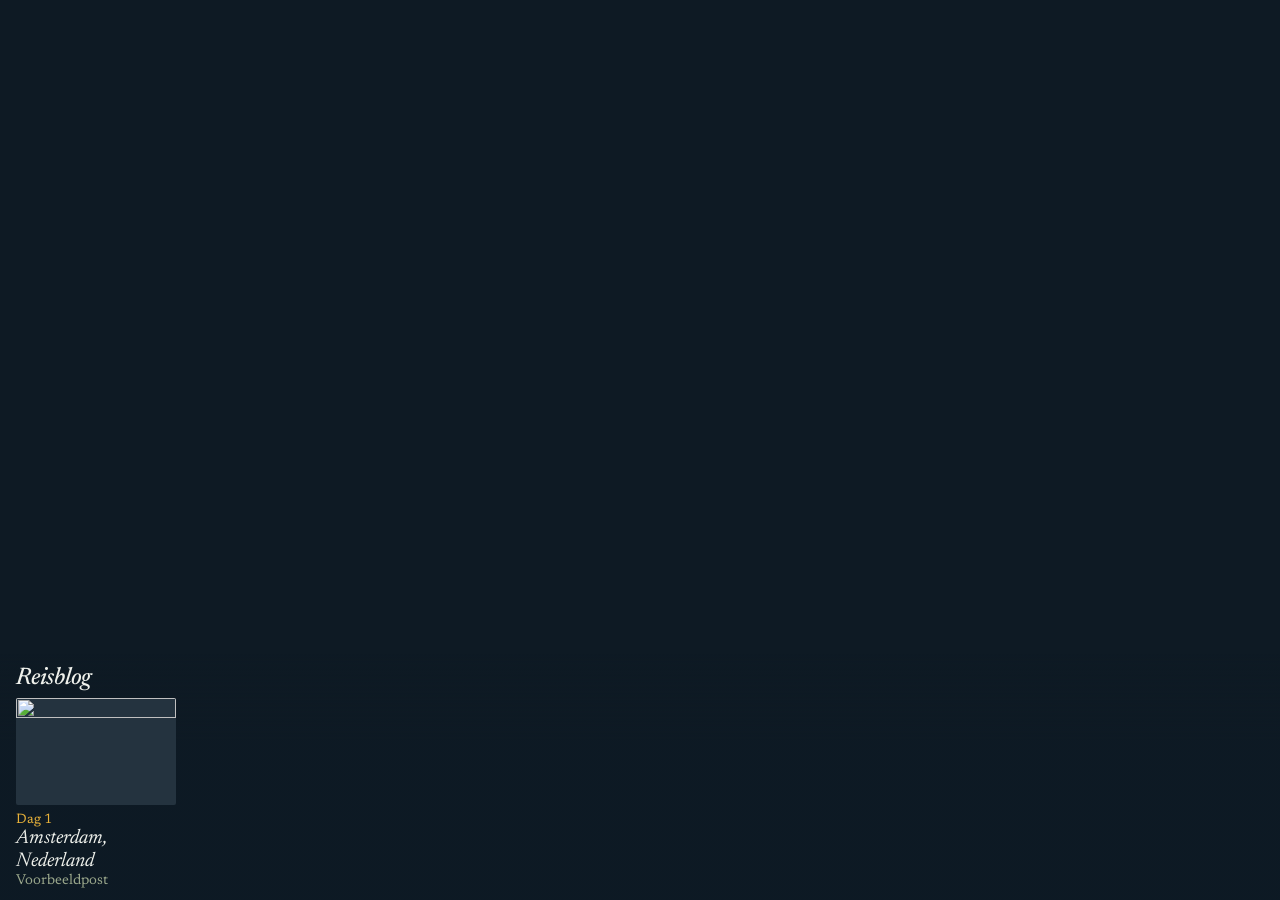
==== index.html @ 6d7e379b "deploy: tislars/reisblog@0852f8ddc023b146d7998c03560dd826c08fa3e6" ====
<!DOCTYPE html><html lang="nl" data-theme="dark"><head><meta charset="utf-8"><meta name="viewport" content="width=device-width, initial-scale=1, viewport-fit=cover"><link rel="icon" type="image/svg+xml" href="/favicon.svg"><link rel="alternate" type="application/rss+xml" title="Reisblog" href="/rss.xml"><link rel="preconnect" href="https://fonts.googleapis.com"><link rel="preconnect" href="https://fonts.gstatic.com" crossorigin><link rel="stylesheet" href="https://fonts.googleapis.com/css2?family=Newsreader:ital,opsz,wght@0,6..72,300..700;1,6..72,300..700&display=swap"><title>Reisblog</title><meta name="description" content="Vier maanden onderweg, post voor post op de kaart."><meta property="og:type" content="website"><meta property="og:title" content="Reisblog"><meta property="og:description" content="Vier maanden onderweg, post voor post op de kaart."><meta property="og:url" content="https://tislars.github.io/"><meta name="twitter:card" content="summary"><script async data-goatcounter="https://tislars.goatcounter.com/count" src="https://gc.zgo.at/count.js"></script><link rel="stylesheet" href="/_astro/index.C6hxP5CK.css"><style>:root{--nachtzee:#0e1a24;--steen:#eef0eb;--inkt:#1c2620;--mos:#6f7f5c;--oker:#e8b23a;--oker-donker:#7e5709;--accent:var(--oker);--link:var(--oker-donker);--bg:var(--steen);--fg:var(--inkt);--muted:#5a6650;--line:#d5dacd;--font:"Newsreader", Georgia, serif;color-scheme:light}[data-theme=dark]{--link:var(--oker);--bg:var(--nachtzee);--fg:var(--steen);--muted:#9aa78c;--line:#24333f;color-scheme:dark}*,:before,:after{box-sizing:border-box}html,body{background:var(--bg);color:var(--fg);font-family:var(--font);font-optical-sizing:auto;-webkit-font-smoothing:antialiased;margin:0}a{color:var(--link);text-underline-offset:.2em;text-decoration-thickness:1px}:focus-visible{outline:2px solid var(--accent);outline-offset:2px}.sr-only{clip-path:inset(50%);white-space:nowrap;width:1px;height:1px;position:absolute;overflow:hidden}
</style></head><body><h1 class="sr-only" data-astro-cid-lcdefpme>Reisblog</h1><div id="globe" role="region" aria-label="Wereldkaart met posts" data-astro-cid-lcdefpme></div><aside id="preview" class="card" hidden aria-live="polite" data-astro-cid-lcdefpme></aside><section class="timeline" aria-label="Alle posts" data-astro-cid-lcdefpme><header data-astro-cid-lcdefpme><span class="title" data-astro-cid-lcdefpme>Reisblog</span><span class="links" data-astro-cid-lcdefpme></span></header><ol data-astro-cid-lcdefpme><li data-astro-cid-lcdefpme><a href="/2026/11/voorbeeld/" data-fly="/2026/11/voorbeeld/" data-astro-cid-lcdefpme><img src="https://live.staticflickr.com/65535/50782431588_19cb5fafcb_c.jpg" alt="" loading="lazy" decoding="async" data-astro-cid-lcdefpme><span class="day" data-astro-cid-lcdefpme>Dag 1</span><span class="place" data-astro-cid-lcdefpme>Amsterdam, Nederland</span><span class="post-title" data-astro-cid-lcdefpme>Voorbeeldpost</span></a></li></ol></section><script id="globe-data" type="application/json">{"posts":[{"url":"/2026/11/voorbeeld/","title":"Voorbeeldpost","place":"Amsterdam, Nederland","date":"6 november 2026","day":1,"lat":52.38,"lng":4.91,"thumb":"https://live.staticflickr.com/65535/50782431588_19cb5fafcb_c.jpg"}],"home":{"name":"Nederland","lat":52.37,"lng":4.9},"accent":"#E8B23A"}</script></body></html><script type="module" src="/_astro/index.astro_astro_type_script_index_0_lang.BDKVEEGB.js"></script>
---- _astro/index.C6hxP5CK.css ----
.maplibregl-map{-webkit-tap-highlight-color:#0000;-webkit-touch-callout:none;font:12px/20px Helvetica Neue,Arial,Helvetica,sans-serif;position:relative;overflow:hidden}.maplibregl-canvas{position:absolute;top:0;left:0}.maplibregl-map:fullscreen{width:100%;height:100%}.maplibregl-ctrl-group button.maplibregl-ctrl-compass{touch-action:none}.maplibregl-canvas-container.maplibregl-interactive,.maplibregl-ctrl-group button.maplibregl-ctrl-compass{cursor:grab;-webkit-user-select:none;-moz-user-select:none;user-select:none}.maplibregl-canvas-container.maplibregl-interactive.maplibregl-track-pointer{cursor:pointer}.maplibregl-canvas-container.maplibregl-interactive:active,.maplibregl-ctrl-group button.maplibregl-ctrl-compass:active{cursor:grabbing}.maplibregl-canvas-container.maplibregl-touch-zoom-rotate,.maplibregl-canvas-container.maplibregl-touch-zoom-rotate .maplibregl-canvas{touch-action:pan-x pan-y}.maplibregl-canvas-container.maplibregl-touch-drag-pan,.maplibregl-canvas-container.maplibregl-touch-drag-pan .maplibregl-canvas{touch-action:pinch-zoom}.maplibregl-canvas-container.maplibregl-touch-zoom-rotate.maplibregl-touch-drag-pan,.maplibregl-canvas-container.maplibregl-touch-zoom-rotate.maplibregl-touch-drag-pan .maplibregl-canvas{touch-action:none}.maplibregl-canvas-container.maplibregl-touch-drag-pan.maplibregl-cooperative-gestures,.maplibregl-canvas-container.maplibregl-touch-drag-pan.maplibregl-cooperative-gestures .maplibregl-canvas{touch-action:pan-x pan-y}.maplibregl-ctrl-bottom-left,.maplibregl-ctrl-bottom-right,.maplibregl-ctrl-top-left,.maplibregl-ctrl-top-right{pointer-events:none;z-index:2;position:absolute}.maplibregl-ctrl-top-left{top:0;left:0}.maplibregl-ctrl-top-right{top:0;right:0}.maplibregl-ctrl-bottom-left{bottom:0;left:0}.maplibregl-ctrl-bottom-right{bottom:0;right:0}.maplibregl-ctrl{clear:both;pointer-events:auto;transform:translate(0)}.maplibregl-ctrl-top-left .maplibregl-ctrl{float:left;margin:10px 0 0 10px}.maplibregl-ctrl-top-right .maplibregl-ctrl{float:right;margin:10px 10px 0 0}.maplibregl-ctrl-bottom-left .maplibregl-ctrl{float:left;margin:0 0 10px 10px}.maplibregl-ctrl-bottom-right .maplibregl-ctrl{float:right;margin:0 10px 10px 0}.maplibregl-ctrl-group{background:#fff;border-radius:4px}.maplibregl-ctrl-group:not(:empty){box-shadow:0 0 0 2px #0000001a}.maplibregl-ctrl-group button{box-sizing:border-box;cursor:pointer;background-color:#0000;border:0;outline:none;width:29px;height:29px;padding:0;display:block}.maplibregl-ctrl button{-webkit-user-select:none;-moz-user-select:none;user-select:none}.maplibregl-ctrl-group button+button{border-top:1px solid #ddd}.maplibregl-ctrl button .maplibregl-ctrl-icon{background-position:50%;background-repeat:no-repeat;width:100%;height:100%;display:block}@media (forced-colors:active){.maplibregl-ctrl-group:not(:empty){box-shadow:0 0 0 2px buttontext}.maplibregl-ctrl-icon{background-color:#0000}.maplibregl-ctrl-group button+button{border-top:1px solid buttontext}}.maplibregl-ctrl button::-moz-focus-inner{border:0;padding:0}.maplibregl-ctrl-attrib-button:focus,.maplibregl-ctrl-group button:focus{box-shadow:0 0 2px 2px #0096ff}.maplibregl-ctrl button:disabled{cursor:not-allowed}.maplibregl-ctrl button:disabled .maplibregl-ctrl-icon{opacity:.25}@media (hover:hover){.maplibregl-ctrl button:not(:disabled):hover{background-color:#0000000d}}.maplibregl-ctrl button:not(:disabled):active{background-color:#0000000d}.maplibregl-ctrl-group button:focus:focus-visible{box-shadow:0 0 2px 2px #0096ff}.maplibregl-ctrl-group button:focus:not(:focus-visible){box-shadow:none}.maplibregl-ctrl-group button:focus:first-child{border-radius:4px 4px 0 0}.maplibregl-ctrl-group button:focus:last-child{border-radius:0 0 4px 4px}.maplibregl-ctrl-group button:focus:only-child{border-radius:inherit}.maplibregl-ctrl button.maplibregl-ctrl-zoom-out .maplibregl-ctrl-icon{background-image:url("data:image/svg+xml;charset=utf-8,%3Csvg xmlns='http://www.w3.org/2000/svg' width='29' height='29' viewBox='0 0 29 29' fill='%23333'%3E %3Cpath d='M10 13c-.75 0-1.5.75-1.5 1.5S9.25 16 10 16h9c.75 0 1.5-.75 1.5-1.5S19.75 13 19 13z'/%3E %3C/svg%3E")}.maplibregl-ctrl button.maplibregl-ctrl-zoom-in .maplibregl-ctrl-icon{background-image:url("data:image/svg+xml;charset=utf-8,%3Csvg xmlns='http://www.w3.org/2000/svg' width='29' height='29' viewBox='0 0 29 29' fill='%23333'%3E %3Cpath d='M14.5 8.5c-.75 0-1.5.75-1.5 1.5v3h-3c-.75 0-1.5.75-1.5 1.5S9.25 16 10 16h3v3c0 .75.75 1.5 1.5 1.5S16 19.75 16 19v-3h3c.75 0 1.5-.75 1.5-1.5S19.75 13 19 13h-3v-3c0-.75-.75-1.5-1.5-1.5'/%3E %3C/svg%3E")}@media (forced-colors:active){.maplibregl-ctrl button.maplibregl-ctrl-zoom-out .maplibregl-ctrl-icon{background-image:url("data:image/svg+xml;charset=utf-8,%3Csvg xmlns='http://www.w3.org/2000/svg' width='29' height='29' viewBox='0 0 29 29' fill='%23fff'%3E %3Cpath d='M10 13c-.75 0-1.5.75-1.5 1.5S9.25 16 10 16h9c.75 0 1.5-.75 1.5-1.5S19.75 13 19 13z'/%3E %3C/svg%3E")}.maplibregl-ctrl button.maplibregl-ctrl-zoom-in .maplibregl-ctrl-icon{background-image:url("data:image/svg+xml;charset=utf-8,%3Csvg xmlns='http://www.w3.org/2000/svg' width='29' height='29' viewBox='0 0 29 29' fill='%23fff'%3E %3Cpath d='M14.5 8.5c-.75 0-1.5.75-1.5 1.5v3h-3c-.75 0-1.5.75-1.5 1.5S9.25 16 10 16h3v3c0 .75.75 1.5 1.5 1.5S16 19.75 16 19v-3h3c.75 0 1.5-.75 1.5-1.5S19.75 13 19 13h-3v-3c0-.75-.75-1.5-1.5-1.5'/%3E %3C/svg%3E")}}@media (forced-colors:active) and (prefers-color-scheme:light){.maplibregl-ctrl button.maplibregl-ctrl-zoom-out .maplibregl-ctrl-icon{background-image:url("data:image/svg+xml;charset=utf-8,%3Csvg xmlns='http://www.w3.org/2000/svg' width='29' height='29' viewBox='0 0 29 29' fill='%23000'%3E %3Cpath d='M10 13c-.75 0-1.5.75-1.5 1.5S9.25 16 10 16h9c.75 0 1.5-.75 1.5-1.5S19.75 13 19 13z'/%3E %3C/svg%3E")}.maplibregl-ctrl button.maplibregl-ctrl-zoom-in .maplibregl-ctrl-icon{background-image:url("data:image/svg+xml;charset=utf-8,%3Csvg xmlns='http://www.w3.org/2000/svg' width='29' height='29' viewBox='0 0 29 29' fill='%23000'%3E %3Cpath d='M14.5 8.5c-.75 0-1.5.75-1.5 1.5v3h-3c-.75 0-1.5.75-1.5 1.5S9.25 16 10 16h3v3c0 .75.75 1.5 1.5 1.5S16 19.75 16 19v-3h3c.75 0 1.5-.75 1.5-1.5S19.75 13 19 13h-3v-3c0-.75-.75-1.5-1.5-1.5'/%3E %3C/svg%3E")}}.maplibregl-ctrl button.maplibregl-ctrl-fullscreen .maplibregl-ctrl-icon{background-image:url("data:image/svg+xml;charset=utf-8,%3Csvg xmlns='http://www.w3.org/2000/svg' width='29' height='29' viewBox='0 0 29 29' fill='%23333'%3E %3Cpath d='M24 16v5.5c0 1.75-.75 2.5-2.5 2.5H16v-1l3-1.5-4-5.5 1-1 5.5 4 1.5-3zM6 16l1.5 3 5.5-4 1 1-4 5.5 3 1.5v1H7.5C5.75 24 5 23.25 5 21.5V16zm7-11v1l-3 1.5 4 5.5-1 1-5.5-4L6 13H5V7.5C5 5.75 5.75 5 7.5 5zm11 2.5c0-1.75-.75-2.5-2.5-2.5H16v1l3 1.5-4 5.5 1 1 5.5-4 1.5 3h1z'/%3E %3C/svg%3E")}.maplibregl-ctrl button.maplibregl-ctrl-shrink .maplibregl-ctrl-icon{background-image:url("data:image/svg+xml;charset=utf-8,%3Csvg xmlns='http://www.w3.org/2000/svg' width='29' height='29' viewBox='0 0 29 29'%3E %3Cpath d='M18.5 16c-1.75 0-2.5.75-2.5 2.5V24h1l1.5-3 5.5 4 1-1-4-5.5 3-1.5v-1zM13 18.5c0-1.75-.75-2.5-2.5-2.5H5v1l3 1.5L4 24l1 1 5.5-4 1.5 3h1zm3-8c0 1.75.75 2.5 2.5 2.5H24v-1l-3-1.5L25 5l-1-1-5.5 4L17 5h-1zM10.5 13c1.75 0 2.5-.75 2.5-2.5V5h-1l-1.5 3L5 4 4 5l4 5.5L5 12v1z'/%3E %3C/svg%3E")}@media (forced-colors:active){.maplibregl-ctrl button.maplibregl-ctrl-fullscreen .maplibregl-ctrl-icon{background-image:url("data:image/svg+xml;charset=utf-8,%3Csvg xmlns='http://www.w3.org/2000/svg' width='29' height='29' viewBox='0 0 29 29' fill='%23fff'%3E %3Cpath d='M24 16v5.5c0 1.75-.75 2.5-2.5 2.5H16v-1l3-1.5-4-5.5 1-1 5.5 4 1.5-3zM6 16l1.5 3 5.5-4 1 1-4 5.5 3 1.5v1H7.5C5.75 24 5 23.25 5 21.5V16zm7-11v1l-3 1.5 4 5.5-1 1-5.5-4L6 13H5V7.5C5 5.75 5.75 5 7.5 5zm11 2.5c0-1.75-.75-2.5-2.5-2.5H16v1l3 1.5-4 5.5 1 1 5.5-4 1.5 3h1z'/%3E %3C/svg%3E")}.maplibregl-ctrl button.maplibregl-ctrl-shrink .maplibregl-ctrl-icon{background-image:url("data:image/svg+xml;charset=utf-8,%3Csvg xmlns='http://www.w3.org/2000/svg' width='29' height='29' viewBox='0 0 29 29' fill='%23fff'%3E %3Cpath d='M18.5 16c-1.75 0-2.5.75-2.5 2.5V24h1l1.5-3 5.5 4 1-1-4-5.5 3-1.5v-1zM13 18.5c0-1.75-.75-2.5-2.5-2.5H5v1l3 1.5L4 24l1 1 5.5-4 1.5 3h1zm3-8c0 1.75.75 2.5 2.5 2.5H24v-1l-3-1.5L25 5l-1-1-5.5 4L17 5h-1zM10.5 13c1.75 0 2.5-.75 2.5-2.5V5h-1l-1.5 3L5 4 4 5l4 5.5L5 12v1z'/%3E %3C/svg%3E")}}@media (forced-colors:active) and (prefers-color-scheme:light){.maplibregl-ctrl button.maplibregl-ctrl-fullscreen .maplibregl-ctrl-icon{background-image:url("data:image/svg+xml;charset=utf-8,%3Csvg xmlns='http://www.w3.org/2000/svg' width='29' height='29' viewBox='0 0 29 29' fill='%23000'%3E %3Cpath d='M24 16v5.5c0 1.75-.75 2.5-2.5 2.5H16v-1l3-1.5-4-5.5 1-1 5.5 4 1.5-3zM6 16l1.5 3 5.5-4 1 1-4 5.5 3 1.5v1H7.5C5.75 24 5 23.25 5 21.5V16zm7-11v1l-3 1.5 4 5.5-1 1-5.5-4L6 13H5V7.5C5 5.75 5.75 5 7.5 5zm11 2.5c0-1.75-.75-2.5-2.5-2.5H16v1l3 1.5-4 5.5 1 1 5.5-4 1.5 3h1z'/%3E %3C/svg%3E")}.maplibregl-ctrl button.maplibregl-ctrl-shrink .maplibregl-ctrl-icon{background-image:url("data:image/svg+xml;charset=utf-8,%3Csvg xmlns='http://www.w3.org/2000/svg' width='29' height='29' viewBox='0 0 29 29' fill='%23000'%3E %3Cpath d='M18.5 16c-1.75 0-2.5.75-2.5 2.5V24h1l1.5-3 5.5 4 1-1-4-5.5 3-1.5v-1zM13 18.5c0-1.75-.75-2.5-2.5-2.5H5v1l3 1.5L4 24l1 1 5.5-4 1.5 3h1zm3-8c0 1.75.75 2.5 2.5 2.5H24v-1l-3-1.5L25 5l-1-1-5.5 4L17 5h-1zM10.5 13c1.75 0 2.5-.75 2.5-2.5V5h-1l-1.5 3L5 4 4 5l4 5.5L5 12v1z'/%3E %3C/svg%3E")}}.maplibregl-ctrl button.maplibregl-ctrl-compass .maplibregl-ctrl-icon{background-image:url("data:image/svg+xml;charset=utf-8,%3Csvg xmlns='http://www.w3.org/2000/svg' width='29' height='29' viewBox='0 0 29 29' fill='%23333'%3E %3Cpath d='m10.5 14 4-8 4 8z'/%3E %3Cpath fill='%23ccc' d='m10.5 16 4 8 4-8z'/%3E %3C/svg%3E")}@media (forced-colors:active){.maplibregl-ctrl button.maplibregl-ctrl-compass .maplibregl-ctrl-icon{background-image:url("data:image/svg+xml;charset=utf-8,%3Csvg xmlns='http://www.w3.org/2000/svg' width='29' height='29' viewBox='0 0 29 29' fill='%23fff'%3E %3Cpath d='m10.5 14 4-8 4 8z'/%3E %3Cpath fill='%23ccc' d='m10.5 16 4 8 4-8z'/%3E %3C/svg%3E")}}@media (forced-colors:active) and (prefers-color-scheme:light){.maplibregl-ctrl button.maplibregl-ctrl-compass .maplibregl-ctrl-icon{background-image:url("data:image/svg+xml;charset=utf-8,%3Csvg xmlns='http://www.w3.org/2000/svg' width='29' height='29' viewBox='0 0 29 29' fill='%23000'%3E %3Cpath d='m10.5 14 4-8 4 8z'/%3E %3Cpath fill='%23ccc' d='m10.5 16 4 8 4-8z'/%3E %3C/svg%3E")}}.maplibregl-ctrl button.maplibregl-ctrl-globe .maplibregl-ctrl-icon{background-image:url("data:image/svg+xml;charset=utf-8,%3Csvg xmlns='http://www.w3.org/2000/svg' width='22' height='22' fill='none' viewBox='0 0 22 22' stroke='%23333'%3E %3Ccircle cx='11' cy='11' r='8.5'/%3E %3Cpath d='M17.5 11c0 4.819-3.02 8.5-6.5 8.5S4.5 15.819 4.5 11 7.52 2.5 11 2.5s6.5 3.681 6.5 8.5Z'/%3E %3Cpath d='M13.5 11c0 2.447-.331 4.64-.853 6.206-.262.785-.562 1.384-.872 1.777-.314.399-.58.517-.775.517-.195 0-.461-.118-.775-.517-.31-.393-.61-.992-.872-1.777C8.831 15.64 8.5 13.446 8.5 11c0-2.447.331-4.64.853-6.206.262-.785.562-1.384.872-1.777.314-.399.58-.517.775-.517.195 0 .461.118.775.517.31.393.61.992.872 1.777.522 1.565.853 3.76.853 6.206Z'/%3E %3Cpath d='M11 7.5c-1.909 0-3.622-.166-4.845-.428-.616-.132-1.08-.283-1.379-.434a1.333 1.333 0 0 1-.224-.138c.047-.038.12-.085.224-.138.299-.151.763-.302 1.379-.434C7.378 5.666 9.091 5.5 11 5.5c1.909 0 3.622.166 4.845.428.616.132 1.08.283 1.379.434.105.053.177.1.224.138-.047.038-.12.085-.224.138-.299.151-.763.302-1.379.434-1.223.262-2.936.428-4.845.428ZM4.486 6.436ZM11 16.5c-1.909 0-3.622-.166-4.845-.428-.616-.132-1.08-.283-1.379-.434a1.33 1.33 0 0 1-.224-.138 1.33 1.33 0 0 1 .224-.138c.299-.151.763-.302 1.379-.434C7.378 14.666 9.091 14.5 11 14.5c1.909 0 3.622.166 4.845.428.616.132 1.08.283 1.379.434.105.053.177.1.224.138a1.33 1.33 0 0 1-.224.138c-.299.151-.763.302-1.379.434-1.223.262-2.936.428-4.845.428Zm-6.514-1.064ZM11 12.5c-2.46 0-4.672-.222-6.255-.574-.796-.177-1.406-.38-1.805-.59a1.465 1.465 0 0 1-.39-.272.293.293 0 0 1-.047-.064.293.293 0 0 1 .048-.064c.066-.073.189-.167.389-.272.399-.21 1.009-.413 1.805-.59C6.328 9.722 8.54 9.5 11 9.5s4.672.222 6.256.574c.795.177 1.405.38 1.804.59.2.105.323.2.39.272a.33.33 0 0 1 .047.064.293.293 0 0 1-.048.064 1.435 1.435 0 0 1-.389.272c-.399.21-1.009.413-1.804.59-1.584.352-3.796.574-6.256.574Zm-8.501-1.51v.002-.002Zm0 .018v.002-.002Zm17.002.002v-.002.002Zm0-.018v-.002.002Z'/%3E %3C/svg%3E")}.maplibregl-ctrl button.maplibregl-ctrl-globe-enabled .maplibregl-ctrl-icon{background-image:url("data:image/svg+xml;charset=utf-8,%3Csvg xmlns='http://www.w3.org/2000/svg' width='22' height='22' fill='none' viewBox='0 0 22 22' stroke='%2333b5e5'%3E %3Ccircle cx='11' cy='11' r='8.5'/%3E %3Cpath d='M17.5 11c0 4.819-3.02 8.5-6.5 8.5S4.5 15.819 4.5 11 7.52 2.5 11 2.5s6.5 3.681 6.5 8.5Z'/%3E %3Cpath d='M13.5 11c0 2.447-.331 4.64-.853 6.206-.262.785-.562 1.384-.872 1.777-.314.399-.58.517-.775.517-.195 0-.461-.118-.775-.517-.31-.393-.61-.992-.872-1.777C8.831 15.64 8.5 13.446 8.5 11c0-2.447.331-4.64.853-6.206.262-.785.562-1.384.872-1.777.314-.399.58-.517.775-.517.195 0 .461.118.775.517.31.393.61.992.872 1.777.522 1.565.853 3.76.853 6.206Z'/%3E %3Cpath d='M11 7.5c-1.909 0-3.622-.166-4.845-.428-.616-.132-1.08-.283-1.379-.434a1.333 1.333 0 0 1-.224-.138c.047-.038.12-.085.224-.138.299-.151.763-.302 1.379-.434C7.378 5.666 9.091 5.5 11 5.5c1.909 0 3.622.166 4.845.428.616.132 1.08.283 1.379.434.105.053.177.1.224.138-.047.038-.12.085-.224.138-.299.151-.763.302-1.379.434-1.223.262-2.936.428-4.845.428ZM4.486 6.436ZM11 16.5c-1.909 0-3.622-.166-4.845-.428-.616-.132-1.08-.283-1.379-.434a1.33 1.33 0 0 1-.224-.138 1.33 1.33 0 0 1 .224-.138c.299-.151.763-.302 1.379-.434C7.378 14.666 9.091 14.5 11 14.5c1.909 0 3.622.166 4.845.428.616.132 1.08.283 1.379.434.105.053.177.1.224.138a1.33 1.33 0 0 1-.224.138c-.299.151-.763.302-1.379.434-1.223.262-2.936.428-4.845.428Zm-6.514-1.064ZM11 12.5c-2.46 0-4.672-.222-6.255-.574-.796-.177-1.406-.38-1.805-.59a1.465 1.465 0 0 1-.39-.272.293.293 0 0 1-.047-.064.293.293 0 0 1 .048-.064c.066-.073.189-.167.389-.272.399-.21 1.009-.413 1.805-.59C6.328 9.722 8.54 9.5 11 9.5s4.672.222 6.256.574c.795.177 1.405.38 1.804.59.2.105.323.2.39.272a.33.33 0 0 1 .047.064.293.293 0 0 1-.048.064 1.435 1.435 0 0 1-.389.272c-.399.21-1.009.413-1.804.59-1.584.352-3.796.574-6.256.574Zm-8.501-1.51v.002-.002Zm0 .018v.002-.002Zm17.002.002v-.002.002Zm0-.018v-.002.002Z'/%3E %3C/svg%3E")}.maplibregl-ctrl button.maplibregl-ctrl-terrain .maplibregl-ctrl-icon{background-image:url("data:image/svg+xml;charset=utf-8,%3Csvg xmlns='http://www.w3.org/2000/svg' width='22' height='22' viewBox='0 0 22 22' fill='%23333'%3E %3Cpath d='m1.754 13.406 4.453-4.851 3.09 3.09 3.281 3.277.969-.969-3.309-3.312 3.844-4.121 6.148 6.886h1.082v-.855l-7.207-8.07-4.84 5.187L6.169 6.57l-5.48 5.965v.871ZM.688 16.844h20.625v1.375H.688Zm0 0'/%3E %3C/svg%3E")}.maplibregl-ctrl button.maplibregl-ctrl-terrain-enabled .maplibregl-ctrl-icon{background-image:url("data:image/svg+xml;charset=utf-8,%3Csvg xmlns='http://www.w3.org/2000/svg' width='22' height='22' viewBox='0 0 22 22' fill='%2333b5e5'%3E %3Cpath d='m1.754 13.406 4.453-4.851 3.09 3.09 3.281 3.277.969-.969-3.309-3.312 3.844-4.121 6.148 6.886h1.082v-.855l-7.207-8.07-4.84 5.187L6.169 6.57l-5.48 5.965v.871ZM.688 16.844h20.625v1.375H.688Zm0 0'/%3E %3C/svg%3E")}.maplibregl-ctrl button.maplibregl-ctrl-geolocate .maplibregl-ctrl-icon{background-image:url("data:image/svg+xml;charset=utf-8,%3Csvg xmlns='http://www.w3.org/2000/svg' width='29' height='29' viewBox='0 0 20 20' fill='%23333'%3E %3Cpath d='M10 4C9 4 9 5 9 5v.1A5 5 0 0 0 5.1 9H5s-1 0-1 1 1 1 1 1h.1A5 5 0 0 0 9 14.9v.1s0 1 1 1 1-1 1-1v-.1a5 5 0 0 0 3.9-3.9h.1s1 0 1-1-1-1-1-1h-.1A5 5 0 0 0 11 5.1V5s0-1-1-1m0 2.5a3.5 3.5 0 1 1 0 7 3.5 3.5 0 1 1 0-7'/%3E %3Ccircle id='dot' cx='10' cy='10' r='2'/%3E %3Cpath id='stroke' d='m14 5 1 1-9 9-1-1z' display='none'/%3E %3C/svg%3E")}.maplibregl-ctrl button.maplibregl-ctrl-geolocate:disabled .maplibregl-ctrl-icon{background-image:url("data:image/svg+xml;charset=utf-8,%3Csvg xmlns='http://www.w3.org/2000/svg' width='29' height='29' viewBox='0 0 20 20' fill='%23aaa'%3E %3Cpath d='M10 4C9 4 9 5 9 5v.1A5 5 0 0 0 5.1 9H5s-1 0-1 1 1 1 1 1h.1A5 5 0 0 0 9 14.9v.1s0 1 1 1 1-1 1-1v-.1a5 5 0 0 0 3.9-3.9h.1s1 0 1-1-1-1-1-1h-.1A5 5 0 0 0 11 5.1V5s0-1-1-1m0 2.5a3.5 3.5 0 1 1 0 7 3.5 3.5 0 1 1 0-7'/%3E %3Ccircle id='dot' cx='10' cy='10' r='2'/%3E %3Cpath id='stroke' d='m14 5 1 1-9 9-1-1z' fill='%23f00'/%3E %3C/svg%3E")}.maplibregl-ctrl button.maplibregl-ctrl-geolocate.maplibregl-ctrl-geolocate-active .maplibregl-ctrl-icon{background-image:url("data:image/svg+xml;charset=utf-8,%3Csvg xmlns='http://www.w3.org/2000/svg' width='29' height='29' viewBox='0 0 20 20' fill='%2333b5e5'%3E %3Cpath d='M10 4C9 4 9 5 9 5v.1A5 5 0 0 0 5.1 9H5s-1 0-1 1 1 1 1 1h.1A5 5 0 0 0 9 14.9v.1s0 1 1 1 1-1 1-1v-.1a5 5 0 0 0 3.9-3.9h.1s1 0 1-1-1-1-1-1h-.1A5 5 0 0 0 11 5.1V5s0-1-1-1m0 2.5a3.5 3.5 0 1 1 0 7 3.5 3.5 0 1 1 0-7'/%3E %3Ccircle id='dot' cx='10' cy='10' r='2'/%3E %3Cpath id='stroke' d='m14 5 1 1-9 9-1-1z' display='none'/%3E %3C/svg%3E")}.maplibregl-ctrl button.maplibregl-ctrl-geolocate.maplibregl-ctrl-geolocate-active-error .maplibregl-ctrl-icon{background-image:url("data:image/svg+xml;charset=utf-8,%3Csvg xmlns='http://www.w3.org/2000/svg' width='29' height='29' viewBox='0 0 20 20' fill='%23e58978'%3E %3Cpath d='M10 4C9 4 9 5 9 5v.1A5 5 0 0 0 5.1 9H5s-1 0-1 1 1 1 1 1h.1A5 5 0 0 0 9 14.9v.1s0 1 1 1 1-1 1-1v-.1a5 5 0 0 0 3.9-3.9h.1s1 0 1-1-1-1-1-1h-.1A5 5 0 0 0 11 5.1V5s0-1-1-1m0 2.5a3.5 3.5 0 1 1 0 7 3.5 3.5 0 1 1 0-7'/%3E %3Ccircle id='dot' cx='10' cy='10' r='2'/%3E %3Cpath id='stroke' d='m14 5 1 1-9 9-1-1z' display='none'/%3E %3C/svg%3E")}.maplibregl-ctrl button.maplibregl-ctrl-geolocate.maplibregl-ctrl-geolocate-background .maplibregl-ctrl-icon{background-image:url("data:image/svg+xml;charset=utf-8,%3Csvg xmlns='http://www.w3.org/2000/svg' width='29' height='29' viewBox='0 0 20 20' fill='%2333b5e5'%3E %3Cpath d='M10 4C9 4 9 5 9 5v.1A5 5 0 0 0 5.1 9H5s-1 0-1 1 1 1 1 1h.1A5 5 0 0 0 9 14.9v.1s0 1 1 1 1-1 1-1v-.1a5 5 0 0 0 3.9-3.9h.1s1 0 1-1-1-1-1-1h-.1A5 5 0 0 0 11 5.1V5s0-1-1-1m0 2.5a3.5 3.5 0 1 1 0 7 3.5 3.5 0 1 1 0-7'/%3E %3Ccircle id='dot' cx='10' cy='10' r='2' display='none'/%3E %3Cpath id='stroke' d='m14 5 1 1-9 9-1-1z' display='none'/%3E %3C/svg%3E")}.maplibregl-ctrl button.maplibregl-ctrl-geolocate.maplibregl-ctrl-geolocate-background-error .maplibregl-ctrl-icon{background-image:url("data:image/svg+xml;charset=utf-8,%3Csvg xmlns='http://www.w3.org/2000/svg' width='29' height='29' viewBox='0 0 20 20' fill='%23e54e33'%3E %3Cpath d='M10 4C9 4 9 5 9 5v.1A5 5 0 0 0 5.1 9H5s-1 0-1 1 1 1 1 1h.1A5 5 0 0 0 9 14.9v.1s0 1 1 1 1-1 1-1v-.1a5 5 0 0 0 3.9-3.9h.1s1 0 1-1-1-1-1-1h-.1A5 5 0 0 0 11 5.1V5s0-1-1-1m0 2.5a3.5 3.5 0 1 1 0 7 3.5 3.5 0 1 1 0-7'/%3E %3Ccircle id='dot' cx='10' cy='10' r='2' display='none'/%3E %3Cpath id='stroke' d='m14 5 1 1-9 9-1-1z' display='none'/%3E %3C/svg%3E")}.maplibregl-ctrl button.maplibregl-ctrl-geolocate.maplibregl-ctrl-geolocate-waiting .maplibregl-ctrl-icon{animation:2s linear infinite maplibregl-spin}@media (forced-colors:active){.maplibregl-ctrl button.maplibregl-ctrl-geolocate .maplibregl-ctrl-icon{background-image:url("data:image/svg+xml;charset=utf-8,%3Csvg xmlns='http://www.w3.org/2000/svg' width='29' height='29' viewBox='0 0 20 20' fill='%23fff'%3E %3Cpath d='M10 4C9 4 9 5 9 5v.1A5 5 0 0 0 5.1 9H5s-1 0-1 1 1 1 1 1h.1A5 5 0 0 0 9 14.9v.1s0 1 1 1 1-1 1-1v-.1a5 5 0 0 0 3.9-3.9h.1s1 0 1-1-1-1-1-1h-.1A5 5 0 0 0 11 5.1V5s0-1-1-1m0 2.5a3.5 3.5 0 1 1 0 7 3.5 3.5 0 1 1 0-7'/%3E %3Ccircle id='dot' cx='10' cy='10' r='2'/%3E %3Cpath id='stroke' d='m14 5 1 1-9 9-1-1z' display='none'/%3E %3C/svg%3E")}.maplibregl-ctrl button.maplibregl-ctrl-geolocate:disabled .maplibregl-ctrl-icon{background-image:url("data:image/svg+xml;charset=utf-8,%3Csvg xmlns='http://www.w3.org/2000/svg' width='29' height='29' viewBox='0 0 20 20' fill='%23999'%3E %3Cpath d='M10 4C9 4 9 5 9 5v.1A5 5 0 0 0 5.1 9H5s-1 0-1 1 1 1 1 1h.1A5 5 0 0 0 9 14.9v.1s0 1 1 1 1-1 1-1v-.1a5 5 0 0 0 3.9-3.9h.1s1 0 1-1-1-1-1-1h-.1A5 5 0 0 0 11 5.1V5s0-1-1-1m0 2.5a3.5 3.5 0 1 1 0 7 3.5 3.5 0 1 1 0-7'/%3E %3Ccircle id='dot' cx='10' cy='10' r='2'/%3E %3Cpath id='stroke' d='m14 5 1 1-9 9-1-1z' fill='%23f00'/%3E %3C/svg%3E")}.maplibregl-ctrl button.maplibregl-ctrl-geolocate.maplibregl-ctrl-geolocate-active .maplibregl-ctrl-icon{background-image:url("data:image/svg+xml;charset=utf-8,%3Csvg xmlns='http://www.w3.org/2000/svg' width='29' height='29' viewBox='0 0 20 20' fill='%2333b5e5'%3E %3Cpath d='M10 4C9 4 9 5 9 5v.1A5 5 0 0 0 5.1 9H5s-1 0-1 1 1 1 1 1h.1A5 5 0 0 0 9 14.9v.1s0 1 1 1 1-1 1-1v-.1a5 5 0 0 0 3.9-3.9h.1s1 0 1-1-1-1-1-1h-.1A5 5 0 0 0 11 5.1V5s0-1-1-1m0 2.5a3.5 3.5 0 1 1 0 7 3.5 3.5 0 1 1 0-7'/%3E %3Ccircle id='dot' cx='10' cy='10' r='2'/%3E %3Cpath id='stroke' d='m14 5 1 1-9 9-1-1z' display='none'/%3E %3C/svg%3E")}.maplibregl-ctrl button.maplibregl-ctrl-geolocate.maplibregl-ctrl-geolocate-active-error .maplibregl-ctrl-icon{background-image:url("data:image/svg+xml;charset=utf-8,%3Csvg xmlns='http://www.w3.org/2000/svg' width='29' height='29' viewBox='0 0 20 20' fill='%23e58978'%3E %3Cpath d='M10 4C9 4 9 5 9 5v.1A5 5 0 0 0 5.1 9H5s-1 0-1 1 1 1 1 1h.1A5 5 0 0 0 9 14.9v.1s0 1 1 1 1-1 1-1v-.1a5 5 0 0 0 3.9-3.9h.1s1 0 1-1-1-1-1-1h-.1A5 5 0 0 0 11 5.1V5s0-1-1-1m0 2.5a3.5 3.5 0 1 1 0 7 3.5 3.5 0 1 1 0-7'/%3E %3Ccircle id='dot' cx='10' cy='10' r='2'/%3E %3Cpath id='stroke' d='m14 5 1 1-9 9-1-1z' display='none'/%3E %3C/svg%3E")}.maplibregl-ctrl button.maplibregl-ctrl-geolocate.maplibregl-ctrl-geolocate-background .maplibregl-ctrl-icon{background-image:url("data:image/svg+xml;charset=utf-8,%3Csvg xmlns='http://www.w3.org/2000/svg' width='29' height='29' viewBox='0 0 20 20' fill='%2333b5e5'%3E %3Cpath d='M10 4C9 4 9 5 9 5v.1A5 5 0 0 0 5.1 9H5s-1 0-1 1 1 1 1 1h.1A5 5 0 0 0 9 14.9v.1s0 1 1 1 1-1 1-1v-.1a5 5 0 0 0 3.9-3.9h.1s1 0 1-1-1-1-1-1h-.1A5 5 0 0 0 11 5.1V5s0-1-1-1m0 2.5a3.5 3.5 0 1 1 0 7 3.5 3.5 0 1 1 0-7'/%3E %3Ccircle id='dot' cx='10' cy='10' r='2' display='none'/%3E %3Cpath id='stroke' d='m14 5 1 1-9 9-1-1z' display='none'/%3E %3C/svg%3E")}.maplibregl-ctrl button.maplibregl-ctrl-geolocate.maplibregl-ctrl-geolocate-background-error .maplibregl-ctrl-icon{background-image:url("data:image/svg+xml;charset=utf-8,%3Csvg xmlns='http://www.w3.org/2000/svg' width='29' height='29' viewBox='0 0 20 20' fill='%23e54e33'%3E %3Cpath d='M10 4C9 4 9 5 9 5v.1A5 5 0 0 0 5.1 9H5s-1 0-1 1 1 1 1 1h.1A5 5 0 0 0 9 14.9v.1s0 1 1 1 1-1 1-1v-.1a5 5 0 0 0 3.9-3.9h.1s1 0 1-1-1-1-1-1h-.1A5 5 0 0 0 11 5.1V5s0-1-1-1m0 2.5a3.5 3.5 0 1 1 0 7 3.5 3.5 0 1 1 0-7'/%3E %3Ccircle id='dot' cx='10' cy='10' r='2' display='none'/%3E %3Cpath id='stroke' d='m14 5 1 1-9 9-1-1z' display='none'/%3E %3C/svg%3E")}}@media (forced-colors:active) and (prefers-color-scheme:light){.maplibregl-ctrl button.maplibregl-ctrl-geolocate .maplibregl-ctrl-icon{background-image:url("data:image/svg+xml;charset=utf-8,%3Csvg xmlns='http://www.w3.org/2000/svg' width='29' height='29' viewBox='0 0 20 20' fill='%23000'%3E %3Cpath d='M10 4C9 4 9 5 9 5v.1A5 5 0 0 0 5.1 9H5s-1 0-1 1 1 1 1 1h.1A5 5 0 0 0 9 14.9v.1s0 1 1 1 1-1 1-1v-.1a5 5 0 0 0 3.9-3.9h.1s1 0 1-1-1-1-1-1h-.1A5 5 0 0 0 11 5.1V5s0-1-1-1m0 2.5a3.5 3.5 0 1 1 0 7 3.5 3.5 0 1 1 0-7'/%3E %3Ccircle id='dot' cx='10' cy='10' r='2'/%3E %3Cpath id='stroke' d='m14 5 1 1-9 9-1-1z' display='none'/%3E %3C/svg%3E")}.maplibregl-ctrl button.maplibregl-ctrl-geolocate:disabled .maplibregl-ctrl-icon{background-image:url("data:image/svg+xml;charset=utf-8,%3Csvg xmlns='http://www.w3.org/2000/svg' width='29' height='29' viewBox='0 0 20 20' fill='%23666'%3E %3Cpath d='M10 4C9 4 9 5 9 5v.1A5 5 0 0 0 5.1 9H5s-1 0-1 1 1 1 1 1h.1A5 5 0 0 0 9 14.9v.1s0 1 1 1 1-1 1-1v-.1a5 5 0 0 0 3.9-3.9h.1s1 0 1-1-1-1-1-1h-.1A5 5 0 0 0 11 5.1V5s0-1-1-1m0 2.5a3.5 3.5 0 1 1 0 7 3.5 3.5 0 1 1 0-7'/%3E %3Ccircle id='dot' cx='10' cy='10' r='2'/%3E %3Cpath id='stroke' d='m14 5 1 1-9 9-1-1z' fill='%23f00'/%3E %3C/svg%3E")}}@keyframes maplibregl-spin{0%{transform:rotate(0)}to{transform:rotate(1turn)}}a.maplibregl-ctrl-logo{cursor:pointer;background-image:url("data:image/svg+xml;charset=utf-8,%3Csvg xmlns='http://www.w3.org/2000/svg' width='88' height='23' fill='none'%3E %3Cpath fill='%23000' fill-opacity='.4' fill-rule='evenodd' d='M17.408 16.796h-1.827l2.501-12.095h.198l3.324 6.533.988 2.19.988-2.19 3.258-6.533h.181l2.6 12.095h-1.81l-1.218-5.644-.362-1.71-.658 1.71-2.929 5.644h-.098l-2.914-5.644-.757-1.71-.345 1.71zm1.958-3.42-.726 3.663a1.255 1.255 0 0 1-1.232 1.011h-1.827a1.255 1.255 0 0 1-1.229-1.509l2.501-12.095a1.255 1.255 0 0 1 1.23-1.001h.197a1.25 1.25 0 0 1 1.12.685l3.19 6.273 3.125-6.263a1.25 1.25 0 0 1 1.123-.695h.181a1.255 1.255 0 0 1 1.227.991l1.443 6.71a5 5 0 0 1 .314-.787l.009-.016a4.6 4.6 0 0 1 1.777-1.887c.782-.46 1.668-.667 2.611-.667a4.6 4.6 0 0 1 1.7.32l.306.134c.21-.16.474-.256.759-.256h1.694a1.255 1.255 0 0 1 1.212.925 1.255 1.255 0 0 1 1.212-.925h1.711c.284 0 .545.094.755.252.613-.3 1.312-.45 2.075-.45 1.356 0 2.557.445 3.482 1.4q.47.48.763 1.064V4.701a1.255 1.255 0 0 1 1.255-1.255h1.86A1.255 1.255 0 0 1 54.44 4.7v9.194h2.217c.19 0 .37.043.532.118v-4.77c0-.356.147-.678.385-.906a2.42 2.42 0 0 1-.682-1.71c0-.665.267-1.253.735-1.7a2.45 2.45 0 0 1 1.722-.674 2.43 2.43 0 0 1 1.705.675q.318.302.504.683V4.7a1.255 1.255 0 0 1 1.255-1.255h1.744A1.255 1.255 0 0 1 65.812 4.7v3.335a4.8 4.8 0 0 1 1.526-.246c.938 0 1.817.214 2.59.69a4.47 4.47 0 0 1 1.67 1.743v-.98a1.255 1.255 0 0 1 1.256-1.256h1.777c.233 0 .451.064.639.174a3.4 3.4 0 0 1 1.567-.372c.346 0 .861.02 1.285.232a1.25 1.25 0 0 1 .689 1.004 4.7 4.7 0 0 1 .853-.588c.795-.44 1.675-.647 2.61-.647 1.385 0 2.65.39 3.525 1.396.836.938 1.168 2.173 1.168 3.528q-.001.515-.056 1.051a1.255 1.255 0 0 1-.947 1.09l.408.952a1.255 1.255 0 0 1-.477 1.552c-.418.268-.92.463-1.458.612-.613.171-1.304.244-2.049.244-1.06 0-2.043-.207-2.886-.698l-.015-.008c-.798-.48-1.419-1.135-1.818-1.963l-.004-.008a5.8 5.8 0 0 1-.548-2.512q0-.429.053-.843a1.3 1.3 0 0 1-.333-.086l-.166-.004c-.223 0-.426.062-.643.228-.03.024-.142.139-.142.59v3.883a1.255 1.255 0 0 1-1.256 1.256h-1.777a1.255 1.255 0 0 1-1.256-1.256V15.69l-.032.057a4.8 4.8 0 0 1-1.86 1.833 5.04 5.04 0 0 1-2.484.634 4.5 4.5 0 0 1-1.935-.424 1.25 1.25 0 0 1-.764.258h-1.71a1.255 1.255 0 0 1-1.256-1.255V7.687a2.4 2.4 0 0 1-.428.625c.253.23.412.561.412.93v7.553a1.255 1.255 0 0 1-1.256 1.255h-1.843a1.25 1.25 0 0 1-.894-.373c-.228.23-.544.373-.894.373H51.32a1.255 1.255 0 0 1-1.256-1.255v-1.251l-.061.117a4.7 4.7 0 0 1-1.782 1.884 4.77 4.77 0 0 1-2.485.67 5.6 5.6 0 0 1-1.485-.188l.009 2.764a1.255 1.255 0 0 1-1.255 1.259h-1.729a1.255 1.255 0 0 1-1.255-1.255v-3.537a1.255 1.255 0 0 1-1.167.793h-1.679a1.25 1.25 0 0 1-.77-.263 4.5 4.5 0 0 1-1.945.429c-.885 0-1.724-.21-2.495-.632l-.017-.01a5 5 0 0 1-1.081-.836 1.255 1.255 0 0 1-1.254 1.312h-1.81a1.255 1.255 0 0 1-1.228-.99l-.782-3.625-2.044 3.939a1.25 1.25 0 0 1-1.115.676h-.098a1.25 1.25 0 0 1-1.116-.68l-2.061-3.994zM35.92 16.63l.207-.114.223-.15q.493-.356.735-.785l.061-.118.033 1.332h1.678V9.242h-1.694l-.033 1.267q-.133-.329-.526-.658l-.032-.028a3.2 3.2 0 0 0-.668-.428l-.27-.12a3.3 3.3 0 0 0-1.235-.23q-1.136-.001-1.974.493a3.36 3.36 0 0 0-1.3 1.382q-.445.89-.444 2.074 0 1.2.51 2.107a3.8 3.8 0 0 0 1.382 1.381 3.9 3.9 0 0 0 1.893.477q.795 0 1.455-.33zm-2.789-5.38q-.576.675-.575 1.762 0 1.102.559 1.794.576.675 1.645.675a2.25 2.25 0 0 0 .934-.19 2.2 2.2 0 0 0 .468-.29l.178-.161a2.2 2.2 0 0 0 .397-.561q.244-.5.244-1.15v-.115q0-.708-.296-1.267l-.043-.077a2.2 2.2 0 0 0-.633-.709l-.13-.086-.047-.028a2.1 2.1 0 0 0-1.073-.285q-1.052 0-1.629.692zm2.316 2.706c.163-.17.28-.407.28-.83v-.114c0-.292-.06-.508-.15-.68a.96.96 0 0 0-.353-.389.85.85 0 0 0-.464-.127c-.4 0-.56.114-.664.239l-.01.012c-.148.174-.275.45-.275.945 0 .506.122.801.27.99.097.11.266.224.68.224.303 0 .504-.09.687-.269zm7.545 1.705a2.6 2.6 0 0 0 .331.423q.319.33.755.548l.173.074q.65.255 1.49.255 1.02 0 1.844-.493a3.45 3.45 0 0 0 1.316-1.4q.493-.904.493-2.089 0-1.909-.988-2.913-.988-1.02-2.584-1.02-.898 0-1.575.347a3 3 0 0 0-.415.262l-.199.166a3.4 3.4 0 0 0-.64.82V9.242h-1.712v11.553h1.729l-.017-5.134zm.53-1.138q.206.29.48.5l.155.11.053.034q.51.296 1.119.297 1.07 0 1.645-.675.577-.69.576-1.762 0-1.119-.576-1.777-.558-.675-1.645-.675-.435 0-.835.16a2 2 0 0 0-.284.136 2 2 0 0 0-.363.254 2.2 2.2 0 0 0-.46.569l-.082.162a2.6 2.6 0 0 0-.213 1.072v.115q0 .707.296 1.267l.135.211zm.964-.818a1.1 1.1 0 0 0 .367.385.94.94 0 0 0 .476.118c.423 0 .59-.117.687-.23.159-.194.28-.478.28-.95 0-.53-.133-.8-.266-.952l-.021-.025c-.078-.094-.231-.221-.68-.221a1 1 0 0 0-.503.135l-.012.007a.86.86 0 0 0-.335.343c-.073.133-.132.324-.132.614v.115a1.4 1.4 0 0 0 .14.66zm15.7-6.222q.347-.346.346-.856a1.05 1.05 0 0 0-.345-.79 1.18 1.18 0 0 0-.84-.329q-.51 0-.855.33a1.05 1.05 0 0 0-.346.79q0 .51.346.855.345.346.856.346.51 0 .839-.346zm4.337 9.314.033-1.332q.191.403.59.747l.098.081a4 4 0 0 0 .316.224l.223.122a3.2 3.2 0 0 0 1.44.322 3.8 3.8 0 0 0 1.875-.477 3.5 3.5 0 0 0 1.382-1.366q.527-.89.526-2.09 0-1.184-.444-2.073a3.24 3.24 0 0 0-1.283-1.399q-.823-.51-1.942-.51a3.5 3.5 0 0 0-1.527.344l-.086.043-.165.09a3 3 0 0 0-.33.214q-.432.315-.656.707a2 2 0 0 0-.099.198l.082-1.283V4.701h-1.744v12.095zm.473-2.509a2.5 2.5 0 0 0 .566.7q.117.098.245.18l.144.08a2.1 2.1 0 0 0 .975.232q1.07 0 1.645-.675.576-.69.576-1.778 0-1.102-.576-1.777-.56-.691-1.645-.692a2.2 2.2 0 0 0-1.015.235q-.22.113-.415.282l-.15.142a2.1 2.1 0 0 0-.42.594q-.223.479-.223 1.1v.115q0 .705.293 1.26zm2.616-.293c.157-.191.28-.479.28-.967 0-.51-.13-.79-.276-.961l-.021-.026c-.082-.1-.232-.225-.67-.225a.87.87 0 0 0-.681.279l-.012.011c-.154.155-.274.38-.274.807v.115c0 .285.057.499.144.669a1.1 1.1 0 0 0 .367.405c.137.082.28.123.455.123.423 0 .59-.118.686-.23zm8.266-3.013q.345-.13.724-.14l.069-.002q.493 0 .642.099l.247-1.794q-.196-.099-.717-.099a2.3 2.3 0 0 0-.545.063 2 2 0 0 0-.411.148 2.2 2.2 0 0 0-.4.249 2.5 2.5 0 0 0-.485.499 2.7 2.7 0 0 0-.32.581l-.05.137v-1.48h-1.778v7.553h1.777v-3.884q0-.546.159-.943a1.5 1.5 0 0 1 .466-.636 2.5 2.5 0 0 1 .399-.253 2 2 0 0 1 .224-.099zm9.784 2.656.05-.922q0-1.743-.856-2.698-.838-.97-2.584-.97-1.119-.001-2.007.493a3.46 3.46 0 0 0-1.4 1.382q-.493.906-.493 2.106 0 1.07.428 1.975.428.89 1.332 1.432.906.526 2.255.526.973 0 1.668-.185l.044-.012.135-.04q.613-.184.984-.421l-.542-1.267q-.3.162-.642.274l-.297.087q-.51.131-1.3.131-.954 0-1.497-.444a1.6 1.6 0 0 1-.192-.193q-.366-.44-.512-1.234l-.004-.021zm-5.427-1.256-.003.022h3.752v-.138q-.011-.727-.288-1.118a1 1 0 0 0-.156-.176q-.46-.428-1.316-.428-.986 0-1.494.604-.379.45-.494 1.234zm-27.053 2.77V4.7h-1.86v12.095h5.333V15.15zm7.103-5.908v7.553h-1.843V9.242h1.843z'/%3E %3Cpath fill='%23fff' d='m19.63 11.151-.757-1.71-.345 1.71-1.12 5.644h-1.827L18.083 4.7h.197l3.325 6.533.988 2.19.988-2.19L26.839 4.7h.181l2.6 12.095h-1.81l-1.218-5.644-.362-1.71-.658 1.71-2.93 5.644h-.098l-2.913-5.644zm14.836 5.81q-1.02 0-1.893-.478a3.8 3.8 0 0 1-1.381-1.382q-.51-.906-.51-2.106 0-1.185.444-2.074a3.36 3.36 0 0 1 1.3-1.382q.839-.494 1.974-.494a3.3 3.3 0 0 1 1.234.231 3.3 3.3 0 0 1 .97.575q.396.33.527.659l.033-1.267h1.694v7.553H37.18l-.033-1.332q-.279.593-1.02 1.053a3.17 3.17 0 0 1-1.662.444zm.296-1.482q.938 0 1.58-.642.642-.66.642-1.711v-.115q0-.708-.296-1.267a2.2 2.2 0 0 0-.807-.872 2.1 2.1 0 0 0-1.119-.313q-1.053 0-1.629.692-.575.675-.575 1.76 0 1.103.559 1.795.577.675 1.645.675zm6.521-6.237h1.711v1.4q.906-1.597 2.83-1.597 1.596 0 2.584 1.02.988 1.005.988 2.914 0 1.185-.493 2.09a3.46 3.46 0 0 1-1.316 1.399 3.5 3.5 0 0 1-1.844.493q-.954 0-1.662-.329a2.67 2.67 0 0 1-1.086-.97l.017 5.134h-1.728zm4.048 6.22q1.07 0 1.645-.674.577-.69.576-1.762 0-1.119-.576-1.777-.558-.675-1.645-.675-.592 0-1.12.296-.51.28-.822.823-.296.527-.296 1.234v.115q0 .708.296 1.267.313.543.823.855.51.296 1.119.297z'/%3E %3Cpath fill='%23e1e3e9' d='M51.325 4.7h1.86v10.45h3.473v1.646h-5.333zm7.12 4.542h1.843v7.553h-1.843zm.905-1.415a1.16 1.16 0 0 1-.856-.346 1.17 1.17 0 0 1-.346-.856 1.05 1.05 0 0 1 .346-.79q.346-.329.856-.329.494 0 .839.33a1.05 1.05 0 0 1 .345.79 1.16 1.16 0 0 1-.345.855q-.33.346-.84.346zm7.875 9.133a3.17 3.17 0 0 1-1.662-.444q-.723-.46-1.004-1.053l-.033 1.332h-1.71V4.701h1.743v4.657l-.082 1.283q.279-.658 1.086-1.119a3.5 3.5 0 0 1 1.778-.477q1.119 0 1.942.51a3.24 3.24 0 0 1 1.283 1.4q.445.888.444 2.072 0 1.201-.526 2.09a3.5 3.5 0 0 1-1.382 1.366 3.8 3.8 0 0 1-1.876.477zm-.296-1.481q1.069 0 1.645-.675.577-.69.577-1.778 0-1.102-.577-1.776-.56-.691-1.645-.692a2.12 2.12 0 0 0-1.58.659q-.642.641-.642 1.694v.115q0 .71.296 1.267a2.4 2.4 0 0 0 .807.872 2.1 2.1 0 0 0 1.119.313zm5.927-6.237h1.777v1.481q.263-.757.856-1.217a2.14 2.14 0 0 1 1.349-.46q.527 0 .724.098l-.247 1.794q-.149-.099-.642-.099-.774 0-1.416.494-.626.493-.626 1.58v3.883h-1.777V9.242zm9.534 7.718q-1.35 0-2.255-.526-.904-.543-1.332-1.432a4.6 4.6 0 0 1-.428-1.975q0-1.2.493-2.106a3.46 3.46 0 0 1 1.4-1.382q.889-.495 2.007-.494 1.744 0 2.584.97.855.956.856 2.7 0 .444-.05.92h-5.43q.18 1.005.708 1.45.542.443 1.497.443.79 0 1.3-.131a4 4 0 0 0 .938-.362l.542 1.267q-.411.263-1.119.46-.708.198-1.711.197zm1.596-4.558q.016-1.02-.444-1.432-.46-.428-1.316-.428-1.728 0-1.991 1.86z'/%3E %3Cpath d='M5.074 15.948a.484.657 0 0 0-.486.659v1.84a.484.657 0 0 0 .486.659h4.101a.484.657 0 0 0 .486-.659v-1.84a.484.657 0 0 0-.486-.659zm3.56 1.16H5.617v.838h3.017z' style='fill:%23fff;fill-rule:evenodd;stroke-width:1.03600001'/%3E %3Cg style='stroke-width:1.12603545'%3E %3Cpath d='M-9.408-1.416c-3.833-.025-7.056 2.912-7.08 6.615-.02 3.08 1.653 4.832 3.107 6.268.903.892 1.721 1.74 2.32 2.902l-.525-.004c-.543-.003-.992.304-1.24.639a1.87 1.87 0 0 0-.362 1.121l-.011 1.877c-.003.402.104.787.347 1.125.244.338.688.653 1.23.656l4.142.028c.542.003.99-.306 1.238-.641a1.87 1.87 0 0 0 .363-1.121l.012-1.875a1.87 1.87 0 0 0-.348-1.127c-.243-.338-.688-.653-1.23-.656l-.518-.004c.597-1.145 1.425-1.983 2.348-2.87 1.473-1.414 3.18-3.149 3.2-6.226-.016-3.59-2.923-6.684-6.993-6.707m-.006 1.1v.002c3.274.02 5.92 2.532 5.9 5.6-.017 2.706-1.39 4.026-2.863 5.44-1.034.994-2.118 2.033-2.814 3.633-.018.041-.052.055-.075.065q-.013.004-.02.01a.34.34 0 0 1-.226.084.34.34 0 0 1-.224-.086l-.092-.077c-.699-1.615-1.768-2.669-2.781-3.67-1.454-1.435-2.797-2.762-2.78-5.478.02-3.067 2.7-5.545 5.975-5.523m-.02 2.826c-1.62-.01-2.944 1.315-2.955 2.96-.01 1.646 1.295 2.988 2.916 2.999h.002c1.621.01 2.943-1.316 2.953-2.961.011-1.646-1.294-2.988-2.916-2.998m-.005 1.1c1.017.006 1.829.83 1.822 1.89s-.83 1.874-1.848 1.867c-1.018-.006-1.829-.83-1.822-1.89s.83-1.874 1.848-1.868m-2.155 11.857 4.14.025c.271.002.49.305.487.676l-.013 1.875c-.003.37-.224.67-.495.668l-4.14-.025c-.27-.002-.487-.306-.485-.676l.012-1.875c.003-.37.224-.67.494-.668' style='color:%23000;font-style:normal;font-variant:normal;font-weight:400;font-stretch:normal;font-size:medium;line-height:normal;font-family:sans-serif;font-variant-ligatures:normal;font-variant-position:normal;font-variant-caps:normal;font-variant-numeric:normal;font-variant-alternates:normal;font-feature-settings:normal;text-indent:0;text-align:start;text-decoration:none;text-decoration-line:none;text-decoration-style:solid;text-decoration-color:%23000;letter-spacing:normal;word-spacing:normal;text-transform:none;writing-mode:lr-tb;direction:ltr;text-orientation:mixed;dominant-baseline:auto;baseline-shift:baseline;text-anchor:start;white-space:normal;shape-padding:0;clip-rule:evenodd;display:inline;overflow:visible;visibility:visible;opacity:1;isolation:auto;mix-blend-mode:normal;color-interpolation:sRGB;color-interpolation-filters:linearRGB;solid-color:%23000;solid-opacity:1;vector-effect:none;fill:%23000;fill-opacity:.4;fill-rule:evenodd;stroke:none;stroke-width:2.47727823;stroke-linecap:butt;stroke-linejoin:miter;stroke-miterlimit:4;stroke-dasharray:none;stroke-dashoffset:0;stroke-opacity:1;color-rendering:auto;image-rendering:auto;shape-rendering:auto;text-rendering:auto' transform='translate(15.553 2.85)scale(.88807)'/%3E %3Cpath d='M-9.415-.316C-12.69-.338-15.37 2.14-15.39 5.207c-.017 2.716 1.326 4.041 2.78 5.477 1.013 1 2.081 2.055 2.78 3.67l.092.076a.34.34 0 0 0 .225.086.34.34 0 0 0 .227-.083l.019-.01c.022-.009.057-.024.074-.064.697-1.6 1.78-2.64 2.814-3.634 1.473-1.414 2.847-2.733 2.864-5.44.02-3.067-2.627-5.58-5.901-5.601m-.057 8.784c1.621.011 2.944-1.315 2.955-2.96.01-1.646-1.295-2.988-2.916-2.999-1.622-.01-2.945 1.315-2.955 2.96s1.295 2.989 2.916 3' style='clip-rule:evenodd;fill:%23e1e3e9;fill-opacity:1;fill-rule:evenodd;stroke:none;stroke-width:2.47727823;stroke-miterlimit:4;stroke-dasharray:none;stroke-opacity:.4' transform='translate(15.553 2.85)scale(.88807)'/%3E %3Cpath d='M-11.594 15.465c-.27-.002-.492.297-.494.668l-.012 1.876c-.003.371.214.673.485.675l4.14.027c.271.002.492-.298.495-.668l.012-1.877c.003-.37-.215-.672-.485-.674z' style='clip-rule:evenodd;fill:%23fff;fill-opacity:1;fill-rule:evenodd;stroke:none;stroke-width:2.47727823;stroke-miterlimit:4;stroke-dasharray:none;stroke-opacity:.4' transform='translate(15.553 2.85)scale(.88807)'/%3E %3C/g%3E %3C/svg%3E");background-repeat:no-repeat;width:88px;height:23px;margin:0 0 -4px -4px;display:block;overflow:hidden}a.maplibregl-ctrl-logo.maplibregl-compact{width:14px}@media (forced-colors:active){a.maplibregl-ctrl-logo{background-color:#0000;background-image:url("data:image/svg+xml;charset=utf-8,%3Csvg xmlns='http://www.w3.org/2000/svg' width='88' height='23' fill='none'%3E %3Cpath fill='%23000' fill-opacity='.4' fill-rule='evenodd' d='M17.408 16.796h-1.827l2.501-12.095h.198l3.324 6.533.988 2.19.988-2.19 3.258-6.533h.181l2.6 12.095h-1.81l-1.218-5.644-.362-1.71-.658 1.71-2.929 5.644h-.098l-2.914-5.644-.757-1.71-.345 1.71zm1.958-3.42-.726 3.663a1.255 1.255 0 0 1-1.232 1.011h-1.827a1.255 1.255 0 0 1-1.229-1.509l2.501-12.095a1.255 1.255 0 0 1 1.23-1.001h.197a1.25 1.25 0 0 1 1.12.685l3.19 6.273 3.125-6.263a1.25 1.25 0 0 1 1.123-.695h.181a1.255 1.255 0 0 1 1.227.991l1.443 6.71a5 5 0 0 1 .314-.787l.009-.016a4.6 4.6 0 0 1 1.777-1.887c.782-.46 1.668-.667 2.611-.667a4.6 4.6 0 0 1 1.7.32l.306.134c.21-.16.474-.256.759-.256h1.694a1.255 1.255 0 0 1 1.212.925 1.255 1.255 0 0 1 1.212-.925h1.711c.284 0 .545.094.755.252.613-.3 1.312-.45 2.075-.45 1.356 0 2.557.445 3.482 1.4q.47.48.763 1.064V4.701a1.255 1.255 0 0 1 1.255-1.255h1.86A1.255 1.255 0 0 1 54.44 4.7v9.194h2.217c.19 0 .37.043.532.118v-4.77c0-.356.147-.678.385-.906a2.42 2.42 0 0 1-.682-1.71c0-.665.267-1.253.735-1.7a2.45 2.45 0 0 1 1.722-.674 2.43 2.43 0 0 1 1.705.675q.318.302.504.683V4.7a1.255 1.255 0 0 1 1.255-1.255h1.744A1.255 1.255 0 0 1 65.812 4.7v3.335a4.8 4.8 0 0 1 1.526-.246c.938 0 1.817.214 2.59.69a4.47 4.47 0 0 1 1.67 1.743v-.98a1.255 1.255 0 0 1 1.256-1.256h1.777c.233 0 .451.064.639.174a3.4 3.4 0 0 1 1.567-.372c.346 0 .861.02 1.285.232a1.25 1.25 0 0 1 .689 1.004 4.7 4.7 0 0 1 .853-.588c.795-.44 1.675-.647 2.61-.647 1.385 0 2.65.39 3.525 1.396.836.938 1.168 2.173 1.168 3.528q-.001.515-.056 1.051a1.255 1.255 0 0 1-.947 1.09l.408.952a1.255 1.255 0 0 1-.477 1.552c-.418.268-.92.463-1.458.612-.613.171-1.304.244-2.049.244-1.06 0-2.043-.207-2.886-.698l-.015-.008c-.798-.48-1.419-1.135-1.818-1.963l-.004-.008a5.8 5.8 0 0 1-.548-2.512q0-.429.053-.843a1.3 1.3 0 0 1-.333-.086l-.166-.004c-.223 0-.426.062-.643.228-.03.024-.142.139-.142.59v3.883a1.255 1.255 0 0 1-1.256 1.256h-1.777a1.255 1.255 0 0 1-1.256-1.256V15.69l-.032.057a4.8 4.8 0 0 1-1.86 1.833 5.04 5.04 0 0 1-2.484.634 4.5 4.5 0 0 1-1.935-.424 1.25 1.25 0 0 1-.764.258h-1.71a1.255 1.255 0 0 1-1.256-1.255V7.687a2.4 2.4 0 0 1-.428.625c.253.23.412.561.412.93v7.553a1.255 1.255 0 0 1-1.256 1.255h-1.843a1.25 1.25 0 0 1-.894-.373c-.228.23-.544.373-.894.373H51.32a1.255 1.255 0 0 1-1.256-1.255v-1.251l-.061.117a4.7 4.7 0 0 1-1.782 1.884 4.77 4.77 0 0 1-2.485.67 5.6 5.6 0 0 1-1.485-.188l.009 2.764a1.255 1.255 0 0 1-1.255 1.259h-1.729a1.255 1.255 0 0 1-1.255-1.255v-3.537a1.255 1.255 0 0 1-1.167.793h-1.679a1.25 1.25 0 0 1-.77-.263 4.5 4.5 0 0 1-1.945.429c-.885 0-1.724-.21-2.495-.632l-.017-.01a5 5 0 0 1-1.081-.836 1.255 1.255 0 0 1-1.254 1.312h-1.81a1.255 1.255 0 0 1-1.228-.99l-.782-3.625-2.044 3.939a1.25 1.25 0 0 1-1.115.676h-.098a1.25 1.25 0 0 1-1.116-.68l-2.061-3.994zM35.92 16.63l.207-.114.223-.15q.493-.356.735-.785l.061-.118.033 1.332h1.678V9.242h-1.694l-.033 1.267q-.133-.329-.526-.658l-.032-.028a3.2 3.2 0 0 0-.668-.428l-.27-.12a3.3 3.3 0 0 0-1.235-.23q-1.136-.001-1.974.493a3.36 3.36 0 0 0-1.3 1.382q-.445.89-.444 2.074 0 1.2.51 2.107a3.8 3.8 0 0 0 1.382 1.381 3.9 3.9 0 0 0 1.893.477q.795 0 1.455-.33zm-2.789-5.38q-.576.675-.575 1.762 0 1.102.559 1.794.576.675 1.645.675a2.25 2.25 0 0 0 .934-.19 2.2 2.2 0 0 0 .468-.29l.178-.161a2.2 2.2 0 0 0 .397-.561q.244-.5.244-1.15v-.115q0-.708-.296-1.267l-.043-.077a2.2 2.2 0 0 0-.633-.709l-.13-.086-.047-.028a2.1 2.1 0 0 0-1.073-.285q-1.052 0-1.629.692zm2.316 2.706c.163-.17.28-.407.28-.83v-.114c0-.292-.06-.508-.15-.68a.96.96 0 0 0-.353-.389.85.85 0 0 0-.464-.127c-.4 0-.56.114-.664.239l-.01.012c-.148.174-.275.45-.275.945 0 .506.122.801.27.99.097.11.266.224.68.224.303 0 .504-.09.687-.269zm7.545 1.705a2.6 2.6 0 0 0 .331.423q.319.33.755.548l.173.074q.65.255 1.49.255 1.02 0 1.844-.493a3.45 3.45 0 0 0 1.316-1.4q.493-.904.493-2.089 0-1.909-.988-2.913-.988-1.02-2.584-1.02-.898 0-1.575.347a3 3 0 0 0-.415.262l-.199.166a3.4 3.4 0 0 0-.64.82V9.242h-1.712v11.553h1.729l-.017-5.134zm.53-1.138q.206.29.48.5l.155.11.053.034q.51.296 1.119.297 1.07 0 1.645-.675.577-.69.576-1.762 0-1.119-.576-1.777-.558-.675-1.645-.675-.435 0-.835.16a2 2 0 0 0-.284.136 2 2 0 0 0-.363.254 2.2 2.2 0 0 0-.46.569l-.082.162a2.6 2.6 0 0 0-.213 1.072v.115q0 .707.296 1.267l.135.211zm.964-.818a1.1 1.1 0 0 0 .367.385.94.94 0 0 0 .476.118c.423 0 .59-.117.687-.23.159-.194.28-.478.28-.95 0-.53-.133-.8-.266-.952l-.021-.025c-.078-.094-.231-.221-.68-.221a1 1 0 0 0-.503.135l-.012.007a.86.86 0 0 0-.335.343c-.073.133-.132.324-.132.614v.115a1.4 1.4 0 0 0 .14.66zm15.7-6.222q.347-.346.346-.856a1.05 1.05 0 0 0-.345-.79 1.18 1.18 0 0 0-.84-.329q-.51 0-.855.33a1.05 1.05 0 0 0-.346.79q0 .51.346.855.345.346.856.346.51 0 .839-.346zm4.337 9.314.033-1.332q.191.403.59.747l.098.081a4 4 0 0 0 .316.224l.223.122a3.2 3.2 0 0 0 1.44.322 3.8 3.8 0 0 0 1.875-.477 3.5 3.5 0 0 0 1.382-1.366q.527-.89.526-2.09 0-1.184-.444-2.073a3.24 3.24 0 0 0-1.283-1.399q-.823-.51-1.942-.51a3.5 3.5 0 0 0-1.527.344l-.086.043-.165.09a3 3 0 0 0-.33.214q-.432.315-.656.707a2 2 0 0 0-.099.198l.082-1.283V4.701h-1.744v12.095zm.473-2.509a2.5 2.5 0 0 0 .566.7q.117.098.245.18l.144.08a2.1 2.1 0 0 0 .975.232q1.07 0 1.645-.675.576-.69.576-1.778 0-1.102-.576-1.777-.56-.691-1.645-.692a2.2 2.2 0 0 0-1.015.235q-.22.113-.415.282l-.15.142a2.1 2.1 0 0 0-.42.594q-.223.479-.223 1.1v.115q0 .705.293 1.26zm2.616-.293c.157-.191.28-.479.28-.967 0-.51-.13-.79-.276-.961l-.021-.026c-.082-.1-.232-.225-.67-.225a.87.87 0 0 0-.681.279l-.012.011c-.154.155-.274.38-.274.807v.115c0 .285.057.499.144.669a1.1 1.1 0 0 0 .367.405c.137.082.28.123.455.123.423 0 .59-.118.686-.23zm8.266-3.013q.345-.13.724-.14l.069-.002q.493 0 .642.099l.247-1.794q-.196-.099-.717-.099a2.3 2.3 0 0 0-.545.063 2 2 0 0 0-.411.148 2.2 2.2 0 0 0-.4.249 2.5 2.5 0 0 0-.485.499 2.7 2.7 0 0 0-.32.581l-.05.137v-1.48h-1.778v7.553h1.777v-3.884q0-.546.159-.943a1.5 1.5 0 0 1 .466-.636 2.5 2.5 0 0 1 .399-.253 2 2 0 0 1 .224-.099zm9.784 2.656.05-.922q0-1.743-.856-2.698-.838-.97-2.584-.97-1.119-.001-2.007.493a3.46 3.46 0 0 0-1.4 1.382q-.493.906-.493 2.106 0 1.07.428 1.975.428.89 1.332 1.432.906.526 2.255.526.973 0 1.668-.185l.044-.012.135-.04q.613-.184.984-.421l-.542-1.267q-.3.162-.642.274l-.297.087q-.51.131-1.3.131-.954 0-1.497-.444a1.6 1.6 0 0 1-.192-.193q-.366-.44-.512-1.234l-.004-.021zm-5.427-1.256-.003.022h3.752v-.138q-.011-.727-.288-1.118a1 1 0 0 0-.156-.176q-.46-.428-1.316-.428-.986 0-1.494.604-.379.45-.494 1.234zm-27.053 2.77V4.7h-1.86v12.095h5.333V15.15zm7.103-5.908v7.553h-1.843V9.242h1.843z'/%3E %3Cpath fill='%23fff' d='m19.63 11.151-.757-1.71-.345 1.71-1.12 5.644h-1.827L18.083 4.7h.197l3.325 6.533.988 2.19.988-2.19L26.839 4.7h.181l2.6 12.095h-1.81l-1.218-5.644-.362-1.71-.658 1.71-2.93 5.644h-.098l-2.913-5.644zm14.836 5.81q-1.02 0-1.893-.478a3.8 3.8 0 0 1-1.381-1.382q-.51-.906-.51-2.106 0-1.185.444-2.074a3.36 3.36 0 0 1 1.3-1.382q.839-.494 1.974-.494a3.3 3.3 0 0 1 1.234.231 3.3 3.3 0 0 1 .97.575q.396.33.527.659l.033-1.267h1.694v7.553H37.18l-.033-1.332q-.279.593-1.02 1.053a3.17 3.17 0 0 1-1.662.444zm.296-1.482q.938 0 1.58-.642.642-.66.642-1.711v-.115q0-.708-.296-1.267a2.2 2.2 0 0 0-.807-.872 2.1 2.1 0 0 0-1.119-.313q-1.053 0-1.629.692-.575.675-.575 1.76 0 1.103.559 1.795.577.675 1.645.675zm6.521-6.237h1.711v1.4q.906-1.597 2.83-1.597 1.596 0 2.584 1.02.988 1.005.988 2.914 0 1.185-.493 2.09a3.46 3.46 0 0 1-1.316 1.399 3.5 3.5 0 0 1-1.844.493q-.954 0-1.662-.329a2.67 2.67 0 0 1-1.086-.97l.017 5.134h-1.728zm4.048 6.22q1.07 0 1.645-.674.577-.69.576-1.762 0-1.119-.576-1.777-.558-.675-1.645-.675-.592 0-1.12.296-.51.28-.822.823-.296.527-.296 1.234v.115q0 .708.296 1.267.313.543.823.855.51.296 1.119.297z'/%3E %3Cpath fill='%23e1e3e9' d='M51.325 4.7h1.86v10.45h3.473v1.646h-5.333zm7.12 4.542h1.843v7.553h-1.843zm.905-1.415a1.16 1.16 0 0 1-.856-.346 1.17 1.17 0 0 1-.346-.856 1.05 1.05 0 0 1 .346-.79q.346-.329.856-.329.494 0 .839.33a1.05 1.05 0 0 1 .345.79 1.16 1.16 0 0 1-.345.855q-.33.346-.84.346zm7.875 9.133a3.17 3.17 0 0 1-1.662-.444q-.723-.46-1.004-1.053l-.033 1.332h-1.71V4.701h1.743v4.657l-.082 1.283q.279-.658 1.086-1.119a3.5 3.5 0 0 1 1.778-.477q1.119 0 1.942.51a3.24 3.24 0 0 1 1.283 1.4q.445.888.444 2.072 0 1.201-.526 2.09a3.5 3.5 0 0 1-1.382 1.366 3.8 3.8 0 0 1-1.876.477zm-.296-1.481q1.069 0 1.645-.675.577-.69.577-1.778 0-1.102-.577-1.776-.56-.691-1.645-.692a2.12 2.12 0 0 0-1.58.659q-.642.641-.642 1.694v.115q0 .71.296 1.267a2.4 2.4 0 0 0 .807.872 2.1 2.1 0 0 0 1.119.313zm5.927-6.237h1.777v1.481q.263-.757.856-1.217a2.14 2.14 0 0 1 1.349-.46q.527 0 .724.098l-.247 1.794q-.149-.099-.642-.099-.774 0-1.416.494-.626.493-.626 1.58v3.883h-1.777V9.242zm9.534 7.718q-1.35 0-2.255-.526-.904-.543-1.332-1.432a4.6 4.6 0 0 1-.428-1.975q0-1.2.493-2.106a3.46 3.46 0 0 1 1.4-1.382q.889-.495 2.007-.494 1.744 0 2.584.97.855.956.856 2.7 0 .444-.05.92h-5.43q.18 1.005.708 1.45.542.443 1.497.443.79 0 1.3-.131a4 4 0 0 0 .938-.362l.542 1.267q-.411.263-1.119.46-.708.198-1.711.197zm1.596-4.558q.016-1.02-.444-1.432-.46-.428-1.316-.428-1.728 0-1.991 1.86z'/%3E %3Cpath d='M5.074 15.948a.484.657 0 0 0-.486.659v1.84a.484.657 0 0 0 .486.659h4.101a.484.657 0 0 0 .486-.659v-1.84a.484.657 0 0 0-.486-.659zm3.56 1.16H5.617v.838h3.017z' style='fill:%23fff;fill-rule:evenodd;stroke-width:1.03600001'/%3E %3Cg style='stroke-width:1.12603545'%3E %3Cpath d='M-9.408-1.416c-3.833-.025-7.056 2.912-7.08 6.615-.02 3.08 1.653 4.832 3.107 6.268.903.892 1.721 1.74 2.32 2.902l-.525-.004c-.543-.003-.992.304-1.24.639a1.87 1.87 0 0 0-.362 1.121l-.011 1.877c-.003.402.104.787.347 1.125.244.338.688.653 1.23.656l4.142.028c.542.003.99-.306 1.238-.641a1.87 1.87 0 0 0 .363-1.121l.012-1.875a1.87 1.87 0 0 0-.348-1.127c-.243-.338-.688-.653-1.23-.656l-.518-.004c.597-1.145 1.425-1.983 2.348-2.87 1.473-1.414 3.18-3.149 3.2-6.226-.016-3.59-2.923-6.684-6.993-6.707m-.006 1.1v.002c3.274.02 5.92 2.532 5.9 5.6-.017 2.706-1.39 4.026-2.863 5.44-1.034.994-2.118 2.033-2.814 3.633-.018.041-.052.055-.075.065q-.013.004-.02.01a.34.34 0 0 1-.226.084.34.34 0 0 1-.224-.086l-.092-.077c-.699-1.615-1.768-2.669-2.781-3.67-1.454-1.435-2.797-2.762-2.78-5.478.02-3.067 2.7-5.545 5.975-5.523m-.02 2.826c-1.62-.01-2.944 1.315-2.955 2.96-.01 1.646 1.295 2.988 2.916 2.999h.002c1.621.01 2.943-1.316 2.953-2.961.011-1.646-1.294-2.988-2.916-2.998m-.005 1.1c1.017.006 1.829.83 1.822 1.89s-.83 1.874-1.848 1.867c-1.018-.006-1.829-.83-1.822-1.89s.83-1.874 1.848-1.868m-2.155 11.857 4.14.025c.271.002.49.305.487.676l-.013 1.875c-.003.37-.224.67-.495.668l-4.14-.025c-.27-.002-.487-.306-.485-.676l.012-1.875c.003-.37.224-.67.494-.668' style='color:%23000;font-style:normal;font-variant:normal;font-weight:400;font-stretch:normal;font-size:medium;line-height:normal;font-family:sans-serif;font-variant-ligatures:normal;font-variant-position:normal;font-variant-caps:normal;font-variant-numeric:normal;font-variant-alternates:normal;font-feature-settings:normal;text-indent:0;text-align:start;text-decoration:none;text-decoration-line:none;text-decoration-style:solid;text-decoration-color:%23000;letter-spacing:normal;word-spacing:normal;text-transform:none;writing-mode:lr-tb;direction:ltr;text-orientation:mixed;dominant-baseline:auto;baseline-shift:baseline;text-anchor:start;white-space:normal;shape-padding:0;clip-rule:evenodd;display:inline;overflow:visible;visibility:visible;opacity:1;isolation:auto;mix-blend-mode:normal;color-interpolation:sRGB;color-interpolation-filters:linearRGB;solid-color:%23000;solid-opacity:1;vector-effect:none;fill:%23000;fill-opacity:.4;fill-rule:evenodd;stroke:none;stroke-width:2.47727823;stroke-linecap:butt;stroke-linejoin:miter;stroke-miterlimit:4;stroke-dasharray:none;stroke-dashoffset:0;stroke-opacity:1;color-rendering:auto;image-rendering:auto;shape-rendering:auto;text-rendering:auto' transform='translate(15.553 2.85)scale(.88807)'/%3E %3Cpath d='M-9.415-.316C-12.69-.338-15.37 2.14-15.39 5.207c-.017 2.716 1.326 4.041 2.78 5.477 1.013 1 2.081 2.055 2.78 3.67l.092.076a.34.34 0 0 0 .225.086.34.34 0 0 0 .227-.083l.019-.01c.022-.009.057-.024.074-.064.697-1.6 1.78-2.64 2.814-3.634 1.473-1.414 2.847-2.733 2.864-5.44.02-3.067-2.627-5.58-5.901-5.601m-.057 8.784c1.621.011 2.944-1.315 2.955-2.96.01-1.646-1.295-2.988-2.916-2.999-1.622-.01-2.945 1.315-2.955 2.96s1.295 2.989 2.916 3' style='clip-rule:evenodd;fill:%23e1e3e9;fill-opacity:1;fill-rule:evenodd;stroke:none;stroke-width:2.47727823;stroke-miterlimit:4;stroke-dasharray:none;stroke-opacity:.4' transform='translate(15.553 2.85)scale(.88807)'/%3E %3Cpath d='M-11.594 15.465c-.27-.002-.492.297-.494.668l-.012 1.876c-.003.371.214.673.485.675l4.14.027c.271.002.492-.298.495-.668l.012-1.877c.003-.37-.215-.672-.485-.674z' style='clip-rule:evenodd;fill:%23fff;fill-opacity:1;fill-rule:evenodd;stroke:none;stroke-width:2.47727823;stroke-miterlimit:4;stroke-dasharray:none;stroke-opacity:.4' transform='translate(15.553 2.85)scale(.88807)'/%3E %3C/g%3E %3C/svg%3E")}}@media (forced-colors:active) and (prefers-color-scheme:light){a.maplibregl-ctrl-logo{background-image:url("data:image/svg+xml;charset=utf-8,%3Csvg xmlns='http://www.w3.org/2000/svg' width='88' height='23' fill='none'%3E %3Cpath fill='%23000' fill-opacity='.4' fill-rule='evenodd' d='M17.408 16.796h-1.827l2.501-12.095h.198l3.324 6.533.988 2.19.988-2.19 3.258-6.533h.181l2.6 12.095h-1.81l-1.218-5.644-.362-1.71-.658 1.71-2.929 5.644h-.098l-2.914-5.644-.757-1.71-.345 1.71zm1.958-3.42-.726 3.663a1.255 1.255 0 0 1-1.232 1.011h-1.827a1.255 1.255 0 0 1-1.229-1.509l2.501-12.095a1.255 1.255 0 0 1 1.23-1.001h.197a1.25 1.25 0 0 1 1.12.685l3.19 6.273 3.125-6.263a1.25 1.25 0 0 1 1.123-.695h.181a1.255 1.255 0 0 1 1.227.991l1.443 6.71a5 5 0 0 1 .314-.787l.009-.016a4.6 4.6 0 0 1 1.777-1.887c.782-.46 1.668-.667 2.611-.667a4.6 4.6 0 0 1 1.7.32l.306.134c.21-.16.474-.256.759-.256h1.694a1.255 1.255 0 0 1 1.212.925 1.255 1.255 0 0 1 1.212-.925h1.711c.284 0 .545.094.755.252.613-.3 1.312-.45 2.075-.45 1.356 0 2.557.445 3.482 1.4q.47.48.763 1.064V4.701a1.255 1.255 0 0 1 1.255-1.255h1.86A1.255 1.255 0 0 1 54.44 4.7v9.194h2.217c.19 0 .37.043.532.118v-4.77c0-.356.147-.678.385-.906a2.42 2.42 0 0 1-.682-1.71c0-.665.267-1.253.735-1.7a2.45 2.45 0 0 1 1.722-.674 2.43 2.43 0 0 1 1.705.675q.318.302.504.683V4.7a1.255 1.255 0 0 1 1.255-1.255h1.744A1.255 1.255 0 0 1 65.812 4.7v3.335a4.8 4.8 0 0 1 1.526-.246c.938 0 1.817.214 2.59.69a4.47 4.47 0 0 1 1.67 1.743v-.98a1.255 1.255 0 0 1 1.256-1.256h1.777c.233 0 .451.064.639.174a3.4 3.4 0 0 1 1.567-.372c.346 0 .861.02 1.285.232a1.25 1.25 0 0 1 .689 1.004 4.7 4.7 0 0 1 .853-.588c.795-.44 1.675-.647 2.61-.647 1.385 0 2.65.39 3.525 1.396.836.938 1.168 2.173 1.168 3.528q-.001.515-.056 1.051a1.255 1.255 0 0 1-.947 1.09l.408.952a1.255 1.255 0 0 1-.477 1.552c-.418.268-.92.463-1.458.612-.613.171-1.304.244-2.049.244-1.06 0-2.043-.207-2.886-.698l-.015-.008c-.798-.48-1.419-1.135-1.818-1.963l-.004-.008a5.8 5.8 0 0 1-.548-2.512q0-.429.053-.843a1.3 1.3 0 0 1-.333-.086l-.166-.004c-.223 0-.426.062-.643.228-.03.024-.142.139-.142.59v3.883a1.255 1.255 0 0 1-1.256 1.256h-1.777a1.255 1.255 0 0 1-1.256-1.256V15.69l-.032.057a4.8 4.8 0 0 1-1.86 1.833 5.04 5.04 0 0 1-2.484.634 4.5 4.5 0 0 1-1.935-.424 1.25 1.25 0 0 1-.764.258h-1.71a1.255 1.255 0 0 1-1.256-1.255V7.687a2.4 2.4 0 0 1-.428.625c.253.23.412.561.412.93v7.553a1.255 1.255 0 0 1-1.256 1.255h-1.843a1.25 1.25 0 0 1-.894-.373c-.228.23-.544.373-.894.373H51.32a1.255 1.255 0 0 1-1.256-1.255v-1.251l-.061.117a4.7 4.7 0 0 1-1.782 1.884 4.77 4.77 0 0 1-2.485.67 5.6 5.6 0 0 1-1.485-.188l.009 2.764a1.255 1.255 0 0 1-1.255 1.259h-1.729a1.255 1.255 0 0 1-1.255-1.255v-3.537a1.255 1.255 0 0 1-1.167.793h-1.679a1.25 1.25 0 0 1-.77-.263 4.5 4.5 0 0 1-1.945.429c-.885 0-1.724-.21-2.495-.632l-.017-.01a5 5 0 0 1-1.081-.836 1.255 1.255 0 0 1-1.254 1.312h-1.81a1.255 1.255 0 0 1-1.228-.99l-.782-3.625-2.044 3.939a1.25 1.25 0 0 1-1.115.676h-.098a1.25 1.25 0 0 1-1.116-.68l-2.061-3.994zM35.92 16.63l.207-.114.223-.15q.493-.356.735-.785l.061-.118.033 1.332h1.678V9.242h-1.694l-.033 1.267q-.133-.329-.526-.658l-.032-.028a3.2 3.2 0 0 0-.668-.428l-.27-.12a3.3 3.3 0 0 0-1.235-.23q-1.136-.001-1.974.493a3.36 3.36 0 0 0-1.3 1.382q-.445.89-.444 2.074 0 1.2.51 2.107a3.8 3.8 0 0 0 1.382 1.381 3.9 3.9 0 0 0 1.893.477q.795 0 1.455-.33zm-2.789-5.38q-.576.675-.575 1.762 0 1.102.559 1.794.576.675 1.645.675a2.25 2.25 0 0 0 .934-.19 2.2 2.2 0 0 0 .468-.29l.178-.161a2.2 2.2 0 0 0 .397-.561q.244-.5.244-1.15v-.115q0-.708-.296-1.267l-.043-.077a2.2 2.2 0 0 0-.633-.709l-.13-.086-.047-.028a2.1 2.1 0 0 0-1.073-.285q-1.052 0-1.629.692zm2.316 2.706c.163-.17.28-.407.28-.83v-.114c0-.292-.06-.508-.15-.68a.96.96 0 0 0-.353-.389.85.85 0 0 0-.464-.127c-.4 0-.56.114-.664.239l-.01.012c-.148.174-.275.45-.275.945 0 .506.122.801.27.99.097.11.266.224.68.224.303 0 .504-.09.687-.269zm7.545 1.705a2.6 2.6 0 0 0 .331.423q.319.33.755.548l.173.074q.65.255 1.49.255 1.02 0 1.844-.493a3.45 3.45 0 0 0 1.316-1.4q.493-.904.493-2.089 0-1.909-.988-2.913-.988-1.02-2.584-1.02-.898 0-1.575.347a3 3 0 0 0-.415.262l-.199.166a3.4 3.4 0 0 0-.64.82V9.242h-1.712v11.553h1.729l-.017-5.134zm.53-1.138q.206.29.48.5l.155.11.053.034q.51.296 1.119.297 1.07 0 1.645-.675.577-.69.576-1.762 0-1.119-.576-1.777-.558-.675-1.645-.675-.435 0-.835.16a2 2 0 0 0-.284.136 2 2 0 0 0-.363.254 2.2 2.2 0 0 0-.46.569l-.082.162a2.6 2.6 0 0 0-.213 1.072v.115q0 .707.296 1.267l.135.211zm.964-.818a1.1 1.1 0 0 0 .367.385.94.94 0 0 0 .476.118c.423 0 .59-.117.687-.23.159-.194.28-.478.28-.95 0-.53-.133-.8-.266-.952l-.021-.025c-.078-.094-.231-.221-.68-.221a1 1 0 0 0-.503.135l-.012.007a.86.86 0 0 0-.335.343c-.073.133-.132.324-.132.614v.115a1.4 1.4 0 0 0 .14.66zm15.7-6.222q.347-.346.346-.856a1.05 1.05 0 0 0-.345-.79 1.18 1.18 0 0 0-.84-.329q-.51 0-.855.33a1.05 1.05 0 0 0-.346.79q0 .51.346.855.345.346.856.346.51 0 .839-.346zm4.337 9.314.033-1.332q.191.403.59.747l.098.081a4 4 0 0 0 .316.224l.223.122a3.2 3.2 0 0 0 1.44.322 3.8 3.8 0 0 0 1.875-.477 3.5 3.5 0 0 0 1.382-1.366q.527-.89.526-2.09 0-1.184-.444-2.073a3.24 3.24 0 0 0-1.283-1.399q-.823-.51-1.942-.51a3.5 3.5 0 0 0-1.527.344l-.086.043-.165.09a3 3 0 0 0-.33.214q-.432.315-.656.707a2 2 0 0 0-.099.198l.082-1.283V4.701h-1.744v12.095zm.473-2.509a2.5 2.5 0 0 0 .566.7q.117.098.245.18l.144.08a2.1 2.1 0 0 0 .975.232q1.07 0 1.645-.675.576-.69.576-1.778 0-1.102-.576-1.777-.56-.691-1.645-.692a2.2 2.2 0 0 0-1.015.235q-.22.113-.415.282l-.15.142a2.1 2.1 0 0 0-.42.594q-.223.479-.223 1.1v.115q0 .705.293 1.26zm2.616-.293c.157-.191.28-.479.28-.967 0-.51-.13-.79-.276-.961l-.021-.026c-.082-.1-.232-.225-.67-.225a.87.87 0 0 0-.681.279l-.012.011c-.154.155-.274.38-.274.807v.115c0 .285.057.499.144.669a1.1 1.1 0 0 0 .367.405c.137.082.28.123.455.123.423 0 .59-.118.686-.23zm8.266-3.013q.345-.13.724-.14l.069-.002q.493 0 .642.099l.247-1.794q-.196-.099-.717-.099a2.3 2.3 0 0 0-.545.063 2 2 0 0 0-.411.148 2.2 2.2 0 0 0-.4.249 2.5 2.5 0 0 0-.485.499 2.7 2.7 0 0 0-.32.581l-.05.137v-1.48h-1.778v7.553h1.777v-3.884q0-.546.159-.943a1.5 1.5 0 0 1 .466-.636 2.5 2.5 0 0 1 .399-.253 2 2 0 0 1 .224-.099zm9.784 2.656.05-.922q0-1.743-.856-2.698-.838-.97-2.584-.97-1.119-.001-2.007.493a3.46 3.46 0 0 0-1.4 1.382q-.493.906-.493 2.106 0 1.07.428 1.975.428.89 1.332 1.432.906.526 2.255.526.973 0 1.668-.185l.044-.012.135-.04q.613-.184.984-.421l-.542-1.267q-.3.162-.642.274l-.297.087q-.51.131-1.3.131-.954 0-1.497-.444a1.6 1.6 0 0 1-.192-.193q-.366-.44-.512-1.234l-.004-.021zm-5.427-1.256-.003.022h3.752v-.138q-.011-.727-.288-1.118a1 1 0 0 0-.156-.176q-.46-.428-1.316-.428-.986 0-1.494.604-.379.45-.494 1.234zm-27.053 2.77V4.7h-1.86v12.095h5.333V15.15zm7.103-5.908v7.553h-1.843V9.242h1.843z'/%3E %3Cpath fill='%23fff' d='m19.63 11.151-.757-1.71-.345 1.71-1.12 5.644h-1.827L18.083 4.7h.197l3.325 6.533.988 2.19.988-2.19L26.839 4.7h.181l2.6 12.095h-1.81l-1.218-5.644-.362-1.71-.658 1.71-2.93 5.644h-.098l-2.913-5.644zm14.836 5.81q-1.02 0-1.893-.478a3.8 3.8 0 0 1-1.381-1.382q-.51-.906-.51-2.106 0-1.185.444-2.074a3.36 3.36 0 0 1 1.3-1.382q.839-.494 1.974-.494a3.3 3.3 0 0 1 1.234.231 3.3 3.3 0 0 1 .97.575q.396.33.527.659l.033-1.267h1.694v7.553H37.18l-.033-1.332q-.279.593-1.02 1.053a3.17 3.17 0 0 1-1.662.444zm.296-1.482q.938 0 1.58-.642.642-.66.642-1.711v-.115q0-.708-.296-1.267a2.2 2.2 0 0 0-.807-.872 2.1 2.1 0 0 0-1.119-.313q-1.053 0-1.629.692-.575.675-.575 1.76 0 1.103.559 1.795.577.675 1.645.675zm6.521-6.237h1.711v1.4q.906-1.597 2.83-1.597 1.596 0 2.584 1.02.988 1.005.988 2.914 0 1.185-.493 2.09a3.46 3.46 0 0 1-1.316 1.399 3.5 3.5 0 0 1-1.844.493q-.954 0-1.662-.329a2.67 2.67 0 0 1-1.086-.97l.017 5.134h-1.728zm4.048 6.22q1.07 0 1.645-.674.577-.69.576-1.762 0-1.119-.576-1.777-.558-.675-1.645-.675-.592 0-1.12.296-.51.28-.822.823-.296.527-.296 1.234v.115q0 .708.296 1.267.313.543.823.855.51.296 1.119.297z'/%3E %3Cpath fill='%23e1e3e9' d='M51.325 4.7h1.86v10.45h3.473v1.646h-5.333zm7.12 4.542h1.843v7.553h-1.843zm.905-1.415a1.16 1.16 0 0 1-.856-.346 1.17 1.17 0 0 1-.346-.856 1.05 1.05 0 0 1 .346-.79q.346-.329.856-.329.494 0 .839.33a1.05 1.05 0 0 1 .345.79 1.16 1.16 0 0 1-.345.855q-.33.346-.84.346zm7.875 9.133a3.17 3.17 0 0 1-1.662-.444q-.723-.46-1.004-1.053l-.033 1.332h-1.71V4.701h1.743v4.657l-.082 1.283q.279-.658 1.086-1.119a3.5 3.5 0 0 1 1.778-.477q1.119 0 1.942.51a3.24 3.24 0 0 1 1.283 1.4q.445.888.444 2.072 0 1.201-.526 2.09a3.5 3.5 0 0 1-1.382 1.366 3.8 3.8 0 0 1-1.876.477zm-.296-1.481q1.069 0 1.645-.675.577-.69.577-1.778 0-1.102-.577-1.776-.56-.691-1.645-.692a2.12 2.12 0 0 0-1.58.659q-.642.641-.642 1.694v.115q0 .71.296 1.267a2.4 2.4 0 0 0 .807.872 2.1 2.1 0 0 0 1.119.313zm5.927-6.237h1.777v1.481q.263-.757.856-1.217a2.14 2.14 0 0 1 1.349-.46q.527 0 .724.098l-.247 1.794q-.149-.099-.642-.099-.774 0-1.416.494-.626.493-.626 1.58v3.883h-1.777V9.242zm9.534 7.718q-1.35 0-2.255-.526-.904-.543-1.332-1.432a4.6 4.6 0 0 1-.428-1.975q0-1.2.493-2.106a3.46 3.46 0 0 1 1.4-1.382q.889-.495 2.007-.494 1.744 0 2.584.97.855.956.856 2.7 0 .444-.05.92h-5.43q.18 1.005.708 1.45.542.443 1.497.443.79 0 1.3-.131a4 4 0 0 0 .938-.362l.542 1.267q-.411.263-1.119.46-.708.198-1.711.197zm1.596-4.558q.016-1.02-.444-1.432-.46-.428-1.316-.428-1.728 0-1.991 1.86z'/%3E %3Cpath d='M5.074 15.948a.484.657 0 0 0-.486.659v1.84a.484.657 0 0 0 .486.659h4.101a.484.657 0 0 0 .486-.659v-1.84a.484.657 0 0 0-.486-.659zm3.56 1.16H5.617v.838h3.017z' style='fill:%23fff;fill-rule:evenodd;stroke-width:1.03600001'/%3E %3Cg style='stroke-width:1.12603545'%3E %3Cpath d='M-9.408-1.416c-3.833-.025-7.056 2.912-7.08 6.615-.02 3.08 1.653 4.832 3.107 6.268.903.892 1.721 1.74 2.32 2.902l-.525-.004c-.543-.003-.992.304-1.24.639a1.87 1.87 0 0 0-.362 1.121l-.011 1.877c-.003.402.104.787.347 1.125.244.338.688.653 1.23.656l4.142.028c.542.003.99-.306 1.238-.641a1.87 1.87 0 0 0 .363-1.121l.012-1.875a1.87 1.87 0 0 0-.348-1.127c-.243-.338-.688-.653-1.23-.656l-.518-.004c.597-1.145 1.425-1.983 2.348-2.87 1.473-1.414 3.18-3.149 3.2-6.226-.016-3.59-2.923-6.684-6.993-6.707m-.006 1.1v.002c3.274.02 5.92 2.532 5.9 5.6-.017 2.706-1.39 4.026-2.863 5.44-1.034.994-2.118 2.033-2.814 3.633-.018.041-.052.055-.075.065q-.013.004-.02.01a.34.34 0 0 1-.226.084.34.34 0 0 1-.224-.086l-.092-.077c-.699-1.615-1.768-2.669-2.781-3.67-1.454-1.435-2.797-2.762-2.78-5.478.02-3.067 2.7-5.545 5.975-5.523m-.02 2.826c-1.62-.01-2.944 1.315-2.955 2.96-.01 1.646 1.295 2.988 2.916 2.999h.002c1.621.01 2.943-1.316 2.953-2.961.011-1.646-1.294-2.988-2.916-2.998m-.005 1.1c1.017.006 1.829.83 1.822 1.89s-.83 1.874-1.848 1.867c-1.018-.006-1.829-.83-1.822-1.89s.83-1.874 1.848-1.868m-2.155 11.857 4.14.025c.271.002.49.305.487.676l-.013 1.875c-.003.37-.224.67-.495.668l-4.14-.025c-.27-.002-.487-.306-.485-.676l.012-1.875c.003-.37.224-.67.494-.668' style='color:%23000;font-style:normal;font-variant:normal;font-weight:400;font-stretch:normal;font-size:medium;line-height:normal;font-family:sans-serif;font-variant-ligatures:normal;font-variant-position:normal;font-variant-caps:normal;font-variant-numeric:normal;font-variant-alternates:normal;font-feature-settings:normal;text-indent:0;text-align:start;text-decoration:none;text-decoration-line:none;text-decoration-style:solid;text-decoration-color:%23000;letter-spacing:normal;word-spacing:normal;text-transform:none;writing-mode:lr-tb;direction:ltr;text-orientation:mixed;dominant-baseline:auto;baseline-shift:baseline;text-anchor:start;white-space:normal;shape-padding:0;clip-rule:evenodd;display:inline;overflow:visible;visibility:visible;opacity:1;isolation:auto;mix-blend-mode:normal;color-interpolation:sRGB;color-interpolation-filters:linearRGB;solid-color:%23000;solid-opacity:1;vector-effect:none;fill:%23000;fill-opacity:.4;fill-rule:evenodd;stroke:none;stroke-width:2.47727823;stroke-linecap:butt;stroke-linejoin:miter;stroke-miterlimit:4;stroke-dasharray:none;stroke-dashoffset:0;stroke-opacity:1;color-rendering:auto;image-rendering:auto;shape-rendering:auto;text-rendering:auto' transform='translate(15.553 2.85)scale(.88807)'/%3E %3Cpath d='M-9.415-.316C-12.69-.338-15.37 2.14-15.39 5.207c-.017 2.716 1.326 4.041 2.78 5.477 1.013 1 2.081 2.055 2.78 3.67l.092.076a.34.34 0 0 0 .225.086.34.34 0 0 0 .227-.083l.019-.01c.022-.009.057-.024.074-.064.697-1.6 1.78-2.64 2.814-3.634 1.473-1.414 2.847-2.733 2.864-5.44.02-3.067-2.627-5.58-5.901-5.601m-.057 8.784c1.621.011 2.944-1.315 2.955-2.96.01-1.646-1.295-2.988-2.916-2.999-1.622-.01-2.945 1.315-2.955 2.96s1.295 2.989 2.916 3' style='clip-rule:evenodd;fill:%23e1e3e9;fill-opacity:1;fill-rule:evenodd;stroke:none;stroke-width:2.47727823;stroke-miterlimit:4;stroke-dasharray:none;stroke-opacity:.4' transform='translate(15.553 2.85)scale(.88807)'/%3E %3Cpath d='M-11.594 15.465c-.27-.002-.492.297-.494.668l-.012 1.876c-.003.371.214.673.485.675l4.14.027c.271.002.492-.298.495-.668l.012-1.877c.003-.37-.215-.672-.485-.674z' style='clip-rule:evenodd;fill:%23fff;fill-opacity:1;fill-rule:evenodd;stroke:none;stroke-width:2.47727823;stroke-miterlimit:4;stroke-dasharray:none;stroke-opacity:.4' transform='translate(15.553 2.85)scale(.88807)'/%3E %3C/g%3E %3C/svg%3E")}}.maplibregl-ctrl.maplibregl-ctrl-attrib{background-color:#ffffff80;margin:0;padding:0 5px}@media screen{.maplibregl-ctrl-attrib.maplibregl-compact{color:#000;box-sizing:content-box;background-color:#fff;border-radius:12px;min-height:20px;margin:10px;padding:2px 24px 2px 0;position:relative}.maplibregl-ctrl-attrib.maplibregl-compact-show{visibility:visible;padding:2px 28px 2px 8px}.maplibregl-ctrl-bottom-left>.maplibregl-ctrl-attrib.maplibregl-compact-show,.maplibregl-ctrl-top-left>.maplibregl-ctrl-attrib.maplibregl-compact-show{border-radius:12px;padding:2px 8px 2px 28px}.maplibregl-ctrl-attrib.maplibregl-compact .maplibregl-ctrl-attrib-inner{display:none}.maplibregl-ctrl-attrib-button{cursor:pointer;box-sizing:border-box;background-color:#ffffff80;background-image:url("data:image/svg+xml;charset=utf-8,%3Csvg xmlns='http://www.w3.org/2000/svg' width='24' height='24' fill-rule='evenodd' viewBox='0 0 20 20'%3E %3Cpath d='M4 10a6 6 0 1 0 12 0 6 6 0 1 0-12 0m5-3a1 1 0 1 0 2 0 1 1 0 1 0-2 0m0 3a1 1 0 1 1 2 0v3a1 1 0 1 1-2 0'/%3E %3C/svg%3E");border:0;border-radius:12px;outline:none;width:24px;height:24px;display:none;position:absolute;top:0;right:0}.maplibregl-ctrl-attrib summary.maplibregl-ctrl-attrib-button{-webkit-appearance:none;-moz-appearance:none;appearance:none;list-style:none}.maplibregl-ctrl-attrib summary.maplibregl-ctrl-attrib-button::-webkit-details-marker{display:none}.maplibregl-ctrl-bottom-left .maplibregl-ctrl-attrib-button,.maplibregl-ctrl-top-left .maplibregl-ctrl-attrib-button{left:0}.maplibregl-ctrl-attrib.maplibregl-compact .maplibregl-ctrl-attrib-button,.maplibregl-ctrl-attrib.maplibregl-compact-show .maplibregl-ctrl-attrib-inner{display:block}.maplibregl-ctrl-attrib.maplibregl-compact-show .maplibregl-ctrl-attrib-button{background-color:#0000000d}.maplibregl-ctrl-bottom-right>.maplibregl-ctrl-attrib.maplibregl-compact:after{bottom:0;right:0}.maplibregl-ctrl-top-right>.maplibregl-ctrl-attrib.maplibregl-compact:after{top:0;right:0}.maplibregl-ctrl-top-left>.maplibregl-ctrl-attrib.maplibregl-compact:after{top:0;left:0}.maplibregl-ctrl-bottom-left>.maplibregl-ctrl-attrib.maplibregl-compact:after{bottom:0;left:0}}@media screen and (forced-colors:active){.maplibregl-ctrl-attrib.maplibregl-compact:after{background-image:url("data:image/svg+xml;charset=utf-8,%3Csvg xmlns='http://www.w3.org/2000/svg' width='24' height='24' fill-rule='evenodd' viewBox='0 0 20 20' fill='%23fff'%3E %3Cpath d='M4 10a6 6 0 1 0 12 0 6 6 0 1 0-12 0m5-3a1 1 0 1 0 2 0 1 1 0 1 0-2 0m0 3a1 1 0 1 1 2 0v3a1 1 0 1 1-2 0'/%3E %3C/svg%3E")}}@media screen and (forced-colors:active) and (prefers-color-scheme:light){.maplibregl-ctrl-attrib.maplibregl-compact:after{background-image:url("data:image/svg+xml;charset=utf-8,%3Csvg xmlns='http://www.w3.org/2000/svg' width='24' height='24' fill-rule='evenodd' viewBox='0 0 20 20'%3E %3Cpath d='M4 10a6 6 0 1 0 12 0 6 6 0 1 0-12 0m5-3a1 1 0 1 0 2 0 1 1 0 1 0-2 0m0 3a1 1 0 1 1 2 0v3a1 1 0 1 1-2 0'/%3E %3C/svg%3E")}}.maplibregl-ctrl-attrib a{color:#000000bf;text-decoration:none}.maplibregl-ctrl-attrib a:hover{color:inherit;text-decoration:underline}.maplibregl-attrib-empty{display:none}.maplibregl-ctrl-scale{white-space:nowrap;color:#333;box-sizing:border-box;background-color:#ffffffbf;border:2px solid #333;border-top:#333;padding:0 5px;font-size:10px}.maplibregl-popup{will-change:transform;pointer-events:none;display:flex;position:absolute;top:0;left:0}.maplibregl-popup-anchor-top,.maplibregl-popup-anchor-top-left,.maplibregl-popup-anchor-top-right{flex-direction:column}.maplibregl-popup-anchor-bottom,.maplibregl-popup-anchor-bottom-left,.maplibregl-popup-anchor-bottom-right{flex-direction:column-reverse}.maplibregl-popup-anchor-left{flex-direction:row}.maplibregl-popup-anchor-right,[dir=rtl] .maplibregl-popup-anchor-left{flex-direction:row-reverse}.maplibregl-popup-tip{z-index:1;border:10px solid #0000;width:0;height:0}.maplibregl-popup-anchor-top .maplibregl-popup-tip{border-top:none;border-bottom-color:#fff;align-self:center}.maplibregl-popup-anchor-top-left .maplibregl-popup-tip{border-top:none;border-bottom-color:#fff;border-left:none;align-self:flex-start}.maplibregl-popup-anchor-top-right .maplibregl-popup-tip{border-top:none;border-bottom-color:#fff;border-right:none;align-self:flex-end}.maplibregl-popup-anchor-bottom .maplibregl-popup-tip{border-top-color:#fff;border-bottom:none;align-self:center}.maplibregl-popup-anchor-bottom-left .maplibregl-popup-tip{border-top-color:#fff;border-bottom:none;border-left:none;align-self:flex-start}.maplibregl-popup-anchor-bottom-right .maplibregl-popup-tip{border-top-color:#fff;border-bottom:none;border-right:none;align-self:flex-end}.maplibregl-popup-anchor-left .maplibregl-popup-tip{border-left:none;border-right-color:#fff;align-self:center}.maplibregl-popup-anchor-right .maplibregl-popup-tip{border-left-color:#fff;border-right:none;align-self:center}[dir=rtl] .maplibregl-popup-anchor-right{flex-direction:row}[dir=rtl] .maplibregl-popup-anchor-top-left .maplibregl-popup-tip{align-self:flex-end}[dir=rtl] .maplibregl-popup-anchor-top-right .maplibregl-popup-tip{align-self:flex-start}[dir=rtl] .maplibregl-popup-anchor-bottom-left .maplibregl-popup-tip{align-self:flex-end}[dir=rtl] .maplibregl-popup-anchor-bottom-right .maplibregl-popup-tip{align-self:flex-start}.maplibregl-popup-close-button{cursor:pointer;background-color:#0000;border:0;border-radius:0 3px 0 0;position:absolute;top:0;right:0}.maplibregl-popup-close-button:hover{background-color:#0000000d}.maplibregl-popup-content{pointer-events:auto;background:#fff;border-radius:3px;padding:15px 10px;position:relative;box-shadow:0 1px 2px #0000001a}.maplibregl-popup-anchor-top-left .maplibregl-popup-content{border-top-left-radius:0}.maplibregl-popup-anchor-top-right .maplibregl-popup-content{border-top-right-radius:0}.maplibregl-popup-anchor-bottom-left .maplibregl-popup-content{border-bottom-left-radius:0}.maplibregl-popup-anchor-bottom-right .maplibregl-popup-content{border-bottom-right-radius:0}.maplibregl-popup-track-pointer{display:none}.maplibregl-popup-track-pointer *{pointer-events:none;-webkit-user-select:none;-moz-user-select:none;user-select:none}.maplibregl-map:hover .maplibregl-popup-track-pointer{display:flex}.maplibregl-map:active .maplibregl-popup-track-pointer{display:none}.maplibregl-marker{will-change:transform;transition:opacity .2s;position:absolute;top:0;left:0}.maplibregl-marker-draggable{cursor:grab}.maplibregl-user-location-dot,.maplibregl-user-location-dot:before{background-color:#1da1f2;border-radius:50%;width:15px;height:15px}.maplibregl-user-location-dot:before{content:"";animation:2s infinite maplibregl-user-location-dot-pulse;position:absolute}.maplibregl-user-location-dot:after{content:"";box-sizing:border-box;border:2px solid #fff;border-radius:50%;width:19px;height:19px;position:absolute;top:-2px;left:-2px;box-shadow:0 0 3px #00000059}@media (prefers-reduced-motion:reduce){.maplibregl-user-location-dot:before{animation:none}}@keyframes maplibregl-user-location-dot-pulse{0%{opacity:1;transform:scale(1)}70%{opacity:0;transform:scale(3)}to{opacity:0;transform:scale(1)}}.maplibregl-user-location-dot-stale{background-color:#aaa}.maplibregl-user-location-dot-stale:after{display:none}.maplibregl-user-location-accuracy-circle{background-color:#1da1f233;border-radius:100%;width:1px;height:1px}.maplibregl-crosshair,.maplibregl-crosshair .maplibregl-interactive,.maplibregl-crosshair .maplibregl-interactive:active{cursor:crosshair}.maplibregl-boxzoom{opacity:.5;background:#fff;border:2px dotted #202020;width:0;height:0;position:absolute;top:0;left:0}.maplibregl-cooperative-gesture-screen{color:#fff;opacity:0;pointer-events:none;z-index:99999;background:#0006;justify-content:center;align-items:center;padding:1rem;font-size:1.4em;line-height:1.2;transition:opacity 1s 1s;display:flex;position:absolute;inset:0}.maplibregl-cooperative-gesture-screen.maplibregl-show{opacity:1;transition:opacity 50ms}.maplibregl-cooperative-gesture-screen .maplibregl-mobile-message{display:none}@media (hover:none),(pointer:coarse){.maplibregl-cooperative-gesture-screen .maplibregl-desktop-message{display:none}.maplibregl-cooperative-gesture-screen .maplibregl-mobile-message{display:block}}.maplibregl-pseudo-fullscreen{z-index:99999;width:100%!important;height:100%!important;position:fixed!important;top:0!important;left:0!important}#globe[data-astro-cid-lcdefpme]{background:var(--nachtzee);position:fixed;inset:0}.card[data-astro-cid-lcdefpme]{z-index:2;left:50%;top:max(1rem, env(safe-area-inset-top));background:var(--bg);border:1px solid var(--line);border-radius:.25rem;width:min(22rem,100% - 2rem);max-height:50dvh;position:fixed;overflow:auto;transform:translate(-50%);box-shadow:0 1.5rem 4rem #0e1a2499}.timeline[data-astro-cid-lcdefpme]{z-index:1;padding:.75rem 0 max(.75rem, env(safe-area-inset-bottom));pointer-events:none;background:linear-gradient(#0000,#0e1a24f0 35%);position:fixed;bottom:0;left:0;right:0}.timeline[data-astro-cid-lcdefpme]>[data-astro-cid-lcdefpme]{pointer-events:auto}.timeline[data-astro-cid-lcdefpme] header[data-astro-cid-lcdefpme]{justify-content:space-between;align-items:baseline;padding:0 1rem .5rem;display:flex}.title[data-astro-cid-lcdefpme]{letter-spacing:-.01em;font-size:1.5rem;font-style:italic;font-weight:500}.links[data-astro-cid-lcdefpme] a[data-astro-cid-lcdefpme]{margin-left:1rem;font-size:.95rem;text-decoration:none}.timeline[data-astro-cid-lcdefpme] ol[data-astro-cid-lcdefpme]{scroll-snap-type:x mandatory;scrollbar-width:none;gap:1rem;margin:0;padding:0 1rem;list-style:none;display:flex;overflow-x:auto}.timeline[data-astro-cid-lcdefpme] li[data-astro-cid-lcdefpme]{scroll-snap-align:start;flex:none}.timeline[data-astro-cid-lcdefpme] li[data-astro-cid-lcdefpme] a[data-astro-cid-lcdefpme]{width:10rem;color:var(--fg);text-decoration:none;display:grid}.timeline[data-astro-cid-lcdefpme] img[data-astro-cid-lcdefpme],.no-photo[data-astro-cid-lcdefpme]{aspect-ratio:3/2;object-fit:cover;background:var(--line);outline-offset:2px;border-radius:.125rem;outline:2px solid #0000;width:100%;margin-bottom:.5rem;display:block}.timeline[data-astro-cid-lcdefpme] li[data-astro-cid-lcdefpme] a[data-astro-cid-lcdefpme]:hover img[data-astro-cid-lcdefpme],.timeline[data-astro-cid-lcdefpme] li[data-astro-cid-lcdefpme] a[data-astro-cid-lcdefpme][aria-current=true] img[data-astro-cid-lcdefpme],.timeline[data-astro-cid-lcdefpme] li[data-astro-cid-lcdefpme] a[data-astro-cid-lcdefpme]:hover .no-photo[data-astro-cid-lcdefpme],.timeline[data-astro-cid-lcdefpme] li[data-astro-cid-lcdefpme] a[data-astro-cid-lcdefpme][aria-current=true] .no-photo[data-astro-cid-lcdefpme]{outline-color:var(--accent)}.day[data-astro-cid-lcdefpme]{color:var(--accent);font-size:.85rem}.place[data-astro-cid-lcdefpme]{font-size:1.25rem;font-style:italic;line-height:1.15}.card .place{color:var(--accent);font-size:1rem;font-style:italic}.post-title[data-astro-cid-lcdefpme]{color:var(--muted);white-space:nowrap;text-overflow:ellipsis;font-size:.9rem;overflow:hidden}.card .date,.empty[data-astro-cid-lcdefpme]{color:var(--muted);font-size:.9rem}.card .date{margin:-.5rem 0 .9rem;display:block}.empty[data-astro-cid-lcdefpme]{margin:0;padding:0 1rem}.pulse{background:var(--accent);border:2px solid var(--steen);cursor:pointer;border-radius:50%;width:18px;height:18px;padding:0}.pulse:after{content:"";border:2px solid var(--accent);border-radius:50%;animation:2s ease-out infinite pulse;position:absolute;inset:-2px}@keyframes pulse{to{opacity:0;transform:scale(3)}}@media (prefers-reduced-motion:reduce){.pulse:after{animation:none}}.card img{aspect-ratio:3/2;object-fit:cover;border-radius:.25rem .25rem 0 0;width:100%;display:block}.card .content{padding:.9rem 1rem 1rem}.card h2{margin:.2rem 0 .75rem;font-size:1.5rem;font-weight:500;line-height:1.15}.card ul{margin:0;padding:0;list-style:none}.card li+li{border-top:1px solid var(--line)}.card li a{color:var(--fg);padding:.6rem 0;text-decoration:none;display:block}.card .read{font-weight:600}.card .close{float:right;color:var(--muted);cursor:pointer;background:0 0;border:0;font-size:1.25rem;line-height:1}
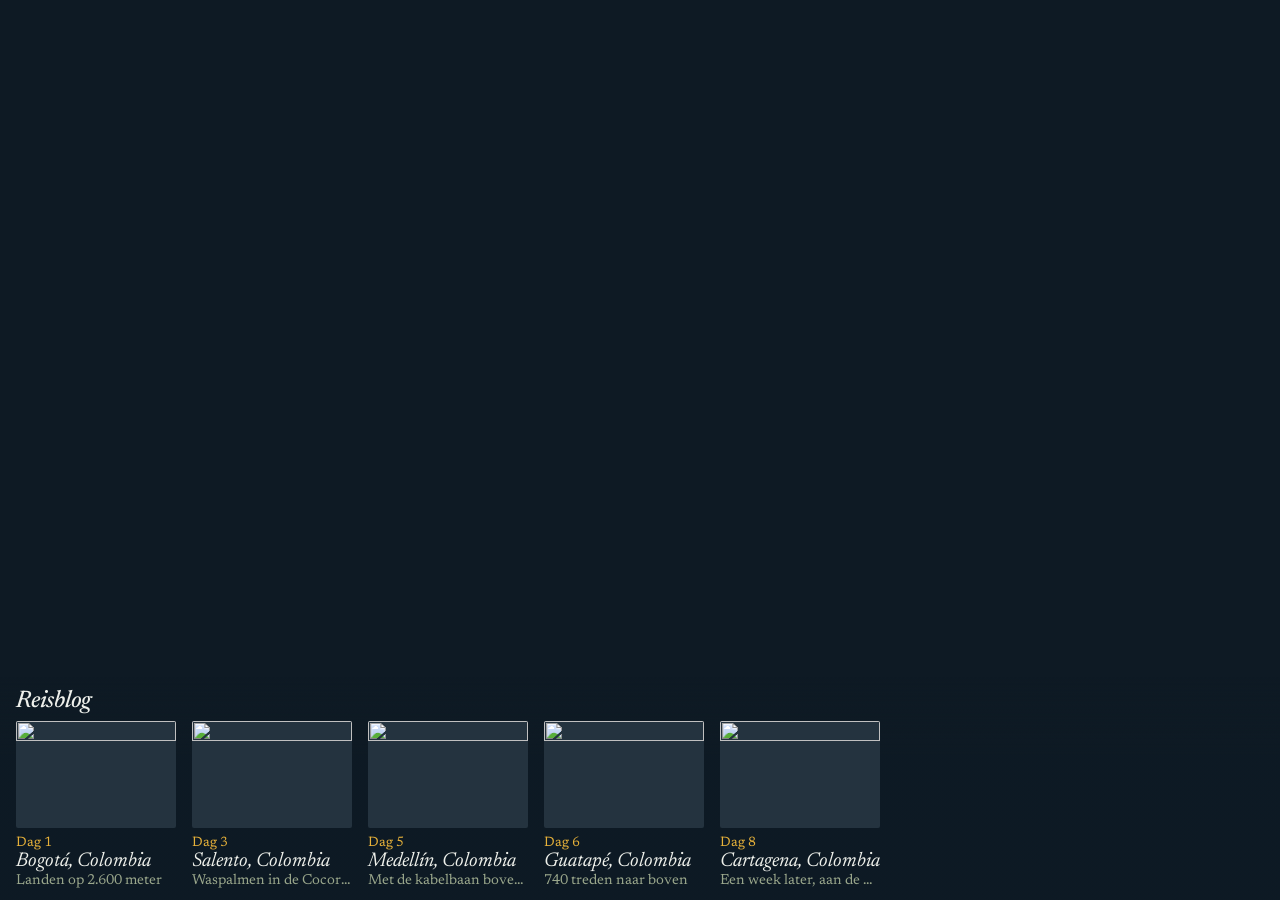
==== commit d0994fe7: "deploy: tislars/reisblog@e85f8582ae5202e13f184909aca7ad2a77a5e816" ====
--- a/index.html
+++ b/index.html
@@ -1,2 +1,2 @@
-<!DOCTYPE html><html lang="nl" data-theme="dark"><head><meta charset="utf-8"><meta name="viewport" content="width=device-width, initial-scale=1, viewport-fit=cover"><link rel="icon" type="image/svg+xml" href="/favicon.svg"><link rel="alternate" type="application/rss+xml" title="Reisblog" href="/rss.xml"><link rel="preconnect" href="https://fonts.googleapis.com"><link rel="preconnect" href="https://fonts.gstatic.com" crossorigin><link rel="stylesheet" href="https://fonts.googleapis.com/css2?family=Newsreader:ital,opsz,wght@0,6..72,300..700;1,6..72,300..700&display=swap"><title>Reisblog</title><meta name="description" content="Vier maanden onderweg, post voor post op de kaart."><meta property="og:type" content="website"><meta property="og:title" content="Reisblog"><meta property="og:description" content="Vier maanden onderweg, post voor post op de kaart."><meta property="og:url" content="https://tislars.github.io/"><meta name="twitter:card" content="summary"><script async data-goatcounter="https://tislars.goatcounter.com/count" src="https://gc.zgo.at/count.js"></script><link rel="stylesheet" href="/_astro/index.C6hxP5CK.css"><style>:root{--nachtzee:#0e1a24;--steen:#eef0eb;--inkt:#1c2620;--mos:#6f7f5c;--oker:#e8b23a;--oker-donker:#7e5709;--accent:var(--oker);--link:var(--oker-donker);--bg:var(--steen);--fg:var(--inkt);--muted:#5a6650;--line:#d5dacd;--font:"Newsreader", Georgia, serif;color-scheme:light}[data-theme=dark]{--link:var(--oker);--bg:var(--nachtzee);--fg:var(--steen);--muted:#9aa78c;--line:#24333f;color-scheme:dark}*,:before,:after{box-sizing:border-box}html,body{background:var(--bg);color:var(--fg);font-family:var(--font);font-optical-sizing:auto;-webkit-font-smoothing:antialiased;margin:0}a{color:var(--link);text-underline-offset:.2em;text-decoration-thickness:1px}:focus-visible{outline:2px solid var(--accent);outline-offset:2px}.sr-only{clip-path:inset(50%);white-space:nowrap;width:1px;height:1px;position:absolute;overflow:hidden}
-</style></head><body><h1 class="sr-only" data-astro-cid-lcdefpme>Reisblog</h1><div id="globe" role="region" aria-label="Wereldkaart met posts" data-astro-cid-lcdefpme></div><aside id="preview" class="card" hidden aria-live="polite" data-astro-cid-lcdefpme></aside><section class="timeline" aria-label="Alle posts" data-astro-cid-lcdefpme><header data-astro-cid-lcdefpme><span class="title" data-astro-cid-lcdefpme>Reisblog</span><span class="links" data-astro-cid-lcdefpme></span></header><ol data-astro-cid-lcdefpme><li data-astro-cid-lcdefpme><a href="/2026/11/voorbeeld/" data-fly="/2026/11/voorbeeld/" data-astro-cid-lcdefpme><img src="https://live.staticflickr.com/65535/50782431588_19cb5fafcb_c.jpg" alt="" loading="lazy" decoding="async" data-astro-cid-lcdefpme><span class="day" data-astro-cid-lcdefpme>Dag 1</span><span class="place" data-astro-cid-lcdefpme>Amsterdam, Nederland</span><span class="post-title" data-astro-cid-lcdefpme>Voorbeeldpost</span></a></li></ol></section><script id="globe-data" type="application/json">{"posts":[{"url":"/2026/11/voorbeeld/","title":"Voorbeeldpost","place":"Amsterdam, Nederland","date":"6 november 2026","day":1,"lat":52.38,"lng":4.91,"thumb":"https://live.staticflickr.com/65535/50782431588_19cb5fafcb_c.jpg"}],"home":{"name":"Nederland","lat":52.37,"lng":4.9},"accent":"#E8B23A"}</script></body></html><script type="module" src="/_astro/index.astro_astro_type_script_index_0_lang.BDKVEEGB.js"></script>+<!DOCTYPE html><html lang="nl" data-theme="dark"><head><meta charset="utf-8"><meta name="viewport" content="width=device-width, initial-scale=1, viewport-fit=cover"><link rel="icon" type="image/svg+xml" href="/favicon.svg"><link rel="alternate" type="application/rss+xml" title="Reisblog" href="/rss.xml"><link rel="preconnect" href="https://fonts.googleapis.com"><link rel="preconnect" href="https://fonts.gstatic.com" crossorigin><link rel="stylesheet" href="https://fonts.googleapis.com/css2?family=Newsreader:ital,opsz,wght@0,6..72,300..700;1,6..72,300..700&display=swap"><title>Reisblog</title><meta name="description" content="Vier maanden onderweg, post voor post op de kaart."><meta property="og:type" content="website"><meta property="og:title" content="Reisblog"><meta property="og:description" content="Vier maanden onderweg, post voor post op de kaart."><meta property="og:url" content="https://tislars.github.io/"><meta name="twitter:card" content="summary"><script async data-goatcounter="https://tislars.goatcounter.com/count" src="https://gc.zgo.at/count.js"></script><link rel="stylesheet" href="/_astro/index.DmfmIn6t.css"><style>:root{--nachtzee:#0e1a24;--steen:#eef0eb;--inkt:#1c2620;--mos:#6f7f5c;--oker:#e8b23a;--oker-donker:#7e5709;--accent:var(--oker);--link:var(--oker-donker);--bg:var(--steen);--fg:var(--inkt);--muted:#5a6650;--line:#d5dacd;--font:"Newsreader", Georgia, serif;color-scheme:light}[data-theme=dark]{--link:var(--oker);--bg:var(--nachtzee);--fg:var(--steen);--muted:#9aa78c;--line:#24333f;color-scheme:dark}*,:before,:after{box-sizing:border-box}@view-transition{navigation:auto}::view-transition-group(*){animation-duration:.3s;animation-timing-function:ease-out}@media (prefers-reduced-motion:reduce){@view-transition{navigation:none}}html,body{background:var(--bg);color:var(--fg);font-family:var(--font);font-optical-sizing:auto;-webkit-font-smoothing:antialiased;margin:0}a{color:var(--link);text-underline-offset:.2em;text-decoration-thickness:1px;transition:color .15s,text-decoration-color .15s}:focus-visible{outline:2px solid var(--accent);outline-offset:2px}.sr-only{clip-path:inset(50%);white-space:nowrap;width:1px;height:1px;position:absolute;overflow:hidden}@keyframes rise{0%{opacity:0;translate:0 .75rem}}@media (prefers-reduced-motion:reduce){*,:before,:after{transition-duration:.01ms!important;animation-duration:.01ms!important;animation-iteration-count:1!important}}
+</style></head><body><h1 class="sr-only" data-astro-cid-lcdefpme>Reisblog</h1><div id="globe" role="region" aria-label="Wereldkaart met posts" data-astro-cid-lcdefpme></div><aside id="preview" class="card" hidden aria-live="polite" data-astro-cid-lcdefpme></aside><section class="timeline" aria-label="Alle posts" data-astro-cid-lcdefpme><header data-astro-cid-lcdefpme><span class="title" data-astro-cid-lcdefpme>Reisblog</span><span class="links" data-astro-cid-lcdefpme></span></header><ol data-astro-cid-lcdefpme><li data-astro-cid-lcdefpme><a href="/2026/11/bogota/" data-fly="/2026/11/bogota/" data-astro-cid-lcdefpme><img src="https://live.staticflickr.com/65535/50060110263_2b2ddd37f2_c.jpg" alt="" loading="lazy" decoding="async" data-astro-cid-lcdefpme><span class="day" data-astro-cid-lcdefpme>Dag 1</span><span class="place" data-astro-cid-lcdefpme>Bogotá, Colombia</span><span class="post-title" data-astro-cid-lcdefpme>Landen op 2.600 meter</span></a></li><li data-astro-cid-lcdefpme><a href="/2026/11/salento/" data-fly="/2026/11/salento/" data-astro-cid-lcdefpme><img src="https://live.staticflickr.com/3804/8806646168_d1b61e9163_c.jpg" alt="" loading="lazy" decoding="async" data-astro-cid-lcdefpme><span class="day" data-astro-cid-lcdefpme>Dag 3</span><span class="place" data-astro-cid-lcdefpme>Salento, Colombia</span><span class="post-title" data-astro-cid-lcdefpme>Waspalmen in de Cocora-vallei</span></a></li><li data-astro-cid-lcdefpme><a href="/2026/11/medellin/" data-fly="/2026/11/medellin/" data-astro-cid-lcdefpme><img src="https://live.staticflickr.com/5478/10965169976_b53c3e0654_c.jpg" alt="" loading="lazy" decoding="async" data-astro-cid-lcdefpme><span class="day" data-astro-cid-lcdefpme>Dag 5</span><span class="place" data-astro-cid-lcdefpme>Medellín, Colombia</span><span class="post-title" data-astro-cid-lcdefpme>Met de kabelbaan boven de stad</span></a></li><li data-astro-cid-lcdefpme><a href="/2026/11/guatape/" data-fly="/2026/11/guatape/" data-astro-cid-lcdefpme><img src="https://live.staticflickr.com/1460/26342346552_801971599a_c.jpg" alt="" loading="lazy" decoding="async" data-astro-cid-lcdefpme><span class="day" data-astro-cid-lcdefpme>Dag 6</span><span class="place" data-astro-cid-lcdefpme>Guatapé, Colombia</span><span class="post-title" data-astro-cid-lcdefpme>740 treden naar boven</span></a></li><li data-astro-cid-lcdefpme><a href="/2026/11/cartagena/" data-fly="/2026/11/cartagena/" data-astro-cid-lcdefpme><img src="https://live.staticflickr.com/8582/16286625671_409e524546_c.jpg" alt="" loading="lazy" decoding="async" data-astro-cid-lcdefpme><span class="day" data-astro-cid-lcdefpme>Dag 8</span><span class="place" data-astro-cid-lcdefpme>Cartagena, Colombia</span><span class="post-title" data-astro-cid-lcdefpme>Een week later, aan de Caribische kust</span></a></li></ol></section><script id="globe-data" type="application/json">{"posts":[{"url":"/2026/11/bogota/","title":"Landen op 2.600 meter","place":"Bogotá, Colombia","date":"7 november 2026","day":1,"lat":4.6,"lng":-74.08,"thumb":"https://live.staticflickr.com/65535/50060110263_2b2ddd37f2_c.jpg"},{"url":"/2026/11/salento/","title":"Waspalmen in de Cocora-vallei","place":"Salento, Colombia","date":"9 november 2026","day":3,"lat":4.64,"lng":-75.57,"thumb":"https://live.staticflickr.com/3804/8806646168_d1b61e9163_c.jpg"},{"url":"/2026/11/medellin/","title":"Met de kabelbaan boven de stad","place":"Medellín, Colombia","date":"11 november 2026","day":5,"lat":6.24,"lng":-75.58,"thumb":"https://live.staticflickr.com/5478/10965169976_b53c3e0654_c.jpg"},{"url":"/2026/11/guatape/","title":"740 treden naar boven","place":"Guatapé, Colombia","date":"12 november 2026","day":6,"lat":6.23,"lng":-75.16,"thumb":"https://live.staticflickr.com/1460/26342346552_801971599a_c.jpg"},{"url":"/2026/11/cartagena/","title":"Een week later, aan de Caribische kust","place":"Cartagena, Colombia","date":"14 november 2026","day":8,"lat":10.39,"lng":-75.51,"thumb":"https://live.staticflickr.com/8582/16286625671_409e524546_c.jpg"}],"home":{"name":"Nederland","lat":52.37,"lng":4.9},"accent":"#E8B23A"}</script></body></html><script type="module" src="/_astro/index.astro_astro_type_script_index_0_lang.DIwXvSYK.js"></script>
--- a/_astro/index.DmfmIn6t.css
+++ b/_astro/index.DmfmIn6t.css
@@ -0,0 +1 @@
+.maplibregl-map{-webkit-tap-highlight-color:#0000;-webkit-touch-callout:none;font:12px/20px Helvetica Neue,Arial,Helvetica,sans-serif;position:relative;overflow:hidden}.maplibregl-canvas{position:absolute;top:0;left:0}.maplibregl-map:fullscreen{width:100%;height:100%}.maplibregl-ctrl-group button.maplibregl-ctrl-compass{touch-action:none}.maplibregl-canvas-container.maplibregl-interactive,.maplibregl-ctrl-group button.maplibregl-ctrl-compass{cursor:grab;-webkit-user-select:none;-moz-user-select:none;user-select:none}.maplibregl-canvas-container.maplibregl-interactive.maplibregl-track-pointer{cursor:pointer}.maplibregl-canvas-container.maplibregl-interactive:active,.maplibregl-ctrl-group button.maplibregl-ctrl-compass:active{cursor:grabbing}.maplibregl-canvas-container.maplibregl-touch-zoom-rotate,.maplibregl-canvas-container.maplibregl-touch-zoom-rotate .maplibregl-canvas{touch-action:pan-x pan-y}.maplibregl-canvas-container.maplibregl-touch-drag-pan,.maplibregl-canvas-container.maplibregl-touch-drag-pan .maplibregl-canvas{touch-action:pinch-zoom}.maplibregl-canvas-container.maplibregl-touch-zoom-rotate.maplibregl-touch-drag-pan,.maplibregl-canvas-container.maplibregl-touch-zoom-rotate.maplibregl-touch-drag-pan .maplibregl-canvas{touch-action:none}.maplibregl-canvas-container.maplibregl-touch-drag-pan.maplibregl-cooperative-gestures,.maplibregl-canvas-container.maplibregl-touch-drag-pan.maplibregl-cooperative-gestures .maplibregl-canvas{touch-action:pan-x pan-y}.maplibregl-ctrl-bottom-left,.maplibregl-ctrl-bottom-right,.maplibregl-ctrl-top-left,.maplibregl-ctrl-top-right{pointer-events:none;z-index:2;position:absolute}.maplibregl-ctrl-top-left{top:0;left:0}.maplibregl-ctrl-top-right{top:0;right:0}.maplibregl-ctrl-bottom-left{bottom:0;left:0}.maplibregl-ctrl-bottom-right{bottom:0;right:0}.maplibregl-ctrl{clear:both;pointer-events:auto;transform:translate(0)}.maplibregl-ctrl-top-left .maplibregl-ctrl{float:left;margin:10px 0 0 10px}.maplibregl-ctrl-top-right .maplibregl-ctrl{float:right;margin:10px 10px 0 0}.maplibregl-ctrl-bottom-left .maplibregl-ctrl{float:left;margin:0 0 10px 10px}.maplibregl-ctrl-bottom-right .maplibregl-ctrl{float:right;margin:0 10px 10px 0}.maplibregl-ctrl-group{background:#fff;border-radius:4px}.maplibregl-ctrl-group:not(:empty){box-shadow:0 0 0 2px #0000001a}.maplibregl-ctrl-group button{box-sizing:border-box;cursor:pointer;background-color:#0000;border:0;outline:none;width:29px;height:29px;padding:0;display:block}.maplibregl-ctrl button{-webkit-user-select:none;-moz-user-select:none;user-select:none}.maplibregl-ctrl-group button+button{border-top:1px solid #ddd}.maplibregl-ctrl button .maplibregl-ctrl-icon{background-position:50%;background-repeat:no-repeat;width:100%;height:100%;display:block}@media (forced-colors:active){.maplibregl-ctrl-group:not(:empty){box-shadow:0 0 0 2px buttontext}.maplibregl-ctrl-icon{background-color:#0000}.maplibregl-ctrl-group button+button{border-top:1px solid buttontext}}.maplibregl-ctrl button::-moz-focus-inner{border:0;padding:0}.maplibregl-ctrl-attrib-button:focus,.maplibregl-ctrl-group button:focus{box-shadow:0 0 2px 2px #0096ff}.maplibregl-ctrl button:disabled{cursor:not-allowed}.maplibregl-ctrl button:disabled .maplibregl-ctrl-icon{opacity:.25}@media (hover:hover){.maplibregl-ctrl button:not(:disabled):hover{background-color:#0000000d}}.maplibregl-ctrl button:not(:disabled):active{background-color:#0000000d}.maplibregl-ctrl-group button:focus:focus-visible{box-shadow:0 0 2px 2px #0096ff}.maplibregl-ctrl-group button:focus:not(:focus-visible){box-shadow:none}.maplibregl-ctrl-group button:focus:first-child{border-radius:4px 4px 0 0}.maplibregl-ctrl-group button:focus:last-child{border-radius:0 0 4px 4px}.maplibregl-ctrl-group button:focus:only-child{border-radius:inherit}.maplibregl-ctrl button.maplibregl-ctrl-zoom-out .maplibregl-ctrl-icon{background-image:url("data:image/svg+xml;charset=utf-8,%3Csvg xmlns='http://www.w3.org/2000/svg' width='29' height='29' viewBox='0 0 29 29' fill='%23333'%3E %3Cpath d='M10 13c-.75 0-1.5.75-1.5 1.5S9.25 16 10 16h9c.75 0 1.5-.75 1.5-1.5S19.75 13 19 13z'/%3E %3C/svg%3E")}.maplibregl-ctrl button.maplibregl-ctrl-zoom-in .maplibregl-ctrl-icon{background-image:url("data:image/svg+xml;charset=utf-8,%3Csvg xmlns='http://www.w3.org/2000/svg' width='29' height='29' viewBox='0 0 29 29' fill='%23333'%3E %3Cpath d='M14.5 8.5c-.75 0-1.5.75-1.5 1.5v3h-3c-.75 0-1.5.75-1.5 1.5S9.25 16 10 16h3v3c0 .75.75 1.5 1.5 1.5S16 19.75 16 19v-3h3c.75 0 1.5-.75 1.5-1.5S19.75 13 19 13h-3v-3c0-.75-.75-1.5-1.5-1.5'/%3E %3C/svg%3E")}@media (forced-colors:active){.maplibregl-ctrl button.maplibregl-ctrl-zoom-out .maplibregl-ctrl-icon{background-image:url("data:image/svg+xml;charset=utf-8,%3Csvg xmlns='http://www.w3.org/2000/svg' width='29' height='29' viewBox='0 0 29 29' fill='%23fff'%3E %3Cpath d='M10 13c-.75 0-1.5.75-1.5 1.5S9.25 16 10 16h9c.75 0 1.5-.75 1.5-1.5S19.75 13 19 13z'/%3E %3C/svg%3E")}.maplibregl-ctrl button.maplibregl-ctrl-zoom-in .maplibregl-ctrl-icon{background-image:url("data:image/svg+xml;charset=utf-8,%3Csvg xmlns='http://www.w3.org/2000/svg' width='29' height='29' viewBox='0 0 29 29' fill='%23fff'%3E %3Cpath d='M14.5 8.5c-.75 0-1.5.75-1.5 1.5v3h-3c-.75 0-1.5.75-1.5 1.5S9.25 16 10 16h3v3c0 .75.75 1.5 1.5 1.5S16 19.75 16 19v-3h3c.75 0 1.5-.75 1.5-1.5S19.75 13 19 13h-3v-3c0-.75-.75-1.5-1.5-1.5'/%3E %3C/svg%3E")}}@media (forced-colors:active) and (prefers-color-scheme:light){.maplibregl-ctrl button.maplibregl-ctrl-zoom-out .maplibregl-ctrl-icon{background-image:url("data:image/svg+xml;charset=utf-8,%3Csvg xmlns='http://www.w3.org/2000/svg' width='29' height='29' viewBox='0 0 29 29' fill='%23000'%3E %3Cpath d='M10 13c-.75 0-1.5.75-1.5 1.5S9.25 16 10 16h9c.75 0 1.5-.75 1.5-1.5S19.75 13 19 13z'/%3E %3C/svg%3E")}.maplibregl-ctrl button.maplibregl-ctrl-zoom-in .maplibregl-ctrl-icon{background-image:url("data:image/svg+xml;charset=utf-8,%3Csvg xmlns='http://www.w3.org/2000/svg' width='29' height='29' viewBox='0 0 29 29' fill='%23000'%3E %3Cpath d='M14.5 8.5c-.75 0-1.5.75-1.5 1.5v3h-3c-.75 0-1.5.75-1.5 1.5S9.25 16 10 16h3v3c0 .75.75 1.5 1.5 1.5S16 19.75 16 19v-3h3c.75 0 1.5-.75 1.5-1.5S19.75 13 19 13h-3v-3c0-.75-.75-1.5-1.5-1.5'/%3E %3C/svg%3E")}}.maplibregl-ctrl button.maplibregl-ctrl-fullscreen .maplibregl-ctrl-icon{background-image:url("data:image/svg+xml;charset=utf-8,%3Csvg xmlns='http://www.w3.org/2000/svg' width='29' height='29' viewBox='0 0 29 29' fill='%23333'%3E %3Cpath d='M24 16v5.5c0 1.75-.75 2.5-2.5 2.5H16v-1l3-1.5-4-5.5 1-1 5.5 4 1.5-3zM6 16l1.5 3 5.5-4 1 1-4 5.5 3 1.5v1H7.5C5.75 24 5 23.25 5 21.5V16zm7-11v1l-3 1.5 4 5.5-1 1-5.5-4L6 13H5V7.5C5 5.75 5.75 5 7.5 5zm11 2.5c0-1.75-.75-2.5-2.5-2.5H16v1l3 1.5-4 5.5 1 1 5.5-4 1.5 3h1z'/%3E %3C/svg%3E")}.maplibregl-ctrl button.maplibregl-ctrl-shrink .maplibregl-ctrl-icon{background-image:url("data:image/svg+xml;charset=utf-8,%3Csvg xmlns='http://www.w3.org/2000/svg' width='29' height='29' viewBox='0 0 29 29'%3E %3Cpath d='M18.5 16c-1.75 0-2.5.75-2.5 2.5V24h1l1.5-3 5.5 4 1-1-4-5.5 3-1.5v-1zM13 18.5c0-1.75-.75-2.5-2.5-2.5H5v1l3 1.5L4 24l1 1 5.5-4 1.5 3h1zm3-8c0 1.75.75 2.5 2.5 2.5H24v-1l-3-1.5L25 5l-1-1-5.5 4L17 5h-1zM10.5 13c1.75 0 2.5-.75 2.5-2.5V5h-1l-1.5 3L5 4 4 5l4 5.5L5 12v1z'/%3E %3C/svg%3E")}@media (forced-colors:active){.maplibregl-ctrl button.maplibregl-ctrl-fullscreen .maplibregl-ctrl-icon{background-image:url("data:image/svg+xml;charset=utf-8,%3Csvg xmlns='http://www.w3.org/2000/svg' width='29' height='29' viewBox='0 0 29 29' fill='%23fff'%3E %3Cpath d='M24 16v5.5c0 1.75-.75 2.5-2.5 2.5H16v-1l3-1.5-4-5.5 1-1 5.5 4 1.5-3zM6 16l1.5 3 5.5-4 1 1-4 5.5 3 1.5v1H7.5C5.75 24 5 23.25 5 21.5V16zm7-11v1l-3 1.5 4 5.5-1 1-5.5-4L6 13H5V7.5C5 5.75 5.75 5 7.5 5zm11 2.5c0-1.75-.75-2.5-2.5-2.5H16v1l3 1.5-4 5.5 1 1 5.5-4 1.5 3h1z'/%3E %3C/svg%3E")}.maplibregl-ctrl button.maplibregl-ctrl-shrink .maplibregl-ctrl-icon{background-image:url("data:image/svg+xml;charset=utf-8,%3Csvg xmlns='http://www.w3.org/2000/svg' width='29' height='29' viewBox='0 0 29 29' fill='%23fff'%3E %3Cpath d='M18.5 16c-1.75 0-2.5.75-2.5 2.5V24h1l1.5-3 5.5 4 1-1-4-5.5 3-1.5v-1zM13 18.5c0-1.75-.75-2.5-2.5-2.5H5v1l3 1.5L4 24l1 1 5.5-4 1.5 3h1zm3-8c0 1.75.75 2.5 2.5 2.5H24v-1l-3-1.5L25 5l-1-1-5.5 4L17 5h-1zM10.5 13c1.75 0 2.5-.75 2.5-2.5V5h-1l-1.5 3L5 4 4 5l4 5.5L5 12v1z'/%3E %3C/svg%3E")}}@media (forced-colors:active) and (prefers-color-scheme:light){.maplibregl-ctrl button.maplibregl-ctrl-fullscreen .maplibregl-ctrl-icon{background-image:url("data:image/svg+xml;charset=utf-8,%3Csvg xmlns='http://www.w3.org/2000/svg' width='29' height='29' viewBox='0 0 29 29' fill='%23000'%3E %3Cpath d='M24 16v5.5c0 1.75-.75 2.5-2.5 2.5H16v-1l3-1.5-4-5.5 1-1 5.5 4 1.5-3zM6 16l1.5 3 5.5-4 1 1-4 5.5 3 1.5v1H7.5C5.75 24 5 23.25 5 21.5V16zm7-11v1l-3 1.5 4 5.5-1 1-5.5-4L6 13H5V7.5C5 5.75 5.75 5 7.5 5zm11 2.5c0-1.75-.75-2.5-2.5-2.5H16v1l3 1.5-4 5.5 1 1 5.5-4 1.5 3h1z'/%3E %3C/svg%3E")}.maplibregl-ctrl button.maplibregl-ctrl-shrink .maplibregl-ctrl-icon{background-image:url("data:image/svg+xml;charset=utf-8,%3Csvg xmlns='http://www.w3.org/2000/svg' width='29' height='29' viewBox='0 0 29 29' fill='%23000'%3E %3Cpath d='M18.5 16c-1.75 0-2.5.75-2.5 2.5V24h1l1.5-3 5.5 4 1-1-4-5.5 3-1.5v-1zM13 18.5c0-1.75-.75-2.5-2.5-2.5H5v1l3 1.5L4 24l1 1 5.5-4 1.5 3h1zm3-8c0 1.75.75 2.5 2.5 2.5H24v-1l-3-1.5L25 5l-1-1-5.5 4L17 5h-1zM10.5 13c1.75 0 2.5-.75 2.5-2.5V5h-1l-1.5 3L5 4 4 5l4 5.5L5 12v1z'/%3E %3C/svg%3E")}}.maplibregl-ctrl button.maplibregl-ctrl-compass .maplibregl-ctrl-icon{background-image:url("data:image/svg+xml;charset=utf-8,%3Csvg xmlns='http://www.w3.org/2000/svg' width='29' height='29' viewBox='0 0 29 29' fill='%23333'%3E %3Cpath d='m10.5 14 4-8 4 8z'/%3E %3Cpath fill='%23ccc' d='m10.5 16 4 8 4-8z'/%3E %3C/svg%3E")}@media (forced-colors:active){.maplibregl-ctrl button.maplibregl-ctrl-compass .maplibregl-ctrl-icon{background-image:url("data:image/svg+xml;charset=utf-8,%3Csvg xmlns='http://www.w3.org/2000/svg' width='29' height='29' viewBox='0 0 29 29' fill='%23fff'%3E %3Cpath d='m10.5 14 4-8 4 8z'/%3E %3Cpath fill='%23ccc' d='m10.5 16 4 8 4-8z'/%3E %3C/svg%3E")}}@media (forced-colors:active) and (prefers-color-scheme:light){.maplibregl-ctrl button.maplibregl-ctrl-compass .maplibregl-ctrl-icon{background-image:url("data:image/svg+xml;charset=utf-8,%3Csvg xmlns='http://www.w3.org/2000/svg' width='29' height='29' viewBox='0 0 29 29' fill='%23000'%3E %3Cpath d='m10.5 14 4-8 4 8z'/%3E %3Cpath fill='%23ccc' d='m10.5 16 4 8 4-8z'/%3E %3C/svg%3E")}}.maplibregl-ctrl button.maplibregl-ctrl-globe .maplibregl-ctrl-icon{background-image:url("data:image/svg+xml;charset=utf-8,%3Csvg xmlns='http://www.w3.org/2000/svg' width='22' height='22' fill='none' viewBox='0 0 22 22' stroke='%23333'%3E %3Ccircle cx='11' cy='11' r='8.5'/%3E %3Cpath d='M17.5 11c0 4.819-3.02 8.5-6.5 8.5S4.5 15.819 4.5 11 7.52 2.5 11 2.5s6.5 3.681 6.5 8.5Z'/%3E %3Cpath d='M13.5 11c0 2.447-.331 4.64-.853 6.206-.262.785-.562 1.384-.872 1.777-.314.399-.58.517-.775.517-.195 0-.461-.118-.775-.517-.31-.393-.61-.992-.872-1.777C8.831 15.64 8.5 13.446 8.5 11c0-2.447.331-4.64.853-6.206.262-.785.562-1.384.872-1.777.314-.399.58-.517.775-.517.195 0 .461.118.775.517.31.393.61.992.872 1.777.522 1.565.853 3.76.853 6.206Z'/%3E %3Cpath d='M11 7.5c-1.909 0-3.622-.166-4.845-.428-.616-.132-1.08-.283-1.379-.434a1.333 1.333 0 0 1-.224-.138c.047-.038.12-.085.224-.138.299-.151.763-.302 1.379-.434C7.378 5.666 9.091 5.5 11 5.5c1.909 0 3.622.166 4.845.428.616.132 1.08.283 1.379.434.105.053.177.1.224.138-.047.038-.12.085-.224.138-.299.151-.763.302-1.379.434-1.223.262-2.936.428-4.845.428ZM4.486 6.436ZM11 16.5c-1.909 0-3.622-.166-4.845-.428-.616-.132-1.08-.283-1.379-.434a1.33 1.33 0 0 1-.224-.138 1.33 1.33 0 0 1 .224-.138c.299-.151.763-.302 1.379-.434C7.378 14.666 9.091 14.5 11 14.5c1.909 0 3.622.166 4.845.428.616.132 1.08.283 1.379.434.105.053.177.1.224.138a1.33 1.33 0 0 1-.224.138c-.299.151-.763.302-1.379.434-1.223.262-2.936.428-4.845.428Zm-6.514-1.064ZM11 12.5c-2.46 0-4.672-.222-6.255-.574-.796-.177-1.406-.38-1.805-.59a1.465 1.465 0 0 1-.39-.272.293.293 0 0 1-.047-.064.293.293 0 0 1 .048-.064c.066-.073.189-.167.389-.272.399-.21 1.009-.413 1.805-.59C6.328 9.722 8.54 9.5 11 9.5s4.672.222 6.256.574c.795.177 1.405.38 1.804.59.2.105.323.2.39.272a.33.33 0 0 1 .047.064.293.293 0 0 1-.048.064 1.435 1.435 0 0 1-.389.272c-.399.21-1.009.413-1.804.59-1.584.352-3.796.574-6.256.574Zm-8.501-1.51v.002-.002Zm0 .018v.002-.002Zm17.002.002v-.002.002Zm0-.018v-.002.002Z'/%3E %3C/svg%3E")}.maplibregl-ctrl button.maplibregl-ctrl-globe-enabled .maplibregl-ctrl-icon{background-image:url("data:image/svg+xml;charset=utf-8,%3Csvg xmlns='http://www.w3.org/2000/svg' width='22' height='22' fill='none' viewBox='0 0 22 22' stroke='%2333b5e5'%3E %3Ccircle cx='11' cy='11' r='8.5'/%3E %3Cpath d='M17.5 11c0 4.819-3.02 8.5-6.5 8.5S4.5 15.819 4.5 11 7.52 2.5 11 2.5s6.5 3.681 6.5 8.5Z'/%3E %3Cpath d='M13.5 11c0 2.447-.331 4.64-.853 6.206-.262.785-.562 1.384-.872 1.777-.314.399-.58.517-.775.517-.195 0-.461-.118-.775-.517-.31-.393-.61-.992-.872-1.777C8.831 15.64 8.5 13.446 8.5 11c0-2.447.331-4.64.853-6.206.262-.785.562-1.384.872-1.777.314-.399.58-.517.775-.517.195 0 .461.118.775.517.31.393.61.992.872 1.777.522 1.565.853 3.76.853 6.206Z'/%3E %3Cpath d='M11 7.5c-1.909 0-3.622-.166-4.845-.428-.616-.132-1.08-.283-1.379-.434a1.333 1.333 0 0 1-.224-.138c.047-.038.12-.085.224-.138.299-.151.763-.302 1.379-.434C7.378 5.666 9.091 5.5 11 5.5c1.909 0 3.622.166 4.845.428.616.132 1.08.283 1.379.434.105.053.177.1.224.138-.047.038-.12.085-.224.138-.299.151-.763.302-1.379.434-1.223.262-2.936.428-4.845.428ZM4.486 6.436ZM11 16.5c-1.909 0-3.622-.166-4.845-.428-.616-.132-1.08-.283-1.379-.434a1.33 1.33 0 0 1-.224-.138 1.33 1.33 0 0 1 .224-.138c.299-.151.763-.302 1.379-.434C7.378 14.666 9.091 14.5 11 14.5c1.909 0 3.622.166 4.845.428.616.132 1.08.283 1.379.434.105.053.177.1.224.138a1.33 1.33 0 0 1-.224.138c-.299.151-.763.302-1.379.434-1.223.262-2.936.428-4.845.428Zm-6.514-1.064ZM11 12.5c-2.46 0-4.672-.222-6.255-.574-.796-.177-1.406-.38-1.805-.59a1.465 1.465 0 0 1-.39-.272.293.293 0 0 1-.047-.064.293.293 0 0 1 .048-.064c.066-.073.189-.167.389-.272.399-.21 1.009-.413 1.805-.59C6.328 9.722 8.54 9.5 11 9.5s4.672.222 6.256.574c.795.177 1.405.38 1.804.59.2.105.323.2.39.272a.33.33 0 0 1 .047.064.293.293 0 0 1-.048.064 1.435 1.435 0 0 1-.389.272c-.399.21-1.009.413-1.804.59-1.584.352-3.796.574-6.256.574Zm-8.501-1.51v.002-.002Zm0 .018v.002-.002Zm17.002.002v-.002.002Zm0-.018v-.002.002Z'/%3E %3C/svg%3E")}.maplibregl-ctrl button.maplibregl-ctrl-terrain .maplibregl-ctrl-icon{background-image:url("data:image/svg+xml;charset=utf-8,%3Csvg xmlns='http://www.w3.org/2000/svg' width='22' height='22' viewBox='0 0 22 22' fill='%23333'%3E %3Cpath d='m1.754 13.406 4.453-4.851 3.09 3.09 3.281 3.277.969-.969-3.309-3.312 3.844-4.121 6.148 6.886h1.082v-.855l-7.207-8.07-4.84 5.187L6.169 6.57l-5.48 5.965v.871ZM.688 16.844h20.625v1.375H.688Zm0 0'/%3E %3C/svg%3E")}.maplibregl-ctrl button.maplibregl-ctrl-terrain-enabled .maplibregl-ctrl-icon{background-image:url("data:image/svg+xml;charset=utf-8,%3Csvg xmlns='http://www.w3.org/2000/svg' width='22' height='22' viewBox='0 0 22 22' fill='%2333b5e5'%3E %3Cpath d='m1.754 13.406 4.453-4.851 3.09 3.09 3.281 3.277.969-.969-3.309-3.312 3.844-4.121 6.148 6.886h1.082v-.855l-7.207-8.07-4.84 5.187L6.169 6.57l-5.48 5.965v.871ZM.688 16.844h20.625v1.375H.688Zm0 0'/%3E %3C/svg%3E")}.maplibregl-ctrl button.maplibregl-ctrl-geolocate .maplibregl-ctrl-icon{background-image:url("data:image/svg+xml;charset=utf-8,%3Csvg xmlns='http://www.w3.org/2000/svg' width='29' height='29' viewBox='0 0 20 20' fill='%23333'%3E %3Cpath d='M10 4C9 4 9 5 9 5v.1A5 5 0 0 0 5.1 9H5s-1 0-1 1 1 1 1 1h.1A5 5 0 0 0 9 14.9v.1s0 1 1 1 1-1 1-1v-.1a5 5 0 0 0 3.9-3.9h.1s1 0 1-1-1-1-1-1h-.1A5 5 0 0 0 11 5.1V5s0-1-1-1m0 2.5a3.5 3.5 0 1 1 0 7 3.5 3.5 0 1 1 0-7'/%3E %3Ccircle id='dot' cx='10' cy='10' r='2'/%3E %3Cpath id='stroke' d='m14 5 1 1-9 9-1-1z' display='none'/%3E %3C/svg%3E")}.maplibregl-ctrl button.maplibregl-ctrl-geolocate:disabled .maplibregl-ctrl-icon{background-image:url("data:image/svg+xml;charset=utf-8,%3Csvg xmlns='http://www.w3.org/2000/svg' width='29' height='29' viewBox='0 0 20 20' fill='%23aaa'%3E %3Cpath d='M10 4C9 4 9 5 9 5v.1A5 5 0 0 0 5.1 9H5s-1 0-1 1 1 1 1 1h.1A5 5 0 0 0 9 14.9v.1s0 1 1 1 1-1 1-1v-.1a5 5 0 0 0 3.9-3.9h.1s1 0 1-1-1-1-1-1h-.1A5 5 0 0 0 11 5.1V5s0-1-1-1m0 2.5a3.5 3.5 0 1 1 0 7 3.5 3.5 0 1 1 0-7'/%3E %3Ccircle id='dot' cx='10' cy='10' r='2'/%3E %3Cpath id='stroke' d='m14 5 1 1-9 9-1-1z' fill='%23f00'/%3E %3C/svg%3E")}.maplibregl-ctrl button.maplibregl-ctrl-geolocate.maplibregl-ctrl-geolocate-active .maplibregl-ctrl-icon{background-image:url("data:image/svg+xml;charset=utf-8,%3Csvg xmlns='http://www.w3.org/2000/svg' width='29' height='29' viewBox='0 0 20 20' fill='%2333b5e5'%3E %3Cpath d='M10 4C9 4 9 5 9 5v.1A5 5 0 0 0 5.1 9H5s-1 0-1 1 1 1 1 1h.1A5 5 0 0 0 9 14.9v.1s0 1 1 1 1-1 1-1v-.1a5 5 0 0 0 3.9-3.9h.1s1 0 1-1-1-1-1-1h-.1A5 5 0 0 0 11 5.1V5s0-1-1-1m0 2.5a3.5 3.5 0 1 1 0 7 3.5 3.5 0 1 1 0-7'/%3E %3Ccircle id='dot' cx='10' cy='10' r='2'/%3E %3Cpath id='stroke' d='m14 5 1 1-9 9-1-1z' display='none'/%3E %3C/svg%3E")}.maplibregl-ctrl button.maplibregl-ctrl-geolocate.maplibregl-ctrl-geolocate-active-error .maplibregl-ctrl-icon{background-image:url("data:image/svg+xml;charset=utf-8,%3Csvg xmlns='http://www.w3.org/2000/svg' width='29' height='29' viewBox='0 0 20 20' fill='%23e58978'%3E %3Cpath d='M10 4C9 4 9 5 9 5v.1A5 5 0 0 0 5.1 9H5s-1 0-1 1 1 1 1 1h.1A5 5 0 0 0 9 14.9v.1s0 1 1 1 1-1 1-1v-.1a5 5 0 0 0 3.9-3.9h.1s1 0 1-1-1-1-1-1h-.1A5 5 0 0 0 11 5.1V5s0-1-1-1m0 2.5a3.5 3.5 0 1 1 0 7 3.5 3.5 0 1 1 0-7'/%3E %3Ccircle id='dot' cx='10' cy='10' r='2'/%3E %3Cpath id='stroke' d='m14 5 1 1-9 9-1-1z' display='none'/%3E %3C/svg%3E")}.maplibregl-ctrl button.maplibregl-ctrl-geolocate.maplibregl-ctrl-geolocate-background .maplibregl-ctrl-icon{background-image:url("data:image/svg+xml;charset=utf-8,%3Csvg xmlns='http://www.w3.org/2000/svg' width='29' height='29' viewBox='0 0 20 20' fill='%2333b5e5'%3E %3Cpath d='M10 4C9 4 9 5 9 5v.1A5 5 0 0 0 5.1 9H5s-1 0-1 1 1 1 1 1h.1A5 5 0 0 0 9 14.9v.1s0 1 1 1 1-1 1-1v-.1a5 5 0 0 0 3.9-3.9h.1s1 0 1-1-1-1-1-1h-.1A5 5 0 0 0 11 5.1V5s0-1-1-1m0 2.5a3.5 3.5 0 1 1 0 7 3.5 3.5 0 1 1 0-7'/%3E %3Ccircle id='dot' cx='10' cy='10' r='2' display='none'/%3E %3Cpath id='stroke' d='m14 5 1 1-9 9-1-1z' display='none'/%3E %3C/svg%3E")}.maplibregl-ctrl button.maplibregl-ctrl-geolocate.maplibregl-ctrl-geolocate-background-error .maplibregl-ctrl-icon{background-image:url("data:image/svg+xml;charset=utf-8,%3Csvg xmlns='http://www.w3.org/2000/svg' width='29' height='29' viewBox='0 0 20 20' fill='%23e54e33'%3E %3Cpath d='M10 4C9 4 9 5 9 5v.1A5 5 0 0 0 5.1 9H5s-1 0-1 1 1 1 1 1h.1A5 5 0 0 0 9 14.9v.1s0 1 1 1 1-1 1-1v-.1a5 5 0 0 0 3.9-3.9h.1s1 0 1-1-1-1-1-1h-.1A5 5 0 0 0 11 5.1V5s0-1-1-1m0 2.5a3.5 3.5 0 1 1 0 7 3.5 3.5 0 1 1 0-7'/%3E %3Ccircle id='dot' cx='10' cy='10' r='2' display='none'/%3E %3Cpath id='stroke' d='m14 5 1 1-9 9-1-1z' display='none'/%3E %3C/svg%3E")}.maplibregl-ctrl button.maplibregl-ctrl-geolocate.maplibregl-ctrl-geolocate-waiting .maplibregl-ctrl-icon{animation:2s linear infinite maplibregl-spin}@media (forced-colors:active){.maplibregl-ctrl button.maplibregl-ctrl-geolocate .maplibregl-ctrl-icon{background-image:url("data:image/svg+xml;charset=utf-8,%3Csvg xmlns='http://www.w3.org/2000/svg' width='29' height='29' viewBox='0 0 20 20' fill='%23fff'%3E %3Cpath d='M10 4C9 4 9 5 9 5v.1A5 5 0 0 0 5.1 9H5s-1 0-1 1 1 1 1 1h.1A5 5 0 0 0 9 14.9v.1s0 1 1 1 1-1 1-1v-.1a5 5 0 0 0 3.9-3.9h.1s1 0 1-1-1-1-1-1h-.1A5 5 0 0 0 11 5.1V5s0-1-1-1m0 2.5a3.5 3.5 0 1 1 0 7 3.5 3.5 0 1 1 0-7'/%3E %3Ccircle id='dot' cx='10' cy='10' r='2'/%3E %3Cpath id='stroke' d='m14 5 1 1-9 9-1-1z' display='none'/%3E %3C/svg%3E")}.maplibregl-ctrl button.maplibregl-ctrl-geolocate:disabled .maplibregl-ctrl-icon{background-image:url("data:image/svg+xml;charset=utf-8,%3Csvg xmlns='http://www.w3.org/2000/svg' width='29' height='29' viewBox='0 0 20 20' fill='%23999'%3E %3Cpath d='M10 4C9 4 9 5 9 5v.1A5 5 0 0 0 5.1 9H5s-1 0-1 1 1 1 1 1h.1A5 5 0 0 0 9 14.9v.1s0 1 1 1 1-1 1-1v-.1a5 5 0 0 0 3.9-3.9h.1s1 0 1-1-1-1-1-1h-.1A5 5 0 0 0 11 5.1V5s0-1-1-1m0 2.5a3.5 3.5 0 1 1 0 7 3.5 3.5 0 1 1 0-7'/%3E %3Ccircle id='dot' cx='10' cy='10' r='2'/%3E %3Cpath id='stroke' d='m14 5 1 1-9 9-1-1z' fill='%23f00'/%3E %3C/svg%3E")}.maplibregl-ctrl button.maplibregl-ctrl-geolocate.maplibregl-ctrl-geolocate-active .maplibregl-ctrl-icon{background-image:url("data:image/svg+xml;charset=utf-8,%3Csvg xmlns='http://www.w3.org/2000/svg' width='29' height='29' viewBox='0 0 20 20' fill='%2333b5e5'%3E %3Cpath d='M10 4C9 4 9 5 9 5v.1A5 5 0 0 0 5.1 9H5s-1 0-1 1 1 1 1 1h.1A5 5 0 0 0 9 14.9v.1s0 1 1 1 1-1 1-1v-.1a5 5 0 0 0 3.9-3.9h.1s1 0 1-1-1-1-1-1h-.1A5 5 0 0 0 11 5.1V5s0-1-1-1m0 2.5a3.5 3.5 0 1 1 0 7 3.5 3.5 0 1 1 0-7'/%3E %3Ccircle id='dot' cx='10' cy='10' r='2'/%3E %3Cpath id='stroke' d='m14 5 1 1-9 9-1-1z' display='none'/%3E %3C/svg%3E")}.maplibregl-ctrl button.maplibregl-ctrl-geolocate.maplibregl-ctrl-geolocate-active-error .maplibregl-ctrl-icon{background-image:url("data:image/svg+xml;charset=utf-8,%3Csvg xmlns='http://www.w3.org/2000/svg' width='29' height='29' viewBox='0 0 20 20' fill='%23e58978'%3E %3Cpath d='M10 4C9 4 9 5 9 5v.1A5 5 0 0 0 5.1 9H5s-1 0-1 1 1 1 1 1h.1A5 5 0 0 0 9 14.9v.1s0 1 1 1 1-1 1-1v-.1a5 5 0 0 0 3.9-3.9h.1s1 0 1-1-1-1-1-1h-.1A5 5 0 0 0 11 5.1V5s0-1-1-1m0 2.5a3.5 3.5 0 1 1 0 7 3.5 3.5 0 1 1 0-7'/%3E %3Ccircle id='dot' cx='10' cy='10' r='2'/%3E %3Cpath id='stroke' d='m14 5 1 1-9 9-1-1z' display='none'/%3E %3C/svg%3E")}.maplibregl-ctrl button.maplibregl-ctrl-geolocate.maplibregl-ctrl-geolocate-background .maplibregl-ctrl-icon{background-image:url("data:image/svg+xml;charset=utf-8,%3Csvg xmlns='http://www.w3.org/2000/svg' width='29' height='29' viewBox='0 0 20 20' fill='%2333b5e5'%3E %3Cpath d='M10 4C9 4 9 5 9 5v.1A5 5 0 0 0 5.1 9H5s-1 0-1 1 1 1 1 1h.1A5 5 0 0 0 9 14.9v.1s0 1 1 1 1-1 1-1v-.1a5 5 0 0 0 3.9-3.9h.1s1 0 1-1-1-1-1-1h-.1A5 5 0 0 0 11 5.1V5s0-1-1-1m0 2.5a3.5 3.5 0 1 1 0 7 3.5 3.5 0 1 1 0-7'/%3E %3Ccircle id='dot' cx='10' cy='10' r='2' display='none'/%3E %3Cpath id='stroke' d='m14 5 1 1-9 9-1-1z' display='none'/%3E %3C/svg%3E")}.maplibregl-ctrl button.maplibregl-ctrl-geolocate.maplibregl-ctrl-geolocate-background-error .maplibregl-ctrl-icon{background-image:url("data:image/svg+xml;charset=utf-8,%3Csvg xmlns='http://www.w3.org/2000/svg' width='29' height='29' viewBox='0 0 20 20' fill='%23e54e33'%3E %3Cpath d='M10 4C9 4 9 5 9 5v.1A5 5 0 0 0 5.1 9H5s-1 0-1 1 1 1 1 1h.1A5 5 0 0 0 9 14.9v.1s0 1 1 1 1-1 1-1v-.1a5 5 0 0 0 3.9-3.9h.1s1 0 1-1-1-1-1-1h-.1A5 5 0 0 0 11 5.1V5s0-1-1-1m0 2.5a3.5 3.5 0 1 1 0 7 3.5 3.5 0 1 1 0-7'/%3E %3Ccircle id='dot' cx='10' cy='10' r='2' display='none'/%3E %3Cpath id='stroke' d='m14 5 1 1-9 9-1-1z' display='none'/%3E %3C/svg%3E")}}@media (forced-colors:active) and (prefers-color-scheme:light){.maplibregl-ctrl button.maplibregl-ctrl-geolocate .maplibregl-ctrl-icon{background-image:url("data:image/svg+xml;charset=utf-8,%3Csvg xmlns='http://www.w3.org/2000/svg' width='29' height='29' viewBox='0 0 20 20' fill='%23000'%3E %3Cpath d='M10 4C9 4 9 5 9 5v.1A5 5 0 0 0 5.1 9H5s-1 0-1 1 1 1 1 1h.1A5 5 0 0 0 9 14.9v.1s0 1 1 1 1-1 1-1v-.1a5 5 0 0 0 3.9-3.9h.1s1 0 1-1-1-1-1-1h-.1A5 5 0 0 0 11 5.1V5s0-1-1-1m0 2.5a3.5 3.5 0 1 1 0 7 3.5 3.5 0 1 1 0-7'/%3E %3Ccircle id='dot' cx='10' cy='10' r='2'/%3E %3Cpath id='stroke' d='m14 5 1 1-9 9-1-1z' display='none'/%3E %3C/svg%3E")}.maplibregl-ctrl button.maplibregl-ctrl-geolocate:disabled .maplibregl-ctrl-icon{background-image:url("data:image/svg+xml;charset=utf-8,%3Csvg xmlns='http://www.w3.org/2000/svg' width='29' height='29' viewBox='0 0 20 20' fill='%23666'%3E %3Cpath d='M10 4C9 4 9 5 9 5v.1A5 5 0 0 0 5.1 9H5s-1 0-1 1 1 1 1 1h.1A5 5 0 0 0 9 14.9v.1s0 1 1 1 1-1 1-1v-.1a5 5 0 0 0 3.9-3.9h.1s1 0 1-1-1-1-1-1h-.1A5 5 0 0 0 11 5.1V5s0-1-1-1m0 2.5a3.5 3.5 0 1 1 0 7 3.5 3.5 0 1 1 0-7'/%3E %3Ccircle id='dot' cx='10' cy='10' r='2'/%3E %3Cpath id='stroke' d='m14 5 1 1-9 9-1-1z' fill='%23f00'/%3E %3C/svg%3E")}}@keyframes maplibregl-spin{0%{transform:rotate(0)}to{transform:rotate(1turn)}}a.maplibregl-ctrl-logo{cursor:pointer;background-image:url("data:image/svg+xml;charset=utf-8,%3Csvg xmlns='http://www.w3.org/2000/svg' width='88' height='23' fill='none'%3E %3Cpath fill='%23000' fill-opacity='.4' fill-rule='evenodd' d='M17.408 16.796h-1.827l2.501-12.095h.198l3.324 6.533.988 2.19.988-2.19 3.258-6.533h.181l2.6 12.095h-1.81l-1.218-5.644-.362-1.71-.658 1.71-2.929 5.644h-.098l-2.914-5.644-.757-1.71-.345 1.71zm1.958-3.42-.726 3.663a1.255 1.255 0 0 1-1.232 1.011h-1.827a1.255 1.255 0 0 1-1.229-1.509l2.501-12.095a1.255 1.255 0 0 1 1.23-1.001h.197a1.25 1.25 0 0 1 1.12.685l3.19 6.273 3.125-6.263a1.25 1.25 0 0 1 1.123-.695h.181a1.255 1.255 0 0 1 1.227.991l1.443 6.71a5 5 0 0 1 .314-.787l.009-.016a4.6 4.6 0 0 1 1.777-1.887c.782-.46 1.668-.667 2.611-.667a4.6 4.6 0 0 1 1.7.32l.306.134c.21-.16.474-.256.759-.256h1.694a1.255 1.255 0 0 1 1.212.925 1.255 1.255 0 0 1 1.212-.925h1.711c.284 0 .545.094.755.252.613-.3 1.312-.45 2.075-.45 1.356 0 2.557.445 3.482 1.4q.47.48.763 1.064V4.701a1.255 1.255 0 0 1 1.255-1.255h1.86A1.255 1.255 0 0 1 54.44 4.7v9.194h2.217c.19 0 .37.043.532.118v-4.77c0-.356.147-.678.385-.906a2.42 2.42 0 0 1-.682-1.71c0-.665.267-1.253.735-1.7a2.45 2.45 0 0 1 1.722-.674 2.43 2.43 0 0 1 1.705.675q.318.302.504.683V4.7a1.255 1.255 0 0 1 1.255-1.255h1.744A1.255 1.255 0 0 1 65.812 4.7v3.335a4.8 4.8 0 0 1 1.526-.246c.938 0 1.817.214 2.59.69a4.47 4.47 0 0 1 1.67 1.743v-.98a1.255 1.255 0 0 1 1.256-1.256h1.777c.233 0 .451.064.639.174a3.4 3.4 0 0 1 1.567-.372c.346 0 .861.02 1.285.232a1.25 1.25 0 0 1 .689 1.004 4.7 4.7 0 0 1 .853-.588c.795-.44 1.675-.647 2.61-.647 1.385 0 2.65.39 3.525 1.396.836.938 1.168 2.173 1.168 3.528q-.001.515-.056 1.051a1.255 1.255 0 0 1-.947 1.09l.408.952a1.255 1.255 0 0 1-.477 1.552c-.418.268-.92.463-1.458.612-.613.171-1.304.244-2.049.244-1.06 0-2.043-.207-2.886-.698l-.015-.008c-.798-.48-1.419-1.135-1.818-1.963l-.004-.008a5.8 5.8 0 0 1-.548-2.512q0-.429.053-.843a1.3 1.3 0 0 1-.333-.086l-.166-.004c-.223 0-.426.062-.643.228-.03.024-.142.139-.142.59v3.883a1.255 1.255 0 0 1-1.256 1.256h-1.777a1.255 1.255 0 0 1-1.256-1.256V15.69l-.032.057a4.8 4.8 0 0 1-1.86 1.833 5.04 5.04 0 0 1-2.484.634 4.5 4.5 0 0 1-1.935-.424 1.25 1.25 0 0 1-.764.258h-1.71a1.255 1.255 0 0 1-1.256-1.255V7.687a2.4 2.4 0 0 1-.428.625c.253.23.412.561.412.93v7.553a1.255 1.255 0 0 1-1.256 1.255h-1.843a1.25 1.25 0 0 1-.894-.373c-.228.23-.544.373-.894.373H51.32a1.255 1.255 0 0 1-1.256-1.255v-1.251l-.061.117a4.7 4.7 0 0 1-1.782 1.884 4.77 4.77 0 0 1-2.485.67 5.6 5.6 0 0 1-1.485-.188l.009 2.764a1.255 1.255 0 0 1-1.255 1.259h-1.729a1.255 1.255 0 0 1-1.255-1.255v-3.537a1.255 1.255 0 0 1-1.167.793h-1.679a1.25 1.25 0 0 1-.77-.263 4.5 4.5 0 0 1-1.945.429c-.885 0-1.724-.21-2.495-.632l-.017-.01a5 5 0 0 1-1.081-.836 1.255 1.255 0 0 1-1.254 1.312h-1.81a1.255 1.255 0 0 1-1.228-.99l-.782-3.625-2.044 3.939a1.25 1.25 0 0 1-1.115.676h-.098a1.25 1.25 0 0 1-1.116-.68l-2.061-3.994zM35.92 16.63l.207-.114.223-.15q.493-.356.735-.785l.061-.118.033 1.332h1.678V9.242h-1.694l-.033 1.267q-.133-.329-.526-.658l-.032-.028a3.2 3.2 0 0 0-.668-.428l-.27-.12a3.3 3.3 0 0 0-1.235-.23q-1.136-.001-1.974.493a3.36 3.36 0 0 0-1.3 1.382q-.445.89-.444 2.074 0 1.2.51 2.107a3.8 3.8 0 0 0 1.382 1.381 3.9 3.9 0 0 0 1.893.477q.795 0 1.455-.33zm-2.789-5.38q-.576.675-.575 1.762 0 1.102.559 1.794.576.675 1.645.675a2.25 2.25 0 0 0 .934-.19 2.2 2.2 0 0 0 .468-.29l.178-.161a2.2 2.2 0 0 0 .397-.561q.244-.5.244-1.15v-.115q0-.708-.296-1.267l-.043-.077a2.2 2.2 0 0 0-.633-.709l-.13-.086-.047-.028a2.1 2.1 0 0 0-1.073-.285q-1.052 0-1.629.692zm2.316 2.706c.163-.17.28-.407.28-.83v-.114c0-.292-.06-.508-.15-.68a.96.96 0 0 0-.353-.389.85.85 0 0 0-.464-.127c-.4 0-.56.114-.664.239l-.01.012c-.148.174-.275.45-.275.945 0 .506.122.801.27.99.097.11.266.224.68.224.303 0 .504-.09.687-.269zm7.545 1.705a2.6 2.6 0 0 0 .331.423q.319.33.755.548l.173.074q.65.255 1.49.255 1.02 0 1.844-.493a3.45 3.45 0 0 0 1.316-1.4q.493-.904.493-2.089 0-1.909-.988-2.913-.988-1.02-2.584-1.02-.898 0-1.575.347a3 3 0 0 0-.415.262l-.199.166a3.4 3.4 0 0 0-.64.82V9.242h-1.712v11.553h1.729l-.017-5.134zm.53-1.138q.206.29.48.5l.155.11.053.034q.51.296 1.119.297 1.07 0 1.645-.675.577-.69.576-1.762 0-1.119-.576-1.777-.558-.675-1.645-.675-.435 0-.835.16a2 2 0 0 0-.284.136 2 2 0 0 0-.363.254 2.2 2.2 0 0 0-.46.569l-.082.162a2.6 2.6 0 0 0-.213 1.072v.115q0 .707.296 1.267l.135.211zm.964-.818a1.1 1.1 0 0 0 .367.385.94.94 0 0 0 .476.118c.423 0 .59-.117.687-.23.159-.194.28-.478.28-.95 0-.53-.133-.8-.266-.952l-.021-.025c-.078-.094-.231-.221-.68-.221a1 1 0 0 0-.503.135l-.012.007a.86.86 0 0 0-.335.343c-.073.133-.132.324-.132.614v.115a1.4 1.4 0 0 0 .14.66zm15.7-6.222q.347-.346.346-.856a1.05 1.05 0 0 0-.345-.79 1.18 1.18 0 0 0-.84-.329q-.51 0-.855.33a1.05 1.05 0 0 0-.346.79q0 .51.346.855.345.346.856.346.51 0 .839-.346zm4.337 9.314.033-1.332q.191.403.59.747l.098.081a4 4 0 0 0 .316.224l.223.122a3.2 3.2 0 0 0 1.44.322 3.8 3.8 0 0 0 1.875-.477 3.5 3.5 0 0 0 1.382-1.366q.527-.89.526-2.09 0-1.184-.444-2.073a3.24 3.24 0 0 0-1.283-1.399q-.823-.51-1.942-.51a3.5 3.5 0 0 0-1.527.344l-.086.043-.165.09a3 3 0 0 0-.33.214q-.432.315-.656.707a2 2 0 0 0-.099.198l.082-1.283V4.701h-1.744v12.095zm.473-2.509a2.5 2.5 0 0 0 .566.7q.117.098.245.18l.144.08a2.1 2.1 0 0 0 .975.232q1.07 0 1.645-.675.576-.69.576-1.778 0-1.102-.576-1.777-.56-.691-1.645-.692a2.2 2.2 0 0 0-1.015.235q-.22.113-.415.282l-.15.142a2.1 2.1 0 0 0-.42.594q-.223.479-.223 1.1v.115q0 .705.293 1.26zm2.616-.293c.157-.191.28-.479.28-.967 0-.51-.13-.79-.276-.961l-.021-.026c-.082-.1-.232-.225-.67-.225a.87.87 0 0 0-.681.279l-.012.011c-.154.155-.274.38-.274.807v.115c0 .285.057.499.144.669a1.1 1.1 0 0 0 .367.405c.137.082.28.123.455.123.423 0 .59-.118.686-.23zm8.266-3.013q.345-.13.724-.14l.069-.002q.493 0 .642.099l.247-1.794q-.196-.099-.717-.099a2.3 2.3 0 0 0-.545.063 2 2 0 0 0-.411.148 2.2 2.2 0 0 0-.4.249 2.5 2.5 0 0 0-.485.499 2.7 2.7 0 0 0-.32.581l-.05.137v-1.48h-1.778v7.553h1.777v-3.884q0-.546.159-.943a1.5 1.5 0 0 1 .466-.636 2.5 2.5 0 0 1 .399-.253 2 2 0 0 1 .224-.099zm9.784 2.656.05-.922q0-1.743-.856-2.698-.838-.97-2.584-.97-1.119-.001-2.007.493a3.46 3.46 0 0 0-1.4 1.382q-.493.906-.493 2.106 0 1.07.428 1.975.428.89 1.332 1.432.906.526 2.255.526.973 0 1.668-.185l.044-.012.135-.04q.613-.184.984-.421l-.542-1.267q-.3.162-.642.274l-.297.087q-.51.131-1.3.131-.954 0-1.497-.444a1.6 1.6 0 0 1-.192-.193q-.366-.44-.512-1.234l-.004-.021zm-5.427-1.256-.003.022h3.752v-.138q-.011-.727-.288-1.118a1 1 0 0 0-.156-.176q-.46-.428-1.316-.428-.986 0-1.494.604-.379.45-.494 1.234zm-27.053 2.77V4.7h-1.86v12.095h5.333V15.15zm7.103-5.908v7.553h-1.843V9.242h1.843z'/%3E %3Cpath fill='%23fff' d='m19.63 11.151-.757-1.71-.345 1.71-1.12 5.644h-1.827L18.083 4.7h.197l3.325 6.533.988 2.19.988-2.19L26.839 4.7h.181l2.6 12.095h-1.81l-1.218-5.644-.362-1.71-.658 1.71-2.93 5.644h-.098l-2.913-5.644zm14.836 5.81q-1.02 0-1.893-.478a3.8 3.8 0 0 1-1.381-1.382q-.51-.906-.51-2.106 0-1.185.444-2.074a3.36 3.36 0 0 1 1.3-1.382q.839-.494 1.974-.494a3.3 3.3 0 0 1 1.234.231 3.3 3.3 0 0 1 .97.575q.396.33.527.659l.033-1.267h1.694v7.553H37.18l-.033-1.332q-.279.593-1.02 1.053a3.17 3.17 0 0 1-1.662.444zm.296-1.482q.938 0 1.58-.642.642-.66.642-1.711v-.115q0-.708-.296-1.267a2.2 2.2 0 0 0-.807-.872 2.1 2.1 0 0 0-1.119-.313q-1.053 0-1.629.692-.575.675-.575 1.76 0 1.103.559 1.795.577.675 1.645.675zm6.521-6.237h1.711v1.4q.906-1.597 2.83-1.597 1.596 0 2.584 1.02.988 1.005.988 2.914 0 1.185-.493 2.09a3.46 3.46 0 0 1-1.316 1.399 3.5 3.5 0 0 1-1.844.493q-.954 0-1.662-.329a2.67 2.67 0 0 1-1.086-.97l.017 5.134h-1.728zm4.048 6.22q1.07 0 1.645-.674.577-.69.576-1.762 0-1.119-.576-1.777-.558-.675-1.645-.675-.592 0-1.12.296-.51.28-.822.823-.296.527-.296 1.234v.115q0 .708.296 1.267.313.543.823.855.51.296 1.119.297z'/%3E %3Cpath fill='%23e1e3e9' d='M51.325 4.7h1.86v10.45h3.473v1.646h-5.333zm7.12 4.542h1.843v7.553h-1.843zm.905-1.415a1.16 1.16 0 0 1-.856-.346 1.17 1.17 0 0 1-.346-.856 1.05 1.05 0 0 1 .346-.79q.346-.329.856-.329.494 0 .839.33a1.05 1.05 0 0 1 .345.79 1.16 1.16 0 0 1-.345.855q-.33.346-.84.346zm7.875 9.133a3.17 3.17 0 0 1-1.662-.444q-.723-.46-1.004-1.053l-.033 1.332h-1.71V4.701h1.743v4.657l-.082 1.283q.279-.658 1.086-1.119a3.5 3.5 0 0 1 1.778-.477q1.119 0 1.942.51a3.24 3.24 0 0 1 1.283 1.4q.445.888.444 2.072 0 1.201-.526 2.09a3.5 3.5 0 0 1-1.382 1.366 3.8 3.8 0 0 1-1.876.477zm-.296-1.481q1.069 0 1.645-.675.577-.69.577-1.778 0-1.102-.577-1.776-.56-.691-1.645-.692a2.12 2.12 0 0 0-1.58.659q-.642.641-.642 1.694v.115q0 .71.296 1.267a2.4 2.4 0 0 0 .807.872 2.1 2.1 0 0 0 1.119.313zm5.927-6.237h1.777v1.481q.263-.757.856-1.217a2.14 2.14 0 0 1 1.349-.46q.527 0 .724.098l-.247 1.794q-.149-.099-.642-.099-.774 0-1.416.494-.626.493-.626 1.58v3.883h-1.777V9.242zm9.534 7.718q-1.35 0-2.255-.526-.904-.543-1.332-1.432a4.6 4.6 0 0 1-.428-1.975q0-1.2.493-2.106a3.46 3.46 0 0 1 1.4-1.382q.889-.495 2.007-.494 1.744 0 2.584.97.855.956.856 2.7 0 .444-.05.92h-5.43q.18 1.005.708 1.45.542.443 1.497.443.79 0 1.3-.131a4 4 0 0 0 .938-.362l.542 1.267q-.411.263-1.119.46-.708.198-1.711.197zm1.596-4.558q.016-1.02-.444-1.432-.46-.428-1.316-.428-1.728 0-1.991 1.86z'/%3E %3Cpath d='M5.074 15.948a.484.657 0 0 0-.486.659v1.84a.484.657 0 0 0 .486.659h4.101a.484.657 0 0 0 .486-.659v-1.84a.484.657 0 0 0-.486-.659zm3.56 1.16H5.617v.838h3.017z' style='fill:%23fff;fill-rule:evenodd;stroke-width:1.03600001'/%3E %3Cg style='stroke-width:1.12603545'%3E %3Cpath d='M-9.408-1.416c-3.833-.025-7.056 2.912-7.08 6.615-.02 3.08 1.653 4.832 3.107 6.268.903.892 1.721 1.74 2.32 2.902l-.525-.004c-.543-.003-.992.304-1.24.639a1.87 1.87 0 0 0-.362 1.121l-.011 1.877c-.003.402.104.787.347 1.125.244.338.688.653 1.23.656l4.142.028c.542.003.99-.306 1.238-.641a1.87 1.87 0 0 0 .363-1.121l.012-1.875a1.87 1.87 0 0 0-.348-1.127c-.243-.338-.688-.653-1.23-.656l-.518-.004c.597-1.145 1.425-1.983 2.348-2.87 1.473-1.414 3.18-3.149 3.2-6.226-.016-3.59-2.923-6.684-6.993-6.707m-.006 1.1v.002c3.274.02 5.92 2.532 5.9 5.6-.017 2.706-1.39 4.026-2.863 5.44-1.034.994-2.118 2.033-2.814 3.633-.018.041-.052.055-.075.065q-.013.004-.02.01a.34.34 0 0 1-.226.084.34.34 0 0 1-.224-.086l-.092-.077c-.699-1.615-1.768-2.669-2.781-3.67-1.454-1.435-2.797-2.762-2.78-5.478.02-3.067 2.7-5.545 5.975-5.523m-.02 2.826c-1.62-.01-2.944 1.315-2.955 2.96-.01 1.646 1.295 2.988 2.916 2.999h.002c1.621.01 2.943-1.316 2.953-2.961.011-1.646-1.294-2.988-2.916-2.998m-.005 1.1c1.017.006 1.829.83 1.822 1.89s-.83 1.874-1.848 1.867c-1.018-.006-1.829-.83-1.822-1.89s.83-1.874 1.848-1.868m-2.155 11.857 4.14.025c.271.002.49.305.487.676l-.013 1.875c-.003.37-.224.67-.495.668l-4.14-.025c-.27-.002-.487-.306-.485-.676l.012-1.875c.003-.37.224-.67.494-.668' style='color:%23000;font-style:normal;font-variant:normal;font-weight:400;font-stretch:normal;font-size:medium;line-height:normal;font-family:sans-serif;font-variant-ligatures:normal;font-variant-position:normal;font-variant-caps:normal;font-variant-numeric:normal;font-variant-alternates:normal;font-feature-settings:normal;text-indent:0;text-align:start;text-decoration:none;text-decoration-line:none;text-decoration-style:solid;text-decoration-color:%23000;letter-spacing:normal;word-spacing:normal;text-transform:none;writing-mode:lr-tb;direction:ltr;text-orientation:mixed;dominant-baseline:auto;baseline-shift:baseline;text-anchor:start;white-space:normal;shape-padding:0;clip-rule:evenodd;display:inline;overflow:visible;visibility:visible;opacity:1;isolation:auto;mix-blend-mode:normal;color-interpolation:sRGB;color-interpolation-filters:linearRGB;solid-color:%23000;solid-opacity:1;vector-effect:none;fill:%23000;fill-opacity:.4;fill-rule:evenodd;stroke:none;stroke-width:2.47727823;stroke-linecap:butt;stroke-linejoin:miter;stroke-miterlimit:4;stroke-dasharray:none;stroke-dashoffset:0;stroke-opacity:1;color-rendering:auto;image-rendering:auto;shape-rendering:auto;text-rendering:auto' transform='translate(15.553 2.85)scale(.88807)'/%3E %3Cpath d='M-9.415-.316C-12.69-.338-15.37 2.14-15.39 5.207c-.017 2.716 1.326 4.041 2.78 5.477 1.013 1 2.081 2.055 2.78 3.67l.092.076a.34.34 0 0 0 .225.086.34.34 0 0 0 .227-.083l.019-.01c.022-.009.057-.024.074-.064.697-1.6 1.78-2.64 2.814-3.634 1.473-1.414 2.847-2.733 2.864-5.44.02-3.067-2.627-5.58-5.901-5.601m-.057 8.784c1.621.011 2.944-1.315 2.955-2.96.01-1.646-1.295-2.988-2.916-2.999-1.622-.01-2.945 1.315-2.955 2.96s1.295 2.989 2.916 3' style='clip-rule:evenodd;fill:%23e1e3e9;fill-opacity:1;fill-rule:evenodd;stroke:none;stroke-width:2.47727823;stroke-miterlimit:4;stroke-dasharray:none;stroke-opacity:.4' transform='translate(15.553 2.85)scale(.88807)'/%3E %3Cpath d='M-11.594 15.465c-.27-.002-.492.297-.494.668l-.012 1.876c-.003.371.214.673.485.675l4.14.027c.271.002.492-.298.495-.668l.012-1.877c.003-.37-.215-.672-.485-.674z' style='clip-rule:evenodd;fill:%23fff;fill-opacity:1;fill-rule:evenodd;stroke:none;stroke-width:2.47727823;stroke-miterlimit:4;stroke-dasharray:none;stroke-opacity:.4' transform='translate(15.553 2.85)scale(.88807)'/%3E %3C/g%3E %3C/svg%3E");background-repeat:no-repeat;width:88px;height:23px;margin:0 0 -4px -4px;display:block;overflow:hidden}a.maplibregl-ctrl-logo.maplibregl-compact{width:14px}@media (forced-colors:active){a.maplibregl-ctrl-logo{background-color:#0000;background-image:url("data:image/svg+xml;charset=utf-8,%3Csvg xmlns='http://www.w3.org/2000/svg' width='88' height='23' fill='none'%3E %3Cpath fill='%23000' fill-opacity='.4' fill-rule='evenodd' d='M17.408 16.796h-1.827l2.501-12.095h.198l3.324 6.533.988 2.19.988-2.19 3.258-6.533h.181l2.6 12.095h-1.81l-1.218-5.644-.362-1.71-.658 1.71-2.929 5.644h-.098l-2.914-5.644-.757-1.71-.345 1.71zm1.958-3.42-.726 3.663a1.255 1.255 0 0 1-1.232 1.011h-1.827a1.255 1.255 0 0 1-1.229-1.509l2.501-12.095a1.255 1.255 0 0 1 1.23-1.001h.197a1.25 1.25 0 0 1 1.12.685l3.19 6.273 3.125-6.263a1.25 1.25 0 0 1 1.123-.695h.181a1.255 1.255 0 0 1 1.227.991l1.443 6.71a5 5 0 0 1 .314-.787l.009-.016a4.6 4.6 0 0 1 1.777-1.887c.782-.46 1.668-.667 2.611-.667a4.6 4.6 0 0 1 1.7.32l.306.134c.21-.16.474-.256.759-.256h1.694a1.255 1.255 0 0 1 1.212.925 1.255 1.255 0 0 1 1.212-.925h1.711c.284 0 .545.094.755.252.613-.3 1.312-.45 2.075-.45 1.356 0 2.557.445 3.482 1.4q.47.48.763 1.064V4.701a1.255 1.255 0 0 1 1.255-1.255h1.86A1.255 1.255 0 0 1 54.44 4.7v9.194h2.217c.19 0 .37.043.532.118v-4.77c0-.356.147-.678.385-.906a2.42 2.42 0 0 1-.682-1.71c0-.665.267-1.253.735-1.7a2.45 2.45 0 0 1 1.722-.674 2.43 2.43 0 0 1 1.705.675q.318.302.504.683V4.7a1.255 1.255 0 0 1 1.255-1.255h1.744A1.255 1.255 0 0 1 65.812 4.7v3.335a4.8 4.8 0 0 1 1.526-.246c.938 0 1.817.214 2.59.69a4.47 4.47 0 0 1 1.67 1.743v-.98a1.255 1.255 0 0 1 1.256-1.256h1.777c.233 0 .451.064.639.174a3.4 3.4 0 0 1 1.567-.372c.346 0 .861.02 1.285.232a1.25 1.25 0 0 1 .689 1.004 4.7 4.7 0 0 1 .853-.588c.795-.44 1.675-.647 2.61-.647 1.385 0 2.65.39 3.525 1.396.836.938 1.168 2.173 1.168 3.528q-.001.515-.056 1.051a1.255 1.255 0 0 1-.947 1.09l.408.952a1.255 1.255 0 0 1-.477 1.552c-.418.268-.92.463-1.458.612-.613.171-1.304.244-2.049.244-1.06 0-2.043-.207-2.886-.698l-.015-.008c-.798-.48-1.419-1.135-1.818-1.963l-.004-.008a5.8 5.8 0 0 1-.548-2.512q0-.429.053-.843a1.3 1.3 0 0 1-.333-.086l-.166-.004c-.223 0-.426.062-.643.228-.03.024-.142.139-.142.59v3.883a1.255 1.255 0 0 1-1.256 1.256h-1.777a1.255 1.255 0 0 1-1.256-1.256V15.69l-.032.057a4.8 4.8 0 0 1-1.86 1.833 5.04 5.04 0 0 1-2.484.634 4.5 4.5 0 0 1-1.935-.424 1.25 1.25 0 0 1-.764.258h-1.71a1.255 1.255 0 0 1-1.256-1.255V7.687a2.4 2.4 0 0 1-.428.625c.253.23.412.561.412.93v7.553a1.255 1.255 0 0 1-1.256 1.255h-1.843a1.25 1.25 0 0 1-.894-.373c-.228.23-.544.373-.894.373H51.32a1.255 1.255 0 0 1-1.256-1.255v-1.251l-.061.117a4.7 4.7 0 0 1-1.782 1.884 4.77 4.77 0 0 1-2.485.67 5.6 5.6 0 0 1-1.485-.188l.009 2.764a1.255 1.255 0 0 1-1.255 1.259h-1.729a1.255 1.255 0 0 1-1.255-1.255v-3.537a1.255 1.255 0 0 1-1.167.793h-1.679a1.25 1.25 0 0 1-.77-.263 4.5 4.5 0 0 1-1.945.429c-.885 0-1.724-.21-2.495-.632l-.017-.01a5 5 0 0 1-1.081-.836 1.255 1.255 0 0 1-1.254 1.312h-1.81a1.255 1.255 0 0 1-1.228-.99l-.782-3.625-2.044 3.939a1.25 1.25 0 0 1-1.115.676h-.098a1.25 1.25 0 0 1-1.116-.68l-2.061-3.994zM35.92 16.63l.207-.114.223-.15q.493-.356.735-.785l.061-.118.033 1.332h1.678V9.242h-1.694l-.033 1.267q-.133-.329-.526-.658l-.032-.028a3.2 3.2 0 0 0-.668-.428l-.27-.12a3.3 3.3 0 0 0-1.235-.23q-1.136-.001-1.974.493a3.36 3.36 0 0 0-1.3 1.382q-.445.89-.444 2.074 0 1.2.51 2.107a3.8 3.8 0 0 0 1.382 1.381 3.9 3.9 0 0 0 1.893.477q.795 0 1.455-.33zm-2.789-5.38q-.576.675-.575 1.762 0 1.102.559 1.794.576.675 1.645.675a2.25 2.25 0 0 0 .934-.19 2.2 2.2 0 0 0 .468-.29l.178-.161a2.2 2.2 0 0 0 .397-.561q.244-.5.244-1.15v-.115q0-.708-.296-1.267l-.043-.077a2.2 2.2 0 0 0-.633-.709l-.13-.086-.047-.028a2.1 2.1 0 0 0-1.073-.285q-1.052 0-1.629.692zm2.316 2.706c.163-.17.28-.407.28-.83v-.114c0-.292-.06-.508-.15-.68a.96.96 0 0 0-.353-.389.85.85 0 0 0-.464-.127c-.4 0-.56.114-.664.239l-.01.012c-.148.174-.275.45-.275.945 0 .506.122.801.27.99.097.11.266.224.68.224.303 0 .504-.09.687-.269zm7.545 1.705a2.6 2.6 0 0 0 .331.423q.319.33.755.548l.173.074q.65.255 1.49.255 1.02 0 1.844-.493a3.45 3.45 0 0 0 1.316-1.4q.493-.904.493-2.089 0-1.909-.988-2.913-.988-1.02-2.584-1.02-.898 0-1.575.347a3 3 0 0 0-.415.262l-.199.166a3.4 3.4 0 0 0-.64.82V9.242h-1.712v11.553h1.729l-.017-5.134zm.53-1.138q.206.29.48.5l.155.11.053.034q.51.296 1.119.297 1.07 0 1.645-.675.577-.69.576-1.762 0-1.119-.576-1.777-.558-.675-1.645-.675-.435 0-.835.16a2 2 0 0 0-.284.136 2 2 0 0 0-.363.254 2.2 2.2 0 0 0-.46.569l-.082.162a2.6 2.6 0 0 0-.213 1.072v.115q0 .707.296 1.267l.135.211zm.964-.818a1.1 1.1 0 0 0 .367.385.94.94 0 0 0 .476.118c.423 0 .59-.117.687-.23.159-.194.28-.478.28-.95 0-.53-.133-.8-.266-.952l-.021-.025c-.078-.094-.231-.221-.68-.221a1 1 0 0 0-.503.135l-.012.007a.86.86 0 0 0-.335.343c-.073.133-.132.324-.132.614v.115a1.4 1.4 0 0 0 .14.66zm15.7-6.222q.347-.346.346-.856a1.05 1.05 0 0 0-.345-.79 1.18 1.18 0 0 0-.84-.329q-.51 0-.855.33a1.05 1.05 0 0 0-.346.79q0 .51.346.855.345.346.856.346.51 0 .839-.346zm4.337 9.314.033-1.332q.191.403.59.747l.098.081a4 4 0 0 0 .316.224l.223.122a3.2 3.2 0 0 0 1.44.322 3.8 3.8 0 0 0 1.875-.477 3.5 3.5 0 0 0 1.382-1.366q.527-.89.526-2.09 0-1.184-.444-2.073a3.24 3.24 0 0 0-1.283-1.399q-.823-.51-1.942-.51a3.5 3.5 0 0 0-1.527.344l-.086.043-.165.09a3 3 0 0 0-.33.214q-.432.315-.656.707a2 2 0 0 0-.099.198l.082-1.283V4.701h-1.744v12.095zm.473-2.509a2.5 2.5 0 0 0 .566.7q.117.098.245.18l.144.08a2.1 2.1 0 0 0 .975.232q1.07 0 1.645-.675.576-.69.576-1.778 0-1.102-.576-1.777-.56-.691-1.645-.692a2.2 2.2 0 0 0-1.015.235q-.22.113-.415.282l-.15.142a2.1 2.1 0 0 0-.42.594q-.223.479-.223 1.1v.115q0 .705.293 1.26zm2.616-.293c.157-.191.28-.479.28-.967 0-.51-.13-.79-.276-.961l-.021-.026c-.082-.1-.232-.225-.67-.225a.87.87 0 0 0-.681.279l-.012.011c-.154.155-.274.38-.274.807v.115c0 .285.057.499.144.669a1.1 1.1 0 0 0 .367.405c.137.082.28.123.455.123.423 0 .59-.118.686-.23zm8.266-3.013q.345-.13.724-.14l.069-.002q.493 0 .642.099l.247-1.794q-.196-.099-.717-.099a2.3 2.3 0 0 0-.545.063 2 2 0 0 0-.411.148 2.2 2.2 0 0 0-.4.249 2.5 2.5 0 0 0-.485.499 2.7 2.7 0 0 0-.32.581l-.05.137v-1.48h-1.778v7.553h1.777v-3.884q0-.546.159-.943a1.5 1.5 0 0 1 .466-.636 2.5 2.5 0 0 1 .399-.253 2 2 0 0 1 .224-.099zm9.784 2.656.05-.922q0-1.743-.856-2.698-.838-.97-2.584-.97-1.119-.001-2.007.493a3.46 3.46 0 0 0-1.4 1.382q-.493.906-.493 2.106 0 1.07.428 1.975.428.89 1.332 1.432.906.526 2.255.526.973 0 1.668-.185l.044-.012.135-.04q.613-.184.984-.421l-.542-1.267q-.3.162-.642.274l-.297.087q-.51.131-1.3.131-.954 0-1.497-.444a1.6 1.6 0 0 1-.192-.193q-.366-.44-.512-1.234l-.004-.021zm-5.427-1.256-.003.022h3.752v-.138q-.011-.727-.288-1.118a1 1 0 0 0-.156-.176q-.46-.428-1.316-.428-.986 0-1.494.604-.379.45-.494 1.234zm-27.053 2.77V4.7h-1.86v12.095h5.333V15.15zm7.103-5.908v7.553h-1.843V9.242h1.843z'/%3E %3Cpath fill='%23fff' d='m19.63 11.151-.757-1.71-.345 1.71-1.12 5.644h-1.827L18.083 4.7h.197l3.325 6.533.988 2.19.988-2.19L26.839 4.7h.181l2.6 12.095h-1.81l-1.218-5.644-.362-1.71-.658 1.71-2.93 5.644h-.098l-2.913-5.644zm14.836 5.81q-1.02 0-1.893-.478a3.8 3.8 0 0 1-1.381-1.382q-.51-.906-.51-2.106 0-1.185.444-2.074a3.36 3.36 0 0 1 1.3-1.382q.839-.494 1.974-.494a3.3 3.3 0 0 1 1.234.231 3.3 3.3 0 0 1 .97.575q.396.33.527.659l.033-1.267h1.694v7.553H37.18l-.033-1.332q-.279.593-1.02 1.053a3.17 3.17 0 0 1-1.662.444zm.296-1.482q.938 0 1.58-.642.642-.66.642-1.711v-.115q0-.708-.296-1.267a2.2 2.2 0 0 0-.807-.872 2.1 2.1 0 0 0-1.119-.313q-1.053 0-1.629.692-.575.675-.575 1.76 0 1.103.559 1.795.577.675 1.645.675zm6.521-6.237h1.711v1.4q.906-1.597 2.83-1.597 1.596 0 2.584 1.02.988 1.005.988 2.914 0 1.185-.493 2.09a3.46 3.46 0 0 1-1.316 1.399 3.5 3.5 0 0 1-1.844.493q-.954 0-1.662-.329a2.67 2.67 0 0 1-1.086-.97l.017 5.134h-1.728zm4.048 6.22q1.07 0 1.645-.674.577-.69.576-1.762 0-1.119-.576-1.777-.558-.675-1.645-.675-.592 0-1.12.296-.51.28-.822.823-.296.527-.296 1.234v.115q0 .708.296 1.267.313.543.823.855.51.296 1.119.297z'/%3E %3Cpath fill='%23e1e3e9' d='M51.325 4.7h1.86v10.45h3.473v1.646h-5.333zm7.12 4.542h1.843v7.553h-1.843zm.905-1.415a1.16 1.16 0 0 1-.856-.346 1.17 1.17 0 0 1-.346-.856 1.05 1.05 0 0 1 .346-.79q.346-.329.856-.329.494 0 .839.33a1.05 1.05 0 0 1 .345.79 1.16 1.16 0 0 1-.345.855q-.33.346-.84.346zm7.875 9.133a3.17 3.17 0 0 1-1.662-.444q-.723-.46-1.004-1.053l-.033 1.332h-1.71V4.701h1.743v4.657l-.082 1.283q.279-.658 1.086-1.119a3.5 3.5 0 0 1 1.778-.477q1.119 0 1.942.51a3.24 3.24 0 0 1 1.283 1.4q.445.888.444 2.072 0 1.201-.526 2.09a3.5 3.5 0 0 1-1.382 1.366 3.8 3.8 0 0 1-1.876.477zm-.296-1.481q1.069 0 1.645-.675.577-.69.577-1.778 0-1.102-.577-1.776-.56-.691-1.645-.692a2.12 2.12 0 0 0-1.58.659q-.642.641-.642 1.694v.115q0 .71.296 1.267a2.4 2.4 0 0 0 .807.872 2.1 2.1 0 0 0 1.119.313zm5.927-6.237h1.777v1.481q.263-.757.856-1.217a2.14 2.14 0 0 1 1.349-.46q.527 0 .724.098l-.247 1.794q-.149-.099-.642-.099-.774 0-1.416.494-.626.493-.626 1.58v3.883h-1.777V9.242zm9.534 7.718q-1.35 0-2.255-.526-.904-.543-1.332-1.432a4.6 4.6 0 0 1-.428-1.975q0-1.2.493-2.106a3.46 3.46 0 0 1 1.4-1.382q.889-.495 2.007-.494 1.744 0 2.584.97.855.956.856 2.7 0 .444-.05.92h-5.43q.18 1.005.708 1.45.542.443 1.497.443.79 0 1.3-.131a4 4 0 0 0 .938-.362l.542 1.267q-.411.263-1.119.46-.708.198-1.711.197zm1.596-4.558q.016-1.02-.444-1.432-.46-.428-1.316-.428-1.728 0-1.991 1.86z'/%3E %3Cpath d='M5.074 15.948a.484.657 0 0 0-.486.659v1.84a.484.657 0 0 0 .486.659h4.101a.484.657 0 0 0 .486-.659v-1.84a.484.657 0 0 0-.486-.659zm3.56 1.16H5.617v.838h3.017z' style='fill:%23fff;fill-rule:evenodd;stroke-width:1.03600001'/%3E %3Cg style='stroke-width:1.12603545'%3E %3Cpath d='M-9.408-1.416c-3.833-.025-7.056 2.912-7.08 6.615-.02 3.08 1.653 4.832 3.107 6.268.903.892 1.721 1.74 2.32 2.902l-.525-.004c-.543-.003-.992.304-1.24.639a1.87 1.87 0 0 0-.362 1.121l-.011 1.877c-.003.402.104.787.347 1.125.244.338.688.653 1.23.656l4.142.028c.542.003.99-.306 1.238-.641a1.87 1.87 0 0 0 .363-1.121l.012-1.875a1.87 1.87 0 0 0-.348-1.127c-.243-.338-.688-.653-1.23-.656l-.518-.004c.597-1.145 1.425-1.983 2.348-2.87 1.473-1.414 3.18-3.149 3.2-6.226-.016-3.59-2.923-6.684-6.993-6.707m-.006 1.1v.002c3.274.02 5.92 2.532 5.9 5.6-.017 2.706-1.39 4.026-2.863 5.44-1.034.994-2.118 2.033-2.814 3.633-.018.041-.052.055-.075.065q-.013.004-.02.01a.34.34 0 0 1-.226.084.34.34 0 0 1-.224-.086l-.092-.077c-.699-1.615-1.768-2.669-2.781-3.67-1.454-1.435-2.797-2.762-2.78-5.478.02-3.067 2.7-5.545 5.975-5.523m-.02 2.826c-1.62-.01-2.944 1.315-2.955 2.96-.01 1.646 1.295 2.988 2.916 2.999h.002c1.621.01 2.943-1.316 2.953-2.961.011-1.646-1.294-2.988-2.916-2.998m-.005 1.1c1.017.006 1.829.83 1.822 1.89s-.83 1.874-1.848 1.867c-1.018-.006-1.829-.83-1.822-1.89s.83-1.874 1.848-1.868m-2.155 11.857 4.14.025c.271.002.49.305.487.676l-.013 1.875c-.003.37-.224.67-.495.668l-4.14-.025c-.27-.002-.487-.306-.485-.676l.012-1.875c.003-.37.224-.67.494-.668' style='color:%23000;font-style:normal;font-variant:normal;font-weight:400;font-stretch:normal;font-size:medium;line-height:normal;font-family:sans-serif;font-variant-ligatures:normal;font-variant-position:normal;font-variant-caps:normal;font-variant-numeric:normal;font-variant-alternates:normal;font-feature-settings:normal;text-indent:0;text-align:start;text-decoration:none;text-decoration-line:none;text-decoration-style:solid;text-decoration-color:%23000;letter-spacing:normal;word-spacing:normal;text-transform:none;writing-mode:lr-tb;direction:ltr;text-orientation:mixed;dominant-baseline:auto;baseline-shift:baseline;text-anchor:start;white-space:normal;shape-padding:0;clip-rule:evenodd;display:inline;overflow:visible;visibility:visible;opacity:1;isolation:auto;mix-blend-mode:normal;color-interpolation:sRGB;color-interpolation-filters:linearRGB;solid-color:%23000;solid-opacity:1;vector-effect:none;fill:%23000;fill-opacity:.4;fill-rule:evenodd;stroke:none;stroke-width:2.47727823;stroke-linecap:butt;stroke-linejoin:miter;stroke-miterlimit:4;stroke-dasharray:none;stroke-dashoffset:0;stroke-opacity:1;color-rendering:auto;image-rendering:auto;shape-rendering:auto;text-rendering:auto' transform='translate(15.553 2.85)scale(.88807)'/%3E %3Cpath d='M-9.415-.316C-12.69-.338-15.37 2.14-15.39 5.207c-.017 2.716 1.326 4.041 2.78 5.477 1.013 1 2.081 2.055 2.78 3.67l.092.076a.34.34 0 0 0 .225.086.34.34 0 0 0 .227-.083l.019-.01c.022-.009.057-.024.074-.064.697-1.6 1.78-2.64 2.814-3.634 1.473-1.414 2.847-2.733 2.864-5.44.02-3.067-2.627-5.58-5.901-5.601m-.057 8.784c1.621.011 2.944-1.315 2.955-2.96.01-1.646-1.295-2.988-2.916-2.999-1.622-.01-2.945 1.315-2.955 2.96s1.295 2.989 2.916 3' style='clip-rule:evenodd;fill:%23e1e3e9;fill-opacity:1;fill-rule:evenodd;stroke:none;stroke-width:2.47727823;stroke-miterlimit:4;stroke-dasharray:none;stroke-opacity:.4' transform='translate(15.553 2.85)scale(.88807)'/%3E %3Cpath d='M-11.594 15.465c-.27-.002-.492.297-.494.668l-.012 1.876c-.003.371.214.673.485.675l4.14.027c.271.002.492-.298.495-.668l.012-1.877c.003-.37-.215-.672-.485-.674z' style='clip-rule:evenodd;fill:%23fff;fill-opacity:1;fill-rule:evenodd;stroke:none;stroke-width:2.47727823;stroke-miterlimit:4;stroke-dasharray:none;stroke-opacity:.4' transform='translate(15.553 2.85)scale(.88807)'/%3E %3C/g%3E %3C/svg%3E")}}@media (forced-colors:active) and (prefers-color-scheme:light){a.maplibregl-ctrl-logo{background-image:url("data:image/svg+xml;charset=utf-8,%3Csvg xmlns='http://www.w3.org/2000/svg' width='88' height='23' fill='none'%3E %3Cpath fill='%23000' fill-opacity='.4' fill-rule='evenodd' d='M17.408 16.796h-1.827l2.501-12.095h.198l3.324 6.533.988 2.19.988-2.19 3.258-6.533h.181l2.6 12.095h-1.81l-1.218-5.644-.362-1.71-.658 1.71-2.929 5.644h-.098l-2.914-5.644-.757-1.71-.345 1.71zm1.958-3.42-.726 3.663a1.255 1.255 0 0 1-1.232 1.011h-1.827a1.255 1.255 0 0 1-1.229-1.509l2.501-12.095a1.255 1.255 0 0 1 1.23-1.001h.197a1.25 1.25 0 0 1 1.12.685l3.19 6.273 3.125-6.263a1.25 1.25 0 0 1 1.123-.695h.181a1.255 1.255 0 0 1 1.227.991l1.443 6.71a5 5 0 0 1 .314-.787l.009-.016a4.6 4.6 0 0 1 1.777-1.887c.782-.46 1.668-.667 2.611-.667a4.6 4.6 0 0 1 1.7.32l.306.134c.21-.16.474-.256.759-.256h1.694a1.255 1.255 0 0 1 1.212.925 1.255 1.255 0 0 1 1.212-.925h1.711c.284 0 .545.094.755.252.613-.3 1.312-.45 2.075-.45 1.356 0 2.557.445 3.482 1.4q.47.48.763 1.064V4.701a1.255 1.255 0 0 1 1.255-1.255h1.86A1.255 1.255 0 0 1 54.44 4.7v9.194h2.217c.19 0 .37.043.532.118v-4.77c0-.356.147-.678.385-.906a2.42 2.42 0 0 1-.682-1.71c0-.665.267-1.253.735-1.7a2.45 2.45 0 0 1 1.722-.674 2.43 2.43 0 0 1 1.705.675q.318.302.504.683V4.7a1.255 1.255 0 0 1 1.255-1.255h1.744A1.255 1.255 0 0 1 65.812 4.7v3.335a4.8 4.8 0 0 1 1.526-.246c.938 0 1.817.214 2.59.69a4.47 4.47 0 0 1 1.67 1.743v-.98a1.255 1.255 0 0 1 1.256-1.256h1.777c.233 0 .451.064.639.174a3.4 3.4 0 0 1 1.567-.372c.346 0 .861.02 1.285.232a1.25 1.25 0 0 1 .689 1.004 4.7 4.7 0 0 1 .853-.588c.795-.44 1.675-.647 2.61-.647 1.385 0 2.65.39 3.525 1.396.836.938 1.168 2.173 1.168 3.528q-.001.515-.056 1.051a1.255 1.255 0 0 1-.947 1.09l.408.952a1.255 1.255 0 0 1-.477 1.552c-.418.268-.92.463-1.458.612-.613.171-1.304.244-2.049.244-1.06 0-2.043-.207-2.886-.698l-.015-.008c-.798-.48-1.419-1.135-1.818-1.963l-.004-.008a5.8 5.8 0 0 1-.548-2.512q0-.429.053-.843a1.3 1.3 0 0 1-.333-.086l-.166-.004c-.223 0-.426.062-.643.228-.03.024-.142.139-.142.59v3.883a1.255 1.255 0 0 1-1.256 1.256h-1.777a1.255 1.255 0 0 1-1.256-1.256V15.69l-.032.057a4.8 4.8 0 0 1-1.86 1.833 5.04 5.04 0 0 1-2.484.634 4.5 4.5 0 0 1-1.935-.424 1.25 1.25 0 0 1-.764.258h-1.71a1.255 1.255 0 0 1-1.256-1.255V7.687a2.4 2.4 0 0 1-.428.625c.253.23.412.561.412.93v7.553a1.255 1.255 0 0 1-1.256 1.255h-1.843a1.25 1.25 0 0 1-.894-.373c-.228.23-.544.373-.894.373H51.32a1.255 1.255 0 0 1-1.256-1.255v-1.251l-.061.117a4.7 4.7 0 0 1-1.782 1.884 4.77 4.77 0 0 1-2.485.67 5.6 5.6 0 0 1-1.485-.188l.009 2.764a1.255 1.255 0 0 1-1.255 1.259h-1.729a1.255 1.255 0 0 1-1.255-1.255v-3.537a1.255 1.255 0 0 1-1.167.793h-1.679a1.25 1.25 0 0 1-.77-.263 4.5 4.5 0 0 1-1.945.429c-.885 0-1.724-.21-2.495-.632l-.017-.01a5 5 0 0 1-1.081-.836 1.255 1.255 0 0 1-1.254 1.312h-1.81a1.255 1.255 0 0 1-1.228-.99l-.782-3.625-2.044 3.939a1.25 1.25 0 0 1-1.115.676h-.098a1.25 1.25 0 0 1-1.116-.68l-2.061-3.994zM35.92 16.63l.207-.114.223-.15q.493-.356.735-.785l.061-.118.033 1.332h1.678V9.242h-1.694l-.033 1.267q-.133-.329-.526-.658l-.032-.028a3.2 3.2 0 0 0-.668-.428l-.27-.12a3.3 3.3 0 0 0-1.235-.23q-1.136-.001-1.974.493a3.36 3.36 0 0 0-1.3 1.382q-.445.89-.444 2.074 0 1.2.51 2.107a3.8 3.8 0 0 0 1.382 1.381 3.9 3.9 0 0 0 1.893.477q.795 0 1.455-.33zm-2.789-5.38q-.576.675-.575 1.762 0 1.102.559 1.794.576.675 1.645.675a2.25 2.25 0 0 0 .934-.19 2.2 2.2 0 0 0 .468-.29l.178-.161a2.2 2.2 0 0 0 .397-.561q.244-.5.244-1.15v-.115q0-.708-.296-1.267l-.043-.077a2.2 2.2 0 0 0-.633-.709l-.13-.086-.047-.028a2.1 2.1 0 0 0-1.073-.285q-1.052 0-1.629.692zm2.316 2.706c.163-.17.28-.407.28-.83v-.114c0-.292-.06-.508-.15-.68a.96.96 0 0 0-.353-.389.85.85 0 0 0-.464-.127c-.4 0-.56.114-.664.239l-.01.012c-.148.174-.275.45-.275.945 0 .506.122.801.27.99.097.11.266.224.68.224.303 0 .504-.09.687-.269zm7.545 1.705a2.6 2.6 0 0 0 .331.423q.319.33.755.548l.173.074q.65.255 1.49.255 1.02 0 1.844-.493a3.45 3.45 0 0 0 1.316-1.4q.493-.904.493-2.089 0-1.909-.988-2.913-.988-1.02-2.584-1.02-.898 0-1.575.347a3 3 0 0 0-.415.262l-.199.166a3.4 3.4 0 0 0-.64.82V9.242h-1.712v11.553h1.729l-.017-5.134zm.53-1.138q.206.29.48.5l.155.11.053.034q.51.296 1.119.297 1.07 0 1.645-.675.577-.69.576-1.762 0-1.119-.576-1.777-.558-.675-1.645-.675-.435 0-.835.16a2 2 0 0 0-.284.136 2 2 0 0 0-.363.254 2.2 2.2 0 0 0-.46.569l-.082.162a2.6 2.6 0 0 0-.213 1.072v.115q0 .707.296 1.267l.135.211zm.964-.818a1.1 1.1 0 0 0 .367.385.94.94 0 0 0 .476.118c.423 0 .59-.117.687-.23.159-.194.28-.478.28-.95 0-.53-.133-.8-.266-.952l-.021-.025c-.078-.094-.231-.221-.68-.221a1 1 0 0 0-.503.135l-.012.007a.86.86 0 0 0-.335.343c-.073.133-.132.324-.132.614v.115a1.4 1.4 0 0 0 .14.66zm15.7-6.222q.347-.346.346-.856a1.05 1.05 0 0 0-.345-.79 1.18 1.18 0 0 0-.84-.329q-.51 0-.855.33a1.05 1.05 0 0 0-.346.79q0 .51.346.855.345.346.856.346.51 0 .839-.346zm4.337 9.314.033-1.332q.191.403.59.747l.098.081a4 4 0 0 0 .316.224l.223.122a3.2 3.2 0 0 0 1.44.322 3.8 3.8 0 0 0 1.875-.477 3.5 3.5 0 0 0 1.382-1.366q.527-.89.526-2.09 0-1.184-.444-2.073a3.24 3.24 0 0 0-1.283-1.399q-.823-.51-1.942-.51a3.5 3.5 0 0 0-1.527.344l-.086.043-.165.09a3 3 0 0 0-.33.214q-.432.315-.656.707a2 2 0 0 0-.099.198l.082-1.283V4.701h-1.744v12.095zm.473-2.509a2.5 2.5 0 0 0 .566.7q.117.098.245.18l.144.08a2.1 2.1 0 0 0 .975.232q1.07 0 1.645-.675.576-.69.576-1.778 0-1.102-.576-1.777-.56-.691-1.645-.692a2.2 2.2 0 0 0-1.015.235q-.22.113-.415.282l-.15.142a2.1 2.1 0 0 0-.42.594q-.223.479-.223 1.1v.115q0 .705.293 1.26zm2.616-.293c.157-.191.28-.479.28-.967 0-.51-.13-.79-.276-.961l-.021-.026c-.082-.1-.232-.225-.67-.225a.87.87 0 0 0-.681.279l-.012.011c-.154.155-.274.38-.274.807v.115c0 .285.057.499.144.669a1.1 1.1 0 0 0 .367.405c.137.082.28.123.455.123.423 0 .59-.118.686-.23zm8.266-3.013q.345-.13.724-.14l.069-.002q.493 0 .642.099l.247-1.794q-.196-.099-.717-.099a2.3 2.3 0 0 0-.545.063 2 2 0 0 0-.411.148 2.2 2.2 0 0 0-.4.249 2.5 2.5 0 0 0-.485.499 2.7 2.7 0 0 0-.32.581l-.05.137v-1.48h-1.778v7.553h1.777v-3.884q0-.546.159-.943a1.5 1.5 0 0 1 .466-.636 2.5 2.5 0 0 1 .399-.253 2 2 0 0 1 .224-.099zm9.784 2.656.05-.922q0-1.743-.856-2.698-.838-.97-2.584-.97-1.119-.001-2.007.493a3.46 3.46 0 0 0-1.4 1.382q-.493.906-.493 2.106 0 1.07.428 1.975.428.89 1.332 1.432.906.526 2.255.526.973 0 1.668-.185l.044-.012.135-.04q.613-.184.984-.421l-.542-1.267q-.3.162-.642.274l-.297.087q-.51.131-1.3.131-.954 0-1.497-.444a1.6 1.6 0 0 1-.192-.193q-.366-.44-.512-1.234l-.004-.021zm-5.427-1.256-.003.022h3.752v-.138q-.011-.727-.288-1.118a1 1 0 0 0-.156-.176q-.46-.428-1.316-.428-.986 0-1.494.604-.379.45-.494 1.234zm-27.053 2.77V4.7h-1.86v12.095h5.333V15.15zm7.103-5.908v7.553h-1.843V9.242h1.843z'/%3E %3Cpath fill='%23fff' d='m19.63 11.151-.757-1.71-.345 1.71-1.12 5.644h-1.827L18.083 4.7h.197l3.325 6.533.988 2.19.988-2.19L26.839 4.7h.181l2.6 12.095h-1.81l-1.218-5.644-.362-1.71-.658 1.71-2.93 5.644h-.098l-2.913-5.644zm14.836 5.81q-1.02 0-1.893-.478a3.8 3.8 0 0 1-1.381-1.382q-.51-.906-.51-2.106 0-1.185.444-2.074a3.36 3.36 0 0 1 1.3-1.382q.839-.494 1.974-.494a3.3 3.3 0 0 1 1.234.231 3.3 3.3 0 0 1 .97.575q.396.33.527.659l.033-1.267h1.694v7.553H37.18l-.033-1.332q-.279.593-1.02 1.053a3.17 3.17 0 0 1-1.662.444zm.296-1.482q.938 0 1.58-.642.642-.66.642-1.711v-.115q0-.708-.296-1.267a2.2 2.2 0 0 0-.807-.872 2.1 2.1 0 0 0-1.119-.313q-1.053 0-1.629.692-.575.675-.575 1.76 0 1.103.559 1.795.577.675 1.645.675zm6.521-6.237h1.711v1.4q.906-1.597 2.83-1.597 1.596 0 2.584 1.02.988 1.005.988 2.914 0 1.185-.493 2.09a3.46 3.46 0 0 1-1.316 1.399 3.5 3.5 0 0 1-1.844.493q-.954 0-1.662-.329a2.67 2.67 0 0 1-1.086-.97l.017 5.134h-1.728zm4.048 6.22q1.07 0 1.645-.674.577-.69.576-1.762 0-1.119-.576-1.777-.558-.675-1.645-.675-.592 0-1.12.296-.51.28-.822.823-.296.527-.296 1.234v.115q0 .708.296 1.267.313.543.823.855.51.296 1.119.297z'/%3E %3Cpath fill='%23e1e3e9' d='M51.325 4.7h1.86v10.45h3.473v1.646h-5.333zm7.12 4.542h1.843v7.553h-1.843zm.905-1.415a1.16 1.16 0 0 1-.856-.346 1.17 1.17 0 0 1-.346-.856 1.05 1.05 0 0 1 .346-.79q.346-.329.856-.329.494 0 .839.33a1.05 1.05 0 0 1 .345.79 1.16 1.16 0 0 1-.345.855q-.33.346-.84.346zm7.875 9.133a3.17 3.17 0 0 1-1.662-.444q-.723-.46-1.004-1.053l-.033 1.332h-1.71V4.701h1.743v4.657l-.082 1.283q.279-.658 1.086-1.119a3.5 3.5 0 0 1 1.778-.477q1.119 0 1.942.51a3.24 3.24 0 0 1 1.283 1.4q.445.888.444 2.072 0 1.201-.526 2.09a3.5 3.5 0 0 1-1.382 1.366 3.8 3.8 0 0 1-1.876.477zm-.296-1.481q1.069 0 1.645-.675.577-.69.577-1.778 0-1.102-.577-1.776-.56-.691-1.645-.692a2.12 2.12 0 0 0-1.58.659q-.642.641-.642 1.694v.115q0 .71.296 1.267a2.4 2.4 0 0 0 .807.872 2.1 2.1 0 0 0 1.119.313zm5.927-6.237h1.777v1.481q.263-.757.856-1.217a2.14 2.14 0 0 1 1.349-.46q.527 0 .724.098l-.247 1.794q-.149-.099-.642-.099-.774 0-1.416.494-.626.493-.626 1.58v3.883h-1.777V9.242zm9.534 7.718q-1.35 0-2.255-.526-.904-.543-1.332-1.432a4.6 4.6 0 0 1-.428-1.975q0-1.2.493-2.106a3.46 3.46 0 0 1 1.4-1.382q.889-.495 2.007-.494 1.744 0 2.584.97.855.956.856 2.7 0 .444-.05.92h-5.43q.18 1.005.708 1.45.542.443 1.497.443.79 0 1.3-.131a4 4 0 0 0 .938-.362l.542 1.267q-.411.263-1.119.46-.708.198-1.711.197zm1.596-4.558q.016-1.02-.444-1.432-.46-.428-1.316-.428-1.728 0-1.991 1.86z'/%3E %3Cpath d='M5.074 15.948a.484.657 0 0 0-.486.659v1.84a.484.657 0 0 0 .486.659h4.101a.484.657 0 0 0 .486-.659v-1.84a.484.657 0 0 0-.486-.659zm3.56 1.16H5.617v.838h3.017z' style='fill:%23fff;fill-rule:evenodd;stroke-width:1.03600001'/%3E %3Cg style='stroke-width:1.12603545'%3E %3Cpath d='M-9.408-1.416c-3.833-.025-7.056 2.912-7.08 6.615-.02 3.08 1.653 4.832 3.107 6.268.903.892 1.721 1.74 2.32 2.902l-.525-.004c-.543-.003-.992.304-1.24.639a1.87 1.87 0 0 0-.362 1.121l-.011 1.877c-.003.402.104.787.347 1.125.244.338.688.653 1.23.656l4.142.028c.542.003.99-.306 1.238-.641a1.87 1.87 0 0 0 .363-1.121l.012-1.875a1.87 1.87 0 0 0-.348-1.127c-.243-.338-.688-.653-1.23-.656l-.518-.004c.597-1.145 1.425-1.983 2.348-2.87 1.473-1.414 3.18-3.149 3.2-6.226-.016-3.59-2.923-6.684-6.993-6.707m-.006 1.1v.002c3.274.02 5.92 2.532 5.9 5.6-.017 2.706-1.39 4.026-2.863 5.44-1.034.994-2.118 2.033-2.814 3.633-.018.041-.052.055-.075.065q-.013.004-.02.01a.34.34 0 0 1-.226.084.34.34 0 0 1-.224-.086l-.092-.077c-.699-1.615-1.768-2.669-2.781-3.67-1.454-1.435-2.797-2.762-2.78-5.478.02-3.067 2.7-5.545 5.975-5.523m-.02 2.826c-1.62-.01-2.944 1.315-2.955 2.96-.01 1.646 1.295 2.988 2.916 2.999h.002c1.621.01 2.943-1.316 2.953-2.961.011-1.646-1.294-2.988-2.916-2.998m-.005 1.1c1.017.006 1.829.83 1.822 1.89s-.83 1.874-1.848 1.867c-1.018-.006-1.829-.83-1.822-1.89s.83-1.874 1.848-1.868m-2.155 11.857 4.14.025c.271.002.49.305.487.676l-.013 1.875c-.003.37-.224.67-.495.668l-4.14-.025c-.27-.002-.487-.306-.485-.676l.012-1.875c.003-.37.224-.67.494-.668' style='color:%23000;font-style:normal;font-variant:normal;font-weight:400;font-stretch:normal;font-size:medium;line-height:normal;font-family:sans-serif;font-variant-ligatures:normal;font-variant-position:normal;font-variant-caps:normal;font-variant-numeric:normal;font-variant-alternates:normal;font-feature-settings:normal;text-indent:0;text-align:start;text-decoration:none;text-decoration-line:none;text-decoration-style:solid;text-decoration-color:%23000;letter-spacing:normal;word-spacing:normal;text-transform:none;writing-mode:lr-tb;direction:ltr;text-orientation:mixed;dominant-baseline:auto;baseline-shift:baseline;text-anchor:start;white-space:normal;shape-padding:0;clip-rule:evenodd;display:inline;overflow:visible;visibility:visible;opacity:1;isolation:auto;mix-blend-mode:normal;color-interpolation:sRGB;color-interpolation-filters:linearRGB;solid-color:%23000;solid-opacity:1;vector-effect:none;fill:%23000;fill-opacity:.4;fill-rule:evenodd;stroke:none;stroke-width:2.47727823;stroke-linecap:butt;stroke-linejoin:miter;stroke-miterlimit:4;stroke-dasharray:none;stroke-dashoffset:0;stroke-opacity:1;color-rendering:auto;image-rendering:auto;shape-rendering:auto;text-rendering:auto' transform='translate(15.553 2.85)scale(.88807)'/%3E %3Cpath d='M-9.415-.316C-12.69-.338-15.37 2.14-15.39 5.207c-.017 2.716 1.326 4.041 2.78 5.477 1.013 1 2.081 2.055 2.78 3.67l.092.076a.34.34 0 0 0 .225.086.34.34 0 0 0 .227-.083l.019-.01c.022-.009.057-.024.074-.064.697-1.6 1.78-2.64 2.814-3.634 1.473-1.414 2.847-2.733 2.864-5.44.02-3.067-2.627-5.58-5.901-5.601m-.057 8.784c1.621.011 2.944-1.315 2.955-2.96.01-1.646-1.295-2.988-2.916-2.999-1.622-.01-2.945 1.315-2.955 2.96s1.295 2.989 2.916 3' style='clip-rule:evenodd;fill:%23e1e3e9;fill-opacity:1;fill-rule:evenodd;stroke:none;stroke-width:2.47727823;stroke-miterlimit:4;stroke-dasharray:none;stroke-opacity:.4' transform='translate(15.553 2.85)scale(.88807)'/%3E %3Cpath d='M-11.594 15.465c-.27-.002-.492.297-.494.668l-.012 1.876c-.003.371.214.673.485.675l4.14.027c.271.002.492-.298.495-.668l.012-1.877c.003-.37-.215-.672-.485-.674z' style='clip-rule:evenodd;fill:%23fff;fill-opacity:1;fill-rule:evenodd;stroke:none;stroke-width:2.47727823;stroke-miterlimit:4;stroke-dasharray:none;stroke-opacity:.4' transform='translate(15.553 2.85)scale(.88807)'/%3E %3C/g%3E %3C/svg%3E")}}.maplibregl-ctrl.maplibregl-ctrl-attrib{background-color:#ffffff80;margin:0;padding:0 5px}@media screen{.maplibregl-ctrl-attrib.maplibregl-compact{color:#000;box-sizing:content-box;background-color:#fff;border-radius:12px;min-height:20px;margin:10px;padding:2px 24px 2px 0;position:relative}.maplibregl-ctrl-attrib.maplibregl-compact-show{visibility:visible;padding:2px 28px 2px 8px}.maplibregl-ctrl-bottom-left>.maplibregl-ctrl-attrib.maplibregl-compact-show,.maplibregl-ctrl-top-left>.maplibregl-ctrl-attrib.maplibregl-compact-show{border-radius:12px;padding:2px 8px 2px 28px}.maplibregl-ctrl-attrib.maplibregl-compact .maplibregl-ctrl-attrib-inner{display:none}.maplibregl-ctrl-attrib-button{cursor:pointer;box-sizing:border-box;background-color:#ffffff80;background-image:url("data:image/svg+xml;charset=utf-8,%3Csvg xmlns='http://www.w3.org/2000/svg' width='24' height='24' fill-rule='evenodd' viewBox='0 0 20 20'%3E %3Cpath d='M4 10a6 6 0 1 0 12 0 6 6 0 1 0-12 0m5-3a1 1 0 1 0 2 0 1 1 0 1 0-2 0m0 3a1 1 0 1 1 2 0v3a1 1 0 1 1-2 0'/%3E %3C/svg%3E");border:0;border-radius:12px;outline:none;width:24px;height:24px;display:none;position:absolute;top:0;right:0}.maplibregl-ctrl-attrib summary.maplibregl-ctrl-attrib-button{-webkit-appearance:none;-moz-appearance:none;appearance:none;list-style:none}.maplibregl-ctrl-attrib summary.maplibregl-ctrl-attrib-button::-webkit-details-marker{display:none}.maplibregl-ctrl-bottom-left .maplibregl-ctrl-attrib-button,.maplibregl-ctrl-top-left .maplibregl-ctrl-attrib-button{left:0}.maplibregl-ctrl-attrib.maplibregl-compact .maplibregl-ctrl-attrib-button,.maplibregl-ctrl-attrib.maplibregl-compact-show .maplibregl-ctrl-attrib-inner{display:block}.maplibregl-ctrl-attrib.maplibregl-compact-show .maplibregl-ctrl-attrib-button{background-color:#0000000d}.maplibregl-ctrl-bottom-right>.maplibregl-ctrl-attrib.maplibregl-compact:after{bottom:0;right:0}.maplibregl-ctrl-top-right>.maplibregl-ctrl-attrib.maplibregl-compact:after{top:0;right:0}.maplibregl-ctrl-top-left>.maplibregl-ctrl-attrib.maplibregl-compact:after{top:0;left:0}.maplibregl-ctrl-bottom-left>.maplibregl-ctrl-attrib.maplibregl-compact:after{bottom:0;left:0}}@media screen and (forced-colors:active){.maplibregl-ctrl-attrib.maplibregl-compact:after{background-image:url("data:image/svg+xml;charset=utf-8,%3Csvg xmlns='http://www.w3.org/2000/svg' width='24' height='24' fill-rule='evenodd' viewBox='0 0 20 20' fill='%23fff'%3E %3Cpath d='M4 10a6 6 0 1 0 12 0 6 6 0 1 0-12 0m5-3a1 1 0 1 0 2 0 1 1 0 1 0-2 0m0 3a1 1 0 1 1 2 0v3a1 1 0 1 1-2 0'/%3E %3C/svg%3E")}}@media screen and (forced-colors:active) and (prefers-color-scheme:light){.maplibregl-ctrl-attrib.maplibregl-compact:after{background-image:url("data:image/svg+xml;charset=utf-8,%3Csvg xmlns='http://www.w3.org/2000/svg' width='24' height='24' fill-rule='evenodd' viewBox='0 0 20 20'%3E %3Cpath d='M4 10a6 6 0 1 0 12 0 6 6 0 1 0-12 0m5-3a1 1 0 1 0 2 0 1 1 0 1 0-2 0m0 3a1 1 0 1 1 2 0v3a1 1 0 1 1-2 0'/%3E %3C/svg%3E")}}.maplibregl-ctrl-attrib a{color:#000000bf;text-decoration:none}.maplibregl-ctrl-attrib a:hover{color:inherit;text-decoration:underline}.maplibregl-attrib-empty{display:none}.maplibregl-ctrl-scale{white-space:nowrap;color:#333;box-sizing:border-box;background-color:#ffffffbf;border:2px solid #333;border-top:#333;padding:0 5px;font-size:10px}.maplibregl-popup{will-change:transform;pointer-events:none;display:flex;position:absolute;top:0;left:0}.maplibregl-popup-anchor-top,.maplibregl-popup-anchor-top-left,.maplibregl-popup-anchor-top-right{flex-direction:column}.maplibregl-popup-anchor-bottom,.maplibregl-popup-anchor-bottom-left,.maplibregl-popup-anchor-bottom-right{flex-direction:column-reverse}.maplibregl-popup-anchor-left{flex-direction:row}.maplibregl-popup-anchor-right,[dir=rtl] .maplibregl-popup-anchor-left{flex-direction:row-reverse}.maplibregl-popup-tip{z-index:1;border:10px solid #0000;width:0;height:0}.maplibregl-popup-anchor-top .maplibregl-popup-tip{border-top:none;border-bottom-color:#fff;align-self:center}.maplibregl-popup-anchor-top-left .maplibregl-popup-tip{border-top:none;border-bottom-color:#fff;border-left:none;align-self:flex-start}.maplibregl-popup-anchor-top-right .maplibregl-popup-tip{border-top:none;border-bottom-color:#fff;border-right:none;align-self:flex-end}.maplibregl-popup-anchor-bottom .maplibregl-popup-tip{border-top-color:#fff;border-bottom:none;align-self:center}.maplibregl-popup-anchor-bottom-left .maplibregl-popup-tip{border-top-color:#fff;border-bottom:none;border-left:none;align-self:flex-start}.maplibregl-popup-anchor-bottom-right .maplibregl-popup-tip{border-top-color:#fff;border-bottom:none;border-right:none;align-self:flex-end}.maplibregl-popup-anchor-left .maplibregl-popup-tip{border-left:none;border-right-color:#fff;align-self:center}.maplibregl-popup-anchor-right .maplibregl-popup-tip{border-left-color:#fff;border-right:none;align-self:center}[dir=rtl] .maplibregl-popup-anchor-right{flex-direction:row}[dir=rtl] .maplibregl-popup-anchor-top-left .maplibregl-popup-tip{align-self:flex-end}[dir=rtl] .maplibregl-popup-anchor-top-right .maplibregl-popup-tip{align-self:flex-start}[dir=rtl] .maplibregl-popup-anchor-bottom-left .maplibregl-popup-tip{align-self:flex-end}[dir=rtl] .maplibregl-popup-anchor-bottom-right .maplibregl-popup-tip{align-self:flex-start}.maplibregl-popup-close-button{cursor:pointer;background-color:#0000;border:0;border-radius:0 3px 0 0;position:absolute;top:0;right:0}.maplibregl-popup-close-button:hover{background-color:#0000000d}.maplibregl-popup-content{pointer-events:auto;background:#fff;border-radius:3px;padding:15px 10px;position:relative;box-shadow:0 1px 2px #0000001a}.maplibregl-popup-anchor-top-left .maplibregl-popup-content{border-top-left-radius:0}.maplibregl-popup-anchor-top-right .maplibregl-popup-content{border-top-right-radius:0}.maplibregl-popup-anchor-bottom-left .maplibregl-popup-content{border-bottom-left-radius:0}.maplibregl-popup-anchor-bottom-right .maplibregl-popup-content{border-bottom-right-radius:0}.maplibregl-popup-track-pointer{display:none}.maplibregl-popup-track-pointer *{pointer-events:none;-webkit-user-select:none;-moz-user-select:none;user-select:none}.maplibregl-map:hover .maplibregl-popup-track-pointer{display:flex}.maplibregl-map:active .maplibregl-popup-track-pointer{display:none}.maplibregl-marker{will-change:transform;transition:opacity .2s;position:absolute;top:0;left:0}.maplibregl-marker-draggable{cursor:grab}.maplibregl-user-location-dot,.maplibregl-user-location-dot:before{background-color:#1da1f2;border-radius:50%;width:15px;height:15px}.maplibregl-user-location-dot:before{content:"";animation:2s infinite maplibregl-user-location-dot-pulse;position:absolute}.maplibregl-user-location-dot:after{content:"";box-sizing:border-box;border:2px solid #fff;border-radius:50%;width:19px;height:19px;position:absolute;top:-2px;left:-2px;box-shadow:0 0 3px #00000059}@media (prefers-reduced-motion:reduce){.maplibregl-user-location-dot:before{animation:none}}@keyframes maplibregl-user-location-dot-pulse{0%{opacity:1;transform:scale(1)}70%{opacity:0;transform:scale(3)}to{opacity:0;transform:scale(1)}}.maplibregl-user-location-dot-stale{background-color:#aaa}.maplibregl-user-location-dot-stale:after{display:none}.maplibregl-user-location-accuracy-circle{background-color:#1da1f233;border-radius:100%;width:1px;height:1px}.maplibregl-crosshair,.maplibregl-crosshair .maplibregl-interactive,.maplibregl-crosshair .maplibregl-interactive:active{cursor:crosshair}.maplibregl-boxzoom{opacity:.5;background:#fff;border:2px dotted #202020;width:0;height:0;position:absolute;top:0;left:0}.maplibregl-cooperative-gesture-screen{color:#fff;opacity:0;pointer-events:none;z-index:99999;background:#0006;justify-content:center;align-items:center;padding:1rem;font-size:1.4em;line-height:1.2;transition:opacity 1s 1s;display:flex;position:absolute;inset:0}.maplibregl-cooperative-gesture-screen.maplibregl-show{opacity:1;transition:opacity 50ms}.maplibregl-cooperative-gesture-screen .maplibregl-mobile-message{display:none}@media (hover:none),(pointer:coarse){.maplibregl-cooperative-gesture-screen .maplibregl-desktop-message{display:none}.maplibregl-cooperative-gesture-screen .maplibregl-mobile-message{display:block}}.maplibregl-pseudo-fullscreen{z-index:99999;width:100%!important;height:100%!important;position:fixed!important;top:0!important;left:0!important}#globe[data-astro-cid-lcdefpme]{background:var(--nachtzee);position:fixed;inset:0}.card[data-astro-cid-lcdefpme]{z-index:2;left:50%;top:max(1rem, env(safe-area-inset-top));background:var(--bg);border:1px solid var(--line);border-radius:.25rem;width:min(22rem,100% - 2rem);max-height:50dvh;animation:.2s ease-out rise;position:fixed;overflow:auto;transform:translate(-50%);box-shadow:0 1.5rem 4rem #0e1a2499}.timeline[data-astro-cid-lcdefpme]{z-index:1;padding:.75rem 0 max(.75rem, env(safe-area-inset-bottom));pointer-events:none;background:linear-gradient(#0000,#0e1a24f0 35%);position:fixed;bottom:0;left:0;right:0}.timeline[data-astro-cid-lcdefpme]>[data-astro-cid-lcdefpme]{pointer-events:auto}.timeline[data-astro-cid-lcdefpme] header[data-astro-cid-lcdefpme]{justify-content:space-between;align-items:baseline;padding:0 1rem .5rem;display:flex}.title[data-astro-cid-lcdefpme]{letter-spacing:-.01em;font-size:1.5rem;font-style:italic;font-weight:500}.links[data-astro-cid-lcdefpme] a[data-astro-cid-lcdefpme]{margin-left:1rem;font-size:.95rem;text-decoration:none}.timeline[data-astro-cid-lcdefpme] ol[data-astro-cid-lcdefpme]{scroll-snap-type:x mandatory;scrollbar-width:none;gap:1rem;margin:0;padding:0 1rem;list-style:none;display:flex;overflow-x:auto}.timeline[data-astro-cid-lcdefpme] li[data-astro-cid-lcdefpme]{scroll-snap-align:start;flex:none}.timeline[data-astro-cid-lcdefpme] li[data-astro-cid-lcdefpme] a[data-astro-cid-lcdefpme]{width:10rem;color:var(--fg);text-decoration:none;display:grid}.timeline[data-astro-cid-lcdefpme] img[data-astro-cid-lcdefpme],.no-photo[data-astro-cid-lcdefpme]{aspect-ratio:3/2;object-fit:cover;background:var(--line);outline-offset:2px;border-radius:.125rem;outline:2px solid #0000;width:100%;margin-bottom:.5rem;transition:outline-color .15s,translate .15s;display:block}.timeline[data-astro-cid-lcdefpme] li[data-astro-cid-lcdefpme] a[data-astro-cid-lcdefpme]:hover img[data-astro-cid-lcdefpme],.timeline[data-astro-cid-lcdefpme] li[data-astro-cid-lcdefpme] a[data-astro-cid-lcdefpme]:hover .no-photo[data-astro-cid-lcdefpme]{translate:0 -2px}.timeline[data-astro-cid-lcdefpme] li[data-astro-cid-lcdefpme] a[data-astro-cid-lcdefpme]:hover img[data-astro-cid-lcdefpme],.timeline[data-astro-cid-lcdefpme] li[data-astro-cid-lcdefpme] a[data-astro-cid-lcdefpme][aria-current=true] img[data-astro-cid-lcdefpme],.timeline[data-astro-cid-lcdefpme] li[data-astro-cid-lcdefpme] a[data-astro-cid-lcdefpme]:hover .no-photo[data-astro-cid-lcdefpme],.timeline[data-astro-cid-lcdefpme] li[data-astro-cid-lcdefpme] a[data-astro-cid-lcdefpme][aria-current=true] .no-photo[data-astro-cid-lcdefpme]{outline-color:var(--accent)}.day[data-astro-cid-lcdefpme]{color:var(--accent);font-size:.85rem}.place[data-astro-cid-lcdefpme]{font-size:1.25rem;font-style:italic;line-height:1.15}.card .place{color:var(--accent);font-size:1rem;font-style:italic}.post-title[data-astro-cid-lcdefpme]{color:var(--muted);white-space:nowrap;text-overflow:ellipsis;font-size:.9rem;overflow:hidden}.card .date,.empty[data-astro-cid-lcdefpme]{color:var(--muted);font-size:.9rem}.card .date{margin:-.5rem 0 .9rem;display:block}.empty[data-astro-cid-lcdefpme]{margin:0;padding:0 1rem}.pulse{background:var(--accent);border:2px solid var(--steen);cursor:pointer;border-radius:50%;width:18px;height:18px;padding:0;transition:scale .15s}.pulse:hover,.pulse:focus-visible{scale:1.25}.pulse:after{content:"";border:2px solid var(--accent);border-radius:50%;animation:2s ease-out infinite pulse;position:absolute;inset:-2px}@keyframes pulse{to{opacity:0;transform:scale(3)}}@media (prefers-reduced-motion:reduce){.pulse:after{animation:none}}.card img{aspect-ratio:3/2;object-fit:cover;border-radius:.25rem .25rem 0 0;width:100%;display:block}.card .content{padding:.9rem 1rem 1rem}.card h2{margin:.2rem 0 .75rem;font-size:1.5rem;font-weight:500;line-height:1.15}.card ul{margin:0;padding:0;list-style:none}.card li+li{border-top:1px solid var(--line)}.card li a{color:var(--fg);padding:.6rem 0;text-decoration:none;display:block}.card .read{font-weight:600}.card .close{float:right;color:var(--muted);cursor:pointer;background:0 0;border:0;font-size:1.25rem;line-height:1}
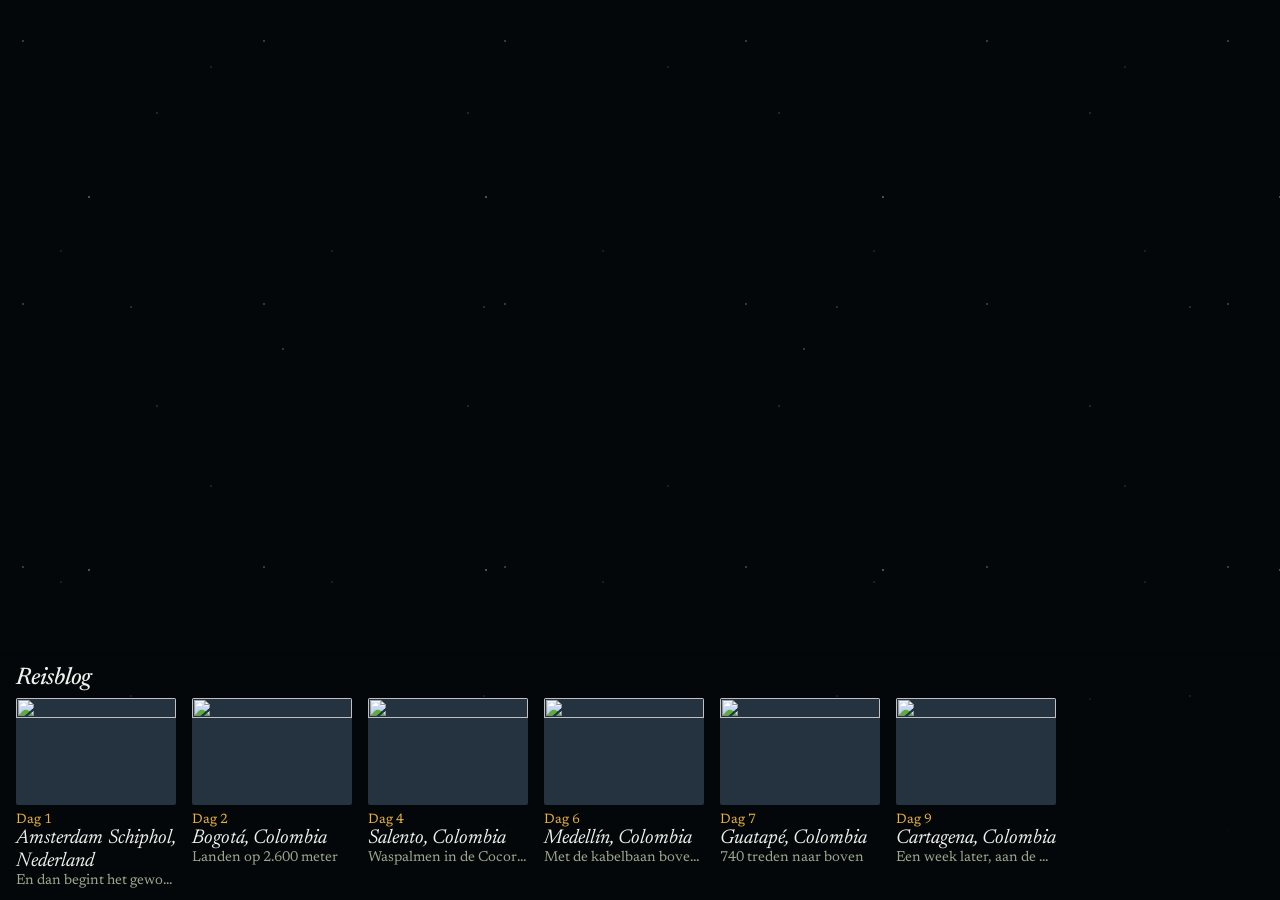
==== commit 788bc555: "deploy: tislars/reisblog@24d8ef2cce07f2e2e594f7fa2865cb9feb9c1b5e" ====
--- a/index.html
+++ b/index.html
@@ -1,2 +1,2 @@
-<!DOCTYPE html><html lang="nl" data-theme="dark"><head><meta charset="utf-8"><meta name="viewport" content="width=device-width, initial-scale=1, viewport-fit=cover"><link rel="icon" type="image/svg+xml" href="/favicon.svg"><link rel="alternate" type="application/rss+xml" title="Reisblog" href="/rss.xml"><link rel="preconnect" href="https://fonts.googleapis.com"><link rel="preconnect" href="https://fonts.gstatic.com" crossorigin><link rel="stylesheet" href="https://fonts.googleapis.com/css2?family=Newsreader:ital,opsz,wght@0,6..72,300..700;1,6..72,300..700&display=swap"><title>Reisblog</title><meta name="description" content="Vier maanden onderweg, post voor post op de kaart."><meta property="og:type" content="website"><meta property="og:title" content="Reisblog"><meta property="og:description" content="Vier maanden onderweg, post voor post op de kaart."><meta property="og:url" content="https://tislars.github.io/"><meta name="twitter:card" content="summary"><script async data-goatcounter="https://tislars.goatcounter.com/count" src="https://gc.zgo.at/count.js"></script><link rel="stylesheet" href="/_astro/index.DmfmIn6t.css"><style>:root{--nachtzee:#0e1a24;--steen:#eef0eb;--inkt:#1c2620;--mos:#6f7f5c;--oker:#e8b23a;--oker-donker:#7e5709;--accent:var(--oker);--link:var(--oker-donker);--bg:var(--steen);--fg:var(--inkt);--muted:#5a6650;--line:#d5dacd;--font:"Newsreader", Georgia, serif;color-scheme:light}[data-theme=dark]{--link:var(--oker);--bg:var(--nachtzee);--fg:var(--steen);--muted:#9aa78c;--line:#24333f;color-scheme:dark}*,:before,:after{box-sizing:border-box}@view-transition{navigation:auto}::view-transition-group(*){animation-duration:.3s;animation-timing-function:ease-out}@media (prefers-reduced-motion:reduce){@view-transition{navigation:none}}html,body{background:var(--bg);color:var(--fg);font-family:var(--font);font-optical-sizing:auto;-webkit-font-smoothing:antialiased;margin:0}a{color:var(--link);text-underline-offset:.2em;text-decoration-thickness:1px;transition:color .15s,text-decoration-color .15s}:focus-visible{outline:2px solid var(--accent);outline-offset:2px}.sr-only{clip-path:inset(50%);white-space:nowrap;width:1px;height:1px;position:absolute;overflow:hidden}@keyframes rise{0%{opacity:0;translate:0 .75rem}}@media (prefers-reduced-motion:reduce){*,:before,:after{transition-duration:.01ms!important;animation-duration:.01ms!important;animation-iteration-count:1!important}}
-</style></head><body><h1 class="sr-only" data-astro-cid-lcdefpme>Reisblog</h1><div id="globe" role="region" aria-label="Wereldkaart met posts" data-astro-cid-lcdefpme></div><aside id="preview" class="card" hidden aria-live="polite" data-astro-cid-lcdefpme></aside><section class="timeline" aria-label="Alle posts" data-astro-cid-lcdefpme><header data-astro-cid-lcdefpme><span class="title" data-astro-cid-lcdefpme>Reisblog</span><span class="links" data-astro-cid-lcdefpme></span></header><ol data-astro-cid-lcdefpme><li data-astro-cid-lcdefpme><a href="/2026/11/bogota/" data-fly="/2026/11/bogota/" data-astro-cid-lcdefpme><img src="https://live.staticflickr.com/65535/50060110263_2b2ddd37f2_c.jpg" alt="" loading="lazy" decoding="async" data-astro-cid-lcdefpme><span class="day" data-astro-cid-lcdefpme>Dag 1</span><span class="place" data-astro-cid-lcdefpme>Bogotá, Colombia</span><span class="post-title" data-astro-cid-lcdefpme>Landen op 2.600 meter</span></a></li><li data-astro-cid-lcdefpme><a href="/2026/11/salento/" data-fly="/2026/11/salento/" data-astro-cid-lcdefpme><img src="https://live.staticflickr.com/3804/8806646168_d1b61e9163_c.jpg" alt="" loading="lazy" decoding="async" data-astro-cid-lcdefpme><span class="day" data-astro-cid-lcdefpme>Dag 3</span><span class="place" data-astro-cid-lcdefpme>Salento, Colombia</span><span class="post-title" data-astro-cid-lcdefpme>Waspalmen in de Cocora-vallei</span></a></li><li data-astro-cid-lcdefpme><a href="/2026/11/medellin/" data-fly="/2026/11/medellin/" data-astro-cid-lcdefpme><img src="https://live.staticflickr.com/5478/10965169976_b53c3e0654_c.jpg" alt="" loading="lazy" decoding="async" data-astro-cid-lcdefpme><span class="day" data-astro-cid-lcdefpme>Dag 5</span><span class="place" data-astro-cid-lcdefpme>Medellín, Colombia</span><span class="post-title" data-astro-cid-lcdefpme>Met de kabelbaan boven de stad</span></a></li><li data-astro-cid-lcdefpme><a href="/2026/11/guatape/" data-fly="/2026/11/guatape/" data-astro-cid-lcdefpme><img src="https://live.staticflickr.com/1460/26342346552_801971599a_c.jpg" alt="" loading="lazy" decoding="async" data-astro-cid-lcdefpme><span class="day" data-astro-cid-lcdefpme>Dag 6</span><span class="place" data-astro-cid-lcdefpme>Guatapé, Colombia</span><span class="post-title" data-astro-cid-lcdefpme>740 treden naar boven</span></a></li><li data-astro-cid-lcdefpme><a href="/2026/11/cartagena/" data-fly="/2026/11/cartagena/" data-astro-cid-lcdefpme><img src="https://live.staticflickr.com/8582/16286625671_409e524546_c.jpg" alt="" loading="lazy" decoding="async" data-astro-cid-lcdefpme><span class="day" data-astro-cid-lcdefpme>Dag 8</span><span class="place" data-astro-cid-lcdefpme>Cartagena, Colombia</span><span class="post-title" data-astro-cid-lcdefpme>Een week later, aan de Caribische kust</span></a></li></ol></section><script id="globe-data" type="application/json">{"posts":[{"url":"/2026/11/bogota/","title":"Landen op 2.600 meter","place":"Bogotá, Colombia","date":"7 november 2026","day":1,"lat":4.6,"lng":-74.08,"thumb":"https://live.staticflickr.com/65535/50060110263_2b2ddd37f2_c.jpg"},{"url":"/2026/11/salento/","title":"Waspalmen in de Cocora-vallei","place":"Salento, Colombia","date":"9 november 2026","day":3,"lat":4.64,"lng":-75.57,"thumb":"https://live.staticflickr.com/3804/8806646168_d1b61e9163_c.jpg"},{"url":"/2026/11/medellin/","title":"Met de kabelbaan boven de stad","place":"Medellín, Colombia","date":"11 november 2026","day":5,"lat":6.24,"lng":-75.58,"thumb":"https://live.staticflickr.com/5478/10965169976_b53c3e0654_c.jpg"},{"url":"/2026/11/guatape/","title":"740 treden naar boven","place":"Guatapé, Colombia","date":"12 november 2026","day":6,"lat":6.23,"lng":-75.16,"thumb":"https://live.staticflickr.com/1460/26342346552_801971599a_c.jpg"},{"url":"/2026/11/cartagena/","title":"Een week later, aan de Caribische kust","place":"Cartagena, Colombia","date":"14 november 2026","day":8,"lat":10.39,"lng":-75.51,"thumb":"https://live.staticflickr.com/8582/16286625671_409e524546_c.jpg"}],"home":{"name":"Nederland","lat":52.37,"lng":4.9},"accent":"#E8B23A"}</script></body></html><script type="module" src="/_astro/index.astro_astro_type_script_index_0_lang.DIwXvSYK.js"></script>+<!DOCTYPE html><html lang="nl" data-theme="dark"><head><meta charset="utf-8"><meta name="viewport" content="width=device-width, initial-scale=1, viewport-fit=cover"><link rel="icon" type="image/svg+xml" href="/favicon.svg"><link rel="alternate" type="application/rss+xml" title="Reisblog" href="/rss.xml"><link rel="preconnect" href="https://fonts.googleapis.com"><link rel="preconnect" href="https://fonts.gstatic.com" crossorigin><link rel="stylesheet" href="https://fonts.googleapis.com/css2?family=Newsreader:ital,opsz,wght@0,6..72,300..700;1,6..72,300..700&display=swap"><title>Reisblog</title><meta name="description" content="Vier maanden onderweg, post voor post op de kaart."><meta property="og:type" content="website"><meta property="og:title" content="Reisblog"><meta property="og:description" content="Vier maanden onderweg, post voor post op de kaart."><meta property="og:url" content="https://tislars.github.io/"><meta name="twitter:card" content="summary"><script async data-goatcounter="https://tislars.goatcounter.com/count" src="https://gc.zgo.at/count.js"></script><link rel="stylesheet" href="/_astro/index.Cmjx7bwm.css"><style>:root{--nachtzee:#0e1a24;--steen:#eef0eb;--inkt:#1c2620;--mos:#6f7f5c;--oker:#e8b23a;--oker-donker:#7e5709;--accent:var(--oker);--link:var(--oker-donker);--bg:var(--steen);--fg:var(--inkt);--muted:#5a6650;--line:#d5dacd;--font:"Newsreader", Georgia, serif;color-scheme:light}[data-theme=dark]{--link:var(--oker);--bg:var(--nachtzee);--fg:var(--steen);--muted:#9aa78c;--line:#24333f;color-scheme:dark}*,:before,:after{box-sizing:border-box}@view-transition{navigation:auto}::view-transition-group(*){animation-duration:.3s;animation-timing-function:ease-out}@media (prefers-reduced-motion:reduce){@view-transition{navigation:none}}html,body{background:var(--bg);color:var(--fg);font-family:var(--font);font-optical-sizing:auto;-webkit-font-smoothing:antialiased;margin:0}a{color:var(--link);text-underline-offset:.2em;text-decoration-thickness:1px;transition:color .15s,text-decoration-color .15s}:focus-visible{outline:2px solid var(--accent);outline-offset:2px}.sr-only{clip-path:inset(50%);white-space:nowrap;width:1px;height:1px;position:absolute;overflow:hidden}@keyframes rise{0%{opacity:0;translate:0 .75rem}}@media (prefers-reduced-motion:reduce){*,:before,:after{transition-duration:.01ms!important;animation-duration:.01ms!important;animation-iteration-count:1!important}}
+</style></head><body><h1 class="sr-only" data-astro-cid-lcdefpme>Reisblog</h1><div id="globe" role="region" aria-label="Wereldkaart met posts" data-astro-cid-lcdefpme></div><aside id="preview" class="card" hidden aria-live="polite" data-astro-cid-lcdefpme></aside><section class="timeline" aria-label="Alle posts" data-astro-cid-lcdefpme><header data-astro-cid-lcdefpme><span class="title" data-astro-cid-lcdefpme>Reisblog</span><span class="links" data-astro-cid-lcdefpme></span></header><ol data-astro-cid-lcdefpme><li data-astro-cid-lcdefpme><a href="/2026/11/schiphol/" data-fly="/2026/11/schiphol/" data-astro-cid-lcdefpme><img src="https://live.staticflickr.com/4033/4529578230_968f973b24_o.jpg" alt="" loading="lazy" decoding="async" data-astro-cid-lcdefpme><span class="day" data-astro-cid-lcdefpme>Dag 1</span><span class="place" data-astro-cid-lcdefpme>Amsterdam Schiphol, Nederland</span><span class="post-title" data-astro-cid-lcdefpme>En dan begint het gewoon</span></a></li><li data-astro-cid-lcdefpme><a href="/2026/11/bogota/" data-fly="/2026/11/bogota/" data-astro-cid-lcdefpme><img src="https://live.staticflickr.com/65535/50060110263_2b2ddd37f2_c.jpg" alt="" loading="lazy" decoding="async" data-astro-cid-lcdefpme><span class="day" data-astro-cid-lcdefpme>Dag 2</span><span class="place" data-astro-cid-lcdefpme>Bogotá, Colombia</span><span class="post-title" data-astro-cid-lcdefpme>Landen op 2.600 meter</span></a></li><li data-astro-cid-lcdefpme><a href="/2026/11/salento/" data-fly="/2026/11/salento/" data-astro-cid-lcdefpme><img src="https://live.staticflickr.com/3804/8806646168_d1b61e9163_c.jpg" alt="" loading="lazy" decoding="async" data-astro-cid-lcdefpme><span class="day" data-astro-cid-lcdefpme>Dag 4</span><span class="place" data-astro-cid-lcdefpme>Salento, Colombia</span><span class="post-title" data-astro-cid-lcdefpme>Waspalmen in de Cocora-vallei</span></a></li><li data-astro-cid-lcdefpme><a href="/2026/11/medellin/" data-fly="/2026/11/medellin/" data-astro-cid-lcdefpme><img src="https://live.staticflickr.com/5478/10965169976_b53c3e0654_c.jpg" alt="" loading="lazy" decoding="async" data-astro-cid-lcdefpme><span class="day" data-astro-cid-lcdefpme>Dag 6</span><span class="place" data-astro-cid-lcdefpme>Medellín, Colombia</span><span class="post-title" data-astro-cid-lcdefpme>Met de kabelbaan boven de stad</span></a></li><li data-astro-cid-lcdefpme><a href="/2026/11/guatape/" data-fly="/2026/11/guatape/" data-astro-cid-lcdefpme><img src="https://live.staticflickr.com/1460/26342346552_801971599a_c.jpg" alt="" loading="lazy" decoding="async" data-astro-cid-lcdefpme><span class="day" data-astro-cid-lcdefpme>Dag 7</span><span class="place" data-astro-cid-lcdefpme>Guatapé, Colombia</span><span class="post-title" data-astro-cid-lcdefpme>740 treden naar boven</span></a></li><li data-astro-cid-lcdefpme><a href="/2026/11/cartagena/" data-fly="/2026/11/cartagena/" data-astro-cid-lcdefpme><img src="https://live.staticflickr.com/8582/16286625671_409e524546_c.jpg" alt="" loading="lazy" decoding="async" data-astro-cid-lcdefpme><span class="day" data-astro-cid-lcdefpme>Dag 9</span><span class="place" data-astro-cid-lcdefpme>Cartagena, Colombia</span><span class="post-title" data-astro-cid-lcdefpme>Een week later, aan de Caribische kust</span></a></li></ol></section><script id="globe-data" type="application/json">{"posts":[{"url":"/2026/11/schiphol/","title":"En dan begint het gewoon","place":"Amsterdam Schiphol, Nederland","date":"6 november 2026","day":1,"lat":52.31,"lng":4.76,"thumb":"https://live.staticflickr.com/4033/4529578230_968f973b24_o.jpg"},{"url":"/2026/11/bogota/","title":"Landen op 2.600 meter","place":"Bogotá, Colombia","date":"7 november 2026","day":2,"lat":4.6,"lng":-74.08,"thumb":"https://live.staticflickr.com/65535/50060110263_2b2ddd37f2_c.jpg"},{"url":"/2026/11/salento/","title":"Waspalmen in de Cocora-vallei","place":"Salento, Colombia","date":"9 november 2026","day":4,"lat":4.64,"lng":-75.57,"thumb":"https://live.staticflickr.com/3804/8806646168_d1b61e9163_c.jpg"},{"url":"/2026/11/medellin/","title":"Met de kabelbaan boven de stad","place":"Medellín, Colombia","date":"11 november 2026","day":6,"lat":6.24,"lng":-75.58,"thumb":"https://live.staticflickr.com/5478/10965169976_b53c3e0654_c.jpg"},{"url":"/2026/11/guatape/","title":"740 treden naar boven","place":"Guatapé, Colombia","date":"12 november 2026","day":7,"lat":6.23,"lng":-75.16,"thumb":"https://live.staticflickr.com/1460/26342346552_801971599a_c.jpg"},{"url":"/2026/11/cartagena/","title":"Een week later, aan de Caribische kust","place":"Cartagena, Colombia","date":"14 november 2026","day":9,"lat":10.39,"lng":-75.51,"thumb":"https://live.staticflickr.com/8582/16286625671_409e524546_c.jpg"}],"home":{"name":"Nederland","lat":52.37,"lng":4.9},"accent":"#E8B23A"}</script></body></html><script type="module" src="/_astro/index.astro_astro_type_script_index_0_lang.Cuiz75Ij.js"></script>
--- a/_astro/index.Cmjx7bwm.css
+++ b/_astro/index.Cmjx7bwm.css
@@ -0,0 +1 @@
+.maplibregl-map{-webkit-tap-highlight-color:#0000;-webkit-touch-callout:none;font:12px/20px Helvetica Neue,Arial,Helvetica,sans-serif;position:relative;overflow:hidden}.maplibregl-canvas{position:absolute;top:0;left:0}.maplibregl-map:fullscreen{width:100%;height:100%}.maplibregl-ctrl-group button.maplibregl-ctrl-compass{touch-action:none}.maplibregl-canvas-container.maplibregl-interactive,.maplibregl-ctrl-group button.maplibregl-ctrl-compass{cursor:grab;-webkit-user-select:none;-moz-user-select:none;user-select:none}.maplibregl-canvas-container.maplibregl-interactive.maplibregl-track-pointer{cursor:pointer}.maplibregl-canvas-container.maplibregl-interactive:active,.maplibregl-ctrl-group button.maplibregl-ctrl-compass:active{cursor:grabbing}.maplibregl-canvas-container.maplibregl-touch-zoom-rotate,.maplibregl-canvas-container.maplibregl-touch-zoom-rotate .maplibregl-canvas{touch-action:pan-x pan-y}.maplibregl-canvas-container.maplibregl-touch-drag-pan,.maplibregl-canvas-container.maplibregl-touch-drag-pan .maplibregl-canvas{touch-action:pinch-zoom}.maplibregl-canvas-container.maplibregl-touch-zoom-rotate.maplibregl-touch-drag-pan,.maplibregl-canvas-container.maplibregl-touch-zoom-rotate.maplibregl-touch-drag-pan .maplibregl-canvas{touch-action:none}.maplibregl-canvas-container.maplibregl-touch-drag-pan.maplibregl-cooperative-gestures,.maplibregl-canvas-container.maplibregl-touch-drag-pan.maplibregl-cooperative-gestures .maplibregl-canvas{touch-action:pan-x pan-y}.maplibregl-ctrl-bottom-left,.maplibregl-ctrl-bottom-right,.maplibregl-ctrl-top-left,.maplibregl-ctrl-top-right{pointer-events:none;z-index:2;position:absolute}.maplibregl-ctrl-top-left{top:0;left:0}.maplibregl-ctrl-top-right{top:0;right:0}.maplibregl-ctrl-bottom-left{bottom:0;left:0}.maplibregl-ctrl-bottom-right{bottom:0;right:0}.maplibregl-ctrl{clear:both;pointer-events:auto;transform:translate(0)}.maplibregl-ctrl-top-left .maplibregl-ctrl{float:left;margin:10px 0 0 10px}.maplibregl-ctrl-top-right .maplibregl-ctrl{float:right;margin:10px 10px 0 0}.maplibregl-ctrl-bottom-left .maplibregl-ctrl{float:left;margin:0 0 10px 10px}.maplibregl-ctrl-bottom-right .maplibregl-ctrl{float:right;margin:0 10px 10px 0}.maplibregl-ctrl-group{background:#fff;border-radius:4px}.maplibregl-ctrl-group:not(:empty){box-shadow:0 0 0 2px #0000001a}.maplibregl-ctrl-group button{box-sizing:border-box;cursor:pointer;background-color:#0000;border:0;outline:none;width:29px;height:29px;padding:0;display:block}.maplibregl-ctrl button{-webkit-user-select:none;-moz-user-select:none;user-select:none}.maplibregl-ctrl-group button+button{border-top:1px solid #ddd}.maplibregl-ctrl button .maplibregl-ctrl-icon{background-position:50%;background-repeat:no-repeat;width:100%;height:100%;display:block}@media (forced-colors:active){.maplibregl-ctrl-group:not(:empty){box-shadow:0 0 0 2px buttontext}.maplibregl-ctrl-icon{background-color:#0000}.maplibregl-ctrl-group button+button{border-top:1px solid buttontext}}.maplibregl-ctrl button::-moz-focus-inner{border:0;padding:0}.maplibregl-ctrl-attrib-button:focus,.maplibregl-ctrl-group button:focus{box-shadow:0 0 2px 2px #0096ff}.maplibregl-ctrl button:disabled{cursor:not-allowed}.maplibregl-ctrl button:disabled .maplibregl-ctrl-icon{opacity:.25}@media (hover:hover){.maplibregl-ctrl button:not(:disabled):hover{background-color:#0000000d}}.maplibregl-ctrl button:not(:disabled):active{background-color:#0000000d}.maplibregl-ctrl-group button:focus:focus-visible{box-shadow:0 0 2px 2px #0096ff}.maplibregl-ctrl-group button:focus:not(:focus-visible){box-shadow:none}.maplibregl-ctrl-group button:focus:first-child{border-radius:4px 4px 0 0}.maplibregl-ctrl-group button:focus:last-child{border-radius:0 0 4px 4px}.maplibregl-ctrl-group button:focus:only-child{border-radius:inherit}.maplibregl-ctrl button.maplibregl-ctrl-zoom-out .maplibregl-ctrl-icon{background-image:url("data:image/svg+xml;charset=utf-8,%3Csvg xmlns='http://www.w3.org/2000/svg' width='29' height='29' viewBox='0 0 29 29' fill='%23333'%3E %3Cpath d='M10 13c-.75 0-1.5.75-1.5 1.5S9.25 16 10 16h9c.75 0 1.5-.75 1.5-1.5S19.75 13 19 13z'/%3E %3C/svg%3E")}.maplibregl-ctrl button.maplibregl-ctrl-zoom-in .maplibregl-ctrl-icon{background-image:url("data:image/svg+xml;charset=utf-8,%3Csvg xmlns='http://www.w3.org/2000/svg' width='29' height='29' viewBox='0 0 29 29' fill='%23333'%3E %3Cpath d='M14.5 8.5c-.75 0-1.5.75-1.5 1.5v3h-3c-.75 0-1.5.75-1.5 1.5S9.25 16 10 16h3v3c0 .75.75 1.5 1.5 1.5S16 19.75 16 19v-3h3c.75 0 1.5-.75 1.5-1.5S19.75 13 19 13h-3v-3c0-.75-.75-1.5-1.5-1.5'/%3E %3C/svg%3E")}@media (forced-colors:active){.maplibregl-ctrl button.maplibregl-ctrl-zoom-out .maplibregl-ctrl-icon{background-image:url("data:image/svg+xml;charset=utf-8,%3Csvg xmlns='http://www.w3.org/2000/svg' width='29' height='29' viewBox='0 0 29 29' fill='%23fff'%3E %3Cpath d='M10 13c-.75 0-1.5.75-1.5 1.5S9.25 16 10 16h9c.75 0 1.5-.75 1.5-1.5S19.75 13 19 13z'/%3E %3C/svg%3E")}.maplibregl-ctrl button.maplibregl-ctrl-zoom-in .maplibregl-ctrl-icon{background-image:url("data:image/svg+xml;charset=utf-8,%3Csvg xmlns='http://www.w3.org/2000/svg' width='29' height='29' viewBox='0 0 29 29' fill='%23fff'%3E %3Cpath d='M14.5 8.5c-.75 0-1.5.75-1.5 1.5v3h-3c-.75 0-1.5.75-1.5 1.5S9.25 16 10 16h3v3c0 .75.75 1.5 1.5 1.5S16 19.75 16 19v-3h3c.75 0 1.5-.75 1.5-1.5S19.75 13 19 13h-3v-3c0-.75-.75-1.5-1.5-1.5'/%3E %3C/svg%3E")}}@media (forced-colors:active) and (prefers-color-scheme:light){.maplibregl-ctrl button.maplibregl-ctrl-zoom-out .maplibregl-ctrl-icon{background-image:url("data:image/svg+xml;charset=utf-8,%3Csvg xmlns='http://www.w3.org/2000/svg' width='29' height='29' viewBox='0 0 29 29' fill='%23000'%3E %3Cpath d='M10 13c-.75 0-1.5.75-1.5 1.5S9.25 16 10 16h9c.75 0 1.5-.75 1.5-1.5S19.75 13 19 13z'/%3E %3C/svg%3E")}.maplibregl-ctrl button.maplibregl-ctrl-zoom-in .maplibregl-ctrl-icon{background-image:url("data:image/svg+xml;charset=utf-8,%3Csvg xmlns='http://www.w3.org/2000/svg' width='29' height='29' viewBox='0 0 29 29' fill='%23000'%3E %3Cpath d='M14.5 8.5c-.75 0-1.5.75-1.5 1.5v3h-3c-.75 0-1.5.75-1.5 1.5S9.25 16 10 16h3v3c0 .75.75 1.5 1.5 1.5S16 19.75 16 19v-3h3c.75 0 1.5-.75 1.5-1.5S19.75 13 19 13h-3v-3c0-.75-.75-1.5-1.5-1.5'/%3E %3C/svg%3E")}}.maplibregl-ctrl button.maplibregl-ctrl-fullscreen .maplibregl-ctrl-icon{background-image:url("data:image/svg+xml;charset=utf-8,%3Csvg xmlns='http://www.w3.org/2000/svg' width='29' height='29' viewBox='0 0 29 29' fill='%23333'%3E %3Cpath d='M24 16v5.5c0 1.75-.75 2.5-2.5 2.5H16v-1l3-1.5-4-5.5 1-1 5.5 4 1.5-3zM6 16l1.5 3 5.5-4 1 1-4 5.5 3 1.5v1H7.5C5.75 24 5 23.25 5 21.5V16zm7-11v1l-3 1.5 4 5.5-1 1-5.5-4L6 13H5V7.5C5 5.75 5.75 5 7.5 5zm11 2.5c0-1.75-.75-2.5-2.5-2.5H16v1l3 1.5-4 5.5 1 1 5.5-4 1.5 3h1z'/%3E %3C/svg%3E")}.maplibregl-ctrl button.maplibregl-ctrl-shrink .maplibregl-ctrl-icon{background-image:url("data:image/svg+xml;charset=utf-8,%3Csvg xmlns='http://www.w3.org/2000/svg' width='29' height='29' viewBox='0 0 29 29'%3E %3Cpath d='M18.5 16c-1.75 0-2.5.75-2.5 2.5V24h1l1.5-3 5.5 4 1-1-4-5.5 3-1.5v-1zM13 18.5c0-1.75-.75-2.5-2.5-2.5H5v1l3 1.5L4 24l1 1 5.5-4 1.5 3h1zm3-8c0 1.75.75 2.5 2.5 2.5H24v-1l-3-1.5L25 5l-1-1-5.5 4L17 5h-1zM10.5 13c1.75 0 2.5-.75 2.5-2.5V5h-1l-1.5 3L5 4 4 5l4 5.5L5 12v1z'/%3E %3C/svg%3E")}@media (forced-colors:active){.maplibregl-ctrl button.maplibregl-ctrl-fullscreen .maplibregl-ctrl-icon{background-image:url("data:image/svg+xml;charset=utf-8,%3Csvg xmlns='http://www.w3.org/2000/svg' width='29' height='29' viewBox='0 0 29 29' fill='%23fff'%3E %3Cpath d='M24 16v5.5c0 1.75-.75 2.5-2.5 2.5H16v-1l3-1.5-4-5.5 1-1 5.5 4 1.5-3zM6 16l1.5 3 5.5-4 1 1-4 5.5 3 1.5v1H7.5C5.75 24 5 23.25 5 21.5V16zm7-11v1l-3 1.5 4 5.5-1 1-5.5-4L6 13H5V7.5C5 5.75 5.75 5 7.5 5zm11 2.5c0-1.75-.75-2.5-2.5-2.5H16v1l3 1.5-4 5.5 1 1 5.5-4 1.5 3h1z'/%3E %3C/svg%3E")}.maplibregl-ctrl button.maplibregl-ctrl-shrink .maplibregl-ctrl-icon{background-image:url("data:image/svg+xml;charset=utf-8,%3Csvg xmlns='http://www.w3.org/2000/svg' width='29' height='29' viewBox='0 0 29 29' fill='%23fff'%3E %3Cpath d='M18.5 16c-1.75 0-2.5.75-2.5 2.5V24h1l1.5-3 5.5 4 1-1-4-5.5 3-1.5v-1zM13 18.5c0-1.75-.75-2.5-2.5-2.5H5v1l3 1.5L4 24l1 1 5.5-4 1.5 3h1zm3-8c0 1.75.75 2.5 2.5 2.5H24v-1l-3-1.5L25 5l-1-1-5.5 4L17 5h-1zM10.5 13c1.75 0 2.5-.75 2.5-2.5V5h-1l-1.5 3L5 4 4 5l4 5.5L5 12v1z'/%3E %3C/svg%3E")}}@media (forced-colors:active) and (prefers-color-scheme:light){.maplibregl-ctrl button.maplibregl-ctrl-fullscreen .maplibregl-ctrl-icon{background-image:url("data:image/svg+xml;charset=utf-8,%3Csvg xmlns='http://www.w3.org/2000/svg' width='29' height='29' viewBox='0 0 29 29' fill='%23000'%3E %3Cpath d='M24 16v5.5c0 1.75-.75 2.5-2.5 2.5H16v-1l3-1.5-4-5.5 1-1 5.5 4 1.5-3zM6 16l1.5 3 5.5-4 1 1-4 5.5 3 1.5v1H7.5C5.75 24 5 23.25 5 21.5V16zm7-11v1l-3 1.5 4 5.5-1 1-5.5-4L6 13H5V7.5C5 5.75 5.75 5 7.5 5zm11 2.5c0-1.75-.75-2.5-2.5-2.5H16v1l3 1.5-4 5.5 1 1 5.5-4 1.5 3h1z'/%3E %3C/svg%3E")}.maplibregl-ctrl button.maplibregl-ctrl-shrink .maplibregl-ctrl-icon{background-image:url("data:image/svg+xml;charset=utf-8,%3Csvg xmlns='http://www.w3.org/2000/svg' width='29' height='29' viewBox='0 0 29 29' fill='%23000'%3E %3Cpath d='M18.5 16c-1.75 0-2.5.75-2.5 2.5V24h1l1.5-3 5.5 4 1-1-4-5.5 3-1.5v-1zM13 18.5c0-1.75-.75-2.5-2.5-2.5H5v1l3 1.5L4 24l1 1 5.5-4 1.5 3h1zm3-8c0 1.75.75 2.5 2.5 2.5H24v-1l-3-1.5L25 5l-1-1-5.5 4L17 5h-1zM10.5 13c1.75 0 2.5-.75 2.5-2.5V5h-1l-1.5 3L5 4 4 5l4 5.5L5 12v1z'/%3E %3C/svg%3E")}}.maplibregl-ctrl button.maplibregl-ctrl-compass .maplibregl-ctrl-icon{background-image:url("data:image/svg+xml;charset=utf-8,%3Csvg xmlns='http://www.w3.org/2000/svg' width='29' height='29' viewBox='0 0 29 29' fill='%23333'%3E %3Cpath d='m10.5 14 4-8 4 8z'/%3E %3Cpath fill='%23ccc' d='m10.5 16 4 8 4-8z'/%3E %3C/svg%3E")}@media (forced-colors:active){.maplibregl-ctrl button.maplibregl-ctrl-compass .maplibregl-ctrl-icon{background-image:url("data:image/svg+xml;charset=utf-8,%3Csvg xmlns='http://www.w3.org/2000/svg' width='29' height='29' viewBox='0 0 29 29' fill='%23fff'%3E %3Cpath d='m10.5 14 4-8 4 8z'/%3E %3Cpath fill='%23ccc' d='m10.5 16 4 8 4-8z'/%3E %3C/svg%3E")}}@media (forced-colors:active) and (prefers-color-scheme:light){.maplibregl-ctrl button.maplibregl-ctrl-compass .maplibregl-ctrl-icon{background-image:url("data:image/svg+xml;charset=utf-8,%3Csvg xmlns='http://www.w3.org/2000/svg' width='29' height='29' viewBox='0 0 29 29' fill='%23000'%3E %3Cpath d='m10.5 14 4-8 4 8z'/%3E %3Cpath fill='%23ccc' d='m10.5 16 4 8 4-8z'/%3E %3C/svg%3E")}}.maplibregl-ctrl button.maplibregl-ctrl-globe .maplibregl-ctrl-icon{background-image:url("data:image/svg+xml;charset=utf-8,%3Csvg xmlns='http://www.w3.org/2000/svg' width='22' height='22' fill='none' viewBox='0 0 22 22' stroke='%23333'%3E %3Ccircle cx='11' cy='11' r='8.5'/%3E %3Cpath d='M17.5 11c0 4.819-3.02 8.5-6.5 8.5S4.5 15.819 4.5 11 7.52 2.5 11 2.5s6.5 3.681 6.5 8.5Z'/%3E %3Cpath d='M13.5 11c0 2.447-.331 4.64-.853 6.206-.262.785-.562 1.384-.872 1.777-.314.399-.58.517-.775.517-.195 0-.461-.118-.775-.517-.31-.393-.61-.992-.872-1.777C8.831 15.64 8.5 13.446 8.5 11c0-2.447.331-4.64.853-6.206.262-.785.562-1.384.872-1.777.314-.399.58-.517.775-.517.195 0 .461.118.775.517.31.393.61.992.872 1.777.522 1.565.853 3.76.853 6.206Z'/%3E %3Cpath d='M11 7.5c-1.909 0-3.622-.166-4.845-.428-.616-.132-1.08-.283-1.379-.434a1.333 1.333 0 0 1-.224-.138c.047-.038.12-.085.224-.138.299-.151.763-.302 1.379-.434C7.378 5.666 9.091 5.5 11 5.5c1.909 0 3.622.166 4.845.428.616.132 1.08.283 1.379.434.105.053.177.1.224.138-.047.038-.12.085-.224.138-.299.151-.763.302-1.379.434-1.223.262-2.936.428-4.845.428ZM4.486 6.436ZM11 16.5c-1.909 0-3.622-.166-4.845-.428-.616-.132-1.08-.283-1.379-.434a1.33 1.33 0 0 1-.224-.138 1.33 1.33 0 0 1 .224-.138c.299-.151.763-.302 1.379-.434C7.378 14.666 9.091 14.5 11 14.5c1.909 0 3.622.166 4.845.428.616.132 1.08.283 1.379.434.105.053.177.1.224.138a1.33 1.33 0 0 1-.224.138c-.299.151-.763.302-1.379.434-1.223.262-2.936.428-4.845.428Zm-6.514-1.064ZM11 12.5c-2.46 0-4.672-.222-6.255-.574-.796-.177-1.406-.38-1.805-.59a1.465 1.465 0 0 1-.39-.272.293.293 0 0 1-.047-.064.293.293 0 0 1 .048-.064c.066-.073.189-.167.389-.272.399-.21 1.009-.413 1.805-.59C6.328 9.722 8.54 9.5 11 9.5s4.672.222 6.256.574c.795.177 1.405.38 1.804.59.2.105.323.2.39.272a.33.33 0 0 1 .047.064.293.293 0 0 1-.048.064 1.435 1.435 0 0 1-.389.272c-.399.21-1.009.413-1.804.59-1.584.352-3.796.574-6.256.574Zm-8.501-1.51v.002-.002Zm0 .018v.002-.002Zm17.002.002v-.002.002Zm0-.018v-.002.002Z'/%3E %3C/svg%3E")}.maplibregl-ctrl button.maplibregl-ctrl-globe-enabled .maplibregl-ctrl-icon{background-image:url("data:image/svg+xml;charset=utf-8,%3Csvg xmlns='http://www.w3.org/2000/svg' width='22' height='22' fill='none' viewBox='0 0 22 22' stroke='%2333b5e5'%3E %3Ccircle cx='11' cy='11' r='8.5'/%3E %3Cpath d='M17.5 11c0 4.819-3.02 8.5-6.5 8.5S4.5 15.819 4.5 11 7.52 2.5 11 2.5s6.5 3.681 6.5 8.5Z'/%3E %3Cpath d='M13.5 11c0 2.447-.331 4.64-.853 6.206-.262.785-.562 1.384-.872 1.777-.314.399-.58.517-.775.517-.195 0-.461-.118-.775-.517-.31-.393-.61-.992-.872-1.777C8.831 15.64 8.5 13.446 8.5 11c0-2.447.331-4.64.853-6.206.262-.785.562-1.384.872-1.777.314-.399.58-.517.775-.517.195 0 .461.118.775.517.31.393.61.992.872 1.777.522 1.565.853 3.76.853 6.206Z'/%3E %3Cpath d='M11 7.5c-1.909 0-3.622-.166-4.845-.428-.616-.132-1.08-.283-1.379-.434a1.333 1.333 0 0 1-.224-.138c.047-.038.12-.085.224-.138.299-.151.763-.302 1.379-.434C7.378 5.666 9.091 5.5 11 5.5c1.909 0 3.622.166 4.845.428.616.132 1.08.283 1.379.434.105.053.177.1.224.138-.047.038-.12.085-.224.138-.299.151-.763.302-1.379.434-1.223.262-2.936.428-4.845.428ZM4.486 6.436ZM11 16.5c-1.909 0-3.622-.166-4.845-.428-.616-.132-1.08-.283-1.379-.434a1.33 1.33 0 0 1-.224-.138 1.33 1.33 0 0 1 .224-.138c.299-.151.763-.302 1.379-.434C7.378 14.666 9.091 14.5 11 14.5c1.909 0 3.622.166 4.845.428.616.132 1.08.283 1.379.434.105.053.177.1.224.138a1.33 1.33 0 0 1-.224.138c-.299.151-.763.302-1.379.434-1.223.262-2.936.428-4.845.428Zm-6.514-1.064ZM11 12.5c-2.46 0-4.672-.222-6.255-.574-.796-.177-1.406-.38-1.805-.59a1.465 1.465 0 0 1-.39-.272.293.293 0 0 1-.047-.064.293.293 0 0 1 .048-.064c.066-.073.189-.167.389-.272.399-.21 1.009-.413 1.805-.59C6.328 9.722 8.54 9.5 11 9.5s4.672.222 6.256.574c.795.177 1.405.38 1.804.59.2.105.323.2.39.272a.33.33 0 0 1 .047.064.293.293 0 0 1-.048.064 1.435 1.435 0 0 1-.389.272c-.399.21-1.009.413-1.804.59-1.584.352-3.796.574-6.256.574Zm-8.501-1.51v.002-.002Zm0 .018v.002-.002Zm17.002.002v-.002.002Zm0-.018v-.002.002Z'/%3E %3C/svg%3E")}.maplibregl-ctrl button.maplibregl-ctrl-terrain .maplibregl-ctrl-icon{background-image:url("data:image/svg+xml;charset=utf-8,%3Csvg xmlns='http://www.w3.org/2000/svg' width='22' height='22' viewBox='0 0 22 22' fill='%23333'%3E %3Cpath d='m1.754 13.406 4.453-4.851 3.09 3.09 3.281 3.277.969-.969-3.309-3.312 3.844-4.121 6.148 6.886h1.082v-.855l-7.207-8.07-4.84 5.187L6.169 6.57l-5.48 5.965v.871ZM.688 16.844h20.625v1.375H.688Zm0 0'/%3E %3C/svg%3E")}.maplibregl-ctrl button.maplibregl-ctrl-terrain-enabled .maplibregl-ctrl-icon{background-image:url("data:image/svg+xml;charset=utf-8,%3Csvg xmlns='http://www.w3.org/2000/svg' width='22' height='22' viewBox='0 0 22 22' fill='%2333b5e5'%3E %3Cpath d='m1.754 13.406 4.453-4.851 3.09 3.09 3.281 3.277.969-.969-3.309-3.312 3.844-4.121 6.148 6.886h1.082v-.855l-7.207-8.07-4.84 5.187L6.169 6.57l-5.48 5.965v.871ZM.688 16.844h20.625v1.375H.688Zm0 0'/%3E %3C/svg%3E")}.maplibregl-ctrl button.maplibregl-ctrl-geolocate .maplibregl-ctrl-icon{background-image:url("data:image/svg+xml;charset=utf-8,%3Csvg xmlns='http://www.w3.org/2000/svg' width='29' height='29' viewBox='0 0 20 20' fill='%23333'%3E %3Cpath d='M10 4C9 4 9 5 9 5v.1A5 5 0 0 0 5.1 9H5s-1 0-1 1 1 1 1 1h.1A5 5 0 0 0 9 14.9v.1s0 1 1 1 1-1 1-1v-.1a5 5 0 0 0 3.9-3.9h.1s1 0 1-1-1-1-1-1h-.1A5 5 0 0 0 11 5.1V5s0-1-1-1m0 2.5a3.5 3.5 0 1 1 0 7 3.5 3.5 0 1 1 0-7'/%3E %3Ccircle id='dot' cx='10' cy='10' r='2'/%3E %3Cpath id='stroke' d='m14 5 1 1-9 9-1-1z' display='none'/%3E %3C/svg%3E")}.maplibregl-ctrl button.maplibregl-ctrl-geolocate:disabled .maplibregl-ctrl-icon{background-image:url("data:image/svg+xml;charset=utf-8,%3Csvg xmlns='http://www.w3.org/2000/svg' width='29' height='29' viewBox='0 0 20 20' fill='%23aaa'%3E %3Cpath d='M10 4C9 4 9 5 9 5v.1A5 5 0 0 0 5.1 9H5s-1 0-1 1 1 1 1 1h.1A5 5 0 0 0 9 14.9v.1s0 1 1 1 1-1 1-1v-.1a5 5 0 0 0 3.9-3.9h.1s1 0 1-1-1-1-1-1h-.1A5 5 0 0 0 11 5.1V5s0-1-1-1m0 2.5a3.5 3.5 0 1 1 0 7 3.5 3.5 0 1 1 0-7'/%3E %3Ccircle id='dot' cx='10' cy='10' r='2'/%3E %3Cpath id='stroke' d='m14 5 1 1-9 9-1-1z' fill='%23f00'/%3E %3C/svg%3E")}.maplibregl-ctrl button.maplibregl-ctrl-geolocate.maplibregl-ctrl-geolocate-active .maplibregl-ctrl-icon{background-image:url("data:image/svg+xml;charset=utf-8,%3Csvg xmlns='http://www.w3.org/2000/svg' width='29' height='29' viewBox='0 0 20 20' fill='%2333b5e5'%3E %3Cpath d='M10 4C9 4 9 5 9 5v.1A5 5 0 0 0 5.1 9H5s-1 0-1 1 1 1 1 1h.1A5 5 0 0 0 9 14.9v.1s0 1 1 1 1-1 1-1v-.1a5 5 0 0 0 3.9-3.9h.1s1 0 1-1-1-1-1-1h-.1A5 5 0 0 0 11 5.1V5s0-1-1-1m0 2.5a3.5 3.5 0 1 1 0 7 3.5 3.5 0 1 1 0-7'/%3E %3Ccircle id='dot' cx='10' cy='10' r='2'/%3E %3Cpath id='stroke' d='m14 5 1 1-9 9-1-1z' display='none'/%3E %3C/svg%3E")}.maplibregl-ctrl button.maplibregl-ctrl-geolocate.maplibregl-ctrl-geolocate-active-error .maplibregl-ctrl-icon{background-image:url("data:image/svg+xml;charset=utf-8,%3Csvg xmlns='http://www.w3.org/2000/svg' width='29' height='29' viewBox='0 0 20 20' fill='%23e58978'%3E %3Cpath d='M10 4C9 4 9 5 9 5v.1A5 5 0 0 0 5.1 9H5s-1 0-1 1 1 1 1 1h.1A5 5 0 0 0 9 14.9v.1s0 1 1 1 1-1 1-1v-.1a5 5 0 0 0 3.9-3.9h.1s1 0 1-1-1-1-1-1h-.1A5 5 0 0 0 11 5.1V5s0-1-1-1m0 2.5a3.5 3.5 0 1 1 0 7 3.5 3.5 0 1 1 0-7'/%3E %3Ccircle id='dot' cx='10' cy='10' r='2'/%3E %3Cpath id='stroke' d='m14 5 1 1-9 9-1-1z' display='none'/%3E %3C/svg%3E")}.maplibregl-ctrl button.maplibregl-ctrl-geolocate.maplibregl-ctrl-geolocate-background .maplibregl-ctrl-icon{background-image:url("data:image/svg+xml;charset=utf-8,%3Csvg xmlns='http://www.w3.org/2000/svg' width='29' height='29' viewBox='0 0 20 20' fill='%2333b5e5'%3E %3Cpath d='M10 4C9 4 9 5 9 5v.1A5 5 0 0 0 5.1 9H5s-1 0-1 1 1 1 1 1h.1A5 5 0 0 0 9 14.9v.1s0 1 1 1 1-1 1-1v-.1a5 5 0 0 0 3.9-3.9h.1s1 0 1-1-1-1-1-1h-.1A5 5 0 0 0 11 5.1V5s0-1-1-1m0 2.5a3.5 3.5 0 1 1 0 7 3.5 3.5 0 1 1 0-7'/%3E %3Ccircle id='dot' cx='10' cy='10' r='2' display='none'/%3E %3Cpath id='stroke' d='m14 5 1 1-9 9-1-1z' display='none'/%3E %3C/svg%3E")}.maplibregl-ctrl button.maplibregl-ctrl-geolocate.maplibregl-ctrl-geolocate-background-error .maplibregl-ctrl-icon{background-image:url("data:image/svg+xml;charset=utf-8,%3Csvg xmlns='http://www.w3.org/2000/svg' width='29' height='29' viewBox='0 0 20 20' fill='%23e54e33'%3E %3Cpath d='M10 4C9 4 9 5 9 5v.1A5 5 0 0 0 5.1 9H5s-1 0-1 1 1 1 1 1h.1A5 5 0 0 0 9 14.9v.1s0 1 1 1 1-1 1-1v-.1a5 5 0 0 0 3.9-3.9h.1s1 0 1-1-1-1-1-1h-.1A5 5 0 0 0 11 5.1V5s0-1-1-1m0 2.5a3.5 3.5 0 1 1 0 7 3.5 3.5 0 1 1 0-7'/%3E %3Ccircle id='dot' cx='10' cy='10' r='2' display='none'/%3E %3Cpath id='stroke' d='m14 5 1 1-9 9-1-1z' display='none'/%3E %3C/svg%3E")}.maplibregl-ctrl button.maplibregl-ctrl-geolocate.maplibregl-ctrl-geolocate-waiting .maplibregl-ctrl-icon{animation:2s linear infinite maplibregl-spin}@media (forced-colors:active){.maplibregl-ctrl button.maplibregl-ctrl-geolocate .maplibregl-ctrl-icon{background-image:url("data:image/svg+xml;charset=utf-8,%3Csvg xmlns='http://www.w3.org/2000/svg' width='29' height='29' viewBox='0 0 20 20' fill='%23fff'%3E %3Cpath d='M10 4C9 4 9 5 9 5v.1A5 5 0 0 0 5.1 9H5s-1 0-1 1 1 1 1 1h.1A5 5 0 0 0 9 14.9v.1s0 1 1 1 1-1 1-1v-.1a5 5 0 0 0 3.9-3.9h.1s1 0 1-1-1-1-1-1h-.1A5 5 0 0 0 11 5.1V5s0-1-1-1m0 2.5a3.5 3.5 0 1 1 0 7 3.5 3.5 0 1 1 0-7'/%3E %3Ccircle id='dot' cx='10' cy='10' r='2'/%3E %3Cpath id='stroke' d='m14 5 1 1-9 9-1-1z' display='none'/%3E %3C/svg%3E")}.maplibregl-ctrl button.maplibregl-ctrl-geolocate:disabled .maplibregl-ctrl-icon{background-image:url("data:image/svg+xml;charset=utf-8,%3Csvg xmlns='http://www.w3.org/2000/svg' width='29' height='29' viewBox='0 0 20 20' fill='%23999'%3E %3Cpath d='M10 4C9 4 9 5 9 5v.1A5 5 0 0 0 5.1 9H5s-1 0-1 1 1 1 1 1h.1A5 5 0 0 0 9 14.9v.1s0 1 1 1 1-1 1-1v-.1a5 5 0 0 0 3.9-3.9h.1s1 0 1-1-1-1-1-1h-.1A5 5 0 0 0 11 5.1V5s0-1-1-1m0 2.5a3.5 3.5 0 1 1 0 7 3.5 3.5 0 1 1 0-7'/%3E %3Ccircle id='dot' cx='10' cy='10' r='2'/%3E %3Cpath id='stroke' d='m14 5 1 1-9 9-1-1z' fill='%23f00'/%3E %3C/svg%3E")}.maplibregl-ctrl button.maplibregl-ctrl-geolocate.maplibregl-ctrl-geolocate-active .maplibregl-ctrl-icon{background-image:url("data:image/svg+xml;charset=utf-8,%3Csvg xmlns='http://www.w3.org/2000/svg' width='29' height='29' viewBox='0 0 20 20' fill='%2333b5e5'%3E %3Cpath d='M10 4C9 4 9 5 9 5v.1A5 5 0 0 0 5.1 9H5s-1 0-1 1 1 1 1 1h.1A5 5 0 0 0 9 14.9v.1s0 1 1 1 1-1 1-1v-.1a5 5 0 0 0 3.9-3.9h.1s1 0 1-1-1-1-1-1h-.1A5 5 0 0 0 11 5.1V5s0-1-1-1m0 2.5a3.5 3.5 0 1 1 0 7 3.5 3.5 0 1 1 0-7'/%3E %3Ccircle id='dot' cx='10' cy='10' r='2'/%3E %3Cpath id='stroke' d='m14 5 1 1-9 9-1-1z' display='none'/%3E %3C/svg%3E")}.maplibregl-ctrl button.maplibregl-ctrl-geolocate.maplibregl-ctrl-geolocate-active-error .maplibregl-ctrl-icon{background-image:url("data:image/svg+xml;charset=utf-8,%3Csvg xmlns='http://www.w3.org/2000/svg' width='29' height='29' viewBox='0 0 20 20' fill='%23e58978'%3E %3Cpath d='M10 4C9 4 9 5 9 5v.1A5 5 0 0 0 5.1 9H5s-1 0-1 1 1 1 1 1h.1A5 5 0 0 0 9 14.9v.1s0 1 1 1 1-1 1-1v-.1a5 5 0 0 0 3.9-3.9h.1s1 0 1-1-1-1-1-1h-.1A5 5 0 0 0 11 5.1V5s0-1-1-1m0 2.5a3.5 3.5 0 1 1 0 7 3.5 3.5 0 1 1 0-7'/%3E %3Ccircle id='dot' cx='10' cy='10' r='2'/%3E %3Cpath id='stroke' d='m14 5 1 1-9 9-1-1z' display='none'/%3E %3C/svg%3E")}.maplibregl-ctrl button.maplibregl-ctrl-geolocate.maplibregl-ctrl-geolocate-background .maplibregl-ctrl-icon{background-image:url("data:image/svg+xml;charset=utf-8,%3Csvg xmlns='http://www.w3.org/2000/svg' width='29' height='29' viewBox='0 0 20 20' fill='%2333b5e5'%3E %3Cpath d='M10 4C9 4 9 5 9 5v.1A5 5 0 0 0 5.1 9H5s-1 0-1 1 1 1 1 1h.1A5 5 0 0 0 9 14.9v.1s0 1 1 1 1-1 1-1v-.1a5 5 0 0 0 3.9-3.9h.1s1 0 1-1-1-1-1-1h-.1A5 5 0 0 0 11 5.1V5s0-1-1-1m0 2.5a3.5 3.5 0 1 1 0 7 3.5 3.5 0 1 1 0-7'/%3E %3Ccircle id='dot' cx='10' cy='10' r='2' display='none'/%3E %3Cpath id='stroke' d='m14 5 1 1-9 9-1-1z' display='none'/%3E %3C/svg%3E")}.maplibregl-ctrl button.maplibregl-ctrl-geolocate.maplibregl-ctrl-geolocate-background-error .maplibregl-ctrl-icon{background-image:url("data:image/svg+xml;charset=utf-8,%3Csvg xmlns='http://www.w3.org/2000/svg' width='29' height='29' viewBox='0 0 20 20' fill='%23e54e33'%3E %3Cpath d='M10 4C9 4 9 5 9 5v.1A5 5 0 0 0 5.1 9H5s-1 0-1 1 1 1 1 1h.1A5 5 0 0 0 9 14.9v.1s0 1 1 1 1-1 1-1v-.1a5 5 0 0 0 3.9-3.9h.1s1 0 1-1-1-1-1-1h-.1A5 5 0 0 0 11 5.1V5s0-1-1-1m0 2.5a3.5 3.5 0 1 1 0 7 3.5 3.5 0 1 1 0-7'/%3E %3Ccircle id='dot' cx='10' cy='10' r='2' display='none'/%3E %3Cpath id='stroke' d='m14 5 1 1-9 9-1-1z' display='none'/%3E %3C/svg%3E")}}@media (forced-colors:active) and (prefers-color-scheme:light){.maplibregl-ctrl button.maplibregl-ctrl-geolocate .maplibregl-ctrl-icon{background-image:url("data:image/svg+xml;charset=utf-8,%3Csvg xmlns='http://www.w3.org/2000/svg' width='29' height='29' viewBox='0 0 20 20' fill='%23000'%3E %3Cpath d='M10 4C9 4 9 5 9 5v.1A5 5 0 0 0 5.1 9H5s-1 0-1 1 1 1 1 1h.1A5 5 0 0 0 9 14.9v.1s0 1 1 1 1-1 1-1v-.1a5 5 0 0 0 3.9-3.9h.1s1 0 1-1-1-1-1-1h-.1A5 5 0 0 0 11 5.1V5s0-1-1-1m0 2.5a3.5 3.5 0 1 1 0 7 3.5 3.5 0 1 1 0-7'/%3E %3Ccircle id='dot' cx='10' cy='10' r='2'/%3E %3Cpath id='stroke' d='m14 5 1 1-9 9-1-1z' display='none'/%3E %3C/svg%3E")}.maplibregl-ctrl button.maplibregl-ctrl-geolocate:disabled .maplibregl-ctrl-icon{background-image:url("data:image/svg+xml;charset=utf-8,%3Csvg xmlns='http://www.w3.org/2000/svg' width='29' height='29' viewBox='0 0 20 20' fill='%23666'%3E %3Cpath d='M10 4C9 4 9 5 9 5v.1A5 5 0 0 0 5.1 9H5s-1 0-1 1 1 1 1 1h.1A5 5 0 0 0 9 14.9v.1s0 1 1 1 1-1 1-1v-.1a5 5 0 0 0 3.9-3.9h.1s1 0 1-1-1-1-1-1h-.1A5 5 0 0 0 11 5.1V5s0-1-1-1m0 2.5a3.5 3.5 0 1 1 0 7 3.5 3.5 0 1 1 0-7'/%3E %3Ccircle id='dot' cx='10' cy='10' r='2'/%3E %3Cpath id='stroke' d='m14 5 1 1-9 9-1-1z' fill='%23f00'/%3E %3C/svg%3E")}}@keyframes maplibregl-spin{0%{transform:rotate(0)}to{transform:rotate(1turn)}}a.maplibregl-ctrl-logo{cursor:pointer;background-image:url("data:image/svg+xml;charset=utf-8,%3Csvg xmlns='http://www.w3.org/2000/svg' width='88' height='23' fill='none'%3E %3Cpath fill='%23000' fill-opacity='.4' fill-rule='evenodd' d='M17.408 16.796h-1.827l2.501-12.095h.198l3.324 6.533.988 2.19.988-2.19 3.258-6.533h.181l2.6 12.095h-1.81l-1.218-5.644-.362-1.71-.658 1.71-2.929 5.644h-.098l-2.914-5.644-.757-1.71-.345 1.71zm1.958-3.42-.726 3.663a1.255 1.255 0 0 1-1.232 1.011h-1.827a1.255 1.255 0 0 1-1.229-1.509l2.501-12.095a1.255 1.255 0 0 1 1.23-1.001h.197a1.25 1.25 0 0 1 1.12.685l3.19 6.273 3.125-6.263a1.25 1.25 0 0 1 1.123-.695h.181a1.255 1.255 0 0 1 1.227.991l1.443 6.71a5 5 0 0 1 .314-.787l.009-.016a4.6 4.6 0 0 1 1.777-1.887c.782-.46 1.668-.667 2.611-.667a4.6 4.6 0 0 1 1.7.32l.306.134c.21-.16.474-.256.759-.256h1.694a1.255 1.255 0 0 1 1.212.925 1.255 1.255 0 0 1 1.212-.925h1.711c.284 0 .545.094.755.252.613-.3 1.312-.45 2.075-.45 1.356 0 2.557.445 3.482 1.4q.47.48.763 1.064V4.701a1.255 1.255 0 0 1 1.255-1.255h1.86A1.255 1.255 0 0 1 54.44 4.7v9.194h2.217c.19 0 .37.043.532.118v-4.77c0-.356.147-.678.385-.906a2.42 2.42 0 0 1-.682-1.71c0-.665.267-1.253.735-1.7a2.45 2.45 0 0 1 1.722-.674 2.43 2.43 0 0 1 1.705.675q.318.302.504.683V4.7a1.255 1.255 0 0 1 1.255-1.255h1.744A1.255 1.255 0 0 1 65.812 4.7v3.335a4.8 4.8 0 0 1 1.526-.246c.938 0 1.817.214 2.59.69a4.47 4.47 0 0 1 1.67 1.743v-.98a1.255 1.255 0 0 1 1.256-1.256h1.777c.233 0 .451.064.639.174a3.4 3.4 0 0 1 1.567-.372c.346 0 .861.02 1.285.232a1.25 1.25 0 0 1 .689 1.004 4.7 4.7 0 0 1 .853-.588c.795-.44 1.675-.647 2.61-.647 1.385 0 2.65.39 3.525 1.396.836.938 1.168 2.173 1.168 3.528q-.001.515-.056 1.051a1.255 1.255 0 0 1-.947 1.09l.408.952a1.255 1.255 0 0 1-.477 1.552c-.418.268-.92.463-1.458.612-.613.171-1.304.244-2.049.244-1.06 0-2.043-.207-2.886-.698l-.015-.008c-.798-.48-1.419-1.135-1.818-1.963l-.004-.008a5.8 5.8 0 0 1-.548-2.512q0-.429.053-.843a1.3 1.3 0 0 1-.333-.086l-.166-.004c-.223 0-.426.062-.643.228-.03.024-.142.139-.142.59v3.883a1.255 1.255 0 0 1-1.256 1.256h-1.777a1.255 1.255 0 0 1-1.256-1.256V15.69l-.032.057a4.8 4.8 0 0 1-1.86 1.833 5.04 5.04 0 0 1-2.484.634 4.5 4.5 0 0 1-1.935-.424 1.25 1.25 0 0 1-.764.258h-1.71a1.255 1.255 0 0 1-1.256-1.255V7.687a2.4 2.4 0 0 1-.428.625c.253.23.412.561.412.93v7.553a1.255 1.255 0 0 1-1.256 1.255h-1.843a1.25 1.25 0 0 1-.894-.373c-.228.23-.544.373-.894.373H51.32a1.255 1.255 0 0 1-1.256-1.255v-1.251l-.061.117a4.7 4.7 0 0 1-1.782 1.884 4.77 4.77 0 0 1-2.485.67 5.6 5.6 0 0 1-1.485-.188l.009 2.764a1.255 1.255 0 0 1-1.255 1.259h-1.729a1.255 1.255 0 0 1-1.255-1.255v-3.537a1.255 1.255 0 0 1-1.167.793h-1.679a1.25 1.25 0 0 1-.77-.263 4.5 4.5 0 0 1-1.945.429c-.885 0-1.724-.21-2.495-.632l-.017-.01a5 5 0 0 1-1.081-.836 1.255 1.255 0 0 1-1.254 1.312h-1.81a1.255 1.255 0 0 1-1.228-.99l-.782-3.625-2.044 3.939a1.25 1.25 0 0 1-1.115.676h-.098a1.25 1.25 0 0 1-1.116-.68l-2.061-3.994zM35.92 16.63l.207-.114.223-.15q.493-.356.735-.785l.061-.118.033 1.332h1.678V9.242h-1.694l-.033 1.267q-.133-.329-.526-.658l-.032-.028a3.2 3.2 0 0 0-.668-.428l-.27-.12a3.3 3.3 0 0 0-1.235-.23q-1.136-.001-1.974.493a3.36 3.36 0 0 0-1.3 1.382q-.445.89-.444 2.074 0 1.2.51 2.107a3.8 3.8 0 0 0 1.382 1.381 3.9 3.9 0 0 0 1.893.477q.795 0 1.455-.33zm-2.789-5.38q-.576.675-.575 1.762 0 1.102.559 1.794.576.675 1.645.675a2.25 2.25 0 0 0 .934-.19 2.2 2.2 0 0 0 .468-.29l.178-.161a2.2 2.2 0 0 0 .397-.561q.244-.5.244-1.15v-.115q0-.708-.296-1.267l-.043-.077a2.2 2.2 0 0 0-.633-.709l-.13-.086-.047-.028a2.1 2.1 0 0 0-1.073-.285q-1.052 0-1.629.692zm2.316 2.706c.163-.17.28-.407.28-.83v-.114c0-.292-.06-.508-.15-.68a.96.96 0 0 0-.353-.389.85.85 0 0 0-.464-.127c-.4 0-.56.114-.664.239l-.01.012c-.148.174-.275.45-.275.945 0 .506.122.801.27.99.097.11.266.224.68.224.303 0 .504-.09.687-.269zm7.545 1.705a2.6 2.6 0 0 0 .331.423q.319.33.755.548l.173.074q.65.255 1.49.255 1.02 0 1.844-.493a3.45 3.45 0 0 0 1.316-1.4q.493-.904.493-2.089 0-1.909-.988-2.913-.988-1.02-2.584-1.02-.898 0-1.575.347a3 3 0 0 0-.415.262l-.199.166a3.4 3.4 0 0 0-.64.82V9.242h-1.712v11.553h1.729l-.017-5.134zm.53-1.138q.206.29.48.5l.155.11.053.034q.51.296 1.119.297 1.07 0 1.645-.675.577-.69.576-1.762 0-1.119-.576-1.777-.558-.675-1.645-.675-.435 0-.835.16a2 2 0 0 0-.284.136 2 2 0 0 0-.363.254 2.2 2.2 0 0 0-.46.569l-.082.162a2.6 2.6 0 0 0-.213 1.072v.115q0 .707.296 1.267l.135.211zm.964-.818a1.1 1.1 0 0 0 .367.385.94.94 0 0 0 .476.118c.423 0 .59-.117.687-.23.159-.194.28-.478.28-.95 0-.53-.133-.8-.266-.952l-.021-.025c-.078-.094-.231-.221-.68-.221a1 1 0 0 0-.503.135l-.012.007a.86.86 0 0 0-.335.343c-.073.133-.132.324-.132.614v.115a1.4 1.4 0 0 0 .14.66zm15.7-6.222q.347-.346.346-.856a1.05 1.05 0 0 0-.345-.79 1.18 1.18 0 0 0-.84-.329q-.51 0-.855.33a1.05 1.05 0 0 0-.346.79q0 .51.346.855.345.346.856.346.51 0 .839-.346zm4.337 9.314.033-1.332q.191.403.59.747l.098.081a4 4 0 0 0 .316.224l.223.122a3.2 3.2 0 0 0 1.44.322 3.8 3.8 0 0 0 1.875-.477 3.5 3.5 0 0 0 1.382-1.366q.527-.89.526-2.09 0-1.184-.444-2.073a3.24 3.24 0 0 0-1.283-1.399q-.823-.51-1.942-.51a3.5 3.5 0 0 0-1.527.344l-.086.043-.165.09a3 3 0 0 0-.33.214q-.432.315-.656.707a2 2 0 0 0-.099.198l.082-1.283V4.701h-1.744v12.095zm.473-2.509a2.5 2.5 0 0 0 .566.7q.117.098.245.18l.144.08a2.1 2.1 0 0 0 .975.232q1.07 0 1.645-.675.576-.69.576-1.778 0-1.102-.576-1.777-.56-.691-1.645-.692a2.2 2.2 0 0 0-1.015.235q-.22.113-.415.282l-.15.142a2.1 2.1 0 0 0-.42.594q-.223.479-.223 1.1v.115q0 .705.293 1.26zm2.616-.293c.157-.191.28-.479.28-.967 0-.51-.13-.79-.276-.961l-.021-.026c-.082-.1-.232-.225-.67-.225a.87.87 0 0 0-.681.279l-.012.011c-.154.155-.274.38-.274.807v.115c0 .285.057.499.144.669a1.1 1.1 0 0 0 .367.405c.137.082.28.123.455.123.423 0 .59-.118.686-.23zm8.266-3.013q.345-.13.724-.14l.069-.002q.493 0 .642.099l.247-1.794q-.196-.099-.717-.099a2.3 2.3 0 0 0-.545.063 2 2 0 0 0-.411.148 2.2 2.2 0 0 0-.4.249 2.5 2.5 0 0 0-.485.499 2.7 2.7 0 0 0-.32.581l-.05.137v-1.48h-1.778v7.553h1.777v-3.884q0-.546.159-.943a1.5 1.5 0 0 1 .466-.636 2.5 2.5 0 0 1 .399-.253 2 2 0 0 1 .224-.099zm9.784 2.656.05-.922q0-1.743-.856-2.698-.838-.97-2.584-.97-1.119-.001-2.007.493a3.46 3.46 0 0 0-1.4 1.382q-.493.906-.493 2.106 0 1.07.428 1.975.428.89 1.332 1.432.906.526 2.255.526.973 0 1.668-.185l.044-.012.135-.04q.613-.184.984-.421l-.542-1.267q-.3.162-.642.274l-.297.087q-.51.131-1.3.131-.954 0-1.497-.444a1.6 1.6 0 0 1-.192-.193q-.366-.44-.512-1.234l-.004-.021zm-5.427-1.256-.003.022h3.752v-.138q-.011-.727-.288-1.118a1 1 0 0 0-.156-.176q-.46-.428-1.316-.428-.986 0-1.494.604-.379.45-.494 1.234zm-27.053 2.77V4.7h-1.86v12.095h5.333V15.15zm7.103-5.908v7.553h-1.843V9.242h1.843z'/%3E %3Cpath fill='%23fff' d='m19.63 11.151-.757-1.71-.345 1.71-1.12 5.644h-1.827L18.083 4.7h.197l3.325 6.533.988 2.19.988-2.19L26.839 4.7h.181l2.6 12.095h-1.81l-1.218-5.644-.362-1.71-.658 1.71-2.93 5.644h-.098l-2.913-5.644zm14.836 5.81q-1.02 0-1.893-.478a3.8 3.8 0 0 1-1.381-1.382q-.51-.906-.51-2.106 0-1.185.444-2.074a3.36 3.36 0 0 1 1.3-1.382q.839-.494 1.974-.494a3.3 3.3 0 0 1 1.234.231 3.3 3.3 0 0 1 .97.575q.396.33.527.659l.033-1.267h1.694v7.553H37.18l-.033-1.332q-.279.593-1.02 1.053a3.17 3.17 0 0 1-1.662.444zm.296-1.482q.938 0 1.58-.642.642-.66.642-1.711v-.115q0-.708-.296-1.267a2.2 2.2 0 0 0-.807-.872 2.1 2.1 0 0 0-1.119-.313q-1.053 0-1.629.692-.575.675-.575 1.76 0 1.103.559 1.795.577.675 1.645.675zm6.521-6.237h1.711v1.4q.906-1.597 2.83-1.597 1.596 0 2.584 1.02.988 1.005.988 2.914 0 1.185-.493 2.09a3.46 3.46 0 0 1-1.316 1.399 3.5 3.5 0 0 1-1.844.493q-.954 0-1.662-.329a2.67 2.67 0 0 1-1.086-.97l.017 5.134h-1.728zm4.048 6.22q1.07 0 1.645-.674.577-.69.576-1.762 0-1.119-.576-1.777-.558-.675-1.645-.675-.592 0-1.12.296-.51.28-.822.823-.296.527-.296 1.234v.115q0 .708.296 1.267.313.543.823.855.51.296 1.119.297z'/%3E %3Cpath fill='%23e1e3e9' d='M51.325 4.7h1.86v10.45h3.473v1.646h-5.333zm7.12 4.542h1.843v7.553h-1.843zm.905-1.415a1.16 1.16 0 0 1-.856-.346 1.17 1.17 0 0 1-.346-.856 1.05 1.05 0 0 1 .346-.79q.346-.329.856-.329.494 0 .839.33a1.05 1.05 0 0 1 .345.79 1.16 1.16 0 0 1-.345.855q-.33.346-.84.346zm7.875 9.133a3.17 3.17 0 0 1-1.662-.444q-.723-.46-1.004-1.053l-.033 1.332h-1.71V4.701h1.743v4.657l-.082 1.283q.279-.658 1.086-1.119a3.5 3.5 0 0 1 1.778-.477q1.119 0 1.942.51a3.24 3.24 0 0 1 1.283 1.4q.445.888.444 2.072 0 1.201-.526 2.09a3.5 3.5 0 0 1-1.382 1.366 3.8 3.8 0 0 1-1.876.477zm-.296-1.481q1.069 0 1.645-.675.577-.69.577-1.778 0-1.102-.577-1.776-.56-.691-1.645-.692a2.12 2.12 0 0 0-1.58.659q-.642.641-.642 1.694v.115q0 .71.296 1.267a2.4 2.4 0 0 0 .807.872 2.1 2.1 0 0 0 1.119.313zm5.927-6.237h1.777v1.481q.263-.757.856-1.217a2.14 2.14 0 0 1 1.349-.46q.527 0 .724.098l-.247 1.794q-.149-.099-.642-.099-.774 0-1.416.494-.626.493-.626 1.58v3.883h-1.777V9.242zm9.534 7.718q-1.35 0-2.255-.526-.904-.543-1.332-1.432a4.6 4.6 0 0 1-.428-1.975q0-1.2.493-2.106a3.46 3.46 0 0 1 1.4-1.382q.889-.495 2.007-.494 1.744 0 2.584.97.855.956.856 2.7 0 .444-.05.92h-5.43q.18 1.005.708 1.45.542.443 1.497.443.79 0 1.3-.131a4 4 0 0 0 .938-.362l.542 1.267q-.411.263-1.119.46-.708.198-1.711.197zm1.596-4.558q.016-1.02-.444-1.432-.46-.428-1.316-.428-1.728 0-1.991 1.86z'/%3E %3Cpath d='M5.074 15.948a.484.657 0 0 0-.486.659v1.84a.484.657 0 0 0 .486.659h4.101a.484.657 0 0 0 .486-.659v-1.84a.484.657 0 0 0-.486-.659zm3.56 1.16H5.617v.838h3.017z' style='fill:%23fff;fill-rule:evenodd;stroke-width:1.03600001'/%3E %3Cg style='stroke-width:1.12603545'%3E %3Cpath d='M-9.408-1.416c-3.833-.025-7.056 2.912-7.08 6.615-.02 3.08 1.653 4.832 3.107 6.268.903.892 1.721 1.74 2.32 2.902l-.525-.004c-.543-.003-.992.304-1.24.639a1.87 1.87 0 0 0-.362 1.121l-.011 1.877c-.003.402.104.787.347 1.125.244.338.688.653 1.23.656l4.142.028c.542.003.99-.306 1.238-.641a1.87 1.87 0 0 0 .363-1.121l.012-1.875a1.87 1.87 0 0 0-.348-1.127c-.243-.338-.688-.653-1.23-.656l-.518-.004c.597-1.145 1.425-1.983 2.348-2.87 1.473-1.414 3.18-3.149 3.2-6.226-.016-3.59-2.923-6.684-6.993-6.707m-.006 1.1v.002c3.274.02 5.92 2.532 5.9 5.6-.017 2.706-1.39 4.026-2.863 5.44-1.034.994-2.118 2.033-2.814 3.633-.018.041-.052.055-.075.065q-.013.004-.02.01a.34.34 0 0 1-.226.084.34.34 0 0 1-.224-.086l-.092-.077c-.699-1.615-1.768-2.669-2.781-3.67-1.454-1.435-2.797-2.762-2.78-5.478.02-3.067 2.7-5.545 5.975-5.523m-.02 2.826c-1.62-.01-2.944 1.315-2.955 2.96-.01 1.646 1.295 2.988 2.916 2.999h.002c1.621.01 2.943-1.316 2.953-2.961.011-1.646-1.294-2.988-2.916-2.998m-.005 1.1c1.017.006 1.829.83 1.822 1.89s-.83 1.874-1.848 1.867c-1.018-.006-1.829-.83-1.822-1.89s.83-1.874 1.848-1.868m-2.155 11.857 4.14.025c.271.002.49.305.487.676l-.013 1.875c-.003.37-.224.67-.495.668l-4.14-.025c-.27-.002-.487-.306-.485-.676l.012-1.875c.003-.37.224-.67.494-.668' style='color:%23000;font-style:normal;font-variant:normal;font-weight:400;font-stretch:normal;font-size:medium;line-height:normal;font-family:sans-serif;font-variant-ligatures:normal;font-variant-position:normal;font-variant-caps:normal;font-variant-numeric:normal;font-variant-alternates:normal;font-feature-settings:normal;text-indent:0;text-align:start;text-decoration:none;text-decoration-line:none;text-decoration-style:solid;text-decoration-color:%23000;letter-spacing:normal;word-spacing:normal;text-transform:none;writing-mode:lr-tb;direction:ltr;text-orientation:mixed;dominant-baseline:auto;baseline-shift:baseline;text-anchor:start;white-space:normal;shape-padding:0;clip-rule:evenodd;display:inline;overflow:visible;visibility:visible;opacity:1;isolation:auto;mix-blend-mode:normal;color-interpolation:sRGB;color-interpolation-filters:linearRGB;solid-color:%23000;solid-opacity:1;vector-effect:none;fill:%23000;fill-opacity:.4;fill-rule:evenodd;stroke:none;stroke-width:2.47727823;stroke-linecap:butt;stroke-linejoin:miter;stroke-miterlimit:4;stroke-dasharray:none;stroke-dashoffset:0;stroke-opacity:1;color-rendering:auto;image-rendering:auto;shape-rendering:auto;text-rendering:auto' transform='translate(15.553 2.85)scale(.88807)'/%3E %3Cpath d='M-9.415-.316C-12.69-.338-15.37 2.14-15.39 5.207c-.017 2.716 1.326 4.041 2.78 5.477 1.013 1 2.081 2.055 2.78 3.67l.092.076a.34.34 0 0 0 .225.086.34.34 0 0 0 .227-.083l.019-.01c.022-.009.057-.024.074-.064.697-1.6 1.78-2.64 2.814-3.634 1.473-1.414 2.847-2.733 2.864-5.44.02-3.067-2.627-5.58-5.901-5.601m-.057 8.784c1.621.011 2.944-1.315 2.955-2.96.01-1.646-1.295-2.988-2.916-2.999-1.622-.01-2.945 1.315-2.955 2.96s1.295 2.989 2.916 3' style='clip-rule:evenodd;fill:%23e1e3e9;fill-opacity:1;fill-rule:evenodd;stroke:none;stroke-width:2.47727823;stroke-miterlimit:4;stroke-dasharray:none;stroke-opacity:.4' transform='translate(15.553 2.85)scale(.88807)'/%3E %3Cpath d='M-11.594 15.465c-.27-.002-.492.297-.494.668l-.012 1.876c-.003.371.214.673.485.675l4.14.027c.271.002.492-.298.495-.668l.012-1.877c.003-.37-.215-.672-.485-.674z' style='clip-rule:evenodd;fill:%23fff;fill-opacity:1;fill-rule:evenodd;stroke:none;stroke-width:2.47727823;stroke-miterlimit:4;stroke-dasharray:none;stroke-opacity:.4' transform='translate(15.553 2.85)scale(.88807)'/%3E %3C/g%3E %3C/svg%3E");background-repeat:no-repeat;width:88px;height:23px;margin:0 0 -4px -4px;display:block;overflow:hidden}a.maplibregl-ctrl-logo.maplibregl-compact{width:14px}@media (forced-colors:active){a.maplibregl-ctrl-logo{background-color:#0000;background-image:url("data:image/svg+xml;charset=utf-8,%3Csvg xmlns='http://www.w3.org/2000/svg' width='88' height='23' fill='none'%3E %3Cpath fill='%23000' fill-opacity='.4' fill-rule='evenodd' d='M17.408 16.796h-1.827l2.501-12.095h.198l3.324 6.533.988 2.19.988-2.19 3.258-6.533h.181l2.6 12.095h-1.81l-1.218-5.644-.362-1.71-.658 1.71-2.929 5.644h-.098l-2.914-5.644-.757-1.71-.345 1.71zm1.958-3.42-.726 3.663a1.255 1.255 0 0 1-1.232 1.011h-1.827a1.255 1.255 0 0 1-1.229-1.509l2.501-12.095a1.255 1.255 0 0 1 1.23-1.001h.197a1.25 1.25 0 0 1 1.12.685l3.19 6.273 3.125-6.263a1.25 1.25 0 0 1 1.123-.695h.181a1.255 1.255 0 0 1 1.227.991l1.443 6.71a5 5 0 0 1 .314-.787l.009-.016a4.6 4.6 0 0 1 1.777-1.887c.782-.46 1.668-.667 2.611-.667a4.6 4.6 0 0 1 1.7.32l.306.134c.21-.16.474-.256.759-.256h1.694a1.255 1.255 0 0 1 1.212.925 1.255 1.255 0 0 1 1.212-.925h1.711c.284 0 .545.094.755.252.613-.3 1.312-.45 2.075-.45 1.356 0 2.557.445 3.482 1.4q.47.48.763 1.064V4.701a1.255 1.255 0 0 1 1.255-1.255h1.86A1.255 1.255 0 0 1 54.44 4.7v9.194h2.217c.19 0 .37.043.532.118v-4.77c0-.356.147-.678.385-.906a2.42 2.42 0 0 1-.682-1.71c0-.665.267-1.253.735-1.7a2.45 2.45 0 0 1 1.722-.674 2.43 2.43 0 0 1 1.705.675q.318.302.504.683V4.7a1.255 1.255 0 0 1 1.255-1.255h1.744A1.255 1.255 0 0 1 65.812 4.7v3.335a4.8 4.8 0 0 1 1.526-.246c.938 0 1.817.214 2.59.69a4.47 4.47 0 0 1 1.67 1.743v-.98a1.255 1.255 0 0 1 1.256-1.256h1.777c.233 0 .451.064.639.174a3.4 3.4 0 0 1 1.567-.372c.346 0 .861.02 1.285.232a1.25 1.25 0 0 1 .689 1.004 4.7 4.7 0 0 1 .853-.588c.795-.44 1.675-.647 2.61-.647 1.385 0 2.65.39 3.525 1.396.836.938 1.168 2.173 1.168 3.528q-.001.515-.056 1.051a1.255 1.255 0 0 1-.947 1.09l.408.952a1.255 1.255 0 0 1-.477 1.552c-.418.268-.92.463-1.458.612-.613.171-1.304.244-2.049.244-1.06 0-2.043-.207-2.886-.698l-.015-.008c-.798-.48-1.419-1.135-1.818-1.963l-.004-.008a5.8 5.8 0 0 1-.548-2.512q0-.429.053-.843a1.3 1.3 0 0 1-.333-.086l-.166-.004c-.223 0-.426.062-.643.228-.03.024-.142.139-.142.59v3.883a1.255 1.255 0 0 1-1.256 1.256h-1.777a1.255 1.255 0 0 1-1.256-1.256V15.69l-.032.057a4.8 4.8 0 0 1-1.86 1.833 5.04 5.04 0 0 1-2.484.634 4.5 4.5 0 0 1-1.935-.424 1.25 1.25 0 0 1-.764.258h-1.71a1.255 1.255 0 0 1-1.256-1.255V7.687a2.4 2.4 0 0 1-.428.625c.253.23.412.561.412.93v7.553a1.255 1.255 0 0 1-1.256 1.255h-1.843a1.25 1.25 0 0 1-.894-.373c-.228.23-.544.373-.894.373H51.32a1.255 1.255 0 0 1-1.256-1.255v-1.251l-.061.117a4.7 4.7 0 0 1-1.782 1.884 4.77 4.77 0 0 1-2.485.67 5.6 5.6 0 0 1-1.485-.188l.009 2.764a1.255 1.255 0 0 1-1.255 1.259h-1.729a1.255 1.255 0 0 1-1.255-1.255v-3.537a1.255 1.255 0 0 1-1.167.793h-1.679a1.25 1.25 0 0 1-.77-.263 4.5 4.5 0 0 1-1.945.429c-.885 0-1.724-.21-2.495-.632l-.017-.01a5 5 0 0 1-1.081-.836 1.255 1.255 0 0 1-1.254 1.312h-1.81a1.255 1.255 0 0 1-1.228-.99l-.782-3.625-2.044 3.939a1.25 1.25 0 0 1-1.115.676h-.098a1.25 1.25 0 0 1-1.116-.68l-2.061-3.994zM35.92 16.63l.207-.114.223-.15q.493-.356.735-.785l.061-.118.033 1.332h1.678V9.242h-1.694l-.033 1.267q-.133-.329-.526-.658l-.032-.028a3.2 3.2 0 0 0-.668-.428l-.27-.12a3.3 3.3 0 0 0-1.235-.23q-1.136-.001-1.974.493a3.36 3.36 0 0 0-1.3 1.382q-.445.89-.444 2.074 0 1.2.51 2.107a3.8 3.8 0 0 0 1.382 1.381 3.9 3.9 0 0 0 1.893.477q.795 0 1.455-.33zm-2.789-5.38q-.576.675-.575 1.762 0 1.102.559 1.794.576.675 1.645.675a2.25 2.25 0 0 0 .934-.19 2.2 2.2 0 0 0 .468-.29l.178-.161a2.2 2.2 0 0 0 .397-.561q.244-.5.244-1.15v-.115q0-.708-.296-1.267l-.043-.077a2.2 2.2 0 0 0-.633-.709l-.13-.086-.047-.028a2.1 2.1 0 0 0-1.073-.285q-1.052 0-1.629.692zm2.316 2.706c.163-.17.28-.407.28-.83v-.114c0-.292-.06-.508-.15-.68a.96.96 0 0 0-.353-.389.85.85 0 0 0-.464-.127c-.4 0-.56.114-.664.239l-.01.012c-.148.174-.275.45-.275.945 0 .506.122.801.27.99.097.11.266.224.68.224.303 0 .504-.09.687-.269zm7.545 1.705a2.6 2.6 0 0 0 .331.423q.319.33.755.548l.173.074q.65.255 1.49.255 1.02 0 1.844-.493a3.45 3.45 0 0 0 1.316-1.4q.493-.904.493-2.089 0-1.909-.988-2.913-.988-1.02-2.584-1.02-.898 0-1.575.347a3 3 0 0 0-.415.262l-.199.166a3.4 3.4 0 0 0-.64.82V9.242h-1.712v11.553h1.729l-.017-5.134zm.53-1.138q.206.29.48.5l.155.11.053.034q.51.296 1.119.297 1.07 0 1.645-.675.577-.69.576-1.762 0-1.119-.576-1.777-.558-.675-1.645-.675-.435 0-.835.16a2 2 0 0 0-.284.136 2 2 0 0 0-.363.254 2.2 2.2 0 0 0-.46.569l-.082.162a2.6 2.6 0 0 0-.213 1.072v.115q0 .707.296 1.267l.135.211zm.964-.818a1.1 1.1 0 0 0 .367.385.94.94 0 0 0 .476.118c.423 0 .59-.117.687-.23.159-.194.28-.478.28-.95 0-.53-.133-.8-.266-.952l-.021-.025c-.078-.094-.231-.221-.68-.221a1 1 0 0 0-.503.135l-.012.007a.86.86 0 0 0-.335.343c-.073.133-.132.324-.132.614v.115a1.4 1.4 0 0 0 .14.66zm15.7-6.222q.347-.346.346-.856a1.05 1.05 0 0 0-.345-.79 1.18 1.18 0 0 0-.84-.329q-.51 0-.855.33a1.05 1.05 0 0 0-.346.79q0 .51.346.855.345.346.856.346.51 0 .839-.346zm4.337 9.314.033-1.332q.191.403.59.747l.098.081a4 4 0 0 0 .316.224l.223.122a3.2 3.2 0 0 0 1.44.322 3.8 3.8 0 0 0 1.875-.477 3.5 3.5 0 0 0 1.382-1.366q.527-.89.526-2.09 0-1.184-.444-2.073a3.24 3.24 0 0 0-1.283-1.399q-.823-.51-1.942-.51a3.5 3.5 0 0 0-1.527.344l-.086.043-.165.09a3 3 0 0 0-.33.214q-.432.315-.656.707a2 2 0 0 0-.099.198l.082-1.283V4.701h-1.744v12.095zm.473-2.509a2.5 2.5 0 0 0 .566.7q.117.098.245.18l.144.08a2.1 2.1 0 0 0 .975.232q1.07 0 1.645-.675.576-.69.576-1.778 0-1.102-.576-1.777-.56-.691-1.645-.692a2.2 2.2 0 0 0-1.015.235q-.22.113-.415.282l-.15.142a2.1 2.1 0 0 0-.42.594q-.223.479-.223 1.1v.115q0 .705.293 1.26zm2.616-.293c.157-.191.28-.479.28-.967 0-.51-.13-.79-.276-.961l-.021-.026c-.082-.1-.232-.225-.67-.225a.87.87 0 0 0-.681.279l-.012.011c-.154.155-.274.38-.274.807v.115c0 .285.057.499.144.669a1.1 1.1 0 0 0 .367.405c.137.082.28.123.455.123.423 0 .59-.118.686-.23zm8.266-3.013q.345-.13.724-.14l.069-.002q.493 0 .642.099l.247-1.794q-.196-.099-.717-.099a2.3 2.3 0 0 0-.545.063 2 2 0 0 0-.411.148 2.2 2.2 0 0 0-.4.249 2.5 2.5 0 0 0-.485.499 2.7 2.7 0 0 0-.32.581l-.05.137v-1.48h-1.778v7.553h1.777v-3.884q0-.546.159-.943a1.5 1.5 0 0 1 .466-.636 2.5 2.5 0 0 1 .399-.253 2 2 0 0 1 .224-.099zm9.784 2.656.05-.922q0-1.743-.856-2.698-.838-.97-2.584-.97-1.119-.001-2.007.493a3.46 3.46 0 0 0-1.4 1.382q-.493.906-.493 2.106 0 1.07.428 1.975.428.89 1.332 1.432.906.526 2.255.526.973 0 1.668-.185l.044-.012.135-.04q.613-.184.984-.421l-.542-1.267q-.3.162-.642.274l-.297.087q-.51.131-1.3.131-.954 0-1.497-.444a1.6 1.6 0 0 1-.192-.193q-.366-.44-.512-1.234l-.004-.021zm-5.427-1.256-.003.022h3.752v-.138q-.011-.727-.288-1.118a1 1 0 0 0-.156-.176q-.46-.428-1.316-.428-.986 0-1.494.604-.379.45-.494 1.234zm-27.053 2.77V4.7h-1.86v12.095h5.333V15.15zm7.103-5.908v7.553h-1.843V9.242h1.843z'/%3E %3Cpath fill='%23fff' d='m19.63 11.151-.757-1.71-.345 1.71-1.12 5.644h-1.827L18.083 4.7h.197l3.325 6.533.988 2.19.988-2.19L26.839 4.7h.181l2.6 12.095h-1.81l-1.218-5.644-.362-1.71-.658 1.71-2.93 5.644h-.098l-2.913-5.644zm14.836 5.81q-1.02 0-1.893-.478a3.8 3.8 0 0 1-1.381-1.382q-.51-.906-.51-2.106 0-1.185.444-2.074a3.36 3.36 0 0 1 1.3-1.382q.839-.494 1.974-.494a3.3 3.3 0 0 1 1.234.231 3.3 3.3 0 0 1 .97.575q.396.33.527.659l.033-1.267h1.694v7.553H37.18l-.033-1.332q-.279.593-1.02 1.053a3.17 3.17 0 0 1-1.662.444zm.296-1.482q.938 0 1.58-.642.642-.66.642-1.711v-.115q0-.708-.296-1.267a2.2 2.2 0 0 0-.807-.872 2.1 2.1 0 0 0-1.119-.313q-1.053 0-1.629.692-.575.675-.575 1.76 0 1.103.559 1.795.577.675 1.645.675zm6.521-6.237h1.711v1.4q.906-1.597 2.83-1.597 1.596 0 2.584 1.02.988 1.005.988 2.914 0 1.185-.493 2.09a3.46 3.46 0 0 1-1.316 1.399 3.5 3.5 0 0 1-1.844.493q-.954 0-1.662-.329a2.67 2.67 0 0 1-1.086-.97l.017 5.134h-1.728zm4.048 6.22q1.07 0 1.645-.674.577-.69.576-1.762 0-1.119-.576-1.777-.558-.675-1.645-.675-.592 0-1.12.296-.51.28-.822.823-.296.527-.296 1.234v.115q0 .708.296 1.267.313.543.823.855.51.296 1.119.297z'/%3E %3Cpath fill='%23e1e3e9' d='M51.325 4.7h1.86v10.45h3.473v1.646h-5.333zm7.12 4.542h1.843v7.553h-1.843zm.905-1.415a1.16 1.16 0 0 1-.856-.346 1.17 1.17 0 0 1-.346-.856 1.05 1.05 0 0 1 .346-.79q.346-.329.856-.329.494 0 .839.33a1.05 1.05 0 0 1 .345.79 1.16 1.16 0 0 1-.345.855q-.33.346-.84.346zm7.875 9.133a3.17 3.17 0 0 1-1.662-.444q-.723-.46-1.004-1.053l-.033 1.332h-1.71V4.701h1.743v4.657l-.082 1.283q.279-.658 1.086-1.119a3.5 3.5 0 0 1 1.778-.477q1.119 0 1.942.51a3.24 3.24 0 0 1 1.283 1.4q.445.888.444 2.072 0 1.201-.526 2.09a3.5 3.5 0 0 1-1.382 1.366 3.8 3.8 0 0 1-1.876.477zm-.296-1.481q1.069 0 1.645-.675.577-.69.577-1.778 0-1.102-.577-1.776-.56-.691-1.645-.692a2.12 2.12 0 0 0-1.58.659q-.642.641-.642 1.694v.115q0 .71.296 1.267a2.4 2.4 0 0 0 .807.872 2.1 2.1 0 0 0 1.119.313zm5.927-6.237h1.777v1.481q.263-.757.856-1.217a2.14 2.14 0 0 1 1.349-.46q.527 0 .724.098l-.247 1.794q-.149-.099-.642-.099-.774 0-1.416.494-.626.493-.626 1.58v3.883h-1.777V9.242zm9.534 7.718q-1.35 0-2.255-.526-.904-.543-1.332-1.432a4.6 4.6 0 0 1-.428-1.975q0-1.2.493-2.106a3.46 3.46 0 0 1 1.4-1.382q.889-.495 2.007-.494 1.744 0 2.584.97.855.956.856 2.7 0 .444-.05.92h-5.43q.18 1.005.708 1.45.542.443 1.497.443.79 0 1.3-.131a4 4 0 0 0 .938-.362l.542 1.267q-.411.263-1.119.46-.708.198-1.711.197zm1.596-4.558q.016-1.02-.444-1.432-.46-.428-1.316-.428-1.728 0-1.991 1.86z'/%3E %3Cpath d='M5.074 15.948a.484.657 0 0 0-.486.659v1.84a.484.657 0 0 0 .486.659h4.101a.484.657 0 0 0 .486-.659v-1.84a.484.657 0 0 0-.486-.659zm3.56 1.16H5.617v.838h3.017z' style='fill:%23fff;fill-rule:evenodd;stroke-width:1.03600001'/%3E %3Cg style='stroke-width:1.12603545'%3E %3Cpath d='M-9.408-1.416c-3.833-.025-7.056 2.912-7.08 6.615-.02 3.08 1.653 4.832 3.107 6.268.903.892 1.721 1.74 2.32 2.902l-.525-.004c-.543-.003-.992.304-1.24.639a1.87 1.87 0 0 0-.362 1.121l-.011 1.877c-.003.402.104.787.347 1.125.244.338.688.653 1.23.656l4.142.028c.542.003.99-.306 1.238-.641a1.87 1.87 0 0 0 .363-1.121l.012-1.875a1.87 1.87 0 0 0-.348-1.127c-.243-.338-.688-.653-1.23-.656l-.518-.004c.597-1.145 1.425-1.983 2.348-2.87 1.473-1.414 3.18-3.149 3.2-6.226-.016-3.59-2.923-6.684-6.993-6.707m-.006 1.1v.002c3.274.02 5.92 2.532 5.9 5.6-.017 2.706-1.39 4.026-2.863 5.44-1.034.994-2.118 2.033-2.814 3.633-.018.041-.052.055-.075.065q-.013.004-.02.01a.34.34 0 0 1-.226.084.34.34 0 0 1-.224-.086l-.092-.077c-.699-1.615-1.768-2.669-2.781-3.67-1.454-1.435-2.797-2.762-2.78-5.478.02-3.067 2.7-5.545 5.975-5.523m-.02 2.826c-1.62-.01-2.944 1.315-2.955 2.96-.01 1.646 1.295 2.988 2.916 2.999h.002c1.621.01 2.943-1.316 2.953-2.961.011-1.646-1.294-2.988-2.916-2.998m-.005 1.1c1.017.006 1.829.83 1.822 1.89s-.83 1.874-1.848 1.867c-1.018-.006-1.829-.83-1.822-1.89s.83-1.874 1.848-1.868m-2.155 11.857 4.14.025c.271.002.49.305.487.676l-.013 1.875c-.003.37-.224.67-.495.668l-4.14-.025c-.27-.002-.487-.306-.485-.676l.012-1.875c.003-.37.224-.67.494-.668' style='color:%23000;font-style:normal;font-variant:normal;font-weight:400;font-stretch:normal;font-size:medium;line-height:normal;font-family:sans-serif;font-variant-ligatures:normal;font-variant-position:normal;font-variant-caps:normal;font-variant-numeric:normal;font-variant-alternates:normal;font-feature-settings:normal;text-indent:0;text-align:start;text-decoration:none;text-decoration-line:none;text-decoration-style:solid;text-decoration-color:%23000;letter-spacing:normal;word-spacing:normal;text-transform:none;writing-mode:lr-tb;direction:ltr;text-orientation:mixed;dominant-baseline:auto;baseline-shift:baseline;text-anchor:start;white-space:normal;shape-padding:0;clip-rule:evenodd;display:inline;overflow:visible;visibility:visible;opacity:1;isolation:auto;mix-blend-mode:normal;color-interpolation:sRGB;color-interpolation-filters:linearRGB;solid-color:%23000;solid-opacity:1;vector-effect:none;fill:%23000;fill-opacity:.4;fill-rule:evenodd;stroke:none;stroke-width:2.47727823;stroke-linecap:butt;stroke-linejoin:miter;stroke-miterlimit:4;stroke-dasharray:none;stroke-dashoffset:0;stroke-opacity:1;color-rendering:auto;image-rendering:auto;shape-rendering:auto;text-rendering:auto' transform='translate(15.553 2.85)scale(.88807)'/%3E %3Cpath d='M-9.415-.316C-12.69-.338-15.37 2.14-15.39 5.207c-.017 2.716 1.326 4.041 2.78 5.477 1.013 1 2.081 2.055 2.78 3.67l.092.076a.34.34 0 0 0 .225.086.34.34 0 0 0 .227-.083l.019-.01c.022-.009.057-.024.074-.064.697-1.6 1.78-2.64 2.814-3.634 1.473-1.414 2.847-2.733 2.864-5.44.02-3.067-2.627-5.58-5.901-5.601m-.057 8.784c1.621.011 2.944-1.315 2.955-2.96.01-1.646-1.295-2.988-2.916-2.999-1.622-.01-2.945 1.315-2.955 2.96s1.295 2.989 2.916 3' style='clip-rule:evenodd;fill:%23e1e3e9;fill-opacity:1;fill-rule:evenodd;stroke:none;stroke-width:2.47727823;stroke-miterlimit:4;stroke-dasharray:none;stroke-opacity:.4' transform='translate(15.553 2.85)scale(.88807)'/%3E %3Cpath d='M-11.594 15.465c-.27-.002-.492.297-.494.668l-.012 1.876c-.003.371.214.673.485.675l4.14.027c.271.002.492-.298.495-.668l.012-1.877c.003-.37-.215-.672-.485-.674z' style='clip-rule:evenodd;fill:%23fff;fill-opacity:1;fill-rule:evenodd;stroke:none;stroke-width:2.47727823;stroke-miterlimit:4;stroke-dasharray:none;stroke-opacity:.4' transform='translate(15.553 2.85)scale(.88807)'/%3E %3C/g%3E %3C/svg%3E")}}@media (forced-colors:active) and (prefers-color-scheme:light){a.maplibregl-ctrl-logo{background-image:url("data:image/svg+xml;charset=utf-8,%3Csvg xmlns='http://www.w3.org/2000/svg' width='88' height='23' fill='none'%3E %3Cpath fill='%23000' fill-opacity='.4' fill-rule='evenodd' d='M17.408 16.796h-1.827l2.501-12.095h.198l3.324 6.533.988 2.19.988-2.19 3.258-6.533h.181l2.6 12.095h-1.81l-1.218-5.644-.362-1.71-.658 1.71-2.929 5.644h-.098l-2.914-5.644-.757-1.71-.345 1.71zm1.958-3.42-.726 3.663a1.255 1.255 0 0 1-1.232 1.011h-1.827a1.255 1.255 0 0 1-1.229-1.509l2.501-12.095a1.255 1.255 0 0 1 1.23-1.001h.197a1.25 1.25 0 0 1 1.12.685l3.19 6.273 3.125-6.263a1.25 1.25 0 0 1 1.123-.695h.181a1.255 1.255 0 0 1 1.227.991l1.443 6.71a5 5 0 0 1 .314-.787l.009-.016a4.6 4.6 0 0 1 1.777-1.887c.782-.46 1.668-.667 2.611-.667a4.6 4.6 0 0 1 1.7.32l.306.134c.21-.16.474-.256.759-.256h1.694a1.255 1.255 0 0 1 1.212.925 1.255 1.255 0 0 1 1.212-.925h1.711c.284 0 .545.094.755.252.613-.3 1.312-.45 2.075-.45 1.356 0 2.557.445 3.482 1.4q.47.48.763 1.064V4.701a1.255 1.255 0 0 1 1.255-1.255h1.86A1.255 1.255 0 0 1 54.44 4.7v9.194h2.217c.19 0 .37.043.532.118v-4.77c0-.356.147-.678.385-.906a2.42 2.42 0 0 1-.682-1.71c0-.665.267-1.253.735-1.7a2.45 2.45 0 0 1 1.722-.674 2.43 2.43 0 0 1 1.705.675q.318.302.504.683V4.7a1.255 1.255 0 0 1 1.255-1.255h1.744A1.255 1.255 0 0 1 65.812 4.7v3.335a4.8 4.8 0 0 1 1.526-.246c.938 0 1.817.214 2.59.69a4.47 4.47 0 0 1 1.67 1.743v-.98a1.255 1.255 0 0 1 1.256-1.256h1.777c.233 0 .451.064.639.174a3.4 3.4 0 0 1 1.567-.372c.346 0 .861.02 1.285.232a1.25 1.25 0 0 1 .689 1.004 4.7 4.7 0 0 1 .853-.588c.795-.44 1.675-.647 2.61-.647 1.385 0 2.65.39 3.525 1.396.836.938 1.168 2.173 1.168 3.528q-.001.515-.056 1.051a1.255 1.255 0 0 1-.947 1.09l.408.952a1.255 1.255 0 0 1-.477 1.552c-.418.268-.92.463-1.458.612-.613.171-1.304.244-2.049.244-1.06 0-2.043-.207-2.886-.698l-.015-.008c-.798-.48-1.419-1.135-1.818-1.963l-.004-.008a5.8 5.8 0 0 1-.548-2.512q0-.429.053-.843a1.3 1.3 0 0 1-.333-.086l-.166-.004c-.223 0-.426.062-.643.228-.03.024-.142.139-.142.59v3.883a1.255 1.255 0 0 1-1.256 1.256h-1.777a1.255 1.255 0 0 1-1.256-1.256V15.69l-.032.057a4.8 4.8 0 0 1-1.86 1.833 5.04 5.04 0 0 1-2.484.634 4.5 4.5 0 0 1-1.935-.424 1.25 1.25 0 0 1-.764.258h-1.71a1.255 1.255 0 0 1-1.256-1.255V7.687a2.4 2.4 0 0 1-.428.625c.253.23.412.561.412.93v7.553a1.255 1.255 0 0 1-1.256 1.255h-1.843a1.25 1.25 0 0 1-.894-.373c-.228.23-.544.373-.894.373H51.32a1.255 1.255 0 0 1-1.256-1.255v-1.251l-.061.117a4.7 4.7 0 0 1-1.782 1.884 4.77 4.77 0 0 1-2.485.67 5.6 5.6 0 0 1-1.485-.188l.009 2.764a1.255 1.255 0 0 1-1.255 1.259h-1.729a1.255 1.255 0 0 1-1.255-1.255v-3.537a1.255 1.255 0 0 1-1.167.793h-1.679a1.25 1.25 0 0 1-.77-.263 4.5 4.5 0 0 1-1.945.429c-.885 0-1.724-.21-2.495-.632l-.017-.01a5 5 0 0 1-1.081-.836 1.255 1.255 0 0 1-1.254 1.312h-1.81a1.255 1.255 0 0 1-1.228-.99l-.782-3.625-2.044 3.939a1.25 1.25 0 0 1-1.115.676h-.098a1.25 1.25 0 0 1-1.116-.68l-2.061-3.994zM35.92 16.63l.207-.114.223-.15q.493-.356.735-.785l.061-.118.033 1.332h1.678V9.242h-1.694l-.033 1.267q-.133-.329-.526-.658l-.032-.028a3.2 3.2 0 0 0-.668-.428l-.27-.12a3.3 3.3 0 0 0-1.235-.23q-1.136-.001-1.974.493a3.36 3.36 0 0 0-1.3 1.382q-.445.89-.444 2.074 0 1.2.51 2.107a3.8 3.8 0 0 0 1.382 1.381 3.9 3.9 0 0 0 1.893.477q.795 0 1.455-.33zm-2.789-5.38q-.576.675-.575 1.762 0 1.102.559 1.794.576.675 1.645.675a2.25 2.25 0 0 0 .934-.19 2.2 2.2 0 0 0 .468-.29l.178-.161a2.2 2.2 0 0 0 .397-.561q.244-.5.244-1.15v-.115q0-.708-.296-1.267l-.043-.077a2.2 2.2 0 0 0-.633-.709l-.13-.086-.047-.028a2.1 2.1 0 0 0-1.073-.285q-1.052 0-1.629.692zm2.316 2.706c.163-.17.28-.407.28-.83v-.114c0-.292-.06-.508-.15-.68a.96.96 0 0 0-.353-.389.85.85 0 0 0-.464-.127c-.4 0-.56.114-.664.239l-.01.012c-.148.174-.275.45-.275.945 0 .506.122.801.27.99.097.11.266.224.68.224.303 0 .504-.09.687-.269zm7.545 1.705a2.6 2.6 0 0 0 .331.423q.319.33.755.548l.173.074q.65.255 1.49.255 1.02 0 1.844-.493a3.45 3.45 0 0 0 1.316-1.4q.493-.904.493-2.089 0-1.909-.988-2.913-.988-1.02-2.584-1.02-.898 0-1.575.347a3 3 0 0 0-.415.262l-.199.166a3.4 3.4 0 0 0-.64.82V9.242h-1.712v11.553h1.729l-.017-5.134zm.53-1.138q.206.29.48.5l.155.11.053.034q.51.296 1.119.297 1.07 0 1.645-.675.577-.69.576-1.762 0-1.119-.576-1.777-.558-.675-1.645-.675-.435 0-.835.16a2 2 0 0 0-.284.136 2 2 0 0 0-.363.254 2.2 2.2 0 0 0-.46.569l-.082.162a2.6 2.6 0 0 0-.213 1.072v.115q0 .707.296 1.267l.135.211zm.964-.818a1.1 1.1 0 0 0 .367.385.94.94 0 0 0 .476.118c.423 0 .59-.117.687-.23.159-.194.28-.478.28-.95 0-.53-.133-.8-.266-.952l-.021-.025c-.078-.094-.231-.221-.68-.221a1 1 0 0 0-.503.135l-.012.007a.86.86 0 0 0-.335.343c-.073.133-.132.324-.132.614v.115a1.4 1.4 0 0 0 .14.66zm15.7-6.222q.347-.346.346-.856a1.05 1.05 0 0 0-.345-.79 1.18 1.18 0 0 0-.84-.329q-.51 0-.855.33a1.05 1.05 0 0 0-.346.79q0 .51.346.855.345.346.856.346.51 0 .839-.346zm4.337 9.314.033-1.332q.191.403.59.747l.098.081a4 4 0 0 0 .316.224l.223.122a3.2 3.2 0 0 0 1.44.322 3.8 3.8 0 0 0 1.875-.477 3.5 3.5 0 0 0 1.382-1.366q.527-.89.526-2.09 0-1.184-.444-2.073a3.24 3.24 0 0 0-1.283-1.399q-.823-.51-1.942-.51a3.5 3.5 0 0 0-1.527.344l-.086.043-.165.09a3 3 0 0 0-.33.214q-.432.315-.656.707a2 2 0 0 0-.099.198l.082-1.283V4.701h-1.744v12.095zm.473-2.509a2.5 2.5 0 0 0 .566.7q.117.098.245.18l.144.08a2.1 2.1 0 0 0 .975.232q1.07 0 1.645-.675.576-.69.576-1.778 0-1.102-.576-1.777-.56-.691-1.645-.692a2.2 2.2 0 0 0-1.015.235q-.22.113-.415.282l-.15.142a2.1 2.1 0 0 0-.42.594q-.223.479-.223 1.1v.115q0 .705.293 1.26zm2.616-.293c.157-.191.28-.479.28-.967 0-.51-.13-.79-.276-.961l-.021-.026c-.082-.1-.232-.225-.67-.225a.87.87 0 0 0-.681.279l-.012.011c-.154.155-.274.38-.274.807v.115c0 .285.057.499.144.669a1.1 1.1 0 0 0 .367.405c.137.082.28.123.455.123.423 0 .59-.118.686-.23zm8.266-3.013q.345-.13.724-.14l.069-.002q.493 0 .642.099l.247-1.794q-.196-.099-.717-.099a2.3 2.3 0 0 0-.545.063 2 2 0 0 0-.411.148 2.2 2.2 0 0 0-.4.249 2.5 2.5 0 0 0-.485.499 2.7 2.7 0 0 0-.32.581l-.05.137v-1.48h-1.778v7.553h1.777v-3.884q0-.546.159-.943a1.5 1.5 0 0 1 .466-.636 2.5 2.5 0 0 1 .399-.253 2 2 0 0 1 .224-.099zm9.784 2.656.05-.922q0-1.743-.856-2.698-.838-.97-2.584-.97-1.119-.001-2.007.493a3.46 3.46 0 0 0-1.4 1.382q-.493.906-.493 2.106 0 1.07.428 1.975.428.89 1.332 1.432.906.526 2.255.526.973 0 1.668-.185l.044-.012.135-.04q.613-.184.984-.421l-.542-1.267q-.3.162-.642.274l-.297.087q-.51.131-1.3.131-.954 0-1.497-.444a1.6 1.6 0 0 1-.192-.193q-.366-.44-.512-1.234l-.004-.021zm-5.427-1.256-.003.022h3.752v-.138q-.011-.727-.288-1.118a1 1 0 0 0-.156-.176q-.46-.428-1.316-.428-.986 0-1.494.604-.379.45-.494 1.234zm-27.053 2.77V4.7h-1.86v12.095h5.333V15.15zm7.103-5.908v7.553h-1.843V9.242h1.843z'/%3E %3Cpath fill='%23fff' d='m19.63 11.151-.757-1.71-.345 1.71-1.12 5.644h-1.827L18.083 4.7h.197l3.325 6.533.988 2.19.988-2.19L26.839 4.7h.181l2.6 12.095h-1.81l-1.218-5.644-.362-1.71-.658 1.71-2.93 5.644h-.098l-2.913-5.644zm14.836 5.81q-1.02 0-1.893-.478a3.8 3.8 0 0 1-1.381-1.382q-.51-.906-.51-2.106 0-1.185.444-2.074a3.36 3.36 0 0 1 1.3-1.382q.839-.494 1.974-.494a3.3 3.3 0 0 1 1.234.231 3.3 3.3 0 0 1 .97.575q.396.33.527.659l.033-1.267h1.694v7.553H37.18l-.033-1.332q-.279.593-1.02 1.053a3.17 3.17 0 0 1-1.662.444zm.296-1.482q.938 0 1.58-.642.642-.66.642-1.711v-.115q0-.708-.296-1.267a2.2 2.2 0 0 0-.807-.872 2.1 2.1 0 0 0-1.119-.313q-1.053 0-1.629.692-.575.675-.575 1.76 0 1.103.559 1.795.577.675 1.645.675zm6.521-6.237h1.711v1.4q.906-1.597 2.83-1.597 1.596 0 2.584 1.02.988 1.005.988 2.914 0 1.185-.493 2.09a3.46 3.46 0 0 1-1.316 1.399 3.5 3.5 0 0 1-1.844.493q-.954 0-1.662-.329a2.67 2.67 0 0 1-1.086-.97l.017 5.134h-1.728zm4.048 6.22q1.07 0 1.645-.674.577-.69.576-1.762 0-1.119-.576-1.777-.558-.675-1.645-.675-.592 0-1.12.296-.51.28-.822.823-.296.527-.296 1.234v.115q0 .708.296 1.267.313.543.823.855.51.296 1.119.297z'/%3E %3Cpath fill='%23e1e3e9' d='M51.325 4.7h1.86v10.45h3.473v1.646h-5.333zm7.12 4.542h1.843v7.553h-1.843zm.905-1.415a1.16 1.16 0 0 1-.856-.346 1.17 1.17 0 0 1-.346-.856 1.05 1.05 0 0 1 .346-.79q.346-.329.856-.329.494 0 .839.33a1.05 1.05 0 0 1 .345.79 1.16 1.16 0 0 1-.345.855q-.33.346-.84.346zm7.875 9.133a3.17 3.17 0 0 1-1.662-.444q-.723-.46-1.004-1.053l-.033 1.332h-1.71V4.701h1.743v4.657l-.082 1.283q.279-.658 1.086-1.119a3.5 3.5 0 0 1 1.778-.477q1.119 0 1.942.51a3.24 3.24 0 0 1 1.283 1.4q.445.888.444 2.072 0 1.201-.526 2.09a3.5 3.5 0 0 1-1.382 1.366 3.8 3.8 0 0 1-1.876.477zm-.296-1.481q1.069 0 1.645-.675.577-.69.577-1.778 0-1.102-.577-1.776-.56-.691-1.645-.692a2.12 2.12 0 0 0-1.58.659q-.642.641-.642 1.694v.115q0 .71.296 1.267a2.4 2.4 0 0 0 .807.872 2.1 2.1 0 0 0 1.119.313zm5.927-6.237h1.777v1.481q.263-.757.856-1.217a2.14 2.14 0 0 1 1.349-.46q.527 0 .724.098l-.247 1.794q-.149-.099-.642-.099-.774 0-1.416.494-.626.493-.626 1.58v3.883h-1.777V9.242zm9.534 7.718q-1.35 0-2.255-.526-.904-.543-1.332-1.432a4.6 4.6 0 0 1-.428-1.975q0-1.2.493-2.106a3.46 3.46 0 0 1 1.4-1.382q.889-.495 2.007-.494 1.744 0 2.584.97.855.956.856 2.7 0 .444-.05.92h-5.43q.18 1.005.708 1.45.542.443 1.497.443.79 0 1.3-.131a4 4 0 0 0 .938-.362l.542 1.267q-.411.263-1.119.46-.708.198-1.711.197zm1.596-4.558q.016-1.02-.444-1.432-.46-.428-1.316-.428-1.728 0-1.991 1.86z'/%3E %3Cpath d='M5.074 15.948a.484.657 0 0 0-.486.659v1.84a.484.657 0 0 0 .486.659h4.101a.484.657 0 0 0 .486-.659v-1.84a.484.657 0 0 0-.486-.659zm3.56 1.16H5.617v.838h3.017z' style='fill:%23fff;fill-rule:evenodd;stroke-width:1.03600001'/%3E %3Cg style='stroke-width:1.12603545'%3E %3Cpath d='M-9.408-1.416c-3.833-.025-7.056 2.912-7.08 6.615-.02 3.08 1.653 4.832 3.107 6.268.903.892 1.721 1.74 2.32 2.902l-.525-.004c-.543-.003-.992.304-1.24.639a1.87 1.87 0 0 0-.362 1.121l-.011 1.877c-.003.402.104.787.347 1.125.244.338.688.653 1.23.656l4.142.028c.542.003.99-.306 1.238-.641a1.87 1.87 0 0 0 .363-1.121l.012-1.875a1.87 1.87 0 0 0-.348-1.127c-.243-.338-.688-.653-1.23-.656l-.518-.004c.597-1.145 1.425-1.983 2.348-2.87 1.473-1.414 3.18-3.149 3.2-6.226-.016-3.59-2.923-6.684-6.993-6.707m-.006 1.1v.002c3.274.02 5.92 2.532 5.9 5.6-.017 2.706-1.39 4.026-2.863 5.44-1.034.994-2.118 2.033-2.814 3.633-.018.041-.052.055-.075.065q-.013.004-.02.01a.34.34 0 0 1-.226.084.34.34 0 0 1-.224-.086l-.092-.077c-.699-1.615-1.768-2.669-2.781-3.67-1.454-1.435-2.797-2.762-2.78-5.478.02-3.067 2.7-5.545 5.975-5.523m-.02 2.826c-1.62-.01-2.944 1.315-2.955 2.96-.01 1.646 1.295 2.988 2.916 2.999h.002c1.621.01 2.943-1.316 2.953-2.961.011-1.646-1.294-2.988-2.916-2.998m-.005 1.1c1.017.006 1.829.83 1.822 1.89s-.83 1.874-1.848 1.867c-1.018-.006-1.829-.83-1.822-1.89s.83-1.874 1.848-1.868m-2.155 11.857 4.14.025c.271.002.49.305.487.676l-.013 1.875c-.003.37-.224.67-.495.668l-4.14-.025c-.27-.002-.487-.306-.485-.676l.012-1.875c.003-.37.224-.67.494-.668' style='color:%23000;font-style:normal;font-variant:normal;font-weight:400;font-stretch:normal;font-size:medium;line-height:normal;font-family:sans-serif;font-variant-ligatures:normal;font-variant-position:normal;font-variant-caps:normal;font-variant-numeric:normal;font-variant-alternates:normal;font-feature-settings:normal;text-indent:0;text-align:start;text-decoration:none;text-decoration-line:none;text-decoration-style:solid;text-decoration-color:%23000;letter-spacing:normal;word-spacing:normal;text-transform:none;writing-mode:lr-tb;direction:ltr;text-orientation:mixed;dominant-baseline:auto;baseline-shift:baseline;text-anchor:start;white-space:normal;shape-padding:0;clip-rule:evenodd;display:inline;overflow:visible;visibility:visible;opacity:1;isolation:auto;mix-blend-mode:normal;color-interpolation:sRGB;color-interpolation-filters:linearRGB;solid-color:%23000;solid-opacity:1;vector-effect:none;fill:%23000;fill-opacity:.4;fill-rule:evenodd;stroke:none;stroke-width:2.47727823;stroke-linecap:butt;stroke-linejoin:miter;stroke-miterlimit:4;stroke-dasharray:none;stroke-dashoffset:0;stroke-opacity:1;color-rendering:auto;image-rendering:auto;shape-rendering:auto;text-rendering:auto' transform='translate(15.553 2.85)scale(.88807)'/%3E %3Cpath d='M-9.415-.316C-12.69-.338-15.37 2.14-15.39 5.207c-.017 2.716 1.326 4.041 2.78 5.477 1.013 1 2.081 2.055 2.78 3.67l.092.076a.34.34 0 0 0 .225.086.34.34 0 0 0 .227-.083l.019-.01c.022-.009.057-.024.074-.064.697-1.6 1.78-2.64 2.814-3.634 1.473-1.414 2.847-2.733 2.864-5.44.02-3.067-2.627-5.58-5.901-5.601m-.057 8.784c1.621.011 2.944-1.315 2.955-2.96.01-1.646-1.295-2.988-2.916-2.999-1.622-.01-2.945 1.315-2.955 2.96s1.295 2.989 2.916 3' style='clip-rule:evenodd;fill:%23e1e3e9;fill-opacity:1;fill-rule:evenodd;stroke:none;stroke-width:2.47727823;stroke-miterlimit:4;stroke-dasharray:none;stroke-opacity:.4' transform='translate(15.553 2.85)scale(.88807)'/%3E %3Cpath d='M-11.594 15.465c-.27-.002-.492.297-.494.668l-.012 1.876c-.003.371.214.673.485.675l4.14.027c.271.002.492-.298.495-.668l.012-1.877c.003-.37-.215-.672-.485-.674z' style='clip-rule:evenodd;fill:%23fff;fill-opacity:1;fill-rule:evenodd;stroke:none;stroke-width:2.47727823;stroke-miterlimit:4;stroke-dasharray:none;stroke-opacity:.4' transform='translate(15.553 2.85)scale(.88807)'/%3E %3C/g%3E %3C/svg%3E")}}.maplibregl-ctrl.maplibregl-ctrl-attrib{background-color:#ffffff80;margin:0;padding:0 5px}@media screen{.maplibregl-ctrl-attrib.maplibregl-compact{color:#000;box-sizing:content-box;background-color:#fff;border-radius:12px;min-height:20px;margin:10px;padding:2px 24px 2px 0;position:relative}.maplibregl-ctrl-attrib.maplibregl-compact-show{visibility:visible;padding:2px 28px 2px 8px}.maplibregl-ctrl-bottom-left>.maplibregl-ctrl-attrib.maplibregl-compact-show,.maplibregl-ctrl-top-left>.maplibregl-ctrl-attrib.maplibregl-compact-show{border-radius:12px;padding:2px 8px 2px 28px}.maplibregl-ctrl-attrib.maplibregl-compact .maplibregl-ctrl-attrib-inner{display:none}.maplibregl-ctrl-attrib-button{cursor:pointer;box-sizing:border-box;background-color:#ffffff80;background-image:url("data:image/svg+xml;charset=utf-8,%3Csvg xmlns='http://www.w3.org/2000/svg' width='24' height='24' fill-rule='evenodd' viewBox='0 0 20 20'%3E %3Cpath d='M4 10a6 6 0 1 0 12 0 6 6 0 1 0-12 0m5-3a1 1 0 1 0 2 0 1 1 0 1 0-2 0m0 3a1 1 0 1 1 2 0v3a1 1 0 1 1-2 0'/%3E %3C/svg%3E");border:0;border-radius:12px;outline:none;width:24px;height:24px;display:none;position:absolute;top:0;right:0}.maplibregl-ctrl-attrib summary.maplibregl-ctrl-attrib-button{-webkit-appearance:none;-moz-appearance:none;appearance:none;list-style:none}.maplibregl-ctrl-attrib summary.maplibregl-ctrl-attrib-button::-webkit-details-marker{display:none}.maplibregl-ctrl-bottom-left .maplibregl-ctrl-attrib-button,.maplibregl-ctrl-top-left .maplibregl-ctrl-attrib-button{left:0}.maplibregl-ctrl-attrib.maplibregl-compact .maplibregl-ctrl-attrib-button,.maplibregl-ctrl-attrib.maplibregl-compact-show .maplibregl-ctrl-attrib-inner{display:block}.maplibregl-ctrl-attrib.maplibregl-compact-show .maplibregl-ctrl-attrib-button{background-color:#0000000d}.maplibregl-ctrl-bottom-right>.maplibregl-ctrl-attrib.maplibregl-compact:after{bottom:0;right:0}.maplibregl-ctrl-top-right>.maplibregl-ctrl-attrib.maplibregl-compact:after{top:0;right:0}.maplibregl-ctrl-top-left>.maplibregl-ctrl-attrib.maplibregl-compact:after{top:0;left:0}.maplibregl-ctrl-bottom-left>.maplibregl-ctrl-attrib.maplibregl-compact:after{bottom:0;left:0}}@media screen and (forced-colors:active){.maplibregl-ctrl-attrib.maplibregl-compact:after{background-image:url("data:image/svg+xml;charset=utf-8,%3Csvg xmlns='http://www.w3.org/2000/svg' width='24' height='24' fill-rule='evenodd' viewBox='0 0 20 20' fill='%23fff'%3E %3Cpath d='M4 10a6 6 0 1 0 12 0 6 6 0 1 0-12 0m5-3a1 1 0 1 0 2 0 1 1 0 1 0-2 0m0 3a1 1 0 1 1 2 0v3a1 1 0 1 1-2 0'/%3E %3C/svg%3E")}}@media screen and (forced-colors:active) and (prefers-color-scheme:light){.maplibregl-ctrl-attrib.maplibregl-compact:after{background-image:url("data:image/svg+xml;charset=utf-8,%3Csvg xmlns='http://www.w3.org/2000/svg' width='24' height='24' fill-rule='evenodd' viewBox='0 0 20 20'%3E %3Cpath d='M4 10a6 6 0 1 0 12 0 6 6 0 1 0-12 0m5-3a1 1 0 1 0 2 0 1 1 0 1 0-2 0m0 3a1 1 0 1 1 2 0v3a1 1 0 1 1-2 0'/%3E %3C/svg%3E")}}.maplibregl-ctrl-attrib a{color:#000000bf;text-decoration:none}.maplibregl-ctrl-attrib a:hover{color:inherit;text-decoration:underline}.maplibregl-attrib-empty{display:none}.maplibregl-ctrl-scale{white-space:nowrap;color:#333;box-sizing:border-box;background-color:#ffffffbf;border:2px solid #333;border-top:#333;padding:0 5px;font-size:10px}.maplibregl-popup{will-change:transform;pointer-events:none;display:flex;position:absolute;top:0;left:0}.maplibregl-popup-anchor-top,.maplibregl-popup-anchor-top-left,.maplibregl-popup-anchor-top-right{flex-direction:column}.maplibregl-popup-anchor-bottom,.maplibregl-popup-anchor-bottom-left,.maplibregl-popup-anchor-bottom-right{flex-direction:column-reverse}.maplibregl-popup-anchor-left{flex-direction:row}.maplibregl-popup-anchor-right,[dir=rtl] .maplibregl-popup-anchor-left{flex-direction:row-reverse}.maplibregl-popup-tip{z-index:1;border:10px solid #0000;width:0;height:0}.maplibregl-popup-anchor-top .maplibregl-popup-tip{border-top:none;border-bottom-color:#fff;align-self:center}.maplibregl-popup-anchor-top-left .maplibregl-popup-tip{border-top:none;border-bottom-color:#fff;border-left:none;align-self:flex-start}.maplibregl-popup-anchor-top-right .maplibregl-popup-tip{border-top:none;border-bottom-color:#fff;border-right:none;align-self:flex-end}.maplibregl-popup-anchor-bottom .maplibregl-popup-tip{border-top-color:#fff;border-bottom:none;align-self:center}.maplibregl-popup-anchor-bottom-left .maplibregl-popup-tip{border-top-color:#fff;border-bottom:none;border-left:none;align-self:flex-start}.maplibregl-popup-anchor-bottom-right .maplibregl-popup-tip{border-top-color:#fff;border-bottom:none;border-right:none;align-self:flex-end}.maplibregl-popup-anchor-left .maplibregl-popup-tip{border-left:none;border-right-color:#fff;align-self:center}.maplibregl-popup-anchor-right .maplibregl-popup-tip{border-left-color:#fff;border-right:none;align-self:center}[dir=rtl] .maplibregl-popup-anchor-right{flex-direction:row}[dir=rtl] .maplibregl-popup-anchor-top-left .maplibregl-popup-tip{align-self:flex-end}[dir=rtl] .maplibregl-popup-anchor-top-right .maplibregl-popup-tip{align-self:flex-start}[dir=rtl] .maplibregl-popup-anchor-bottom-left .maplibregl-popup-tip{align-self:flex-end}[dir=rtl] .maplibregl-popup-anchor-bottom-right .maplibregl-popup-tip{align-self:flex-start}.maplibregl-popup-close-button{cursor:pointer;background-color:#0000;border:0;border-radius:0 3px 0 0;position:absolute;top:0;right:0}.maplibregl-popup-close-button:hover{background-color:#0000000d}.maplibregl-popup-content{pointer-events:auto;background:#fff;border-radius:3px;padding:15px 10px;position:relative;box-shadow:0 1px 2px #0000001a}.maplibregl-popup-anchor-top-left .maplibregl-popup-content{border-top-left-radius:0}.maplibregl-popup-anchor-top-right .maplibregl-popup-content{border-top-right-radius:0}.maplibregl-popup-anchor-bottom-left .maplibregl-popup-content{border-bottom-left-radius:0}.maplibregl-popup-anchor-bottom-right .maplibregl-popup-content{border-bottom-right-radius:0}.maplibregl-popup-track-pointer{display:none}.maplibregl-popup-track-pointer *{pointer-events:none;-webkit-user-select:none;-moz-user-select:none;user-select:none}.maplibregl-map:hover .maplibregl-popup-track-pointer{display:flex}.maplibregl-map:active .maplibregl-popup-track-pointer{display:none}.maplibregl-marker{will-change:transform;transition:opacity .2s;position:absolute;top:0;left:0}.maplibregl-marker-draggable{cursor:grab}.maplibregl-user-location-dot,.maplibregl-user-location-dot:before{background-color:#1da1f2;border-radius:50%;width:15px;height:15px}.maplibregl-user-location-dot:before{content:"";animation:2s infinite maplibregl-user-location-dot-pulse;position:absolute}.maplibregl-user-location-dot:after{content:"";box-sizing:border-box;border:2px solid #fff;border-radius:50%;width:19px;height:19px;position:absolute;top:-2px;left:-2px;box-shadow:0 0 3px #00000059}@media (prefers-reduced-motion:reduce){.maplibregl-user-location-dot:before{animation:none}}@keyframes maplibregl-user-location-dot-pulse{0%{opacity:1;transform:scale(1)}70%{opacity:0;transform:scale(3)}to{opacity:0;transform:scale(1)}}.maplibregl-user-location-dot-stale{background-color:#aaa}.maplibregl-user-location-dot-stale:after{display:none}.maplibregl-user-location-accuracy-circle{background-color:#1da1f233;border-radius:100%;width:1px;height:1px}.maplibregl-crosshair,.maplibregl-crosshair .maplibregl-interactive,.maplibregl-crosshair .maplibregl-interactive:active{cursor:crosshair}.maplibregl-boxzoom{opacity:.5;background:#fff;border:2px dotted #202020;width:0;height:0;position:absolute;top:0;left:0}.maplibregl-cooperative-gesture-screen{color:#fff;opacity:0;pointer-events:none;z-index:99999;background:#0006;justify-content:center;align-items:center;padding:1rem;font-size:1.4em;line-height:1.2;transition:opacity 1s 1s;display:flex;position:absolute;inset:0}.maplibregl-cooperative-gesture-screen.maplibregl-show{opacity:1;transition:opacity 50ms}.maplibregl-cooperative-gesture-screen .maplibregl-mobile-message{display:none}@media (hover:none),(pointer:coarse){.maplibregl-cooperative-gesture-screen .maplibregl-desktop-message{display:none}.maplibregl-cooperative-gesture-screen .maplibregl-mobile-message{display:block}}.maplibregl-pseudo-fullscreen{z-index:99999;width:100%!important;height:100%!important;position:fixed!important;top:0!important;left:0!important}#globe[data-astro-cid-lcdefpme]{background:radial-gradient(1px 1px at 23px 41px,#ffffffb3,#0000) 0 0/241px 263px,radial-gradient(1px 1px at 157px 113px,#fff6,#0000) 0 0/311px 293px,radial-gradient(1.5px 1.5px at 89px 197px,#ffffff8c,#0000) 0 0/397px 373px,radial-gradient(1px 1px at 211px 67px,#e8b23a73,#0000) 0 0/457px 419px,radial-gradient(1px 1px at 61px 251px,#ffffff4d,#0000) 0 0/271px 331px,radial-gradient(1px 1px at 131px 307px,#ffffff80,#0000) 0 0/353px 389px,radial-gradient(1.5px 1.5px at 283px 349px,#ffffff59,#0000) 0 0/521px 487px,#04070a;position:fixed;inset:0}.card[data-astro-cid-lcdefpme]{z-index:2;left:50%;top:max(1rem, env(safe-area-inset-top));background:var(--bg);border:1px solid var(--line);border-radius:.25rem;width:min(22rem,100% - 2rem);max-height:50dvh;animation:.2s ease-out rise;position:fixed;overflow:auto;transform:translate(-50%);box-shadow:0 1.5rem 4rem #0e1a2499}.timeline[data-astro-cid-lcdefpme]{z-index:1;padding:.75rem 0 max(.75rem, env(safe-area-inset-bottom));pointer-events:none;background:linear-gradient(#0000,#04070af0 35%);position:fixed;bottom:0;left:0;right:0}.timeline[data-astro-cid-lcdefpme]>[data-astro-cid-lcdefpme]{pointer-events:auto}.timeline[data-astro-cid-lcdefpme] header[data-astro-cid-lcdefpme]{justify-content:space-between;align-items:baseline;padding:0 1rem .5rem;display:flex}.title[data-astro-cid-lcdefpme]{letter-spacing:-.01em;font-size:1.5rem;font-style:italic;font-weight:500}.links[data-astro-cid-lcdefpme] a[data-astro-cid-lcdefpme]{margin-left:1rem;font-size:.95rem;text-decoration:none}.timeline[data-astro-cid-lcdefpme] ol[data-astro-cid-lcdefpme]{scroll-snap-type:x mandatory;scrollbar-width:none;gap:1rem;margin:0;padding:0 1rem;list-style:none;display:flex;overflow-x:auto}.timeline[data-astro-cid-lcdefpme] li[data-astro-cid-lcdefpme]{scroll-snap-align:start;flex:none}.timeline[data-astro-cid-lcdefpme] li[data-astro-cid-lcdefpme] a[data-astro-cid-lcdefpme]{width:10rem;color:var(--fg);text-decoration:none;display:grid}.timeline[data-astro-cid-lcdefpme] img[data-astro-cid-lcdefpme],.no-photo[data-astro-cid-lcdefpme]{aspect-ratio:3/2;object-fit:cover;background:var(--line);outline-offset:2px;border-radius:.125rem;outline:2px solid #0000;width:100%;margin-bottom:.5rem;transition:outline-color .15s,translate .15s;display:block}.timeline[data-astro-cid-lcdefpme] li[data-astro-cid-lcdefpme] a[data-astro-cid-lcdefpme]:hover img[data-astro-cid-lcdefpme],.timeline[data-astro-cid-lcdefpme] li[data-astro-cid-lcdefpme] a[data-astro-cid-lcdefpme]:hover .no-photo[data-astro-cid-lcdefpme]{translate:0 -2px}.timeline[data-astro-cid-lcdefpme] li[data-astro-cid-lcdefpme] a[data-astro-cid-lcdefpme]:hover img[data-astro-cid-lcdefpme],.timeline[data-astro-cid-lcdefpme] li[data-astro-cid-lcdefpme] a[data-astro-cid-lcdefpme][aria-current=true] img[data-astro-cid-lcdefpme],.timeline[data-astro-cid-lcdefpme] li[data-astro-cid-lcdefpme] a[data-astro-cid-lcdefpme]:hover .no-photo[data-astro-cid-lcdefpme],.timeline[data-astro-cid-lcdefpme] li[data-astro-cid-lcdefpme] a[data-astro-cid-lcdefpme][aria-current=true] .no-photo[data-astro-cid-lcdefpme]{outline-color:var(--accent)}.day[data-astro-cid-lcdefpme]{color:var(--accent);font-size:.85rem}.place[data-astro-cid-lcdefpme]{font-size:1.25rem;font-style:italic;line-height:1.15}.card .place{color:var(--accent);font-size:1rem;font-style:italic}.post-title[data-astro-cid-lcdefpme]{color:var(--muted);white-space:nowrap;text-overflow:ellipsis;font-size:.9rem;overflow:hidden}.card .date,.empty[data-astro-cid-lcdefpme]{color:var(--muted);font-size:.9rem}.card .date{margin:-.5rem 0 .9rem;display:block}.empty[data-astro-cid-lcdefpme]{margin:0;padding:0 1rem}.pulse{background:var(--accent);border:2px solid var(--steen);cursor:pointer;border-radius:50%;width:18px;height:18px;padding:0;transition:scale .15s}.pulse:hover,.pulse:focus-visible{scale:1.25}.pulse:after{content:"";border:2px solid var(--accent);border-radius:50%;animation:2s ease-out infinite pulse;position:absolute;inset:-2px}@keyframes pulse{to{opacity:0;transform:scale(3)}}@media (prefers-reduced-motion:reduce){.pulse:after{animation:none}}.card img{aspect-ratio:3/2;object-fit:cover;border-radius:.25rem .25rem 0 0;width:100%;display:block}.card .content{padding:.9rem 1rem 1rem}.card h2{margin:.2rem 0 .75rem;font-size:1.5rem;font-weight:500;line-height:1.15}.card ul{margin:0;padding:0;list-style:none}.card li+li{border-top:1px solid var(--line)}.card li a{color:var(--fg);padding:.6rem 0;text-decoration:none;display:block}.card .read{font-weight:600}.card .close{float:right;color:var(--muted);cursor:pointer;background:0 0;border:0;font-size:1.25rem;line-height:1}
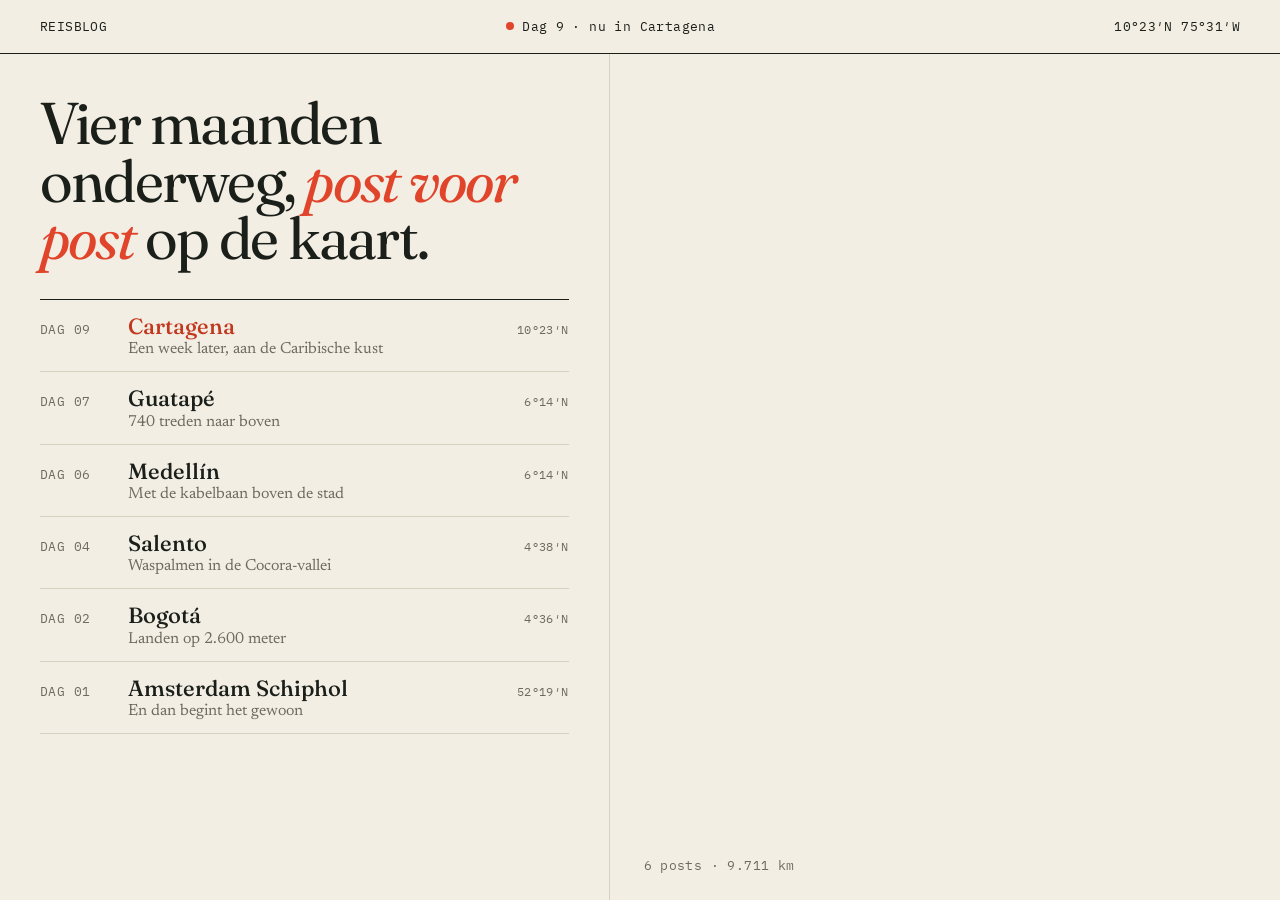
==== commit 8a5ab9fe: "deploy: tislars/reisblog@a3d7d11da0fe8cada96044a6123ce47f79b96e02" ====
--- a/index.html
+++ b/index.html
@@ -1,2 +1,2 @@
-<!DOCTYPE html><html lang="nl" data-theme="dark"><head><meta charset="utf-8"><meta name="viewport" content="width=device-width, initial-scale=1, viewport-fit=cover"><link rel="icon" type="image/svg+xml" href="/favicon.svg"><link rel="alternate" type="application/rss+xml" title="Reisblog" href="/rss.xml"><link rel="preconnect" href="https://fonts.googleapis.com"><link rel="preconnect" href="https://fonts.gstatic.com" crossorigin><link rel="stylesheet" href="https://fonts.googleapis.com/css2?family=Newsreader:ital,opsz,wght@0,6..72,300..700;1,6..72,300..700&display=swap"><title>Reisblog</title><meta name="description" content="Vier maanden onderweg, post voor post op de kaart."><meta property="og:type" content="website"><meta property="og:title" content="Reisblog"><meta property="og:description" content="Vier maanden onderweg, post voor post op de kaart."><meta property="og:url" content="https://tislars.github.io/"><meta name="twitter:card" content="summary"><script async data-goatcounter="https://tislars.goatcounter.com/count" src="https://gc.zgo.at/count.js"></script><link rel="stylesheet" href="/_astro/index.Cmjx7bwm.css"><style>:root{--nachtzee:#0e1a24;--steen:#eef0eb;--inkt:#1c2620;--mos:#6f7f5c;--oker:#e8b23a;--oker-donker:#7e5709;--accent:var(--oker);--link:var(--oker-donker);--bg:var(--steen);--fg:var(--inkt);--muted:#5a6650;--line:#d5dacd;--font:"Newsreader", Georgia, serif;color-scheme:light}[data-theme=dark]{--link:var(--oker);--bg:var(--nachtzee);--fg:var(--steen);--muted:#9aa78c;--line:#24333f;color-scheme:dark}*,:before,:after{box-sizing:border-box}@view-transition{navigation:auto}::view-transition-group(*){animation-duration:.3s;animation-timing-function:ease-out}@media (prefers-reduced-motion:reduce){@view-transition{navigation:none}}html,body{background:var(--bg);color:var(--fg);font-family:var(--font);font-optical-sizing:auto;-webkit-font-smoothing:antialiased;margin:0}a{color:var(--link);text-underline-offset:.2em;text-decoration-thickness:1px;transition:color .15s,text-decoration-color .15s}:focus-visible{outline:2px solid var(--accent);outline-offset:2px}.sr-only{clip-path:inset(50%);white-space:nowrap;width:1px;height:1px;position:absolute;overflow:hidden}@keyframes rise{0%{opacity:0;translate:0 .75rem}}@media (prefers-reduced-motion:reduce){*,:before,:after{transition-duration:.01ms!important;animation-duration:.01ms!important;animation-iteration-count:1!important}}
-</style></head><body><h1 class="sr-only" data-astro-cid-lcdefpme>Reisblog</h1><div id="globe" role="region" aria-label="Wereldkaart met posts" data-astro-cid-lcdefpme></div><aside id="preview" class="card" hidden aria-live="polite" data-astro-cid-lcdefpme></aside><section class="timeline" aria-label="Alle posts" data-astro-cid-lcdefpme><header data-astro-cid-lcdefpme><span class="title" data-astro-cid-lcdefpme>Reisblog</span><span class="links" data-astro-cid-lcdefpme></span></header><ol data-astro-cid-lcdefpme><li data-astro-cid-lcdefpme><a href="/2026/11/schiphol/" data-fly="/2026/11/schiphol/" data-astro-cid-lcdefpme><img src="https://live.staticflickr.com/4033/4529578230_968f973b24_o.jpg" alt="" loading="lazy" decoding="async" data-astro-cid-lcdefpme><span class="day" data-astro-cid-lcdefpme>Dag 1</span><span class="place" data-astro-cid-lcdefpme>Amsterdam Schiphol, Nederland</span><span class="post-title" data-astro-cid-lcdefpme>En dan begint het gewoon</span></a></li><li data-astro-cid-lcdefpme><a href="/2026/11/bogota/" data-fly="/2026/11/bogota/" data-astro-cid-lcdefpme><img src="https://live.staticflickr.com/65535/50060110263_2b2ddd37f2_c.jpg" alt="" loading="lazy" decoding="async" data-astro-cid-lcdefpme><span class="day" data-astro-cid-lcdefpme>Dag 2</span><span class="place" data-astro-cid-lcdefpme>Bogotá, Colombia</span><span class="post-title" data-astro-cid-lcdefpme>Landen op 2.600 meter</span></a></li><li data-astro-cid-lcdefpme><a href="/2026/11/salento/" data-fly="/2026/11/salento/" data-astro-cid-lcdefpme><img src="https://live.staticflickr.com/3804/8806646168_d1b61e9163_c.jpg" alt="" loading="lazy" decoding="async" data-astro-cid-lcdefpme><span class="day" data-astro-cid-lcdefpme>Dag 4</span><span class="place" data-astro-cid-lcdefpme>Salento, Colombia</span><span class="post-title" data-astro-cid-lcdefpme>Waspalmen in de Cocora-vallei</span></a></li><li data-astro-cid-lcdefpme><a href="/2026/11/medellin/" data-fly="/2026/11/medellin/" data-astro-cid-lcdefpme><img src="https://live.staticflickr.com/5478/10965169976_b53c3e0654_c.jpg" alt="" loading="lazy" decoding="async" data-astro-cid-lcdefpme><span class="day" data-astro-cid-lcdefpme>Dag 6</span><span class="place" data-astro-cid-lcdefpme>Medellín, Colombia</span><span class="post-title" data-astro-cid-lcdefpme>Met de kabelbaan boven de stad</span></a></li><li data-astro-cid-lcdefpme><a href="/2026/11/guatape/" data-fly="/2026/11/guatape/" data-astro-cid-lcdefpme><img src="https://live.staticflickr.com/1460/26342346552_801971599a_c.jpg" alt="" loading="lazy" decoding="async" data-astro-cid-lcdefpme><span class="day" data-astro-cid-lcdefpme>Dag 7</span><span class="place" data-astro-cid-lcdefpme>Guatapé, Colombia</span><span class="post-title" data-astro-cid-lcdefpme>740 treden naar boven</span></a></li><li data-astro-cid-lcdefpme><a href="/2026/11/cartagena/" data-fly="/2026/11/cartagena/" data-astro-cid-lcdefpme><img src="https://live.staticflickr.com/8582/16286625671_409e524546_c.jpg" alt="" loading="lazy" decoding="async" data-astro-cid-lcdefpme><span class="day" data-astro-cid-lcdefpme>Dag 9</span><span class="place" data-astro-cid-lcdefpme>Cartagena, Colombia</span><span class="post-title" data-astro-cid-lcdefpme>Een week later, aan de Caribische kust</span></a></li></ol></section><script id="globe-data" type="application/json">{"posts":[{"url":"/2026/11/schiphol/","title":"En dan begint het gewoon","place":"Amsterdam Schiphol, Nederland","date":"6 november 2026","day":1,"lat":52.31,"lng":4.76,"thumb":"https://live.staticflickr.com/4033/4529578230_968f973b24_o.jpg"},{"url":"/2026/11/bogota/","title":"Landen op 2.600 meter","place":"Bogotá, Colombia","date":"7 november 2026","day":2,"lat":4.6,"lng":-74.08,"thumb":"https://live.staticflickr.com/65535/50060110263_2b2ddd37f2_c.jpg"},{"url":"/2026/11/salento/","title":"Waspalmen in de Cocora-vallei","place":"Salento, Colombia","date":"9 november 2026","day":4,"lat":4.64,"lng":-75.57,"thumb":"https://live.staticflickr.com/3804/8806646168_d1b61e9163_c.jpg"},{"url":"/2026/11/medellin/","title":"Met de kabelbaan boven de stad","place":"Medellín, Colombia","date":"11 november 2026","day":6,"lat":6.24,"lng":-75.58,"thumb":"https://live.staticflickr.com/5478/10965169976_b53c3e0654_c.jpg"},{"url":"/2026/11/guatape/","title":"740 treden naar boven","place":"Guatapé, Colombia","date":"12 november 2026","day":7,"lat":6.23,"lng":-75.16,"thumb":"https://live.staticflickr.com/1460/26342346552_801971599a_c.jpg"},{"url":"/2026/11/cartagena/","title":"Een week later, aan de Caribische kust","place":"Cartagena, Colombia","date":"14 november 2026","day":9,"lat":10.39,"lng":-75.51,"thumb":"https://live.staticflickr.com/8582/16286625671_409e524546_c.jpg"}],"home":{"name":"Nederland","lat":52.37,"lng":4.9},"accent":"#E8B23A"}</script></body></html><script type="module" src="/_astro/index.astro_astro_type_script_index_0_lang.Cuiz75Ij.js"></script>+<!DOCTYPE html><html lang="nl"><head><meta charset="utf-8"><meta name="viewport" content="width=device-width, initial-scale=1, viewport-fit=cover"><link rel="icon" type="image/svg+xml" href="/favicon.svg"><link rel="alternate" type="application/rss+xml" title="Reisblog" href="/rss.xml"><link rel="preconnect" href="https://fonts.googleapis.com"><link rel="preconnect" href="https://fonts.gstatic.com" crossorigin><link rel="stylesheet" href="https://fonts.googleapis.com/css2?family=Fraunces:ital,opsz,wght@0,9..144,400..500;1,9..144,400..500&family=IBM+Plex+Mono:wght@400;500&family=Newsreader:ital,opsz,wght@0,6..72,300..700;1,6..72,300..700&display=swap"><title>Reisblog</title><meta name="description" content="Vier maanden onderweg, post voor post op de kaart."><meta name="theme-color" content="#f3eee4"><meta property="og:type" content="website"><meta property="og:title" content="Reisblog"><meta property="og:description" content="Vier maanden onderweg, post voor post op de kaart."><meta property="og:url" content="https://tislars.github.io/"><meta name="twitter:card" content="summary"><script async data-goatcounter="https://tislars.goatcounter.com/count" src="https://gc.zgo.at/count.js"></script><link rel="stylesheet" href="/_astro/index.CCnFd4rm.css"><style>:root{--paper:#f3eee4;--ink:#1b1f1a;--mute:#6d6a60;--line:#d8d0bf;--land:#e3dac7;--verm:#e0442b;--verm-tekst:#c2381f;--font:"Newsreader", Georgia, serif;--display:"Fraunces", Georgia, serif;--mono:"IBM Plex Mono", ui-monospace, monospace;color-scheme:light}*,:before,:after{box-sizing:border-box}@view-transition{navigation:auto}::view-transition-group(*){animation-duration:.3s;animation-timing-function:ease-out}@media (prefers-reduced-motion:reduce){@view-transition{navigation:none}}html{scroll-padding-top:5rem}html,body{background:var(--paper);color:var(--ink);font-family:var(--font);font-optical-sizing:auto;-webkit-font-smoothing:antialiased;margin:0}a{color:inherit;text-decoration-color:var(--verm);text-underline-offset:.2em;text-decoration-thickness:1px;transition:color .15s,text-decoration-color .15s}:focus-visible{outline:2px solid var(--ink);outline-offset:2px}.mono{font-family:var(--mono);letter-spacing:.03em;font-size:.8125rem}.sr-only{clip-path:inset(50%);white-space:nowrap;width:1px;height:1px;position:absolute;overflow:hidden}@keyframes rise{0%{opacity:0;translate:0 .75rem}}@media (prefers-reduced-motion:reduce){*,:before,:after{transition-duration:.01ms!important;animation-duration:.01ms!important;animation-iteration-count:1!important}}
+</style></head><body><div class="page" data-astro-cid-lcdefpme><header class="top mono" data-astro-cid-lcdefpme><span class="name" data-astro-cid-lcdefpme>REISBLOG</span><span class="live" data-astro-cid-lcdefpme>Dag 9 · nu in Cartagena</span><span class="coords" data-astro-cid-lcdefpme>10°23′N 75°31′W</span></header><main class="grid" data-astro-cid-lcdefpme><section class="intro" aria-labelledby="headline" data-astro-cid-lcdefpme><h1 id="headline" data-astro-cid-lcdefpme>Vier maanden onderweg, <em data-astro-cid-lcdefpme>post voor post</em> op de kaart.</h1><nav class="index" aria-label="Alle posts" data-astro-cid-lcdefpme><ol class="idx" data-astro-cid-lcdefpme><li data-astro-cid-lcdefpme><a href="/2026/11/cartagena/" data-post="/2026/11/cartagena/" aria-current="true" data-astro-cid-lcdefpme><span class="d" data-astro-cid-lcdefpme>DAG 09</span><span class="p" data-astro-cid-lcdefpme>Cartagena</span><span class="c" data-astro-cid-lcdefpme>10°23′N</span><span class="t" data-astro-cid-lcdefpme>Een week later, aan de Caribische kust</span></a></li><li data-astro-cid-lcdefpme><a href="/2026/11/guatape/" data-post="/2026/11/guatape/" data-astro-cid-lcdefpme><span class="d" data-astro-cid-lcdefpme>DAG 07</span><span class="p" data-astro-cid-lcdefpme>Guatapé</span><span class="c" data-astro-cid-lcdefpme>6°14′N</span><span class="t" data-astro-cid-lcdefpme>740 treden naar boven</span></a></li><li data-astro-cid-lcdefpme><a href="/2026/11/medellin/" data-post="/2026/11/medellin/" data-astro-cid-lcdefpme><span class="d" data-astro-cid-lcdefpme>DAG 06</span><span class="p" data-astro-cid-lcdefpme>Medellín</span><span class="c" data-astro-cid-lcdefpme>6°14′N</span><span class="t" data-astro-cid-lcdefpme>Met de kabelbaan boven de stad</span></a></li><li data-astro-cid-lcdefpme><a href="/2026/11/salento/" data-post="/2026/11/salento/" data-astro-cid-lcdefpme><span class="d" data-astro-cid-lcdefpme>DAG 04</span><span class="p" data-astro-cid-lcdefpme>Salento</span><span class="c" data-astro-cid-lcdefpme>4°38′N</span><span class="t" data-astro-cid-lcdefpme>Waspalmen in de Cocora-vallei</span></a></li><li data-astro-cid-lcdefpme><a href="/2026/11/bogota/" data-post="/2026/11/bogota/" data-astro-cid-lcdefpme><span class="d" data-astro-cid-lcdefpme>DAG 02</span><span class="p" data-astro-cid-lcdefpme>Bogotá</span><span class="c" data-astro-cid-lcdefpme>4°36′N</span><span class="t" data-astro-cid-lcdefpme>Landen op 2.600 meter</span></a></li><li data-astro-cid-lcdefpme><a href="/2026/11/schiphol/" data-post="/2026/11/schiphol/" data-astro-cid-lcdefpme><span class="d" data-astro-cid-lcdefpme>DAG 01</span><span class="p" data-astro-cid-lcdefpme>Amsterdam Schiphol</span><span class="c" data-astro-cid-lcdefpme>52°19′N</span><span class="t" data-astro-cid-lcdefpme>En dan begint het gewoon</span></a></li></ol></nav></section><div class="map" data-astro-cid-lcdefpme><div id="globe" role="region" aria-label="Wereldkaart met posts" data-astro-cid-lcdefpme></div><p class="legend mono" data-astro-cid-lcdefpme>6 posts · 9.711 km<span class="drag" data-astro-cid-lcdefpme> · sleep om te draaien</span></p><aside id="preview" class="card" hidden aria-live="polite" data-astro-cid-lcdefpme></aside></div></main></div><script id="globe-data" type="application/json">{"posts":[{"url":"/2026/11/schiphol/","title":"En dan begint het gewoon","place":"Amsterdam Schiphol, Nederland","placeName":"Amsterdam Schiphol","date":"6 november 2026","day":1,"lat":52.31,"lng":4.76,"thumb":"https://live.staticflickr.com/4033/4529578230_968f973b24_o.jpg","thumbSrcset":"https://live.staticflickr.com/4033/4529578230_45bafae4de_t.jpg 100w, https://live.staticflickr.com/4033/4529578230_45bafae4de_m.jpg 240w, https://live.staticflickr.com/4033/4529578230_45bafae4de_n.jpg 320w, https://live.staticflickr.com/4033/4529578230_45bafae4de_w.jpg 400w, https://live.staticflickr.com/4033/4529578230_45bafae4de.jpg 500w, https://live.staticflickr.com/4033/4529578230_45bafae4de_z.jpg 640w, https://live.staticflickr.com/4033/4529578230_45bafae4de_c.jpg 800w"},{"url":"/2026/11/bogota/","title":"Landen op 2.600 meter","place":"Bogotá, Colombia","placeName":"Bogotá","date":"7 november 2026","day":2,"lat":4.6,"lng":-74.08,"thumb":"https://live.staticflickr.com/65535/50060110263_2b2ddd37f2_c.jpg","thumbSrcset":"https://live.staticflickr.com/65535/50060110263_2b2ddd37f2_t.jpg 100w, https://live.staticflickr.com/65535/50060110263_2b2ddd37f2_m.jpg 240w, https://live.staticflickr.com/65535/50060110263_2b2ddd37f2_n.jpg 320w, https://live.staticflickr.com/65535/50060110263_2b2ddd37f2_w.jpg 400w, https://live.staticflickr.com/65535/50060110263_2b2ddd37f2.jpg 500w, https://live.staticflickr.com/65535/50060110263_2b2ddd37f2_z.jpg 640w, https://live.staticflickr.com/65535/50060110263_2b2ddd37f2_c.jpg 800w"},{"url":"/2026/11/salento/","title":"Waspalmen in de Cocora-vallei","place":"Salento, Colombia","placeName":"Salento","date":"9 november 2026","day":4,"lat":4.64,"lng":-75.57,"thumb":"https://live.staticflickr.com/3804/8806646168_d1b61e9163_c.jpg","thumbSrcset":"https://live.staticflickr.com/3804/8806646168_d1b61e9163_t.jpg 100w, https://live.staticflickr.com/3804/8806646168_d1b61e9163_m.jpg 240w, https://live.staticflickr.com/3804/8806646168_d1b61e9163_n.jpg 320w, https://live.staticflickr.com/3804/8806646168_d1b61e9163_w.jpg 400w, https://live.staticflickr.com/3804/8806646168_d1b61e9163.jpg 500w, https://live.staticflickr.com/3804/8806646168_d1b61e9163_z.jpg 640w, https://live.staticflickr.com/3804/8806646168_d1b61e9163_c.jpg 800w"},{"url":"/2026/11/medellin/","title":"Met de kabelbaan boven de stad","place":"Medellín, Colombia","placeName":"Medellín","date":"11 november 2026","day":6,"lat":6.24,"lng":-75.58,"thumb":"https://live.staticflickr.com/5478/10965169976_b53c3e0654_c.jpg","thumbSrcset":"https://live.staticflickr.com/5478/10965169976_b53c3e0654_t.jpg 67w, https://live.staticflickr.com/5478/10965169976_b53c3e0654_m.jpg 160w, https://live.staticflickr.com/5478/10965169976_b53c3e0654_n.jpg 213w, https://live.staticflickr.com/5478/10965169976_b53c3e0654_w.jpg 267w, https://live.staticflickr.com/5478/10965169976_b53c3e0654.jpg 333w, https://live.staticflickr.com/5478/10965169976_b53c3e0654_z.jpg 427w, https://live.staticflickr.com/5478/10965169976_b53c3e0654_c.jpg 534w"},{"url":"/2026/11/guatape/","title":"740 treden naar boven","place":"Guatapé, Colombia","placeName":"Guatapé","date":"12 november 2026","day":7,"lat":6.23,"lng":-75.16,"thumb":"https://live.staticflickr.com/1460/26342346552_801971599a_c.jpg","thumbSrcset":"https://live.staticflickr.com/1460/26342346552_801971599a_t.jpg 67w, https://live.staticflickr.com/1460/26342346552_801971599a_m.jpg 160w, https://live.staticflickr.com/1460/26342346552_801971599a_n.jpg 213w, https://live.staticflickr.com/1460/26342346552_801971599a_w.jpg 267w, https://live.staticflickr.com/1460/26342346552_801971599a.jpg 333w, https://live.staticflickr.com/1460/26342346552_801971599a_z.jpg 427w, https://live.staticflickr.com/1460/26342346552_801971599a_c.jpg 533w"},{"url":"/2026/11/cartagena/","title":"Een week later, aan de Caribische kust","place":"Cartagena, Colombia","placeName":"Cartagena","date":"14 november 2026","day":9,"lat":10.39,"lng":-75.51,"thumb":"https://live.staticflickr.com/8582/16286625671_409e524546_c.jpg","thumbSrcset":"https://live.staticflickr.com/8582/16286625671_409e524546_t.jpg 75w, https://live.staticflickr.com/8582/16286625671_409e524546_m.jpg 180w, https://live.staticflickr.com/8582/16286625671_409e524546_n.jpg 240w, https://live.staticflickr.com/8582/16286625671_409e524546_w.jpg 300w, https://live.staticflickr.com/8582/16286625671_409e524546.jpg 375w, https://live.staticflickr.com/8582/16286625671_409e524546_z.jpg 480w, https://live.staticflickr.com/8582/16286625671_409e524546_c.jpg 600w"}],"home":{"name":"Nederland","lat":52.37,"lng":4.9},"accent":"#e0442b"}</script></body></html><script type="module" src="/_astro/index.astro_astro_type_script_index_0_lang.C23qRyph.js"></script>
--- a/_astro/index.CCnFd4rm.css
+++ b/_astro/index.CCnFd4rm.css
@@ -0,0 +1 @@
+.maplibregl-map{-webkit-tap-highlight-color:#0000;-webkit-touch-callout:none;font:12px/20px Helvetica Neue,Arial,Helvetica,sans-serif;position:relative;overflow:hidden}.maplibregl-canvas{position:absolute;top:0;left:0}.maplibregl-map:fullscreen{width:100%;height:100%}.maplibregl-ctrl-group button.maplibregl-ctrl-compass{touch-action:none}.maplibregl-canvas-container.maplibregl-interactive,.maplibregl-ctrl-group button.maplibregl-ctrl-compass{cursor:grab;-webkit-user-select:none;-moz-user-select:none;user-select:none}.maplibregl-canvas-container.maplibregl-interactive.maplibregl-track-pointer{cursor:pointer}.maplibregl-canvas-container.maplibregl-interactive:active,.maplibregl-ctrl-group button.maplibregl-ctrl-compass:active{cursor:grabbing}.maplibregl-canvas-container.maplibregl-touch-zoom-rotate,.maplibregl-canvas-container.maplibregl-touch-zoom-rotate .maplibregl-canvas{touch-action:pan-x pan-y}.maplibregl-canvas-container.maplibregl-touch-drag-pan,.maplibregl-canvas-container.maplibregl-touch-drag-pan .maplibregl-canvas{touch-action:pinch-zoom}.maplibregl-canvas-container.maplibregl-touch-zoom-rotate.maplibregl-touch-drag-pan,.maplibregl-canvas-container.maplibregl-touch-zoom-rotate.maplibregl-touch-drag-pan .maplibregl-canvas{touch-action:none}.maplibregl-canvas-container.maplibregl-touch-drag-pan.maplibregl-cooperative-gestures,.maplibregl-canvas-container.maplibregl-touch-drag-pan.maplibregl-cooperative-gestures .maplibregl-canvas{touch-action:pan-x pan-y}.maplibregl-ctrl-bottom-left,.maplibregl-ctrl-bottom-right,.maplibregl-ctrl-top-left,.maplibregl-ctrl-top-right{pointer-events:none;z-index:2;position:absolute}.maplibregl-ctrl-top-left{top:0;left:0}.maplibregl-ctrl-top-right{top:0;right:0}.maplibregl-ctrl-bottom-left{bottom:0;left:0}.maplibregl-ctrl-bottom-right{bottom:0;right:0}.maplibregl-ctrl{clear:both;pointer-events:auto;transform:translate(0)}.maplibregl-ctrl-top-left .maplibregl-ctrl{float:left;margin:10px 0 0 10px}.maplibregl-ctrl-top-right .maplibregl-ctrl{float:right;margin:10px 10px 0 0}.maplibregl-ctrl-bottom-left .maplibregl-ctrl{float:left;margin:0 0 10px 10px}.maplibregl-ctrl-bottom-right .maplibregl-ctrl{float:right;margin:0 10px 10px 0}.maplibregl-ctrl-group{background:#fff;border-radius:4px}.maplibregl-ctrl-group:not(:empty){box-shadow:0 0 0 2px #0000001a}.maplibregl-ctrl-group button{box-sizing:border-box;cursor:pointer;background-color:#0000;border:0;outline:none;width:29px;height:29px;padding:0;display:block}.maplibregl-ctrl button{-webkit-user-select:none;-moz-user-select:none;user-select:none}.maplibregl-ctrl-group button+button{border-top:1px solid #ddd}.maplibregl-ctrl button .maplibregl-ctrl-icon{background-position:50%;background-repeat:no-repeat;width:100%;height:100%;display:block}@media (forced-colors:active){.maplibregl-ctrl-group:not(:empty){box-shadow:0 0 0 2px buttontext}.maplibregl-ctrl-icon{background-color:#0000}.maplibregl-ctrl-group button+button{border-top:1px solid buttontext}}.maplibregl-ctrl button::-moz-focus-inner{border:0;padding:0}.maplibregl-ctrl-attrib-button:focus,.maplibregl-ctrl-group button:focus{box-shadow:0 0 2px 2px #0096ff}.maplibregl-ctrl button:disabled{cursor:not-allowed}.maplibregl-ctrl button:disabled .maplibregl-ctrl-icon{opacity:.25}@media (hover:hover){.maplibregl-ctrl button:not(:disabled):hover{background-color:#0000000d}}.maplibregl-ctrl button:not(:disabled):active{background-color:#0000000d}.maplibregl-ctrl-group button:focus:focus-visible{box-shadow:0 0 2px 2px #0096ff}.maplibregl-ctrl-group button:focus:not(:focus-visible){box-shadow:none}.maplibregl-ctrl-group button:focus:first-child{border-radius:4px 4px 0 0}.maplibregl-ctrl-group button:focus:last-child{border-radius:0 0 4px 4px}.maplibregl-ctrl-group button:focus:only-child{border-radius:inherit}.maplibregl-ctrl button.maplibregl-ctrl-zoom-out .maplibregl-ctrl-icon{background-image:url("data:image/svg+xml;charset=utf-8,%3Csvg xmlns='http://www.w3.org/2000/svg' width='29' height='29' viewBox='0 0 29 29' fill='%23333'%3E %3Cpath d='M10 13c-.75 0-1.5.75-1.5 1.5S9.25 16 10 16h9c.75 0 1.5-.75 1.5-1.5S19.75 13 19 13z'/%3E %3C/svg%3E")}.maplibregl-ctrl button.maplibregl-ctrl-zoom-in .maplibregl-ctrl-icon{background-image:url("data:image/svg+xml;charset=utf-8,%3Csvg xmlns='http://www.w3.org/2000/svg' width='29' height='29' viewBox='0 0 29 29' fill='%23333'%3E %3Cpath d='M14.5 8.5c-.75 0-1.5.75-1.5 1.5v3h-3c-.75 0-1.5.75-1.5 1.5S9.25 16 10 16h3v3c0 .75.75 1.5 1.5 1.5S16 19.75 16 19v-3h3c.75 0 1.5-.75 1.5-1.5S19.75 13 19 13h-3v-3c0-.75-.75-1.5-1.5-1.5'/%3E %3C/svg%3E")}@media (forced-colors:active){.maplibregl-ctrl button.maplibregl-ctrl-zoom-out .maplibregl-ctrl-icon{background-image:url("data:image/svg+xml;charset=utf-8,%3Csvg xmlns='http://www.w3.org/2000/svg' width='29' height='29' viewBox='0 0 29 29' fill='%23fff'%3E %3Cpath d='M10 13c-.75 0-1.5.75-1.5 1.5S9.25 16 10 16h9c.75 0 1.5-.75 1.5-1.5S19.75 13 19 13z'/%3E %3C/svg%3E")}.maplibregl-ctrl button.maplibregl-ctrl-zoom-in .maplibregl-ctrl-icon{background-image:url("data:image/svg+xml;charset=utf-8,%3Csvg xmlns='http://www.w3.org/2000/svg' width='29' height='29' viewBox='0 0 29 29' fill='%23fff'%3E %3Cpath d='M14.5 8.5c-.75 0-1.5.75-1.5 1.5v3h-3c-.75 0-1.5.75-1.5 1.5S9.25 16 10 16h3v3c0 .75.75 1.5 1.5 1.5S16 19.75 16 19v-3h3c.75 0 1.5-.75 1.5-1.5S19.75 13 19 13h-3v-3c0-.75-.75-1.5-1.5-1.5'/%3E %3C/svg%3E")}}@media (forced-colors:active) and (prefers-color-scheme:light){.maplibregl-ctrl button.maplibregl-ctrl-zoom-out .maplibregl-ctrl-icon{background-image:url("data:image/svg+xml;charset=utf-8,%3Csvg xmlns='http://www.w3.org/2000/svg' width='29' height='29' viewBox='0 0 29 29' fill='%23000'%3E %3Cpath d='M10 13c-.75 0-1.5.75-1.5 1.5S9.25 16 10 16h9c.75 0 1.5-.75 1.5-1.5S19.75 13 19 13z'/%3E %3C/svg%3E")}.maplibregl-ctrl button.maplibregl-ctrl-zoom-in .maplibregl-ctrl-icon{background-image:url("data:image/svg+xml;charset=utf-8,%3Csvg xmlns='http://www.w3.org/2000/svg' width='29' height='29' viewBox='0 0 29 29' fill='%23000'%3E %3Cpath d='M14.5 8.5c-.75 0-1.5.75-1.5 1.5v3h-3c-.75 0-1.5.75-1.5 1.5S9.25 16 10 16h3v3c0 .75.75 1.5 1.5 1.5S16 19.75 16 19v-3h3c.75 0 1.5-.75 1.5-1.5S19.75 13 19 13h-3v-3c0-.75-.75-1.5-1.5-1.5'/%3E %3C/svg%3E")}}.maplibregl-ctrl button.maplibregl-ctrl-fullscreen .maplibregl-ctrl-icon{background-image:url("data:image/svg+xml;charset=utf-8,%3Csvg xmlns='http://www.w3.org/2000/svg' width='29' height='29' viewBox='0 0 29 29' fill='%23333'%3E %3Cpath d='M24 16v5.5c0 1.75-.75 2.5-2.5 2.5H16v-1l3-1.5-4-5.5 1-1 5.5 4 1.5-3zM6 16l1.5 3 5.5-4 1 1-4 5.5 3 1.5v1H7.5C5.75 24 5 23.25 5 21.5V16zm7-11v1l-3 1.5 4 5.5-1 1-5.5-4L6 13H5V7.5C5 5.75 5.75 5 7.5 5zm11 2.5c0-1.75-.75-2.5-2.5-2.5H16v1l3 1.5-4 5.5 1 1 5.5-4 1.5 3h1z'/%3E %3C/svg%3E")}.maplibregl-ctrl button.maplibregl-ctrl-shrink .maplibregl-ctrl-icon{background-image:url("data:image/svg+xml;charset=utf-8,%3Csvg xmlns='http://www.w3.org/2000/svg' width='29' height='29' viewBox='0 0 29 29'%3E %3Cpath d='M18.5 16c-1.75 0-2.5.75-2.5 2.5V24h1l1.5-3 5.5 4 1-1-4-5.5 3-1.5v-1zM13 18.5c0-1.75-.75-2.5-2.5-2.5H5v1l3 1.5L4 24l1 1 5.5-4 1.5 3h1zm3-8c0 1.75.75 2.5 2.5 2.5H24v-1l-3-1.5L25 5l-1-1-5.5 4L17 5h-1zM10.5 13c1.75 0 2.5-.75 2.5-2.5V5h-1l-1.5 3L5 4 4 5l4 5.5L5 12v1z'/%3E %3C/svg%3E")}@media (forced-colors:active){.maplibregl-ctrl button.maplibregl-ctrl-fullscreen .maplibregl-ctrl-icon{background-image:url("data:image/svg+xml;charset=utf-8,%3Csvg xmlns='http://www.w3.org/2000/svg' width='29' height='29' viewBox='0 0 29 29' fill='%23fff'%3E %3Cpath d='M24 16v5.5c0 1.75-.75 2.5-2.5 2.5H16v-1l3-1.5-4-5.5 1-1 5.5 4 1.5-3zM6 16l1.5 3 5.5-4 1 1-4 5.5 3 1.5v1H7.5C5.75 24 5 23.25 5 21.5V16zm7-11v1l-3 1.5 4 5.5-1 1-5.5-4L6 13H5V7.5C5 5.75 5.75 5 7.5 5zm11 2.5c0-1.75-.75-2.5-2.5-2.5H16v1l3 1.5-4 5.5 1 1 5.5-4 1.5 3h1z'/%3E %3C/svg%3E")}.maplibregl-ctrl button.maplibregl-ctrl-shrink .maplibregl-ctrl-icon{background-image:url("data:image/svg+xml;charset=utf-8,%3Csvg xmlns='http://www.w3.org/2000/svg' width='29' height='29' viewBox='0 0 29 29' fill='%23fff'%3E %3Cpath d='M18.5 16c-1.75 0-2.5.75-2.5 2.5V24h1l1.5-3 5.5 4 1-1-4-5.5 3-1.5v-1zM13 18.5c0-1.75-.75-2.5-2.5-2.5H5v1l3 1.5L4 24l1 1 5.5-4 1.5 3h1zm3-8c0 1.75.75 2.5 2.5 2.5H24v-1l-3-1.5L25 5l-1-1-5.5 4L17 5h-1zM10.5 13c1.75 0 2.5-.75 2.5-2.5V5h-1l-1.5 3L5 4 4 5l4 5.5L5 12v1z'/%3E %3C/svg%3E")}}@media (forced-colors:active) and (prefers-color-scheme:light){.maplibregl-ctrl button.maplibregl-ctrl-fullscreen .maplibregl-ctrl-icon{background-image:url("data:image/svg+xml;charset=utf-8,%3Csvg xmlns='http://www.w3.org/2000/svg' width='29' height='29' viewBox='0 0 29 29' fill='%23000'%3E %3Cpath d='M24 16v5.5c0 1.75-.75 2.5-2.5 2.5H16v-1l3-1.5-4-5.5 1-1 5.5 4 1.5-3zM6 16l1.5 3 5.5-4 1 1-4 5.5 3 1.5v1H7.5C5.75 24 5 23.25 5 21.5V16zm7-11v1l-3 1.5 4 5.5-1 1-5.5-4L6 13H5V7.5C5 5.75 5.75 5 7.5 5zm11 2.5c0-1.75-.75-2.5-2.5-2.5H16v1l3 1.5-4 5.5 1 1 5.5-4 1.5 3h1z'/%3E %3C/svg%3E")}.maplibregl-ctrl button.maplibregl-ctrl-shrink .maplibregl-ctrl-icon{background-image:url("data:image/svg+xml;charset=utf-8,%3Csvg xmlns='http://www.w3.org/2000/svg' width='29' height='29' viewBox='0 0 29 29' fill='%23000'%3E %3Cpath d='M18.5 16c-1.75 0-2.5.75-2.5 2.5V24h1l1.5-3 5.5 4 1-1-4-5.5 3-1.5v-1zM13 18.5c0-1.75-.75-2.5-2.5-2.5H5v1l3 1.5L4 24l1 1 5.5-4 1.5 3h1zm3-8c0 1.75.75 2.5 2.5 2.5H24v-1l-3-1.5L25 5l-1-1-5.5 4L17 5h-1zM10.5 13c1.75 0 2.5-.75 2.5-2.5V5h-1l-1.5 3L5 4 4 5l4 5.5L5 12v1z'/%3E %3C/svg%3E")}}.maplibregl-ctrl button.maplibregl-ctrl-compass .maplibregl-ctrl-icon{background-image:url("data:image/svg+xml;charset=utf-8,%3Csvg xmlns='http://www.w3.org/2000/svg' width='29' height='29' viewBox='0 0 29 29' fill='%23333'%3E %3Cpath d='m10.5 14 4-8 4 8z'/%3E %3Cpath fill='%23ccc' d='m10.5 16 4 8 4-8z'/%3E %3C/svg%3E")}@media (forced-colors:active){.maplibregl-ctrl button.maplibregl-ctrl-compass .maplibregl-ctrl-icon{background-image:url("data:image/svg+xml;charset=utf-8,%3Csvg xmlns='http://www.w3.org/2000/svg' width='29' height='29' viewBox='0 0 29 29' fill='%23fff'%3E %3Cpath d='m10.5 14 4-8 4 8z'/%3E %3Cpath fill='%23ccc' d='m10.5 16 4 8 4-8z'/%3E %3C/svg%3E")}}@media (forced-colors:active) and (prefers-color-scheme:light){.maplibregl-ctrl button.maplibregl-ctrl-compass .maplibregl-ctrl-icon{background-image:url("data:image/svg+xml;charset=utf-8,%3Csvg xmlns='http://www.w3.org/2000/svg' width='29' height='29' viewBox='0 0 29 29' fill='%23000'%3E %3Cpath d='m10.5 14 4-8 4 8z'/%3E %3Cpath fill='%23ccc' d='m10.5 16 4 8 4-8z'/%3E %3C/svg%3E")}}.maplibregl-ctrl button.maplibregl-ctrl-globe .maplibregl-ctrl-icon{background-image:url("data:image/svg+xml;charset=utf-8,%3Csvg xmlns='http://www.w3.org/2000/svg' width='22' height='22' fill='none' viewBox='0 0 22 22' stroke='%23333'%3E %3Ccircle cx='11' cy='11' r='8.5'/%3E %3Cpath d='M17.5 11c0 4.819-3.02 8.5-6.5 8.5S4.5 15.819 4.5 11 7.52 2.5 11 2.5s6.5 3.681 6.5 8.5Z'/%3E %3Cpath d='M13.5 11c0 2.447-.331 4.64-.853 6.206-.262.785-.562 1.384-.872 1.777-.314.399-.58.517-.775.517-.195 0-.461-.118-.775-.517-.31-.393-.61-.992-.872-1.777C8.831 15.64 8.5 13.446 8.5 11c0-2.447.331-4.64.853-6.206.262-.785.562-1.384.872-1.777.314-.399.58-.517.775-.517.195 0 .461.118.775.517.31.393.61.992.872 1.777.522 1.565.853 3.76.853 6.206Z'/%3E %3Cpath d='M11 7.5c-1.909 0-3.622-.166-4.845-.428-.616-.132-1.08-.283-1.379-.434a1.333 1.333 0 0 1-.224-.138c.047-.038.12-.085.224-.138.299-.151.763-.302 1.379-.434C7.378 5.666 9.091 5.5 11 5.5c1.909 0 3.622.166 4.845.428.616.132 1.08.283 1.379.434.105.053.177.1.224.138-.047.038-.12.085-.224.138-.299.151-.763.302-1.379.434-1.223.262-2.936.428-4.845.428ZM4.486 6.436ZM11 16.5c-1.909 0-3.622-.166-4.845-.428-.616-.132-1.08-.283-1.379-.434a1.33 1.33 0 0 1-.224-.138 1.33 1.33 0 0 1 .224-.138c.299-.151.763-.302 1.379-.434C7.378 14.666 9.091 14.5 11 14.5c1.909 0 3.622.166 4.845.428.616.132 1.08.283 1.379.434.105.053.177.1.224.138a1.33 1.33 0 0 1-.224.138c-.299.151-.763.302-1.379.434-1.223.262-2.936.428-4.845.428Zm-6.514-1.064ZM11 12.5c-2.46 0-4.672-.222-6.255-.574-.796-.177-1.406-.38-1.805-.59a1.465 1.465 0 0 1-.39-.272.293.293 0 0 1-.047-.064.293.293 0 0 1 .048-.064c.066-.073.189-.167.389-.272.399-.21 1.009-.413 1.805-.59C6.328 9.722 8.54 9.5 11 9.5s4.672.222 6.256.574c.795.177 1.405.38 1.804.59.2.105.323.2.39.272a.33.33 0 0 1 .047.064.293.293 0 0 1-.048.064 1.435 1.435 0 0 1-.389.272c-.399.21-1.009.413-1.804.59-1.584.352-3.796.574-6.256.574Zm-8.501-1.51v.002-.002Zm0 .018v.002-.002Zm17.002.002v-.002.002Zm0-.018v-.002.002Z'/%3E %3C/svg%3E")}.maplibregl-ctrl button.maplibregl-ctrl-globe-enabled .maplibregl-ctrl-icon{background-image:url("data:image/svg+xml;charset=utf-8,%3Csvg xmlns='http://www.w3.org/2000/svg' width='22' height='22' fill='none' viewBox='0 0 22 22' stroke='%2333b5e5'%3E %3Ccircle cx='11' cy='11' r='8.5'/%3E %3Cpath d='M17.5 11c0 4.819-3.02 8.5-6.5 8.5S4.5 15.819 4.5 11 7.52 2.5 11 2.5s6.5 3.681 6.5 8.5Z'/%3E %3Cpath d='M13.5 11c0 2.447-.331 4.64-.853 6.206-.262.785-.562 1.384-.872 1.777-.314.399-.58.517-.775.517-.195 0-.461-.118-.775-.517-.31-.393-.61-.992-.872-1.777C8.831 15.64 8.5 13.446 8.5 11c0-2.447.331-4.64.853-6.206.262-.785.562-1.384.872-1.777.314-.399.58-.517.775-.517.195 0 .461.118.775.517.31.393.61.992.872 1.777.522 1.565.853 3.76.853 6.206Z'/%3E %3Cpath d='M11 7.5c-1.909 0-3.622-.166-4.845-.428-.616-.132-1.08-.283-1.379-.434a1.333 1.333 0 0 1-.224-.138c.047-.038.12-.085.224-.138.299-.151.763-.302 1.379-.434C7.378 5.666 9.091 5.5 11 5.5c1.909 0 3.622.166 4.845.428.616.132 1.08.283 1.379.434.105.053.177.1.224.138-.047.038-.12.085-.224.138-.299.151-.763.302-1.379.434-1.223.262-2.936.428-4.845.428ZM4.486 6.436ZM11 16.5c-1.909 0-3.622-.166-4.845-.428-.616-.132-1.08-.283-1.379-.434a1.33 1.33 0 0 1-.224-.138 1.33 1.33 0 0 1 .224-.138c.299-.151.763-.302 1.379-.434C7.378 14.666 9.091 14.5 11 14.5c1.909 0 3.622.166 4.845.428.616.132 1.08.283 1.379.434.105.053.177.1.224.138a1.33 1.33 0 0 1-.224.138c-.299.151-.763.302-1.379.434-1.223.262-2.936.428-4.845.428Zm-6.514-1.064ZM11 12.5c-2.46 0-4.672-.222-6.255-.574-.796-.177-1.406-.38-1.805-.59a1.465 1.465 0 0 1-.39-.272.293.293 0 0 1-.047-.064.293.293 0 0 1 .048-.064c.066-.073.189-.167.389-.272.399-.21 1.009-.413 1.805-.59C6.328 9.722 8.54 9.5 11 9.5s4.672.222 6.256.574c.795.177 1.405.38 1.804.59.2.105.323.2.39.272a.33.33 0 0 1 .047.064.293.293 0 0 1-.048.064 1.435 1.435 0 0 1-.389.272c-.399.21-1.009.413-1.804.59-1.584.352-3.796.574-6.256.574Zm-8.501-1.51v.002-.002Zm0 .018v.002-.002Zm17.002.002v-.002.002Zm0-.018v-.002.002Z'/%3E %3C/svg%3E")}.maplibregl-ctrl button.maplibregl-ctrl-terrain .maplibregl-ctrl-icon{background-image:url("data:image/svg+xml;charset=utf-8,%3Csvg xmlns='http://www.w3.org/2000/svg' width='22' height='22' viewBox='0 0 22 22' fill='%23333'%3E %3Cpath d='m1.754 13.406 4.453-4.851 3.09 3.09 3.281 3.277.969-.969-3.309-3.312 3.844-4.121 6.148 6.886h1.082v-.855l-7.207-8.07-4.84 5.187L6.169 6.57l-5.48 5.965v.871ZM.688 16.844h20.625v1.375H.688Zm0 0'/%3E %3C/svg%3E")}.maplibregl-ctrl button.maplibregl-ctrl-terrain-enabled .maplibregl-ctrl-icon{background-image:url("data:image/svg+xml;charset=utf-8,%3Csvg xmlns='http://www.w3.org/2000/svg' width='22' height='22' viewBox='0 0 22 22' fill='%2333b5e5'%3E %3Cpath d='m1.754 13.406 4.453-4.851 3.09 3.09 3.281 3.277.969-.969-3.309-3.312 3.844-4.121 6.148 6.886h1.082v-.855l-7.207-8.07-4.84 5.187L6.169 6.57l-5.48 5.965v.871ZM.688 16.844h20.625v1.375H.688Zm0 0'/%3E %3C/svg%3E")}.maplibregl-ctrl button.maplibregl-ctrl-geolocate .maplibregl-ctrl-icon{background-image:url("data:image/svg+xml;charset=utf-8,%3Csvg xmlns='http://www.w3.org/2000/svg' width='29' height='29' viewBox='0 0 20 20' fill='%23333'%3E %3Cpath d='M10 4C9 4 9 5 9 5v.1A5 5 0 0 0 5.1 9H5s-1 0-1 1 1 1 1 1h.1A5 5 0 0 0 9 14.9v.1s0 1 1 1 1-1 1-1v-.1a5 5 0 0 0 3.9-3.9h.1s1 0 1-1-1-1-1-1h-.1A5 5 0 0 0 11 5.1V5s0-1-1-1m0 2.5a3.5 3.5 0 1 1 0 7 3.5 3.5 0 1 1 0-7'/%3E %3Ccircle id='dot' cx='10' cy='10' r='2'/%3E %3Cpath id='stroke' d='m14 5 1 1-9 9-1-1z' display='none'/%3E %3C/svg%3E")}.maplibregl-ctrl button.maplibregl-ctrl-geolocate:disabled .maplibregl-ctrl-icon{background-image:url("data:image/svg+xml;charset=utf-8,%3Csvg xmlns='http://www.w3.org/2000/svg' width='29' height='29' viewBox='0 0 20 20' fill='%23aaa'%3E %3Cpath d='M10 4C9 4 9 5 9 5v.1A5 5 0 0 0 5.1 9H5s-1 0-1 1 1 1 1 1h.1A5 5 0 0 0 9 14.9v.1s0 1 1 1 1-1 1-1v-.1a5 5 0 0 0 3.9-3.9h.1s1 0 1-1-1-1-1-1h-.1A5 5 0 0 0 11 5.1V5s0-1-1-1m0 2.5a3.5 3.5 0 1 1 0 7 3.5 3.5 0 1 1 0-7'/%3E %3Ccircle id='dot' cx='10' cy='10' r='2'/%3E %3Cpath id='stroke' d='m14 5 1 1-9 9-1-1z' fill='%23f00'/%3E %3C/svg%3E")}.maplibregl-ctrl button.maplibregl-ctrl-geolocate.maplibregl-ctrl-geolocate-active .maplibregl-ctrl-icon{background-image:url("data:image/svg+xml;charset=utf-8,%3Csvg xmlns='http://www.w3.org/2000/svg' width='29' height='29' viewBox='0 0 20 20' fill='%2333b5e5'%3E %3Cpath d='M10 4C9 4 9 5 9 5v.1A5 5 0 0 0 5.1 9H5s-1 0-1 1 1 1 1 1h.1A5 5 0 0 0 9 14.9v.1s0 1 1 1 1-1 1-1v-.1a5 5 0 0 0 3.9-3.9h.1s1 0 1-1-1-1-1-1h-.1A5 5 0 0 0 11 5.1V5s0-1-1-1m0 2.5a3.5 3.5 0 1 1 0 7 3.5 3.5 0 1 1 0-7'/%3E %3Ccircle id='dot' cx='10' cy='10' r='2'/%3E %3Cpath id='stroke' d='m14 5 1 1-9 9-1-1z' display='none'/%3E %3C/svg%3E")}.maplibregl-ctrl button.maplibregl-ctrl-geolocate.maplibregl-ctrl-geolocate-active-error .maplibregl-ctrl-icon{background-image:url("data:image/svg+xml;charset=utf-8,%3Csvg xmlns='http://www.w3.org/2000/svg' width='29' height='29' viewBox='0 0 20 20' fill='%23e58978'%3E %3Cpath d='M10 4C9 4 9 5 9 5v.1A5 5 0 0 0 5.1 9H5s-1 0-1 1 1 1 1 1h.1A5 5 0 0 0 9 14.9v.1s0 1 1 1 1-1 1-1v-.1a5 5 0 0 0 3.9-3.9h.1s1 0 1-1-1-1-1-1h-.1A5 5 0 0 0 11 5.1V5s0-1-1-1m0 2.5a3.5 3.5 0 1 1 0 7 3.5 3.5 0 1 1 0-7'/%3E %3Ccircle id='dot' cx='10' cy='10' r='2'/%3E %3Cpath id='stroke' d='m14 5 1 1-9 9-1-1z' display='none'/%3E %3C/svg%3E")}.maplibregl-ctrl button.maplibregl-ctrl-geolocate.maplibregl-ctrl-geolocate-background .maplibregl-ctrl-icon{background-image:url("data:image/svg+xml;charset=utf-8,%3Csvg xmlns='http://www.w3.org/2000/svg' width='29' height='29' viewBox='0 0 20 20' fill='%2333b5e5'%3E %3Cpath d='M10 4C9 4 9 5 9 5v.1A5 5 0 0 0 5.1 9H5s-1 0-1 1 1 1 1 1h.1A5 5 0 0 0 9 14.9v.1s0 1 1 1 1-1 1-1v-.1a5 5 0 0 0 3.9-3.9h.1s1 0 1-1-1-1-1-1h-.1A5 5 0 0 0 11 5.1V5s0-1-1-1m0 2.5a3.5 3.5 0 1 1 0 7 3.5 3.5 0 1 1 0-7'/%3E %3Ccircle id='dot' cx='10' cy='10' r='2' display='none'/%3E %3Cpath id='stroke' d='m14 5 1 1-9 9-1-1z' display='none'/%3E %3C/svg%3E")}.maplibregl-ctrl button.maplibregl-ctrl-geolocate.maplibregl-ctrl-geolocate-background-error .maplibregl-ctrl-icon{background-image:url("data:image/svg+xml;charset=utf-8,%3Csvg xmlns='http://www.w3.org/2000/svg' width='29' height='29' viewBox='0 0 20 20' fill='%23e54e33'%3E %3Cpath d='M10 4C9 4 9 5 9 5v.1A5 5 0 0 0 5.1 9H5s-1 0-1 1 1 1 1 1h.1A5 5 0 0 0 9 14.9v.1s0 1 1 1 1-1 1-1v-.1a5 5 0 0 0 3.9-3.9h.1s1 0 1-1-1-1-1-1h-.1A5 5 0 0 0 11 5.1V5s0-1-1-1m0 2.5a3.5 3.5 0 1 1 0 7 3.5 3.5 0 1 1 0-7'/%3E %3Ccircle id='dot' cx='10' cy='10' r='2' display='none'/%3E %3Cpath id='stroke' d='m14 5 1 1-9 9-1-1z' display='none'/%3E %3C/svg%3E")}.maplibregl-ctrl button.maplibregl-ctrl-geolocate.maplibregl-ctrl-geolocate-waiting .maplibregl-ctrl-icon{animation:2s linear infinite maplibregl-spin}@media (forced-colors:active){.maplibregl-ctrl button.maplibregl-ctrl-geolocate .maplibregl-ctrl-icon{background-image:url("data:image/svg+xml;charset=utf-8,%3Csvg xmlns='http://www.w3.org/2000/svg' width='29' height='29' viewBox='0 0 20 20' fill='%23fff'%3E %3Cpath d='M10 4C9 4 9 5 9 5v.1A5 5 0 0 0 5.1 9H5s-1 0-1 1 1 1 1 1h.1A5 5 0 0 0 9 14.9v.1s0 1 1 1 1-1 1-1v-.1a5 5 0 0 0 3.9-3.9h.1s1 0 1-1-1-1-1-1h-.1A5 5 0 0 0 11 5.1V5s0-1-1-1m0 2.5a3.5 3.5 0 1 1 0 7 3.5 3.5 0 1 1 0-7'/%3E %3Ccircle id='dot' cx='10' cy='10' r='2'/%3E %3Cpath id='stroke' d='m14 5 1 1-9 9-1-1z' display='none'/%3E %3C/svg%3E")}.maplibregl-ctrl button.maplibregl-ctrl-geolocate:disabled .maplibregl-ctrl-icon{background-image:url("data:image/svg+xml;charset=utf-8,%3Csvg xmlns='http://www.w3.org/2000/svg' width='29' height='29' viewBox='0 0 20 20' fill='%23999'%3E %3Cpath d='M10 4C9 4 9 5 9 5v.1A5 5 0 0 0 5.1 9H5s-1 0-1 1 1 1 1 1h.1A5 5 0 0 0 9 14.9v.1s0 1 1 1 1-1 1-1v-.1a5 5 0 0 0 3.9-3.9h.1s1 0 1-1-1-1-1-1h-.1A5 5 0 0 0 11 5.1V5s0-1-1-1m0 2.5a3.5 3.5 0 1 1 0 7 3.5 3.5 0 1 1 0-7'/%3E %3Ccircle id='dot' cx='10' cy='10' r='2'/%3E %3Cpath id='stroke' d='m14 5 1 1-9 9-1-1z' fill='%23f00'/%3E %3C/svg%3E")}.maplibregl-ctrl button.maplibregl-ctrl-geolocate.maplibregl-ctrl-geolocate-active .maplibregl-ctrl-icon{background-image:url("data:image/svg+xml;charset=utf-8,%3Csvg xmlns='http://www.w3.org/2000/svg' width='29' height='29' viewBox='0 0 20 20' fill='%2333b5e5'%3E %3Cpath d='M10 4C9 4 9 5 9 5v.1A5 5 0 0 0 5.1 9H5s-1 0-1 1 1 1 1 1h.1A5 5 0 0 0 9 14.9v.1s0 1 1 1 1-1 1-1v-.1a5 5 0 0 0 3.9-3.9h.1s1 0 1-1-1-1-1-1h-.1A5 5 0 0 0 11 5.1V5s0-1-1-1m0 2.5a3.5 3.5 0 1 1 0 7 3.5 3.5 0 1 1 0-7'/%3E %3Ccircle id='dot' cx='10' cy='10' r='2'/%3E %3Cpath id='stroke' d='m14 5 1 1-9 9-1-1z' display='none'/%3E %3C/svg%3E")}.maplibregl-ctrl button.maplibregl-ctrl-geolocate.maplibregl-ctrl-geolocate-active-error .maplibregl-ctrl-icon{background-image:url("data:image/svg+xml;charset=utf-8,%3Csvg xmlns='http://www.w3.org/2000/svg' width='29' height='29' viewBox='0 0 20 20' fill='%23e58978'%3E %3Cpath d='M10 4C9 4 9 5 9 5v.1A5 5 0 0 0 5.1 9H5s-1 0-1 1 1 1 1 1h.1A5 5 0 0 0 9 14.9v.1s0 1 1 1 1-1 1-1v-.1a5 5 0 0 0 3.9-3.9h.1s1 0 1-1-1-1-1-1h-.1A5 5 0 0 0 11 5.1V5s0-1-1-1m0 2.5a3.5 3.5 0 1 1 0 7 3.5 3.5 0 1 1 0-7'/%3E %3Ccircle id='dot' cx='10' cy='10' r='2'/%3E %3Cpath id='stroke' d='m14 5 1 1-9 9-1-1z' display='none'/%3E %3C/svg%3E")}.maplibregl-ctrl button.maplibregl-ctrl-geolocate.maplibregl-ctrl-geolocate-background .maplibregl-ctrl-icon{background-image:url("data:image/svg+xml;charset=utf-8,%3Csvg xmlns='http://www.w3.org/2000/svg' width='29' height='29' viewBox='0 0 20 20' fill='%2333b5e5'%3E %3Cpath d='M10 4C9 4 9 5 9 5v.1A5 5 0 0 0 5.1 9H5s-1 0-1 1 1 1 1 1h.1A5 5 0 0 0 9 14.9v.1s0 1 1 1 1-1 1-1v-.1a5 5 0 0 0 3.9-3.9h.1s1 0 1-1-1-1-1-1h-.1A5 5 0 0 0 11 5.1V5s0-1-1-1m0 2.5a3.5 3.5 0 1 1 0 7 3.5 3.5 0 1 1 0-7'/%3E %3Ccircle id='dot' cx='10' cy='10' r='2' display='none'/%3E %3Cpath id='stroke' d='m14 5 1 1-9 9-1-1z' display='none'/%3E %3C/svg%3E")}.maplibregl-ctrl button.maplibregl-ctrl-geolocate.maplibregl-ctrl-geolocate-background-error .maplibregl-ctrl-icon{background-image:url("data:image/svg+xml;charset=utf-8,%3Csvg xmlns='http://www.w3.org/2000/svg' width='29' height='29' viewBox='0 0 20 20' fill='%23e54e33'%3E %3Cpath d='M10 4C9 4 9 5 9 5v.1A5 5 0 0 0 5.1 9H5s-1 0-1 1 1 1 1 1h.1A5 5 0 0 0 9 14.9v.1s0 1 1 1 1-1 1-1v-.1a5 5 0 0 0 3.9-3.9h.1s1 0 1-1-1-1-1-1h-.1A5 5 0 0 0 11 5.1V5s0-1-1-1m0 2.5a3.5 3.5 0 1 1 0 7 3.5 3.5 0 1 1 0-7'/%3E %3Ccircle id='dot' cx='10' cy='10' r='2' display='none'/%3E %3Cpath id='stroke' d='m14 5 1 1-9 9-1-1z' display='none'/%3E %3C/svg%3E")}}@media (forced-colors:active) and (prefers-color-scheme:light){.maplibregl-ctrl button.maplibregl-ctrl-geolocate .maplibregl-ctrl-icon{background-image:url("data:image/svg+xml;charset=utf-8,%3Csvg xmlns='http://www.w3.org/2000/svg' width='29' height='29' viewBox='0 0 20 20' fill='%23000'%3E %3Cpath d='M10 4C9 4 9 5 9 5v.1A5 5 0 0 0 5.1 9H5s-1 0-1 1 1 1 1 1h.1A5 5 0 0 0 9 14.9v.1s0 1 1 1 1-1 1-1v-.1a5 5 0 0 0 3.9-3.9h.1s1 0 1-1-1-1-1-1h-.1A5 5 0 0 0 11 5.1V5s0-1-1-1m0 2.5a3.5 3.5 0 1 1 0 7 3.5 3.5 0 1 1 0-7'/%3E %3Ccircle id='dot' cx='10' cy='10' r='2'/%3E %3Cpath id='stroke' d='m14 5 1 1-9 9-1-1z' display='none'/%3E %3C/svg%3E")}.maplibregl-ctrl button.maplibregl-ctrl-geolocate:disabled .maplibregl-ctrl-icon{background-image:url("data:image/svg+xml;charset=utf-8,%3Csvg xmlns='http://www.w3.org/2000/svg' width='29' height='29' viewBox='0 0 20 20' fill='%23666'%3E %3Cpath d='M10 4C9 4 9 5 9 5v.1A5 5 0 0 0 5.1 9H5s-1 0-1 1 1 1 1 1h.1A5 5 0 0 0 9 14.9v.1s0 1 1 1 1-1 1-1v-.1a5 5 0 0 0 3.9-3.9h.1s1 0 1-1-1-1-1-1h-.1A5 5 0 0 0 11 5.1V5s0-1-1-1m0 2.5a3.5 3.5 0 1 1 0 7 3.5 3.5 0 1 1 0-7'/%3E %3Ccircle id='dot' cx='10' cy='10' r='2'/%3E %3Cpath id='stroke' d='m14 5 1 1-9 9-1-1z' fill='%23f00'/%3E %3C/svg%3E")}}@keyframes maplibregl-spin{0%{transform:rotate(0)}to{transform:rotate(1turn)}}a.maplibregl-ctrl-logo{cursor:pointer;background-image:url("data:image/svg+xml;charset=utf-8,%3Csvg xmlns='http://www.w3.org/2000/svg' width='88' height='23' fill='none'%3E %3Cpath fill='%23000' fill-opacity='.4' fill-rule='evenodd' d='M17.408 16.796h-1.827l2.501-12.095h.198l3.324 6.533.988 2.19.988-2.19 3.258-6.533h.181l2.6 12.095h-1.81l-1.218-5.644-.362-1.71-.658 1.71-2.929 5.644h-.098l-2.914-5.644-.757-1.71-.345 1.71zm1.958-3.42-.726 3.663a1.255 1.255 0 0 1-1.232 1.011h-1.827a1.255 1.255 0 0 1-1.229-1.509l2.501-12.095a1.255 1.255 0 0 1 1.23-1.001h.197a1.25 1.25 0 0 1 1.12.685l3.19 6.273 3.125-6.263a1.25 1.25 0 0 1 1.123-.695h.181a1.255 1.255 0 0 1 1.227.991l1.443 6.71a5 5 0 0 1 .314-.787l.009-.016a4.6 4.6 0 0 1 1.777-1.887c.782-.46 1.668-.667 2.611-.667a4.6 4.6 0 0 1 1.7.32l.306.134c.21-.16.474-.256.759-.256h1.694a1.255 1.255 0 0 1 1.212.925 1.255 1.255 0 0 1 1.212-.925h1.711c.284 0 .545.094.755.252.613-.3 1.312-.45 2.075-.45 1.356 0 2.557.445 3.482 1.4q.47.48.763 1.064V4.701a1.255 1.255 0 0 1 1.255-1.255h1.86A1.255 1.255 0 0 1 54.44 4.7v9.194h2.217c.19 0 .37.043.532.118v-4.77c0-.356.147-.678.385-.906a2.42 2.42 0 0 1-.682-1.71c0-.665.267-1.253.735-1.7a2.45 2.45 0 0 1 1.722-.674 2.43 2.43 0 0 1 1.705.675q.318.302.504.683V4.7a1.255 1.255 0 0 1 1.255-1.255h1.744A1.255 1.255 0 0 1 65.812 4.7v3.335a4.8 4.8 0 0 1 1.526-.246c.938 0 1.817.214 2.59.69a4.47 4.47 0 0 1 1.67 1.743v-.98a1.255 1.255 0 0 1 1.256-1.256h1.777c.233 0 .451.064.639.174a3.4 3.4 0 0 1 1.567-.372c.346 0 .861.02 1.285.232a1.25 1.25 0 0 1 .689 1.004 4.7 4.7 0 0 1 .853-.588c.795-.44 1.675-.647 2.61-.647 1.385 0 2.65.39 3.525 1.396.836.938 1.168 2.173 1.168 3.528q-.001.515-.056 1.051a1.255 1.255 0 0 1-.947 1.09l.408.952a1.255 1.255 0 0 1-.477 1.552c-.418.268-.92.463-1.458.612-.613.171-1.304.244-2.049.244-1.06 0-2.043-.207-2.886-.698l-.015-.008c-.798-.48-1.419-1.135-1.818-1.963l-.004-.008a5.8 5.8 0 0 1-.548-2.512q0-.429.053-.843a1.3 1.3 0 0 1-.333-.086l-.166-.004c-.223 0-.426.062-.643.228-.03.024-.142.139-.142.59v3.883a1.255 1.255 0 0 1-1.256 1.256h-1.777a1.255 1.255 0 0 1-1.256-1.256V15.69l-.032.057a4.8 4.8 0 0 1-1.86 1.833 5.04 5.04 0 0 1-2.484.634 4.5 4.5 0 0 1-1.935-.424 1.25 1.25 0 0 1-.764.258h-1.71a1.255 1.255 0 0 1-1.256-1.255V7.687a2.4 2.4 0 0 1-.428.625c.253.23.412.561.412.93v7.553a1.255 1.255 0 0 1-1.256 1.255h-1.843a1.25 1.25 0 0 1-.894-.373c-.228.23-.544.373-.894.373H51.32a1.255 1.255 0 0 1-1.256-1.255v-1.251l-.061.117a4.7 4.7 0 0 1-1.782 1.884 4.77 4.77 0 0 1-2.485.67 5.6 5.6 0 0 1-1.485-.188l.009 2.764a1.255 1.255 0 0 1-1.255 1.259h-1.729a1.255 1.255 0 0 1-1.255-1.255v-3.537a1.255 1.255 0 0 1-1.167.793h-1.679a1.25 1.25 0 0 1-.77-.263 4.5 4.5 0 0 1-1.945.429c-.885 0-1.724-.21-2.495-.632l-.017-.01a5 5 0 0 1-1.081-.836 1.255 1.255 0 0 1-1.254 1.312h-1.81a1.255 1.255 0 0 1-1.228-.99l-.782-3.625-2.044 3.939a1.25 1.25 0 0 1-1.115.676h-.098a1.25 1.25 0 0 1-1.116-.68l-2.061-3.994zM35.92 16.63l.207-.114.223-.15q.493-.356.735-.785l.061-.118.033 1.332h1.678V9.242h-1.694l-.033 1.267q-.133-.329-.526-.658l-.032-.028a3.2 3.2 0 0 0-.668-.428l-.27-.12a3.3 3.3 0 0 0-1.235-.23q-1.136-.001-1.974.493a3.36 3.36 0 0 0-1.3 1.382q-.445.89-.444 2.074 0 1.2.51 2.107a3.8 3.8 0 0 0 1.382 1.381 3.9 3.9 0 0 0 1.893.477q.795 0 1.455-.33zm-2.789-5.38q-.576.675-.575 1.762 0 1.102.559 1.794.576.675 1.645.675a2.25 2.25 0 0 0 .934-.19 2.2 2.2 0 0 0 .468-.29l.178-.161a2.2 2.2 0 0 0 .397-.561q.244-.5.244-1.15v-.115q0-.708-.296-1.267l-.043-.077a2.2 2.2 0 0 0-.633-.709l-.13-.086-.047-.028a2.1 2.1 0 0 0-1.073-.285q-1.052 0-1.629.692zm2.316 2.706c.163-.17.28-.407.28-.83v-.114c0-.292-.06-.508-.15-.68a.96.96 0 0 0-.353-.389.85.85 0 0 0-.464-.127c-.4 0-.56.114-.664.239l-.01.012c-.148.174-.275.45-.275.945 0 .506.122.801.27.99.097.11.266.224.68.224.303 0 .504-.09.687-.269zm7.545 1.705a2.6 2.6 0 0 0 .331.423q.319.33.755.548l.173.074q.65.255 1.49.255 1.02 0 1.844-.493a3.45 3.45 0 0 0 1.316-1.4q.493-.904.493-2.089 0-1.909-.988-2.913-.988-1.02-2.584-1.02-.898 0-1.575.347a3 3 0 0 0-.415.262l-.199.166a3.4 3.4 0 0 0-.64.82V9.242h-1.712v11.553h1.729l-.017-5.134zm.53-1.138q.206.29.48.5l.155.11.053.034q.51.296 1.119.297 1.07 0 1.645-.675.577-.69.576-1.762 0-1.119-.576-1.777-.558-.675-1.645-.675-.435 0-.835.16a2 2 0 0 0-.284.136 2 2 0 0 0-.363.254 2.2 2.2 0 0 0-.46.569l-.082.162a2.6 2.6 0 0 0-.213 1.072v.115q0 .707.296 1.267l.135.211zm.964-.818a1.1 1.1 0 0 0 .367.385.94.94 0 0 0 .476.118c.423 0 .59-.117.687-.23.159-.194.28-.478.28-.95 0-.53-.133-.8-.266-.952l-.021-.025c-.078-.094-.231-.221-.68-.221a1 1 0 0 0-.503.135l-.012.007a.86.86 0 0 0-.335.343c-.073.133-.132.324-.132.614v.115a1.4 1.4 0 0 0 .14.66zm15.7-6.222q.347-.346.346-.856a1.05 1.05 0 0 0-.345-.79 1.18 1.18 0 0 0-.84-.329q-.51 0-.855.33a1.05 1.05 0 0 0-.346.79q0 .51.346.855.345.346.856.346.51 0 .839-.346zm4.337 9.314.033-1.332q.191.403.59.747l.098.081a4 4 0 0 0 .316.224l.223.122a3.2 3.2 0 0 0 1.44.322 3.8 3.8 0 0 0 1.875-.477 3.5 3.5 0 0 0 1.382-1.366q.527-.89.526-2.09 0-1.184-.444-2.073a3.24 3.24 0 0 0-1.283-1.399q-.823-.51-1.942-.51a3.5 3.5 0 0 0-1.527.344l-.086.043-.165.09a3 3 0 0 0-.33.214q-.432.315-.656.707a2 2 0 0 0-.099.198l.082-1.283V4.701h-1.744v12.095zm.473-2.509a2.5 2.5 0 0 0 .566.7q.117.098.245.18l.144.08a2.1 2.1 0 0 0 .975.232q1.07 0 1.645-.675.576-.69.576-1.778 0-1.102-.576-1.777-.56-.691-1.645-.692a2.2 2.2 0 0 0-1.015.235q-.22.113-.415.282l-.15.142a2.1 2.1 0 0 0-.42.594q-.223.479-.223 1.1v.115q0 .705.293 1.26zm2.616-.293c.157-.191.28-.479.28-.967 0-.51-.13-.79-.276-.961l-.021-.026c-.082-.1-.232-.225-.67-.225a.87.87 0 0 0-.681.279l-.012.011c-.154.155-.274.38-.274.807v.115c0 .285.057.499.144.669a1.1 1.1 0 0 0 .367.405c.137.082.28.123.455.123.423 0 .59-.118.686-.23zm8.266-3.013q.345-.13.724-.14l.069-.002q.493 0 .642.099l.247-1.794q-.196-.099-.717-.099a2.3 2.3 0 0 0-.545.063 2 2 0 0 0-.411.148 2.2 2.2 0 0 0-.4.249 2.5 2.5 0 0 0-.485.499 2.7 2.7 0 0 0-.32.581l-.05.137v-1.48h-1.778v7.553h1.777v-3.884q0-.546.159-.943a1.5 1.5 0 0 1 .466-.636 2.5 2.5 0 0 1 .399-.253 2 2 0 0 1 .224-.099zm9.784 2.656.05-.922q0-1.743-.856-2.698-.838-.97-2.584-.97-1.119-.001-2.007.493a3.46 3.46 0 0 0-1.4 1.382q-.493.906-.493 2.106 0 1.07.428 1.975.428.89 1.332 1.432.906.526 2.255.526.973 0 1.668-.185l.044-.012.135-.04q.613-.184.984-.421l-.542-1.267q-.3.162-.642.274l-.297.087q-.51.131-1.3.131-.954 0-1.497-.444a1.6 1.6 0 0 1-.192-.193q-.366-.44-.512-1.234l-.004-.021zm-5.427-1.256-.003.022h3.752v-.138q-.011-.727-.288-1.118a1 1 0 0 0-.156-.176q-.46-.428-1.316-.428-.986 0-1.494.604-.379.45-.494 1.234zm-27.053 2.77V4.7h-1.86v12.095h5.333V15.15zm7.103-5.908v7.553h-1.843V9.242h1.843z'/%3E %3Cpath fill='%23fff' d='m19.63 11.151-.757-1.71-.345 1.71-1.12 5.644h-1.827L18.083 4.7h.197l3.325 6.533.988 2.19.988-2.19L26.839 4.7h.181l2.6 12.095h-1.81l-1.218-5.644-.362-1.71-.658 1.71-2.93 5.644h-.098l-2.913-5.644zm14.836 5.81q-1.02 0-1.893-.478a3.8 3.8 0 0 1-1.381-1.382q-.51-.906-.51-2.106 0-1.185.444-2.074a3.36 3.36 0 0 1 1.3-1.382q.839-.494 1.974-.494a3.3 3.3 0 0 1 1.234.231 3.3 3.3 0 0 1 .97.575q.396.33.527.659l.033-1.267h1.694v7.553H37.18l-.033-1.332q-.279.593-1.02 1.053a3.17 3.17 0 0 1-1.662.444zm.296-1.482q.938 0 1.58-.642.642-.66.642-1.711v-.115q0-.708-.296-1.267a2.2 2.2 0 0 0-.807-.872 2.1 2.1 0 0 0-1.119-.313q-1.053 0-1.629.692-.575.675-.575 1.76 0 1.103.559 1.795.577.675 1.645.675zm6.521-6.237h1.711v1.4q.906-1.597 2.83-1.597 1.596 0 2.584 1.02.988 1.005.988 2.914 0 1.185-.493 2.09a3.46 3.46 0 0 1-1.316 1.399 3.5 3.5 0 0 1-1.844.493q-.954 0-1.662-.329a2.67 2.67 0 0 1-1.086-.97l.017 5.134h-1.728zm4.048 6.22q1.07 0 1.645-.674.577-.69.576-1.762 0-1.119-.576-1.777-.558-.675-1.645-.675-.592 0-1.12.296-.51.28-.822.823-.296.527-.296 1.234v.115q0 .708.296 1.267.313.543.823.855.51.296 1.119.297z'/%3E %3Cpath fill='%23e1e3e9' d='M51.325 4.7h1.86v10.45h3.473v1.646h-5.333zm7.12 4.542h1.843v7.553h-1.843zm.905-1.415a1.16 1.16 0 0 1-.856-.346 1.17 1.17 0 0 1-.346-.856 1.05 1.05 0 0 1 .346-.79q.346-.329.856-.329.494 0 .839.33a1.05 1.05 0 0 1 .345.79 1.16 1.16 0 0 1-.345.855q-.33.346-.84.346zm7.875 9.133a3.17 3.17 0 0 1-1.662-.444q-.723-.46-1.004-1.053l-.033 1.332h-1.71V4.701h1.743v4.657l-.082 1.283q.279-.658 1.086-1.119a3.5 3.5 0 0 1 1.778-.477q1.119 0 1.942.51a3.24 3.24 0 0 1 1.283 1.4q.445.888.444 2.072 0 1.201-.526 2.09a3.5 3.5 0 0 1-1.382 1.366 3.8 3.8 0 0 1-1.876.477zm-.296-1.481q1.069 0 1.645-.675.577-.69.577-1.778 0-1.102-.577-1.776-.56-.691-1.645-.692a2.12 2.12 0 0 0-1.58.659q-.642.641-.642 1.694v.115q0 .71.296 1.267a2.4 2.4 0 0 0 .807.872 2.1 2.1 0 0 0 1.119.313zm5.927-6.237h1.777v1.481q.263-.757.856-1.217a2.14 2.14 0 0 1 1.349-.46q.527 0 .724.098l-.247 1.794q-.149-.099-.642-.099-.774 0-1.416.494-.626.493-.626 1.58v3.883h-1.777V9.242zm9.534 7.718q-1.35 0-2.255-.526-.904-.543-1.332-1.432a4.6 4.6 0 0 1-.428-1.975q0-1.2.493-2.106a3.46 3.46 0 0 1 1.4-1.382q.889-.495 2.007-.494 1.744 0 2.584.97.855.956.856 2.7 0 .444-.05.92h-5.43q.18 1.005.708 1.45.542.443 1.497.443.79 0 1.3-.131a4 4 0 0 0 .938-.362l.542 1.267q-.411.263-1.119.46-.708.198-1.711.197zm1.596-4.558q.016-1.02-.444-1.432-.46-.428-1.316-.428-1.728 0-1.991 1.86z'/%3E %3Cpath d='M5.074 15.948a.484.657 0 0 0-.486.659v1.84a.484.657 0 0 0 .486.659h4.101a.484.657 0 0 0 .486-.659v-1.84a.484.657 0 0 0-.486-.659zm3.56 1.16H5.617v.838h3.017z' style='fill:%23fff;fill-rule:evenodd;stroke-width:1.03600001'/%3E %3Cg style='stroke-width:1.12603545'%3E %3Cpath d='M-9.408-1.416c-3.833-.025-7.056 2.912-7.08 6.615-.02 3.08 1.653 4.832 3.107 6.268.903.892 1.721 1.74 2.32 2.902l-.525-.004c-.543-.003-.992.304-1.24.639a1.87 1.87 0 0 0-.362 1.121l-.011 1.877c-.003.402.104.787.347 1.125.244.338.688.653 1.23.656l4.142.028c.542.003.99-.306 1.238-.641a1.87 1.87 0 0 0 .363-1.121l.012-1.875a1.87 1.87 0 0 0-.348-1.127c-.243-.338-.688-.653-1.23-.656l-.518-.004c.597-1.145 1.425-1.983 2.348-2.87 1.473-1.414 3.18-3.149 3.2-6.226-.016-3.59-2.923-6.684-6.993-6.707m-.006 1.1v.002c3.274.02 5.92 2.532 5.9 5.6-.017 2.706-1.39 4.026-2.863 5.44-1.034.994-2.118 2.033-2.814 3.633-.018.041-.052.055-.075.065q-.013.004-.02.01a.34.34 0 0 1-.226.084.34.34 0 0 1-.224-.086l-.092-.077c-.699-1.615-1.768-2.669-2.781-3.67-1.454-1.435-2.797-2.762-2.78-5.478.02-3.067 2.7-5.545 5.975-5.523m-.02 2.826c-1.62-.01-2.944 1.315-2.955 2.96-.01 1.646 1.295 2.988 2.916 2.999h.002c1.621.01 2.943-1.316 2.953-2.961.011-1.646-1.294-2.988-2.916-2.998m-.005 1.1c1.017.006 1.829.83 1.822 1.89s-.83 1.874-1.848 1.867c-1.018-.006-1.829-.83-1.822-1.89s.83-1.874 1.848-1.868m-2.155 11.857 4.14.025c.271.002.49.305.487.676l-.013 1.875c-.003.37-.224.67-.495.668l-4.14-.025c-.27-.002-.487-.306-.485-.676l.012-1.875c.003-.37.224-.67.494-.668' style='color:%23000;font-style:normal;font-variant:normal;font-weight:400;font-stretch:normal;font-size:medium;line-height:normal;font-family:sans-serif;font-variant-ligatures:normal;font-variant-position:normal;font-variant-caps:normal;font-variant-numeric:normal;font-variant-alternates:normal;font-feature-settings:normal;text-indent:0;text-align:start;text-decoration:none;text-decoration-line:none;text-decoration-style:solid;text-decoration-color:%23000;letter-spacing:normal;word-spacing:normal;text-transform:none;writing-mode:lr-tb;direction:ltr;text-orientation:mixed;dominant-baseline:auto;baseline-shift:baseline;text-anchor:start;white-space:normal;shape-padding:0;clip-rule:evenodd;display:inline;overflow:visible;visibility:visible;opacity:1;isolation:auto;mix-blend-mode:normal;color-interpolation:sRGB;color-interpolation-filters:linearRGB;solid-color:%23000;solid-opacity:1;vector-effect:none;fill:%23000;fill-opacity:.4;fill-rule:evenodd;stroke:none;stroke-width:2.47727823;stroke-linecap:butt;stroke-linejoin:miter;stroke-miterlimit:4;stroke-dasharray:none;stroke-dashoffset:0;stroke-opacity:1;color-rendering:auto;image-rendering:auto;shape-rendering:auto;text-rendering:auto' transform='translate(15.553 2.85)scale(.88807)'/%3E %3Cpath d='M-9.415-.316C-12.69-.338-15.37 2.14-15.39 5.207c-.017 2.716 1.326 4.041 2.78 5.477 1.013 1 2.081 2.055 2.78 3.67l.092.076a.34.34 0 0 0 .225.086.34.34 0 0 0 .227-.083l.019-.01c.022-.009.057-.024.074-.064.697-1.6 1.78-2.64 2.814-3.634 1.473-1.414 2.847-2.733 2.864-5.44.02-3.067-2.627-5.58-5.901-5.601m-.057 8.784c1.621.011 2.944-1.315 2.955-2.96.01-1.646-1.295-2.988-2.916-2.999-1.622-.01-2.945 1.315-2.955 2.96s1.295 2.989 2.916 3' style='clip-rule:evenodd;fill:%23e1e3e9;fill-opacity:1;fill-rule:evenodd;stroke:none;stroke-width:2.47727823;stroke-miterlimit:4;stroke-dasharray:none;stroke-opacity:.4' transform='translate(15.553 2.85)scale(.88807)'/%3E %3Cpath d='M-11.594 15.465c-.27-.002-.492.297-.494.668l-.012 1.876c-.003.371.214.673.485.675l4.14.027c.271.002.492-.298.495-.668l.012-1.877c.003-.37-.215-.672-.485-.674z' style='clip-rule:evenodd;fill:%23fff;fill-opacity:1;fill-rule:evenodd;stroke:none;stroke-width:2.47727823;stroke-miterlimit:4;stroke-dasharray:none;stroke-opacity:.4' transform='translate(15.553 2.85)scale(.88807)'/%3E %3C/g%3E %3C/svg%3E");background-repeat:no-repeat;width:88px;height:23px;margin:0 0 -4px -4px;display:block;overflow:hidden}a.maplibregl-ctrl-logo.maplibregl-compact{width:14px}@media (forced-colors:active){a.maplibregl-ctrl-logo{background-color:#0000;background-image:url("data:image/svg+xml;charset=utf-8,%3Csvg xmlns='http://www.w3.org/2000/svg' width='88' height='23' fill='none'%3E %3Cpath fill='%23000' fill-opacity='.4' fill-rule='evenodd' d='M17.408 16.796h-1.827l2.501-12.095h.198l3.324 6.533.988 2.19.988-2.19 3.258-6.533h.181l2.6 12.095h-1.81l-1.218-5.644-.362-1.71-.658 1.71-2.929 5.644h-.098l-2.914-5.644-.757-1.71-.345 1.71zm1.958-3.42-.726 3.663a1.255 1.255 0 0 1-1.232 1.011h-1.827a1.255 1.255 0 0 1-1.229-1.509l2.501-12.095a1.255 1.255 0 0 1 1.23-1.001h.197a1.25 1.25 0 0 1 1.12.685l3.19 6.273 3.125-6.263a1.25 1.25 0 0 1 1.123-.695h.181a1.255 1.255 0 0 1 1.227.991l1.443 6.71a5 5 0 0 1 .314-.787l.009-.016a4.6 4.6 0 0 1 1.777-1.887c.782-.46 1.668-.667 2.611-.667a4.6 4.6 0 0 1 1.7.32l.306.134c.21-.16.474-.256.759-.256h1.694a1.255 1.255 0 0 1 1.212.925 1.255 1.255 0 0 1 1.212-.925h1.711c.284 0 .545.094.755.252.613-.3 1.312-.45 2.075-.45 1.356 0 2.557.445 3.482 1.4q.47.48.763 1.064V4.701a1.255 1.255 0 0 1 1.255-1.255h1.86A1.255 1.255 0 0 1 54.44 4.7v9.194h2.217c.19 0 .37.043.532.118v-4.77c0-.356.147-.678.385-.906a2.42 2.42 0 0 1-.682-1.71c0-.665.267-1.253.735-1.7a2.45 2.45 0 0 1 1.722-.674 2.43 2.43 0 0 1 1.705.675q.318.302.504.683V4.7a1.255 1.255 0 0 1 1.255-1.255h1.744A1.255 1.255 0 0 1 65.812 4.7v3.335a4.8 4.8 0 0 1 1.526-.246c.938 0 1.817.214 2.59.69a4.47 4.47 0 0 1 1.67 1.743v-.98a1.255 1.255 0 0 1 1.256-1.256h1.777c.233 0 .451.064.639.174a3.4 3.4 0 0 1 1.567-.372c.346 0 .861.02 1.285.232a1.25 1.25 0 0 1 .689 1.004 4.7 4.7 0 0 1 .853-.588c.795-.44 1.675-.647 2.61-.647 1.385 0 2.65.39 3.525 1.396.836.938 1.168 2.173 1.168 3.528q-.001.515-.056 1.051a1.255 1.255 0 0 1-.947 1.09l.408.952a1.255 1.255 0 0 1-.477 1.552c-.418.268-.92.463-1.458.612-.613.171-1.304.244-2.049.244-1.06 0-2.043-.207-2.886-.698l-.015-.008c-.798-.48-1.419-1.135-1.818-1.963l-.004-.008a5.8 5.8 0 0 1-.548-2.512q0-.429.053-.843a1.3 1.3 0 0 1-.333-.086l-.166-.004c-.223 0-.426.062-.643.228-.03.024-.142.139-.142.59v3.883a1.255 1.255 0 0 1-1.256 1.256h-1.777a1.255 1.255 0 0 1-1.256-1.256V15.69l-.032.057a4.8 4.8 0 0 1-1.86 1.833 5.04 5.04 0 0 1-2.484.634 4.5 4.5 0 0 1-1.935-.424 1.25 1.25 0 0 1-.764.258h-1.71a1.255 1.255 0 0 1-1.256-1.255V7.687a2.4 2.4 0 0 1-.428.625c.253.23.412.561.412.93v7.553a1.255 1.255 0 0 1-1.256 1.255h-1.843a1.25 1.25 0 0 1-.894-.373c-.228.23-.544.373-.894.373H51.32a1.255 1.255 0 0 1-1.256-1.255v-1.251l-.061.117a4.7 4.7 0 0 1-1.782 1.884 4.77 4.77 0 0 1-2.485.67 5.6 5.6 0 0 1-1.485-.188l.009 2.764a1.255 1.255 0 0 1-1.255 1.259h-1.729a1.255 1.255 0 0 1-1.255-1.255v-3.537a1.255 1.255 0 0 1-1.167.793h-1.679a1.25 1.25 0 0 1-.77-.263 4.5 4.5 0 0 1-1.945.429c-.885 0-1.724-.21-2.495-.632l-.017-.01a5 5 0 0 1-1.081-.836 1.255 1.255 0 0 1-1.254 1.312h-1.81a1.255 1.255 0 0 1-1.228-.99l-.782-3.625-2.044 3.939a1.25 1.25 0 0 1-1.115.676h-.098a1.25 1.25 0 0 1-1.116-.68l-2.061-3.994zM35.92 16.63l.207-.114.223-.15q.493-.356.735-.785l.061-.118.033 1.332h1.678V9.242h-1.694l-.033 1.267q-.133-.329-.526-.658l-.032-.028a3.2 3.2 0 0 0-.668-.428l-.27-.12a3.3 3.3 0 0 0-1.235-.23q-1.136-.001-1.974.493a3.36 3.36 0 0 0-1.3 1.382q-.445.89-.444 2.074 0 1.2.51 2.107a3.8 3.8 0 0 0 1.382 1.381 3.9 3.9 0 0 0 1.893.477q.795 0 1.455-.33zm-2.789-5.38q-.576.675-.575 1.762 0 1.102.559 1.794.576.675 1.645.675a2.25 2.25 0 0 0 .934-.19 2.2 2.2 0 0 0 .468-.29l.178-.161a2.2 2.2 0 0 0 .397-.561q.244-.5.244-1.15v-.115q0-.708-.296-1.267l-.043-.077a2.2 2.2 0 0 0-.633-.709l-.13-.086-.047-.028a2.1 2.1 0 0 0-1.073-.285q-1.052 0-1.629.692zm2.316 2.706c.163-.17.28-.407.28-.83v-.114c0-.292-.06-.508-.15-.68a.96.96 0 0 0-.353-.389.85.85 0 0 0-.464-.127c-.4 0-.56.114-.664.239l-.01.012c-.148.174-.275.45-.275.945 0 .506.122.801.27.99.097.11.266.224.68.224.303 0 .504-.09.687-.269zm7.545 1.705a2.6 2.6 0 0 0 .331.423q.319.33.755.548l.173.074q.65.255 1.49.255 1.02 0 1.844-.493a3.45 3.45 0 0 0 1.316-1.4q.493-.904.493-2.089 0-1.909-.988-2.913-.988-1.02-2.584-1.02-.898 0-1.575.347a3 3 0 0 0-.415.262l-.199.166a3.4 3.4 0 0 0-.64.82V9.242h-1.712v11.553h1.729l-.017-5.134zm.53-1.138q.206.29.48.5l.155.11.053.034q.51.296 1.119.297 1.07 0 1.645-.675.577-.69.576-1.762 0-1.119-.576-1.777-.558-.675-1.645-.675-.435 0-.835.16a2 2 0 0 0-.284.136 2 2 0 0 0-.363.254 2.2 2.2 0 0 0-.46.569l-.082.162a2.6 2.6 0 0 0-.213 1.072v.115q0 .707.296 1.267l.135.211zm.964-.818a1.1 1.1 0 0 0 .367.385.94.94 0 0 0 .476.118c.423 0 .59-.117.687-.23.159-.194.28-.478.28-.95 0-.53-.133-.8-.266-.952l-.021-.025c-.078-.094-.231-.221-.68-.221a1 1 0 0 0-.503.135l-.012.007a.86.86 0 0 0-.335.343c-.073.133-.132.324-.132.614v.115a1.4 1.4 0 0 0 .14.66zm15.7-6.222q.347-.346.346-.856a1.05 1.05 0 0 0-.345-.79 1.18 1.18 0 0 0-.84-.329q-.51 0-.855.33a1.05 1.05 0 0 0-.346.79q0 .51.346.855.345.346.856.346.51 0 .839-.346zm4.337 9.314.033-1.332q.191.403.59.747l.098.081a4 4 0 0 0 .316.224l.223.122a3.2 3.2 0 0 0 1.44.322 3.8 3.8 0 0 0 1.875-.477 3.5 3.5 0 0 0 1.382-1.366q.527-.89.526-2.09 0-1.184-.444-2.073a3.24 3.24 0 0 0-1.283-1.399q-.823-.51-1.942-.51a3.5 3.5 0 0 0-1.527.344l-.086.043-.165.09a3 3 0 0 0-.33.214q-.432.315-.656.707a2 2 0 0 0-.099.198l.082-1.283V4.701h-1.744v12.095zm.473-2.509a2.5 2.5 0 0 0 .566.7q.117.098.245.18l.144.08a2.1 2.1 0 0 0 .975.232q1.07 0 1.645-.675.576-.69.576-1.778 0-1.102-.576-1.777-.56-.691-1.645-.692a2.2 2.2 0 0 0-1.015.235q-.22.113-.415.282l-.15.142a2.1 2.1 0 0 0-.42.594q-.223.479-.223 1.1v.115q0 .705.293 1.26zm2.616-.293c.157-.191.28-.479.28-.967 0-.51-.13-.79-.276-.961l-.021-.026c-.082-.1-.232-.225-.67-.225a.87.87 0 0 0-.681.279l-.012.011c-.154.155-.274.38-.274.807v.115c0 .285.057.499.144.669a1.1 1.1 0 0 0 .367.405c.137.082.28.123.455.123.423 0 .59-.118.686-.23zm8.266-3.013q.345-.13.724-.14l.069-.002q.493 0 .642.099l.247-1.794q-.196-.099-.717-.099a2.3 2.3 0 0 0-.545.063 2 2 0 0 0-.411.148 2.2 2.2 0 0 0-.4.249 2.5 2.5 0 0 0-.485.499 2.7 2.7 0 0 0-.32.581l-.05.137v-1.48h-1.778v7.553h1.777v-3.884q0-.546.159-.943a1.5 1.5 0 0 1 .466-.636 2.5 2.5 0 0 1 .399-.253 2 2 0 0 1 .224-.099zm9.784 2.656.05-.922q0-1.743-.856-2.698-.838-.97-2.584-.97-1.119-.001-2.007.493a3.46 3.46 0 0 0-1.4 1.382q-.493.906-.493 2.106 0 1.07.428 1.975.428.89 1.332 1.432.906.526 2.255.526.973 0 1.668-.185l.044-.012.135-.04q.613-.184.984-.421l-.542-1.267q-.3.162-.642.274l-.297.087q-.51.131-1.3.131-.954 0-1.497-.444a1.6 1.6 0 0 1-.192-.193q-.366-.44-.512-1.234l-.004-.021zm-5.427-1.256-.003.022h3.752v-.138q-.011-.727-.288-1.118a1 1 0 0 0-.156-.176q-.46-.428-1.316-.428-.986 0-1.494.604-.379.45-.494 1.234zm-27.053 2.77V4.7h-1.86v12.095h5.333V15.15zm7.103-5.908v7.553h-1.843V9.242h1.843z'/%3E %3Cpath fill='%23fff' d='m19.63 11.151-.757-1.71-.345 1.71-1.12 5.644h-1.827L18.083 4.7h.197l3.325 6.533.988 2.19.988-2.19L26.839 4.7h.181l2.6 12.095h-1.81l-1.218-5.644-.362-1.71-.658 1.71-2.93 5.644h-.098l-2.913-5.644zm14.836 5.81q-1.02 0-1.893-.478a3.8 3.8 0 0 1-1.381-1.382q-.51-.906-.51-2.106 0-1.185.444-2.074a3.36 3.36 0 0 1 1.3-1.382q.839-.494 1.974-.494a3.3 3.3 0 0 1 1.234.231 3.3 3.3 0 0 1 .97.575q.396.33.527.659l.033-1.267h1.694v7.553H37.18l-.033-1.332q-.279.593-1.02 1.053a3.17 3.17 0 0 1-1.662.444zm.296-1.482q.938 0 1.58-.642.642-.66.642-1.711v-.115q0-.708-.296-1.267a2.2 2.2 0 0 0-.807-.872 2.1 2.1 0 0 0-1.119-.313q-1.053 0-1.629.692-.575.675-.575 1.76 0 1.103.559 1.795.577.675 1.645.675zm6.521-6.237h1.711v1.4q.906-1.597 2.83-1.597 1.596 0 2.584 1.02.988 1.005.988 2.914 0 1.185-.493 2.09a3.46 3.46 0 0 1-1.316 1.399 3.5 3.5 0 0 1-1.844.493q-.954 0-1.662-.329a2.67 2.67 0 0 1-1.086-.97l.017 5.134h-1.728zm4.048 6.22q1.07 0 1.645-.674.577-.69.576-1.762 0-1.119-.576-1.777-.558-.675-1.645-.675-.592 0-1.12.296-.51.28-.822.823-.296.527-.296 1.234v.115q0 .708.296 1.267.313.543.823.855.51.296 1.119.297z'/%3E %3Cpath fill='%23e1e3e9' d='M51.325 4.7h1.86v10.45h3.473v1.646h-5.333zm7.12 4.542h1.843v7.553h-1.843zm.905-1.415a1.16 1.16 0 0 1-.856-.346 1.17 1.17 0 0 1-.346-.856 1.05 1.05 0 0 1 .346-.79q.346-.329.856-.329.494 0 .839.33a1.05 1.05 0 0 1 .345.79 1.16 1.16 0 0 1-.345.855q-.33.346-.84.346zm7.875 9.133a3.17 3.17 0 0 1-1.662-.444q-.723-.46-1.004-1.053l-.033 1.332h-1.71V4.701h1.743v4.657l-.082 1.283q.279-.658 1.086-1.119a3.5 3.5 0 0 1 1.778-.477q1.119 0 1.942.51a3.24 3.24 0 0 1 1.283 1.4q.445.888.444 2.072 0 1.201-.526 2.09a3.5 3.5 0 0 1-1.382 1.366 3.8 3.8 0 0 1-1.876.477zm-.296-1.481q1.069 0 1.645-.675.577-.69.577-1.778 0-1.102-.577-1.776-.56-.691-1.645-.692a2.12 2.12 0 0 0-1.58.659q-.642.641-.642 1.694v.115q0 .71.296 1.267a2.4 2.4 0 0 0 .807.872 2.1 2.1 0 0 0 1.119.313zm5.927-6.237h1.777v1.481q.263-.757.856-1.217a2.14 2.14 0 0 1 1.349-.46q.527 0 .724.098l-.247 1.794q-.149-.099-.642-.099-.774 0-1.416.494-.626.493-.626 1.58v3.883h-1.777V9.242zm9.534 7.718q-1.35 0-2.255-.526-.904-.543-1.332-1.432a4.6 4.6 0 0 1-.428-1.975q0-1.2.493-2.106a3.46 3.46 0 0 1 1.4-1.382q.889-.495 2.007-.494 1.744 0 2.584.97.855.956.856 2.7 0 .444-.05.92h-5.43q.18 1.005.708 1.45.542.443 1.497.443.79 0 1.3-.131a4 4 0 0 0 .938-.362l.542 1.267q-.411.263-1.119.46-.708.198-1.711.197zm1.596-4.558q.016-1.02-.444-1.432-.46-.428-1.316-.428-1.728 0-1.991 1.86z'/%3E %3Cpath d='M5.074 15.948a.484.657 0 0 0-.486.659v1.84a.484.657 0 0 0 .486.659h4.101a.484.657 0 0 0 .486-.659v-1.84a.484.657 0 0 0-.486-.659zm3.56 1.16H5.617v.838h3.017z' style='fill:%23fff;fill-rule:evenodd;stroke-width:1.03600001'/%3E %3Cg style='stroke-width:1.12603545'%3E %3Cpath d='M-9.408-1.416c-3.833-.025-7.056 2.912-7.08 6.615-.02 3.08 1.653 4.832 3.107 6.268.903.892 1.721 1.74 2.32 2.902l-.525-.004c-.543-.003-.992.304-1.24.639a1.87 1.87 0 0 0-.362 1.121l-.011 1.877c-.003.402.104.787.347 1.125.244.338.688.653 1.23.656l4.142.028c.542.003.99-.306 1.238-.641a1.87 1.87 0 0 0 .363-1.121l.012-1.875a1.87 1.87 0 0 0-.348-1.127c-.243-.338-.688-.653-1.23-.656l-.518-.004c.597-1.145 1.425-1.983 2.348-2.87 1.473-1.414 3.18-3.149 3.2-6.226-.016-3.59-2.923-6.684-6.993-6.707m-.006 1.1v.002c3.274.02 5.92 2.532 5.9 5.6-.017 2.706-1.39 4.026-2.863 5.44-1.034.994-2.118 2.033-2.814 3.633-.018.041-.052.055-.075.065q-.013.004-.02.01a.34.34 0 0 1-.226.084.34.34 0 0 1-.224-.086l-.092-.077c-.699-1.615-1.768-2.669-2.781-3.67-1.454-1.435-2.797-2.762-2.78-5.478.02-3.067 2.7-5.545 5.975-5.523m-.02 2.826c-1.62-.01-2.944 1.315-2.955 2.96-.01 1.646 1.295 2.988 2.916 2.999h.002c1.621.01 2.943-1.316 2.953-2.961.011-1.646-1.294-2.988-2.916-2.998m-.005 1.1c1.017.006 1.829.83 1.822 1.89s-.83 1.874-1.848 1.867c-1.018-.006-1.829-.83-1.822-1.89s.83-1.874 1.848-1.868m-2.155 11.857 4.14.025c.271.002.49.305.487.676l-.013 1.875c-.003.37-.224.67-.495.668l-4.14-.025c-.27-.002-.487-.306-.485-.676l.012-1.875c.003-.37.224-.67.494-.668' style='color:%23000;font-style:normal;font-variant:normal;font-weight:400;font-stretch:normal;font-size:medium;line-height:normal;font-family:sans-serif;font-variant-ligatures:normal;font-variant-position:normal;font-variant-caps:normal;font-variant-numeric:normal;font-variant-alternates:normal;font-feature-settings:normal;text-indent:0;text-align:start;text-decoration:none;text-decoration-line:none;text-decoration-style:solid;text-decoration-color:%23000;letter-spacing:normal;word-spacing:normal;text-transform:none;writing-mode:lr-tb;direction:ltr;text-orientation:mixed;dominant-baseline:auto;baseline-shift:baseline;text-anchor:start;white-space:normal;shape-padding:0;clip-rule:evenodd;display:inline;overflow:visible;visibility:visible;opacity:1;isolation:auto;mix-blend-mode:normal;color-interpolation:sRGB;color-interpolation-filters:linearRGB;solid-color:%23000;solid-opacity:1;vector-effect:none;fill:%23000;fill-opacity:.4;fill-rule:evenodd;stroke:none;stroke-width:2.47727823;stroke-linecap:butt;stroke-linejoin:miter;stroke-miterlimit:4;stroke-dasharray:none;stroke-dashoffset:0;stroke-opacity:1;color-rendering:auto;image-rendering:auto;shape-rendering:auto;text-rendering:auto' transform='translate(15.553 2.85)scale(.88807)'/%3E %3Cpath d='M-9.415-.316C-12.69-.338-15.37 2.14-15.39 5.207c-.017 2.716 1.326 4.041 2.78 5.477 1.013 1 2.081 2.055 2.78 3.67l.092.076a.34.34 0 0 0 .225.086.34.34 0 0 0 .227-.083l.019-.01c.022-.009.057-.024.074-.064.697-1.6 1.78-2.64 2.814-3.634 1.473-1.414 2.847-2.733 2.864-5.44.02-3.067-2.627-5.58-5.901-5.601m-.057 8.784c1.621.011 2.944-1.315 2.955-2.96.01-1.646-1.295-2.988-2.916-2.999-1.622-.01-2.945 1.315-2.955 2.96s1.295 2.989 2.916 3' style='clip-rule:evenodd;fill:%23e1e3e9;fill-opacity:1;fill-rule:evenodd;stroke:none;stroke-width:2.47727823;stroke-miterlimit:4;stroke-dasharray:none;stroke-opacity:.4' transform='translate(15.553 2.85)scale(.88807)'/%3E %3Cpath d='M-11.594 15.465c-.27-.002-.492.297-.494.668l-.012 1.876c-.003.371.214.673.485.675l4.14.027c.271.002.492-.298.495-.668l.012-1.877c.003-.37-.215-.672-.485-.674z' style='clip-rule:evenodd;fill:%23fff;fill-opacity:1;fill-rule:evenodd;stroke:none;stroke-width:2.47727823;stroke-miterlimit:4;stroke-dasharray:none;stroke-opacity:.4' transform='translate(15.553 2.85)scale(.88807)'/%3E %3C/g%3E %3C/svg%3E")}}@media (forced-colors:active) and (prefers-color-scheme:light){a.maplibregl-ctrl-logo{background-image:url("data:image/svg+xml;charset=utf-8,%3Csvg xmlns='http://www.w3.org/2000/svg' width='88' height='23' fill='none'%3E %3Cpath fill='%23000' fill-opacity='.4' fill-rule='evenodd' d='M17.408 16.796h-1.827l2.501-12.095h.198l3.324 6.533.988 2.19.988-2.19 3.258-6.533h.181l2.6 12.095h-1.81l-1.218-5.644-.362-1.71-.658 1.71-2.929 5.644h-.098l-2.914-5.644-.757-1.71-.345 1.71zm1.958-3.42-.726 3.663a1.255 1.255 0 0 1-1.232 1.011h-1.827a1.255 1.255 0 0 1-1.229-1.509l2.501-12.095a1.255 1.255 0 0 1 1.23-1.001h.197a1.25 1.25 0 0 1 1.12.685l3.19 6.273 3.125-6.263a1.25 1.25 0 0 1 1.123-.695h.181a1.255 1.255 0 0 1 1.227.991l1.443 6.71a5 5 0 0 1 .314-.787l.009-.016a4.6 4.6 0 0 1 1.777-1.887c.782-.46 1.668-.667 2.611-.667a4.6 4.6 0 0 1 1.7.32l.306.134c.21-.16.474-.256.759-.256h1.694a1.255 1.255 0 0 1 1.212.925 1.255 1.255 0 0 1 1.212-.925h1.711c.284 0 .545.094.755.252.613-.3 1.312-.45 2.075-.45 1.356 0 2.557.445 3.482 1.4q.47.48.763 1.064V4.701a1.255 1.255 0 0 1 1.255-1.255h1.86A1.255 1.255 0 0 1 54.44 4.7v9.194h2.217c.19 0 .37.043.532.118v-4.77c0-.356.147-.678.385-.906a2.42 2.42 0 0 1-.682-1.71c0-.665.267-1.253.735-1.7a2.45 2.45 0 0 1 1.722-.674 2.43 2.43 0 0 1 1.705.675q.318.302.504.683V4.7a1.255 1.255 0 0 1 1.255-1.255h1.744A1.255 1.255 0 0 1 65.812 4.7v3.335a4.8 4.8 0 0 1 1.526-.246c.938 0 1.817.214 2.59.69a4.47 4.47 0 0 1 1.67 1.743v-.98a1.255 1.255 0 0 1 1.256-1.256h1.777c.233 0 .451.064.639.174a3.4 3.4 0 0 1 1.567-.372c.346 0 .861.02 1.285.232a1.25 1.25 0 0 1 .689 1.004 4.7 4.7 0 0 1 .853-.588c.795-.44 1.675-.647 2.61-.647 1.385 0 2.65.39 3.525 1.396.836.938 1.168 2.173 1.168 3.528q-.001.515-.056 1.051a1.255 1.255 0 0 1-.947 1.09l.408.952a1.255 1.255 0 0 1-.477 1.552c-.418.268-.92.463-1.458.612-.613.171-1.304.244-2.049.244-1.06 0-2.043-.207-2.886-.698l-.015-.008c-.798-.48-1.419-1.135-1.818-1.963l-.004-.008a5.8 5.8 0 0 1-.548-2.512q0-.429.053-.843a1.3 1.3 0 0 1-.333-.086l-.166-.004c-.223 0-.426.062-.643.228-.03.024-.142.139-.142.59v3.883a1.255 1.255 0 0 1-1.256 1.256h-1.777a1.255 1.255 0 0 1-1.256-1.256V15.69l-.032.057a4.8 4.8 0 0 1-1.86 1.833 5.04 5.04 0 0 1-2.484.634 4.5 4.5 0 0 1-1.935-.424 1.25 1.25 0 0 1-.764.258h-1.71a1.255 1.255 0 0 1-1.256-1.255V7.687a2.4 2.4 0 0 1-.428.625c.253.23.412.561.412.93v7.553a1.255 1.255 0 0 1-1.256 1.255h-1.843a1.25 1.25 0 0 1-.894-.373c-.228.23-.544.373-.894.373H51.32a1.255 1.255 0 0 1-1.256-1.255v-1.251l-.061.117a4.7 4.7 0 0 1-1.782 1.884 4.77 4.77 0 0 1-2.485.67 5.6 5.6 0 0 1-1.485-.188l.009 2.764a1.255 1.255 0 0 1-1.255 1.259h-1.729a1.255 1.255 0 0 1-1.255-1.255v-3.537a1.255 1.255 0 0 1-1.167.793h-1.679a1.25 1.25 0 0 1-.77-.263 4.5 4.5 0 0 1-1.945.429c-.885 0-1.724-.21-2.495-.632l-.017-.01a5 5 0 0 1-1.081-.836 1.255 1.255 0 0 1-1.254 1.312h-1.81a1.255 1.255 0 0 1-1.228-.99l-.782-3.625-2.044 3.939a1.25 1.25 0 0 1-1.115.676h-.098a1.25 1.25 0 0 1-1.116-.68l-2.061-3.994zM35.92 16.63l.207-.114.223-.15q.493-.356.735-.785l.061-.118.033 1.332h1.678V9.242h-1.694l-.033 1.267q-.133-.329-.526-.658l-.032-.028a3.2 3.2 0 0 0-.668-.428l-.27-.12a3.3 3.3 0 0 0-1.235-.23q-1.136-.001-1.974.493a3.36 3.36 0 0 0-1.3 1.382q-.445.89-.444 2.074 0 1.2.51 2.107a3.8 3.8 0 0 0 1.382 1.381 3.9 3.9 0 0 0 1.893.477q.795 0 1.455-.33zm-2.789-5.38q-.576.675-.575 1.762 0 1.102.559 1.794.576.675 1.645.675a2.25 2.25 0 0 0 .934-.19 2.2 2.2 0 0 0 .468-.29l.178-.161a2.2 2.2 0 0 0 .397-.561q.244-.5.244-1.15v-.115q0-.708-.296-1.267l-.043-.077a2.2 2.2 0 0 0-.633-.709l-.13-.086-.047-.028a2.1 2.1 0 0 0-1.073-.285q-1.052 0-1.629.692zm2.316 2.706c.163-.17.28-.407.28-.83v-.114c0-.292-.06-.508-.15-.68a.96.96 0 0 0-.353-.389.85.85 0 0 0-.464-.127c-.4 0-.56.114-.664.239l-.01.012c-.148.174-.275.45-.275.945 0 .506.122.801.27.99.097.11.266.224.68.224.303 0 .504-.09.687-.269zm7.545 1.705a2.6 2.6 0 0 0 .331.423q.319.33.755.548l.173.074q.65.255 1.49.255 1.02 0 1.844-.493a3.45 3.45 0 0 0 1.316-1.4q.493-.904.493-2.089 0-1.909-.988-2.913-.988-1.02-2.584-1.02-.898 0-1.575.347a3 3 0 0 0-.415.262l-.199.166a3.4 3.4 0 0 0-.64.82V9.242h-1.712v11.553h1.729l-.017-5.134zm.53-1.138q.206.29.48.5l.155.11.053.034q.51.296 1.119.297 1.07 0 1.645-.675.577-.69.576-1.762 0-1.119-.576-1.777-.558-.675-1.645-.675-.435 0-.835.16a2 2 0 0 0-.284.136 2 2 0 0 0-.363.254 2.2 2.2 0 0 0-.46.569l-.082.162a2.6 2.6 0 0 0-.213 1.072v.115q0 .707.296 1.267l.135.211zm.964-.818a1.1 1.1 0 0 0 .367.385.94.94 0 0 0 .476.118c.423 0 .59-.117.687-.23.159-.194.28-.478.28-.95 0-.53-.133-.8-.266-.952l-.021-.025c-.078-.094-.231-.221-.68-.221a1 1 0 0 0-.503.135l-.012.007a.86.86 0 0 0-.335.343c-.073.133-.132.324-.132.614v.115a1.4 1.4 0 0 0 .14.66zm15.7-6.222q.347-.346.346-.856a1.05 1.05 0 0 0-.345-.79 1.18 1.18 0 0 0-.84-.329q-.51 0-.855.33a1.05 1.05 0 0 0-.346.79q0 .51.346.855.345.346.856.346.51 0 .839-.346zm4.337 9.314.033-1.332q.191.403.59.747l.098.081a4 4 0 0 0 .316.224l.223.122a3.2 3.2 0 0 0 1.44.322 3.8 3.8 0 0 0 1.875-.477 3.5 3.5 0 0 0 1.382-1.366q.527-.89.526-2.09 0-1.184-.444-2.073a3.24 3.24 0 0 0-1.283-1.399q-.823-.51-1.942-.51a3.5 3.5 0 0 0-1.527.344l-.086.043-.165.09a3 3 0 0 0-.33.214q-.432.315-.656.707a2 2 0 0 0-.099.198l.082-1.283V4.701h-1.744v12.095zm.473-2.509a2.5 2.5 0 0 0 .566.7q.117.098.245.18l.144.08a2.1 2.1 0 0 0 .975.232q1.07 0 1.645-.675.576-.69.576-1.778 0-1.102-.576-1.777-.56-.691-1.645-.692a2.2 2.2 0 0 0-1.015.235q-.22.113-.415.282l-.15.142a2.1 2.1 0 0 0-.42.594q-.223.479-.223 1.1v.115q0 .705.293 1.26zm2.616-.293c.157-.191.28-.479.28-.967 0-.51-.13-.79-.276-.961l-.021-.026c-.082-.1-.232-.225-.67-.225a.87.87 0 0 0-.681.279l-.012.011c-.154.155-.274.38-.274.807v.115c0 .285.057.499.144.669a1.1 1.1 0 0 0 .367.405c.137.082.28.123.455.123.423 0 .59-.118.686-.23zm8.266-3.013q.345-.13.724-.14l.069-.002q.493 0 .642.099l.247-1.794q-.196-.099-.717-.099a2.3 2.3 0 0 0-.545.063 2 2 0 0 0-.411.148 2.2 2.2 0 0 0-.4.249 2.5 2.5 0 0 0-.485.499 2.7 2.7 0 0 0-.32.581l-.05.137v-1.48h-1.778v7.553h1.777v-3.884q0-.546.159-.943a1.5 1.5 0 0 1 .466-.636 2.5 2.5 0 0 1 .399-.253 2 2 0 0 1 .224-.099zm9.784 2.656.05-.922q0-1.743-.856-2.698-.838-.97-2.584-.97-1.119-.001-2.007.493a3.46 3.46 0 0 0-1.4 1.382q-.493.906-.493 2.106 0 1.07.428 1.975.428.89 1.332 1.432.906.526 2.255.526.973 0 1.668-.185l.044-.012.135-.04q.613-.184.984-.421l-.542-1.267q-.3.162-.642.274l-.297.087q-.51.131-1.3.131-.954 0-1.497-.444a1.6 1.6 0 0 1-.192-.193q-.366-.44-.512-1.234l-.004-.021zm-5.427-1.256-.003.022h3.752v-.138q-.011-.727-.288-1.118a1 1 0 0 0-.156-.176q-.46-.428-1.316-.428-.986 0-1.494.604-.379.45-.494 1.234zm-27.053 2.77V4.7h-1.86v12.095h5.333V15.15zm7.103-5.908v7.553h-1.843V9.242h1.843z'/%3E %3Cpath fill='%23fff' d='m19.63 11.151-.757-1.71-.345 1.71-1.12 5.644h-1.827L18.083 4.7h.197l3.325 6.533.988 2.19.988-2.19L26.839 4.7h.181l2.6 12.095h-1.81l-1.218-5.644-.362-1.71-.658 1.71-2.93 5.644h-.098l-2.913-5.644zm14.836 5.81q-1.02 0-1.893-.478a3.8 3.8 0 0 1-1.381-1.382q-.51-.906-.51-2.106 0-1.185.444-2.074a3.36 3.36 0 0 1 1.3-1.382q.839-.494 1.974-.494a3.3 3.3 0 0 1 1.234.231 3.3 3.3 0 0 1 .97.575q.396.33.527.659l.033-1.267h1.694v7.553H37.18l-.033-1.332q-.279.593-1.02 1.053a3.17 3.17 0 0 1-1.662.444zm.296-1.482q.938 0 1.58-.642.642-.66.642-1.711v-.115q0-.708-.296-1.267a2.2 2.2 0 0 0-.807-.872 2.1 2.1 0 0 0-1.119-.313q-1.053 0-1.629.692-.575.675-.575 1.76 0 1.103.559 1.795.577.675 1.645.675zm6.521-6.237h1.711v1.4q.906-1.597 2.83-1.597 1.596 0 2.584 1.02.988 1.005.988 2.914 0 1.185-.493 2.09a3.46 3.46 0 0 1-1.316 1.399 3.5 3.5 0 0 1-1.844.493q-.954 0-1.662-.329a2.67 2.67 0 0 1-1.086-.97l.017 5.134h-1.728zm4.048 6.22q1.07 0 1.645-.674.577-.69.576-1.762 0-1.119-.576-1.777-.558-.675-1.645-.675-.592 0-1.12.296-.51.28-.822.823-.296.527-.296 1.234v.115q0 .708.296 1.267.313.543.823.855.51.296 1.119.297z'/%3E %3Cpath fill='%23e1e3e9' d='M51.325 4.7h1.86v10.45h3.473v1.646h-5.333zm7.12 4.542h1.843v7.553h-1.843zm.905-1.415a1.16 1.16 0 0 1-.856-.346 1.17 1.17 0 0 1-.346-.856 1.05 1.05 0 0 1 .346-.79q.346-.329.856-.329.494 0 .839.33a1.05 1.05 0 0 1 .345.79 1.16 1.16 0 0 1-.345.855q-.33.346-.84.346zm7.875 9.133a3.17 3.17 0 0 1-1.662-.444q-.723-.46-1.004-1.053l-.033 1.332h-1.71V4.701h1.743v4.657l-.082 1.283q.279-.658 1.086-1.119a3.5 3.5 0 0 1 1.778-.477q1.119 0 1.942.51a3.24 3.24 0 0 1 1.283 1.4q.445.888.444 2.072 0 1.201-.526 2.09a3.5 3.5 0 0 1-1.382 1.366 3.8 3.8 0 0 1-1.876.477zm-.296-1.481q1.069 0 1.645-.675.577-.69.577-1.778 0-1.102-.577-1.776-.56-.691-1.645-.692a2.12 2.12 0 0 0-1.58.659q-.642.641-.642 1.694v.115q0 .71.296 1.267a2.4 2.4 0 0 0 .807.872 2.1 2.1 0 0 0 1.119.313zm5.927-6.237h1.777v1.481q.263-.757.856-1.217a2.14 2.14 0 0 1 1.349-.46q.527 0 .724.098l-.247 1.794q-.149-.099-.642-.099-.774 0-1.416.494-.626.493-.626 1.58v3.883h-1.777V9.242zm9.534 7.718q-1.35 0-2.255-.526-.904-.543-1.332-1.432a4.6 4.6 0 0 1-.428-1.975q0-1.2.493-2.106a3.46 3.46 0 0 1 1.4-1.382q.889-.495 2.007-.494 1.744 0 2.584.97.855.956.856 2.7 0 .444-.05.92h-5.43q.18 1.005.708 1.45.542.443 1.497.443.79 0 1.3-.131a4 4 0 0 0 .938-.362l.542 1.267q-.411.263-1.119.46-.708.198-1.711.197zm1.596-4.558q.016-1.02-.444-1.432-.46-.428-1.316-.428-1.728 0-1.991 1.86z'/%3E %3Cpath d='M5.074 15.948a.484.657 0 0 0-.486.659v1.84a.484.657 0 0 0 .486.659h4.101a.484.657 0 0 0 .486-.659v-1.84a.484.657 0 0 0-.486-.659zm3.56 1.16H5.617v.838h3.017z' style='fill:%23fff;fill-rule:evenodd;stroke-width:1.03600001'/%3E %3Cg style='stroke-width:1.12603545'%3E %3Cpath d='M-9.408-1.416c-3.833-.025-7.056 2.912-7.08 6.615-.02 3.08 1.653 4.832 3.107 6.268.903.892 1.721 1.74 2.32 2.902l-.525-.004c-.543-.003-.992.304-1.24.639a1.87 1.87 0 0 0-.362 1.121l-.011 1.877c-.003.402.104.787.347 1.125.244.338.688.653 1.23.656l4.142.028c.542.003.99-.306 1.238-.641a1.87 1.87 0 0 0 .363-1.121l.012-1.875a1.87 1.87 0 0 0-.348-1.127c-.243-.338-.688-.653-1.23-.656l-.518-.004c.597-1.145 1.425-1.983 2.348-2.87 1.473-1.414 3.18-3.149 3.2-6.226-.016-3.59-2.923-6.684-6.993-6.707m-.006 1.1v.002c3.274.02 5.92 2.532 5.9 5.6-.017 2.706-1.39 4.026-2.863 5.44-1.034.994-2.118 2.033-2.814 3.633-.018.041-.052.055-.075.065q-.013.004-.02.01a.34.34 0 0 1-.226.084.34.34 0 0 1-.224-.086l-.092-.077c-.699-1.615-1.768-2.669-2.781-3.67-1.454-1.435-2.797-2.762-2.78-5.478.02-3.067 2.7-5.545 5.975-5.523m-.02 2.826c-1.62-.01-2.944 1.315-2.955 2.96-.01 1.646 1.295 2.988 2.916 2.999h.002c1.621.01 2.943-1.316 2.953-2.961.011-1.646-1.294-2.988-2.916-2.998m-.005 1.1c1.017.006 1.829.83 1.822 1.89s-.83 1.874-1.848 1.867c-1.018-.006-1.829-.83-1.822-1.89s.83-1.874 1.848-1.868m-2.155 11.857 4.14.025c.271.002.49.305.487.676l-.013 1.875c-.003.37-.224.67-.495.668l-4.14-.025c-.27-.002-.487-.306-.485-.676l.012-1.875c.003-.37.224-.67.494-.668' style='color:%23000;font-style:normal;font-variant:normal;font-weight:400;font-stretch:normal;font-size:medium;line-height:normal;font-family:sans-serif;font-variant-ligatures:normal;font-variant-position:normal;font-variant-caps:normal;font-variant-numeric:normal;font-variant-alternates:normal;font-feature-settings:normal;text-indent:0;text-align:start;text-decoration:none;text-decoration-line:none;text-decoration-style:solid;text-decoration-color:%23000;letter-spacing:normal;word-spacing:normal;text-transform:none;writing-mode:lr-tb;direction:ltr;text-orientation:mixed;dominant-baseline:auto;baseline-shift:baseline;text-anchor:start;white-space:normal;shape-padding:0;clip-rule:evenodd;display:inline;overflow:visible;visibility:visible;opacity:1;isolation:auto;mix-blend-mode:normal;color-interpolation:sRGB;color-interpolation-filters:linearRGB;solid-color:%23000;solid-opacity:1;vector-effect:none;fill:%23000;fill-opacity:.4;fill-rule:evenodd;stroke:none;stroke-width:2.47727823;stroke-linecap:butt;stroke-linejoin:miter;stroke-miterlimit:4;stroke-dasharray:none;stroke-dashoffset:0;stroke-opacity:1;color-rendering:auto;image-rendering:auto;shape-rendering:auto;text-rendering:auto' transform='translate(15.553 2.85)scale(.88807)'/%3E %3Cpath d='M-9.415-.316C-12.69-.338-15.37 2.14-15.39 5.207c-.017 2.716 1.326 4.041 2.78 5.477 1.013 1 2.081 2.055 2.78 3.67l.092.076a.34.34 0 0 0 .225.086.34.34 0 0 0 .227-.083l.019-.01c.022-.009.057-.024.074-.064.697-1.6 1.78-2.64 2.814-3.634 1.473-1.414 2.847-2.733 2.864-5.44.02-3.067-2.627-5.58-5.901-5.601m-.057 8.784c1.621.011 2.944-1.315 2.955-2.96.01-1.646-1.295-2.988-2.916-2.999-1.622-.01-2.945 1.315-2.955 2.96s1.295 2.989 2.916 3' style='clip-rule:evenodd;fill:%23e1e3e9;fill-opacity:1;fill-rule:evenodd;stroke:none;stroke-width:2.47727823;stroke-miterlimit:4;stroke-dasharray:none;stroke-opacity:.4' transform='translate(15.553 2.85)scale(.88807)'/%3E %3Cpath d='M-11.594 15.465c-.27-.002-.492.297-.494.668l-.012 1.876c-.003.371.214.673.485.675l4.14.027c.271.002.492-.298.495-.668l.012-1.877c.003-.37-.215-.672-.485-.674z' style='clip-rule:evenodd;fill:%23fff;fill-opacity:1;fill-rule:evenodd;stroke:none;stroke-width:2.47727823;stroke-miterlimit:4;stroke-dasharray:none;stroke-opacity:.4' transform='translate(15.553 2.85)scale(.88807)'/%3E %3C/g%3E %3C/svg%3E")}}.maplibregl-ctrl.maplibregl-ctrl-attrib{background-color:#ffffff80;margin:0;padding:0 5px}@media screen{.maplibregl-ctrl-attrib.maplibregl-compact{color:#000;box-sizing:content-box;background-color:#fff;border-radius:12px;min-height:20px;margin:10px;padding:2px 24px 2px 0;position:relative}.maplibregl-ctrl-attrib.maplibregl-compact-show{visibility:visible;padding:2px 28px 2px 8px}.maplibregl-ctrl-bottom-left>.maplibregl-ctrl-attrib.maplibregl-compact-show,.maplibregl-ctrl-top-left>.maplibregl-ctrl-attrib.maplibregl-compact-show{border-radius:12px;padding:2px 8px 2px 28px}.maplibregl-ctrl-attrib.maplibregl-compact .maplibregl-ctrl-attrib-inner{display:none}.maplibregl-ctrl-attrib-button{cursor:pointer;box-sizing:border-box;background-color:#ffffff80;background-image:url("data:image/svg+xml;charset=utf-8,%3Csvg xmlns='http://www.w3.org/2000/svg' width='24' height='24' fill-rule='evenodd' viewBox='0 0 20 20'%3E %3Cpath d='M4 10a6 6 0 1 0 12 0 6 6 0 1 0-12 0m5-3a1 1 0 1 0 2 0 1 1 0 1 0-2 0m0 3a1 1 0 1 1 2 0v3a1 1 0 1 1-2 0'/%3E %3C/svg%3E");border:0;border-radius:12px;outline:none;width:24px;height:24px;display:none;position:absolute;top:0;right:0}.maplibregl-ctrl-attrib summary.maplibregl-ctrl-attrib-button{-webkit-appearance:none;-moz-appearance:none;appearance:none;list-style:none}.maplibregl-ctrl-attrib summary.maplibregl-ctrl-attrib-button::-webkit-details-marker{display:none}.maplibregl-ctrl-bottom-left .maplibregl-ctrl-attrib-button,.maplibregl-ctrl-top-left .maplibregl-ctrl-attrib-button{left:0}.maplibregl-ctrl-attrib.maplibregl-compact .maplibregl-ctrl-attrib-button,.maplibregl-ctrl-attrib.maplibregl-compact-show .maplibregl-ctrl-attrib-inner{display:block}.maplibregl-ctrl-attrib.maplibregl-compact-show .maplibregl-ctrl-attrib-button{background-color:#0000000d}.maplibregl-ctrl-bottom-right>.maplibregl-ctrl-attrib.maplibregl-compact:after{bottom:0;right:0}.maplibregl-ctrl-top-right>.maplibregl-ctrl-attrib.maplibregl-compact:after{top:0;right:0}.maplibregl-ctrl-top-left>.maplibregl-ctrl-attrib.maplibregl-compact:after{top:0;left:0}.maplibregl-ctrl-bottom-left>.maplibregl-ctrl-attrib.maplibregl-compact:after{bottom:0;left:0}}@media screen and (forced-colors:active){.maplibregl-ctrl-attrib.maplibregl-compact:after{background-image:url("data:image/svg+xml;charset=utf-8,%3Csvg xmlns='http://www.w3.org/2000/svg' width='24' height='24' fill-rule='evenodd' viewBox='0 0 20 20' fill='%23fff'%3E %3Cpath d='M4 10a6 6 0 1 0 12 0 6 6 0 1 0-12 0m5-3a1 1 0 1 0 2 0 1 1 0 1 0-2 0m0 3a1 1 0 1 1 2 0v3a1 1 0 1 1-2 0'/%3E %3C/svg%3E")}}@media screen and (forced-colors:active) and (prefers-color-scheme:light){.maplibregl-ctrl-attrib.maplibregl-compact:after{background-image:url("data:image/svg+xml;charset=utf-8,%3Csvg xmlns='http://www.w3.org/2000/svg' width='24' height='24' fill-rule='evenodd' viewBox='0 0 20 20'%3E %3Cpath d='M4 10a6 6 0 1 0 12 0 6 6 0 1 0-12 0m5-3a1 1 0 1 0 2 0 1 1 0 1 0-2 0m0 3a1 1 0 1 1 2 0v3a1 1 0 1 1-2 0'/%3E %3C/svg%3E")}}.maplibregl-ctrl-attrib a{color:#000000bf;text-decoration:none}.maplibregl-ctrl-attrib a:hover{color:inherit;text-decoration:underline}.maplibregl-attrib-empty{display:none}.maplibregl-ctrl-scale{white-space:nowrap;color:#333;box-sizing:border-box;background-color:#ffffffbf;border:2px solid #333;border-top:#333;padding:0 5px;font-size:10px}.maplibregl-popup{will-change:transform;pointer-events:none;display:flex;position:absolute;top:0;left:0}.maplibregl-popup-anchor-top,.maplibregl-popup-anchor-top-left,.maplibregl-popup-anchor-top-right{flex-direction:column}.maplibregl-popup-anchor-bottom,.maplibregl-popup-anchor-bottom-left,.maplibregl-popup-anchor-bottom-right{flex-direction:column-reverse}.maplibregl-popup-anchor-left{flex-direction:row}.maplibregl-popup-anchor-right,[dir=rtl] .maplibregl-popup-anchor-left{flex-direction:row-reverse}.maplibregl-popup-tip{z-index:1;border:10px solid #0000;width:0;height:0}.maplibregl-popup-anchor-top .maplibregl-popup-tip{border-top:none;border-bottom-color:#fff;align-self:center}.maplibregl-popup-anchor-top-left .maplibregl-popup-tip{border-top:none;border-bottom-color:#fff;border-left:none;align-self:flex-start}.maplibregl-popup-anchor-top-right .maplibregl-popup-tip{border-top:none;border-bottom-color:#fff;border-right:none;align-self:flex-end}.maplibregl-popup-anchor-bottom .maplibregl-popup-tip{border-top-color:#fff;border-bottom:none;align-self:center}.maplibregl-popup-anchor-bottom-left .maplibregl-popup-tip{border-top-color:#fff;border-bottom:none;border-left:none;align-self:flex-start}.maplibregl-popup-anchor-bottom-right .maplibregl-popup-tip{border-top-color:#fff;border-bottom:none;border-right:none;align-self:flex-end}.maplibregl-popup-anchor-left .maplibregl-popup-tip{border-left:none;border-right-color:#fff;align-self:center}.maplibregl-popup-anchor-right .maplibregl-popup-tip{border-left-color:#fff;border-right:none;align-self:center}[dir=rtl] .maplibregl-popup-anchor-right{flex-direction:row}[dir=rtl] .maplibregl-popup-anchor-top-left .maplibregl-popup-tip{align-self:flex-end}[dir=rtl] .maplibregl-popup-anchor-top-right .maplibregl-popup-tip{align-self:flex-start}[dir=rtl] .maplibregl-popup-anchor-bottom-left .maplibregl-popup-tip{align-self:flex-end}[dir=rtl] .maplibregl-popup-anchor-bottom-right .maplibregl-popup-tip{align-self:flex-start}.maplibregl-popup-close-button{cursor:pointer;background-color:#0000;border:0;border-radius:0 3px 0 0;position:absolute;top:0;right:0}.maplibregl-popup-close-button:hover{background-color:#0000000d}.maplibregl-popup-content{pointer-events:auto;background:#fff;border-radius:3px;padding:15px 10px;position:relative;box-shadow:0 1px 2px #0000001a}.maplibregl-popup-anchor-top-left .maplibregl-popup-content{border-top-left-radius:0}.maplibregl-popup-anchor-top-right .maplibregl-popup-content{border-top-right-radius:0}.maplibregl-popup-anchor-bottom-left .maplibregl-popup-content{border-bottom-left-radius:0}.maplibregl-popup-anchor-bottom-right .maplibregl-popup-content{border-bottom-right-radius:0}.maplibregl-popup-track-pointer{display:none}.maplibregl-popup-track-pointer *{pointer-events:none;-webkit-user-select:none;-moz-user-select:none;user-select:none}.maplibregl-map:hover .maplibregl-popup-track-pointer{display:flex}.maplibregl-map:active .maplibregl-popup-track-pointer{display:none}.maplibregl-marker{will-change:transform;transition:opacity .2s;position:absolute;top:0;left:0}.maplibregl-marker-draggable{cursor:grab}.maplibregl-user-location-dot,.maplibregl-user-location-dot:before{background-color:#1da1f2;border-radius:50%;width:15px;height:15px}.maplibregl-user-location-dot:before{content:"";animation:2s infinite maplibregl-user-location-dot-pulse;position:absolute}.maplibregl-user-location-dot:after{content:"";box-sizing:border-box;border:2px solid #fff;border-radius:50%;width:19px;height:19px;position:absolute;top:-2px;left:-2px;box-shadow:0 0 3px #00000059}@media (prefers-reduced-motion:reduce){.maplibregl-user-location-dot:before{animation:none}}@keyframes maplibregl-user-location-dot-pulse{0%{opacity:1;transform:scale(1)}70%{opacity:0;transform:scale(3)}to{opacity:0;transform:scale(1)}}.maplibregl-user-location-dot-stale{background-color:#aaa}.maplibregl-user-location-dot-stale:after{display:none}.maplibregl-user-location-accuracy-circle{background-color:#1da1f233;border-radius:100%;width:1px;height:1px}.maplibregl-crosshair,.maplibregl-crosshair .maplibregl-interactive,.maplibregl-crosshair .maplibregl-interactive:active{cursor:crosshair}.maplibregl-boxzoom{opacity:.5;background:#fff;border:2px dotted #202020;width:0;height:0;position:absolute;top:0;left:0}.maplibregl-cooperative-gesture-screen{color:#fff;opacity:0;pointer-events:none;z-index:99999;background:#0006;justify-content:center;align-items:center;padding:1rem;font-size:1.4em;line-height:1.2;transition:opacity 1s 1s;display:flex;position:absolute;inset:0}.maplibregl-cooperative-gesture-screen.maplibregl-show{opacity:1;transition:opacity 50ms}.maplibregl-cooperative-gesture-screen .maplibregl-mobile-message{display:none}@media (hover:none),(pointer:coarse){.maplibregl-cooperative-gesture-screen .maplibregl-desktop-message{display:none}.maplibregl-cooperative-gesture-screen .maplibregl-mobile-message{display:block}}.maplibregl-pseudo-fullscreen{z-index:99999;width:100%!important;height:100%!important;position:fixed!important;top:0!important;left:0!important}.page[data-astro-cid-lcdefpme]{grid-template-rows:auto minmax(0,1fr);height:100dvh;display:grid}.top[data-astro-cid-lcdefpme]{border-bottom:1px solid var(--ink);justify-content:space-between;gap:1rem;padding:1.125rem 2.5rem;display:flex}.live[data-astro-cid-lcdefpme]:before{content:"";background:var(--verm);vertical-align:1px;border-radius:50%;width:8px;height:8px;margin-right:.5rem;display:inline-block}.grid[data-astro-cid-lcdefpme]{grid-template-columns:minmax(0,1fr) minmax(0,1.1fr);min-height:0;display:grid}.intro[data-astro-cid-lcdefpme]{border-right:1px solid var(--line);flex-direction:column;min-height:0;padding:2.5rem;display:flex}h1[data-astro-cid-lcdefpme]{max-width:14ch;font:400 clamp(2.75rem, 4.6vw, 4rem) / .98 var(--display);letter-spacing:-.03em;text-wrap:balance;margin:0;animation:.3s ease-out both rise}h1[data-astro-cid-lcdefpme] em[data-astro-cid-lcdefpme]{color:var(--verm);font-style:italic}.subscribe[data-astro-cid-lcdefpme]{color:var(--ink);margin-top:1rem}.index[data-astro-cid-lcdefpme]{flex-direction:column;min-height:0;margin-top:2rem;display:flex}.idx[data-astro-cid-lcdefpme]{border-top:1px solid var(--ink);margin:0;padding:0;list-style:none;overflow:auto}.idx[data-astro-cid-lcdefpme] a[data-astro-cid-lcdefpme]{border-bottom:1px solid var(--line);color:inherit;grid-template-columns:4.5rem minmax(0,1fr) auto;align-items:baseline;gap:2px 1rem;padding:.875rem 0;text-decoration:none;display:grid}.idx[data-astro-cid-lcdefpme] a[data-astro-cid-lcdefpme]:focus-visible{outline-offset:-2px}.d[data-astro-cid-lcdefpme],.c[data-astro-cid-lcdefpme]{color:var(--mute);font-family:var(--mono);letter-spacing:.03em;font-size:.8125rem}.c[data-astro-cid-lcdefpme]{font-size:.75rem}.p[data-astro-cid-lcdefpme]{font:500 1.375rem / 1.15 var(--display);transition:color .15s}.idx[data-astro-cid-lcdefpme] a[data-astro-cid-lcdefpme]:hover .p[data-astro-cid-lcdefpme],.idx[data-astro-cid-lcdefpme] a[data-astro-cid-lcdefpme]:focus-visible .p[data-astro-cid-lcdefpme],.idx[data-astro-cid-lcdefpme] a[data-astro-cid-lcdefpme][aria-current=true] .p[data-astro-cid-lcdefpme]{color:var(--verm-tekst)}.t[data-astro-cid-lcdefpme]{color:var(--mute);grid-column:2/4;font-size:1rem}.empty[data-astro-cid-lcdefpme]{color:var(--mute);margin:2rem 0 0}.map[data-astro-cid-lcdefpme]{min-height:0;position:relative;overflow:hidden}#globe[data-astro-cid-lcdefpme]{background:var(--paper);position:absolute;inset:0}.legend[data-astro-cid-lcdefpme]{background:var(--paper);color:var(--mute);pointer-events:none;margin:0;padding:.125rem .375rem;position:absolute;bottom:1.5rem;left:1.75rem}.map[data-astro-cid-lcdefpme]:not(.ready) .drag[data-astro-cid-lcdefpme]{display:none}@media (width<=699.98px){.page[data-astro-cid-lcdefpme]{height:auto;display:block}.top[data-astro-cid-lcdefpme]{padding:.875rem 1.25rem}.coords[data-astro-cid-lcdefpme]{display:none}.grid[data-astro-cid-lcdefpme]{grid-template-columns:1fr}.map[data-astro-cid-lcdefpme]{border-bottom:1px solid var(--line);order:-1;height:300px}.intro[data-astro-cid-lcdefpme]{border-right:0;padding:1.375rem 1.25rem 2.5rem}h1[data-astro-cid-lcdefpme]{font-size:2.25rem}.index[data-astro-cid-lcdefpme]{margin-top:1.25rem}.idx[data-astro-cid-lcdefpme]{overflow:visible}.idx[data-astro-cid-lcdefpme] a[data-astro-cid-lcdefpme]{grid-template-columns:3.6rem minmax(0,1fr)}.c[data-astro-cid-lcdefpme]{display:none}.t[data-astro-cid-lcdefpme]{grid-column:2}.legend[data-astro-cid-lcdefpme]{font-size:.75rem;bottom:.875rem;left:1.25rem;right:2.75rem}}.globe-rim{border:1.2px solid var(--ink);pointer-events:none;border-radius:50%;position:absolute;top:50%;left:50%;translate:-50% -50%}.card[data-astro-cid-lcdefpme]{z-index:2;background:var(--paper);border:1px solid var(--ink);width:min(20rem,100% - 2rem);max-height:calc(100% - 2rem);animation:.2s ease-out rise;position:absolute;top:1rem;right:1rem;overflow:auto}.card img{aspect-ratio:3/2;object-fit:cover;border-bottom:1px solid var(--ink);width:100%;display:block}@media (width<=699.98px){.card img{display:none}}.card .content{padding:.875rem 1rem 1rem}.card .label{color:var(--verm-tekst);font-family:var(--mono);letter-spacing:.03em;text-transform:uppercase;font-size:.75rem;display:block}.card h2{font:400 1.5rem / 1.1 var(--display);letter-spacing:-.015em;margin:.35rem 0 .5rem}.card .date{color:var(--mute);font-family:var(--mono);margin-bottom:.875rem;font-size:.75rem;display:block}.card .read{font-family:var(--mono);font-size:.8125rem}.card ul{border-top:1px solid var(--ink);margin:0;padding:0;list-style:none}.card li{border-bottom:1px solid var(--line)}.card li a{color:var(--ink);padding:.6rem 0;text-decoration:none;display:block}.card li a:hover{color:var(--verm-tekst)}.card .close{float:right;color:var(--mute);cursor:pointer;background:0 0;border:0;margin:-.25rem -.25rem 0 0;padding:.25rem;font-size:1.25rem;line-height:1}.pulse{background:var(--verm-tekst);border:1.6px solid var(--verm);width:24px;height:24px;color:var(--paper);font:500 11px/1 var(--mono);cursor:pointer;border-radius:50%;place-items:center;padding:0;transition:scale .15s;display:grid}.pulse:hover,.pulse:focus-visible{scale:1.25}.pulse:after{content:"";border:2px solid var(--verm);border-radius:50%;animation:2s ease-out infinite pulse;position:absolute;inset:-2px}@keyframes pulse{to{opacity:0;transform:scale(3)}}@media (prefers-reduced-motion:reduce){.pulse:after{animation:none}}
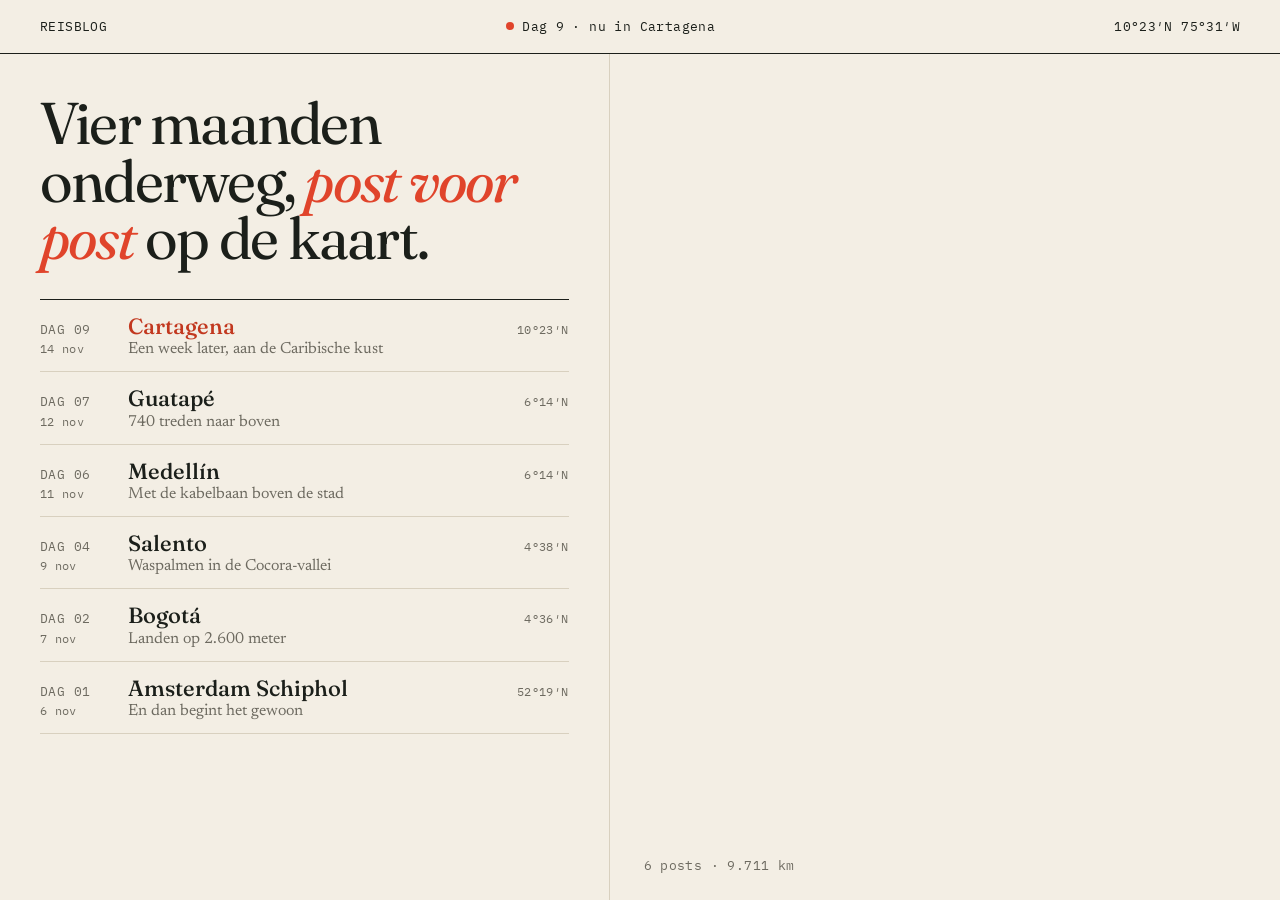
==== commit 39893da5: "deploy: tislars/reisblog@3053de17ea349bf9ac1c217a7d1d302ebc50d810" ====
--- a/index.html
+++ b/index.html
@@ -1,2 +1,2 @@
-<!DOCTYPE html><html lang="nl"><head><meta charset="utf-8"><meta name="viewport" content="width=device-width, initial-scale=1, viewport-fit=cover"><link rel="icon" type="image/svg+xml" href="/favicon.svg"><link rel="alternate" type="application/rss+xml" title="Reisblog" href="/rss.xml"><link rel="preconnect" href="https://fonts.googleapis.com"><link rel="preconnect" href="https://fonts.gstatic.com" crossorigin><link rel="stylesheet" href="https://fonts.googleapis.com/css2?family=Fraunces:ital,opsz,wght@0,9..144,400..500;1,9..144,400..500&family=IBM+Plex+Mono:wght@400;500&family=Newsreader:ital,opsz,wght@0,6..72,300..700;1,6..72,300..700&display=swap"><title>Reisblog</title><meta name="description" content="Vier maanden onderweg, post voor post op de kaart."><meta name="theme-color" content="#f3eee4"><meta property="og:type" content="website"><meta property="og:title" content="Reisblog"><meta property="og:description" content="Vier maanden onderweg, post voor post op de kaart."><meta property="og:url" content="https://tislars.github.io/"><meta name="twitter:card" content="summary"><script async data-goatcounter="https://tislars.goatcounter.com/count" src="https://gc.zgo.at/count.js"></script><link rel="stylesheet" href="/_astro/index.CCnFd4rm.css"><style>:root{--paper:#f3eee4;--ink:#1b1f1a;--mute:#6d6a60;--line:#d8d0bf;--land:#e3dac7;--verm:#e0442b;--verm-tekst:#c2381f;--font:"Newsreader", Georgia, serif;--display:"Fraunces", Georgia, serif;--mono:"IBM Plex Mono", ui-monospace, monospace;color-scheme:light}*,:before,:after{box-sizing:border-box}@view-transition{navigation:auto}::view-transition-group(*){animation-duration:.3s;animation-timing-function:ease-out}@media (prefers-reduced-motion:reduce){@view-transition{navigation:none}}html{scroll-padding-top:5rem}html,body{background:var(--paper);color:var(--ink);font-family:var(--font);font-optical-sizing:auto;-webkit-font-smoothing:antialiased;margin:0}a{color:inherit;text-decoration-color:var(--verm);text-underline-offset:.2em;text-decoration-thickness:1px;transition:color .15s,text-decoration-color .15s}:focus-visible{outline:2px solid var(--ink);outline-offset:2px}.mono{font-family:var(--mono);letter-spacing:.03em;font-size:.8125rem}.sr-only{clip-path:inset(50%);white-space:nowrap;width:1px;height:1px;position:absolute;overflow:hidden}@keyframes rise{0%{opacity:0;translate:0 .75rem}}@media (prefers-reduced-motion:reduce){*,:before,:after{transition-duration:.01ms!important;animation-duration:.01ms!important;animation-iteration-count:1!important}}
-</style></head><body><div class="page" data-astro-cid-lcdefpme><header class="top mono" data-astro-cid-lcdefpme><span class="name" data-astro-cid-lcdefpme>REISBLOG</span><span class="live" data-astro-cid-lcdefpme>Dag 9 · nu in Cartagena</span><span class="coords" data-astro-cid-lcdefpme>10°23′N 75°31′W</span></header><main class="grid" data-astro-cid-lcdefpme><section class="intro" aria-labelledby="headline" data-astro-cid-lcdefpme><h1 id="headline" data-astro-cid-lcdefpme>Vier maanden onderweg, <em data-astro-cid-lcdefpme>post voor post</em> op de kaart.</h1><nav class="index" aria-label="Alle posts" data-astro-cid-lcdefpme><ol class="idx" data-astro-cid-lcdefpme><li data-astro-cid-lcdefpme><a href="/2026/11/cartagena/" data-post="/2026/11/cartagena/" aria-current="true" data-astro-cid-lcdefpme><span class="d" data-astro-cid-lcdefpme>DAG 09</span><span class="p" data-astro-cid-lcdefpme>Cartagena</span><span class="c" data-astro-cid-lcdefpme>10°23′N</span><span class="t" data-astro-cid-lcdefpme>Een week later, aan de Caribische kust</span></a></li><li data-astro-cid-lcdefpme><a href="/2026/11/guatape/" data-post="/2026/11/guatape/" data-astro-cid-lcdefpme><span class="d" data-astro-cid-lcdefpme>DAG 07</span><span class="p" data-astro-cid-lcdefpme>Guatapé</span><span class="c" data-astro-cid-lcdefpme>6°14′N</span><span class="t" data-astro-cid-lcdefpme>740 treden naar boven</span></a></li><li data-astro-cid-lcdefpme><a href="/2026/11/medellin/" data-post="/2026/11/medellin/" data-astro-cid-lcdefpme><span class="d" data-astro-cid-lcdefpme>DAG 06</span><span class="p" data-astro-cid-lcdefpme>Medellín</span><span class="c" data-astro-cid-lcdefpme>6°14′N</span><span class="t" data-astro-cid-lcdefpme>Met de kabelbaan boven de stad</span></a></li><li data-astro-cid-lcdefpme><a href="/2026/11/salento/" data-post="/2026/11/salento/" data-astro-cid-lcdefpme><span class="d" data-astro-cid-lcdefpme>DAG 04</span><span class="p" data-astro-cid-lcdefpme>Salento</span><span class="c" data-astro-cid-lcdefpme>4°38′N</span><span class="t" data-astro-cid-lcdefpme>Waspalmen in de Cocora-vallei</span></a></li><li data-astro-cid-lcdefpme><a href="/2026/11/bogota/" data-post="/2026/11/bogota/" data-astro-cid-lcdefpme><span class="d" data-astro-cid-lcdefpme>DAG 02</span><span class="p" data-astro-cid-lcdefpme>Bogotá</span><span class="c" data-astro-cid-lcdefpme>4°36′N</span><span class="t" data-astro-cid-lcdefpme>Landen op 2.600 meter</span></a></li><li data-astro-cid-lcdefpme><a href="/2026/11/schiphol/" data-post="/2026/11/schiphol/" data-astro-cid-lcdefpme><span class="d" data-astro-cid-lcdefpme>DAG 01</span><span class="p" data-astro-cid-lcdefpme>Amsterdam Schiphol</span><span class="c" data-astro-cid-lcdefpme>52°19′N</span><span class="t" data-astro-cid-lcdefpme>En dan begint het gewoon</span></a></li></ol></nav></section><div class="map" data-astro-cid-lcdefpme><div id="globe" role="region" aria-label="Wereldkaart met posts" data-astro-cid-lcdefpme></div><p class="legend mono" data-astro-cid-lcdefpme>6 posts · 9.711 km<span class="drag" data-astro-cid-lcdefpme> · sleep om te draaien</span></p><aside id="preview" class="card" hidden aria-live="polite" data-astro-cid-lcdefpme></aside></div></main></div><script id="globe-data" type="application/json">{"posts":[{"url":"/2026/11/schiphol/","title":"En dan begint het gewoon","place":"Amsterdam Schiphol, Nederland","placeName":"Amsterdam Schiphol","date":"6 november 2026","day":1,"lat":52.31,"lng":4.76,"thumb":"https://live.staticflickr.com/4033/4529578230_968f973b24_o.jpg","thumbSrcset":"https://live.staticflickr.com/4033/4529578230_45bafae4de_t.jpg 100w, https://live.staticflickr.com/4033/4529578230_45bafae4de_m.jpg 240w, https://live.staticflickr.com/4033/4529578230_45bafae4de_n.jpg 320w, https://live.staticflickr.com/4033/4529578230_45bafae4de_w.jpg 400w, https://live.staticflickr.com/4033/4529578230_45bafae4de.jpg 500w, https://live.staticflickr.com/4033/4529578230_45bafae4de_z.jpg 640w, https://live.staticflickr.com/4033/4529578230_45bafae4de_c.jpg 800w"},{"url":"/2026/11/bogota/","title":"Landen op 2.600 meter","place":"Bogotá, Colombia","placeName":"Bogotá","date":"7 november 2026","day":2,"lat":4.6,"lng":-74.08,"thumb":"https://live.staticflickr.com/65535/50060110263_2b2ddd37f2_c.jpg","thumbSrcset":"https://live.staticflickr.com/65535/50060110263_2b2ddd37f2_t.jpg 100w, https://live.staticflickr.com/65535/50060110263_2b2ddd37f2_m.jpg 240w, https://live.staticflickr.com/65535/50060110263_2b2ddd37f2_n.jpg 320w, https://live.staticflickr.com/65535/50060110263_2b2ddd37f2_w.jpg 400w, https://live.staticflickr.com/65535/50060110263_2b2ddd37f2.jpg 500w, https://live.staticflickr.com/65535/50060110263_2b2ddd37f2_z.jpg 640w, https://live.staticflickr.com/65535/50060110263_2b2ddd37f2_c.jpg 800w"},{"url":"/2026/11/salento/","title":"Waspalmen in de Cocora-vallei","place":"Salento, Colombia","placeName":"Salento","date":"9 november 2026","day":4,"lat":4.64,"lng":-75.57,"thumb":"https://live.staticflickr.com/3804/8806646168_d1b61e9163_c.jpg","thumbSrcset":"https://live.staticflickr.com/3804/8806646168_d1b61e9163_t.jpg 100w, https://live.staticflickr.com/3804/8806646168_d1b61e9163_m.jpg 240w, https://live.staticflickr.com/3804/8806646168_d1b61e9163_n.jpg 320w, https://live.staticflickr.com/3804/8806646168_d1b61e9163_w.jpg 400w, https://live.staticflickr.com/3804/8806646168_d1b61e9163.jpg 500w, https://live.staticflickr.com/3804/8806646168_d1b61e9163_z.jpg 640w, https://live.staticflickr.com/3804/8806646168_d1b61e9163_c.jpg 800w"},{"url":"/2026/11/medellin/","title":"Met de kabelbaan boven de stad","place":"Medellín, Colombia","placeName":"Medellín","date":"11 november 2026","day":6,"lat":6.24,"lng":-75.58,"thumb":"https://live.staticflickr.com/5478/10965169976_b53c3e0654_c.jpg","thumbSrcset":"https://live.staticflickr.com/5478/10965169976_b53c3e0654_t.jpg 67w, https://live.staticflickr.com/5478/10965169976_b53c3e0654_m.jpg 160w, https://live.staticflickr.com/5478/10965169976_b53c3e0654_n.jpg 213w, https://live.staticflickr.com/5478/10965169976_b53c3e0654_w.jpg 267w, https://live.staticflickr.com/5478/10965169976_b53c3e0654.jpg 333w, https://live.staticflickr.com/5478/10965169976_b53c3e0654_z.jpg 427w, https://live.staticflickr.com/5478/10965169976_b53c3e0654_c.jpg 534w"},{"url":"/2026/11/guatape/","title":"740 treden naar boven","place":"Guatapé, Colombia","placeName":"Guatapé","date":"12 november 2026","day":7,"lat":6.23,"lng":-75.16,"thumb":"https://live.staticflickr.com/1460/26342346552_801971599a_c.jpg","thumbSrcset":"https://live.staticflickr.com/1460/26342346552_801971599a_t.jpg 67w, https://live.staticflickr.com/1460/26342346552_801971599a_m.jpg 160w, https://live.staticflickr.com/1460/26342346552_801971599a_n.jpg 213w, https://live.staticflickr.com/1460/26342346552_801971599a_w.jpg 267w, https://live.staticflickr.com/1460/26342346552_801971599a.jpg 333w, https://live.staticflickr.com/1460/26342346552_801971599a_z.jpg 427w, https://live.staticflickr.com/1460/26342346552_801971599a_c.jpg 533w"},{"url":"/2026/11/cartagena/","title":"Een week later, aan de Caribische kust","place":"Cartagena, Colombia","placeName":"Cartagena","date":"14 november 2026","day":9,"lat":10.39,"lng":-75.51,"thumb":"https://live.staticflickr.com/8582/16286625671_409e524546_c.jpg","thumbSrcset":"https://live.staticflickr.com/8582/16286625671_409e524546_t.jpg 75w, https://live.staticflickr.com/8582/16286625671_409e524546_m.jpg 180w, https://live.staticflickr.com/8582/16286625671_409e524546_n.jpg 240w, https://live.staticflickr.com/8582/16286625671_409e524546_w.jpg 300w, https://live.staticflickr.com/8582/16286625671_409e524546.jpg 375w, https://live.staticflickr.com/8582/16286625671_409e524546_z.jpg 480w, https://live.staticflickr.com/8582/16286625671_409e524546_c.jpg 600w"}],"home":{"name":"Nederland","lat":52.37,"lng":4.9},"accent":"#e0442b"}</script></body></html><script type="module" src="/_astro/index.astro_astro_type_script_index_0_lang.C23qRyph.js"></script>+<!DOCTYPE html><html lang="nl"><head><meta charset="utf-8"><meta name="viewport" content="width=device-width, initial-scale=1, viewport-fit=cover"><link rel="icon" type="image/svg+xml" href="/favicon.svg"><link rel="alternate" type="application/rss+xml" title="Reisblog" href="/rss.xml"><link rel="preconnect" href="https://fonts.googleapis.com"><link rel="preconnect" href="https://fonts.gstatic.com" crossorigin><link rel="stylesheet" href="https://fonts.googleapis.com/css2?family=Fraunces:ital,opsz,wght@0,9..144,400..500;1,9..144,400..500&family=IBM+Plex+Mono:wght@400;500&family=Newsreader:ital,opsz,wght@0,6..72,300..700;1,6..72,300..700&display=swap"><title>Reisblog</title><meta name="description" content="Vier maanden onderweg, post voor post op de kaart."><meta name="theme-color" content="#f3eee4"><meta property="og:type" content="website"><meta property="og:title" content="Reisblog"><meta property="og:description" content="Vier maanden onderweg, post voor post op de kaart."><meta property="og:url" content="https://tislars.github.io/"><meta name="twitter:card" content="summary"><script async data-goatcounter="https://tislars.goatcounter.com/count" src="https://gc.zgo.at/count.js"></script><link rel="stylesheet" href="/_astro/index.CzaboU9B.css"><style>:root{--paper:#f3eee4;--ink:#1b1f1a;--mute:#6d6a60;--line:#d8d0bf;--land:#e3dac7;--verm:#e0442b;--verm-tekst:#c2381f;--font:"Newsreader", Georgia, serif;--display:"Fraunces", Georgia, serif;--mono:"IBM Plex Mono", ui-monospace, monospace;color-scheme:light}*,:before,:after{box-sizing:border-box}@view-transition{navigation:auto}::view-transition-group(*){animation-duration:.3s;animation-timing-function:ease-out}@media (prefers-reduced-motion:reduce){@view-transition{navigation:none}}html{scroll-padding-top:5rem}html,body{background:var(--paper);color:var(--ink);font-family:var(--font);font-optical-sizing:auto;-webkit-font-smoothing:antialiased;margin:0}a{color:inherit;text-decoration-color:var(--verm);text-underline-offset:.2em;text-decoration-thickness:1px;transition:color .15s,text-decoration-color .15s}:focus-visible{outline:2px solid var(--ink);outline-offset:2px}.mono{font-family:var(--mono);letter-spacing:.03em;font-size:.8125rem}.sr-only{clip-path:inset(50%);white-space:nowrap;width:1px;height:1px;position:absolute;overflow:hidden}@keyframes rise{0%{opacity:0;translate:0 .75rem}}@media (prefers-reduced-motion:reduce){*,:before,:after{transition-duration:.01ms!important;animation-duration:.01ms!important;animation-iteration-count:1!important}}
+</style></head><body><div class="page" data-astro-cid-lcdefpme><header class="top mono" data-astro-cid-lcdefpme><span class="name" data-astro-cid-lcdefpme>REISBLOG</span><span class="live" data-astro-cid-lcdefpme>Dag 9 · nu in Cartagena</span><span class="coords" data-astro-cid-lcdefpme>10°23′N 75°31′W</span></header><main class="grid" data-astro-cid-lcdefpme><section class="intro" aria-labelledby="headline" data-astro-cid-lcdefpme><h1 id="headline" data-astro-cid-lcdefpme>Vier maanden onderweg, <em data-astro-cid-lcdefpme>post voor post</em> op de kaart.</h1><nav class="index" aria-label="Alle posts" data-astro-cid-lcdefpme><ol class="idx" data-astro-cid-lcdefpme><li data-astro-cid-lcdefpme><a href="/2026/11/cartagena/" data-post="/2026/11/cartagena/" aria-current="true" data-astro-cid-lcdefpme><span class="d" data-astro-cid-lcdefpme>DAG 09</span><span class="p" data-astro-cid-lcdefpme>Cartagena</span><span class="c" data-astro-cid-lcdefpme>10°23′N</span><time class="c" datetime="2026-11-14" data-astro-cid-lcdefpme>14 nov</time><span class="t" data-astro-cid-lcdefpme>Een week later, aan de Caribische kust</span></a></li><li data-astro-cid-lcdefpme><a href="/2026/11/guatape/" data-post="/2026/11/guatape/" data-astro-cid-lcdefpme><span class="d" data-astro-cid-lcdefpme>DAG 07</span><span class="p" data-astro-cid-lcdefpme>Guatapé</span><span class="c" data-astro-cid-lcdefpme>6°14′N</span><time class="c" datetime="2026-11-12" data-astro-cid-lcdefpme>12 nov</time><span class="t" data-astro-cid-lcdefpme>740 treden naar boven</span></a></li><li data-astro-cid-lcdefpme><a href="/2026/11/medellin/" data-post="/2026/11/medellin/" data-astro-cid-lcdefpme><span class="d" data-astro-cid-lcdefpme>DAG 06</span><span class="p" data-astro-cid-lcdefpme>Medellín</span><span class="c" data-astro-cid-lcdefpme>6°14′N</span><time class="c" datetime="2026-11-11" data-astro-cid-lcdefpme>11 nov</time><span class="t" data-astro-cid-lcdefpme>Met de kabelbaan boven de stad</span></a></li><li data-astro-cid-lcdefpme><a href="/2026/11/salento/" data-post="/2026/11/salento/" data-astro-cid-lcdefpme><span class="d" data-astro-cid-lcdefpme>DAG 04</span><span class="p" data-astro-cid-lcdefpme>Salento</span><span class="c" data-astro-cid-lcdefpme>4°38′N</span><time class="c" datetime="2026-11-09" data-astro-cid-lcdefpme>9 nov</time><span class="t" data-astro-cid-lcdefpme>Waspalmen in de Cocora-vallei</span></a></li><li data-astro-cid-lcdefpme><a href="/2026/11/bogota/" data-post="/2026/11/bogota/" data-astro-cid-lcdefpme><span class="d" data-astro-cid-lcdefpme>DAG 02</span><span class="p" data-astro-cid-lcdefpme>Bogotá</span><span class="c" data-astro-cid-lcdefpme>4°36′N</span><time class="c" datetime="2026-11-07" data-astro-cid-lcdefpme>7 nov</time><span class="t" data-astro-cid-lcdefpme>Landen op 2.600 meter</span></a></li><li data-astro-cid-lcdefpme><a href="/2026/11/schiphol/" data-post="/2026/11/schiphol/" data-astro-cid-lcdefpme><span class="d" data-astro-cid-lcdefpme>DAG 01</span><span class="p" data-astro-cid-lcdefpme>Amsterdam Schiphol</span><span class="c" data-astro-cid-lcdefpme>52°19′N</span><time class="c" datetime="2026-11-06" data-astro-cid-lcdefpme>6 nov</time><span class="t" data-astro-cid-lcdefpme>En dan begint het gewoon</span></a></li></ol></nav></section><div class="map" data-astro-cid-lcdefpme><div id="globe" role="region" aria-label="Wereldkaart met posts" data-astro-cid-lcdefpme></div><p class="legend mono" data-astro-cid-lcdefpme>6 posts · 9.711 km<span class="drag" data-astro-cid-lcdefpme> · sleep om te draaien</span></p><aside id="preview" class="card" hidden aria-live="polite" data-astro-cid-lcdefpme></aside></div></main></div><script id="globe-data" type="application/json">{"posts":[{"url":"/2026/11/schiphol/","title":"En dan begint het gewoon","place":"Amsterdam Schiphol, Nederland","placeName":"Amsterdam Schiphol","date":"6 november 2026","isoDate":"2026-11-06","shortDate":"6 nov","day":1,"lat":52.31,"lng":4.76,"thumb":"https://live.staticflickr.com/4033/4529578230_968f973b24_o.jpg","thumbSrcset":"https://live.staticflickr.com/4033/4529578230_45bafae4de_t.jpg 100w, https://live.staticflickr.com/4033/4529578230_45bafae4de_m.jpg 240w, https://live.staticflickr.com/4033/4529578230_45bafae4de_n.jpg 320w, https://live.staticflickr.com/4033/4529578230_45bafae4de_w.jpg 400w, https://live.staticflickr.com/4033/4529578230_45bafae4de.jpg 500w, https://live.staticflickr.com/4033/4529578230_45bafae4de_z.jpg 640w, https://live.staticflickr.com/4033/4529578230_45bafae4de_c.jpg 800w"},{"url":"/2026/11/bogota/","title":"Landen op 2.600 meter","place":"Bogotá, Colombia","placeName":"Bogotá","date":"7 november 2026","isoDate":"2026-11-07","shortDate":"7 nov","day":2,"lat":4.6,"lng":-74.08,"thumb":"https://live.staticflickr.com/65535/50060110263_2b2ddd37f2_c.jpg","thumbSrcset":"https://live.staticflickr.com/65535/50060110263_2b2ddd37f2_t.jpg 100w, https://live.staticflickr.com/65535/50060110263_2b2ddd37f2_m.jpg 240w, https://live.staticflickr.com/65535/50060110263_2b2ddd37f2_n.jpg 320w, https://live.staticflickr.com/65535/50060110263_2b2ddd37f2_w.jpg 400w, https://live.staticflickr.com/65535/50060110263_2b2ddd37f2.jpg 500w, https://live.staticflickr.com/65535/50060110263_2b2ddd37f2_z.jpg 640w, https://live.staticflickr.com/65535/50060110263_2b2ddd37f2_c.jpg 800w"},{"url":"/2026/11/salento/","title":"Waspalmen in de Cocora-vallei","place":"Salento, Colombia","placeName":"Salento","date":"9 november 2026","isoDate":"2026-11-09","shortDate":"9 nov","day":4,"lat":4.64,"lng":-75.57,"thumb":"https://live.staticflickr.com/3804/8806646168_d1b61e9163_c.jpg","thumbSrcset":"https://live.staticflickr.com/3804/8806646168_d1b61e9163_t.jpg 100w, https://live.staticflickr.com/3804/8806646168_d1b61e9163_m.jpg 240w, https://live.staticflickr.com/3804/8806646168_d1b61e9163_n.jpg 320w, https://live.staticflickr.com/3804/8806646168_d1b61e9163_w.jpg 400w, https://live.staticflickr.com/3804/8806646168_d1b61e9163.jpg 500w, https://live.staticflickr.com/3804/8806646168_d1b61e9163_z.jpg 640w, https://live.staticflickr.com/3804/8806646168_d1b61e9163_c.jpg 800w"},{"url":"/2026/11/medellin/","title":"Met de kabelbaan boven de stad","place":"Medellín, Colombia","placeName":"Medellín","date":"11 november 2026","isoDate":"2026-11-11","shortDate":"11 nov","day":6,"lat":6.24,"lng":-75.58,"thumb":"https://live.staticflickr.com/5478/10965169976_b53c3e0654_c.jpg","thumbSrcset":"https://live.staticflickr.com/5478/10965169976_b53c3e0654_t.jpg 67w, https://live.staticflickr.com/5478/10965169976_b53c3e0654_m.jpg 160w, https://live.staticflickr.com/5478/10965169976_b53c3e0654_n.jpg 213w, https://live.staticflickr.com/5478/10965169976_b53c3e0654_w.jpg 267w, https://live.staticflickr.com/5478/10965169976_b53c3e0654.jpg 333w, https://live.staticflickr.com/5478/10965169976_b53c3e0654_z.jpg 427w, https://live.staticflickr.com/5478/10965169976_b53c3e0654_c.jpg 534w"},{"url":"/2026/11/guatape/","title":"740 treden naar boven","place":"Guatapé, Colombia","placeName":"Guatapé","date":"12 november 2026","isoDate":"2026-11-12","shortDate":"12 nov","day":7,"lat":6.23,"lng":-75.16,"thumb":"https://live.staticflickr.com/1460/26342346552_801971599a_c.jpg","thumbSrcset":"https://live.staticflickr.com/1460/26342346552_801971599a_t.jpg 67w, https://live.staticflickr.com/1460/26342346552_801971599a_m.jpg 160w, https://live.staticflickr.com/1460/26342346552_801971599a_n.jpg 213w, https://live.staticflickr.com/1460/26342346552_801971599a_w.jpg 267w, https://live.staticflickr.com/1460/26342346552_801971599a.jpg 333w, https://live.staticflickr.com/1460/26342346552_801971599a_z.jpg 427w, https://live.staticflickr.com/1460/26342346552_801971599a_c.jpg 533w"},{"url":"/2026/11/cartagena/","title":"Een week later, aan de Caribische kust","place":"Cartagena, Colombia","placeName":"Cartagena","date":"14 november 2026","isoDate":"2026-11-14","shortDate":"14 nov","day":9,"lat":10.39,"lng":-75.51,"thumb":"https://live.staticflickr.com/8582/16286625671_409e524546_c.jpg","thumbSrcset":"https://live.staticflickr.com/8582/16286625671_409e524546_t.jpg 75w, https://live.staticflickr.com/8582/16286625671_409e524546_m.jpg 180w, https://live.staticflickr.com/8582/16286625671_409e524546_n.jpg 240w, https://live.staticflickr.com/8582/16286625671_409e524546_w.jpg 300w, https://live.staticflickr.com/8582/16286625671_409e524546.jpg 375w, https://live.staticflickr.com/8582/16286625671_409e524546_z.jpg 480w, https://live.staticflickr.com/8582/16286625671_409e524546_c.jpg 600w"}],"home":{"name":"Nederland","lat":52.37,"lng":4.9},"accent":"#e0442b"}</script></body></html><script type="module" src="/_astro/index.astro_astro_type_script_index_0_lang.DizQqC1K.js"></script>
--- a/_astro/index.CzaboU9B.css
+++ b/_astro/index.CzaboU9B.css
@@ -0,0 +1 @@
+.maplibregl-map{-webkit-tap-highlight-color:#0000;-webkit-touch-callout:none;font:12px/20px Helvetica Neue,Arial,Helvetica,sans-serif;position:relative;overflow:hidden}.maplibregl-canvas{position:absolute;top:0;left:0}.maplibregl-map:fullscreen{width:100%;height:100%}.maplibregl-ctrl-group button.maplibregl-ctrl-compass{touch-action:none}.maplibregl-canvas-container.maplibregl-interactive,.maplibregl-ctrl-group button.maplibregl-ctrl-compass{cursor:grab;-webkit-user-select:none;-moz-user-select:none;user-select:none}.maplibregl-canvas-container.maplibregl-interactive.maplibregl-track-pointer{cursor:pointer}.maplibregl-canvas-container.maplibregl-interactive:active,.maplibregl-ctrl-group button.maplibregl-ctrl-compass:active{cursor:grabbing}.maplibregl-canvas-container.maplibregl-touch-zoom-rotate,.maplibregl-canvas-container.maplibregl-touch-zoom-rotate .maplibregl-canvas{touch-action:pan-x pan-y}.maplibregl-canvas-container.maplibregl-touch-drag-pan,.maplibregl-canvas-container.maplibregl-touch-drag-pan .maplibregl-canvas{touch-action:pinch-zoom}.maplibregl-canvas-container.maplibregl-touch-zoom-rotate.maplibregl-touch-drag-pan,.maplibregl-canvas-container.maplibregl-touch-zoom-rotate.maplibregl-touch-drag-pan .maplibregl-canvas{touch-action:none}.maplibregl-canvas-container.maplibregl-touch-drag-pan.maplibregl-cooperative-gestures,.maplibregl-canvas-container.maplibregl-touch-drag-pan.maplibregl-cooperative-gestures .maplibregl-canvas{touch-action:pan-x pan-y}.maplibregl-ctrl-bottom-left,.maplibregl-ctrl-bottom-right,.maplibregl-ctrl-top-left,.maplibregl-ctrl-top-right{pointer-events:none;z-index:2;position:absolute}.maplibregl-ctrl-top-left{top:0;left:0}.maplibregl-ctrl-top-right{top:0;right:0}.maplibregl-ctrl-bottom-left{bottom:0;left:0}.maplibregl-ctrl-bottom-right{bottom:0;right:0}.maplibregl-ctrl{clear:both;pointer-events:auto;transform:translate(0)}.maplibregl-ctrl-top-left .maplibregl-ctrl{float:left;margin:10px 0 0 10px}.maplibregl-ctrl-top-right .maplibregl-ctrl{float:right;margin:10px 10px 0 0}.maplibregl-ctrl-bottom-left .maplibregl-ctrl{float:left;margin:0 0 10px 10px}.maplibregl-ctrl-bottom-right .maplibregl-ctrl{float:right;margin:0 10px 10px 0}.maplibregl-ctrl-group{background:#fff;border-radius:4px}.maplibregl-ctrl-group:not(:empty){box-shadow:0 0 0 2px #0000001a}.maplibregl-ctrl-group button{box-sizing:border-box;cursor:pointer;background-color:#0000;border:0;outline:none;width:29px;height:29px;padding:0;display:block}.maplibregl-ctrl button{-webkit-user-select:none;-moz-user-select:none;user-select:none}.maplibregl-ctrl-group button+button{border-top:1px solid #ddd}.maplibregl-ctrl button .maplibregl-ctrl-icon{background-position:50%;background-repeat:no-repeat;width:100%;height:100%;display:block}@media (forced-colors:active){.maplibregl-ctrl-group:not(:empty){box-shadow:0 0 0 2px buttontext}.maplibregl-ctrl-icon{background-color:#0000}.maplibregl-ctrl-group button+button{border-top:1px solid buttontext}}.maplibregl-ctrl button::-moz-focus-inner{border:0;padding:0}.maplibregl-ctrl-attrib-button:focus,.maplibregl-ctrl-group button:focus{box-shadow:0 0 2px 2px #0096ff}.maplibregl-ctrl button:disabled{cursor:not-allowed}.maplibregl-ctrl button:disabled .maplibregl-ctrl-icon{opacity:.25}@media (hover:hover){.maplibregl-ctrl button:not(:disabled):hover{background-color:#0000000d}}.maplibregl-ctrl button:not(:disabled):active{background-color:#0000000d}.maplibregl-ctrl-group button:focus:focus-visible{box-shadow:0 0 2px 2px #0096ff}.maplibregl-ctrl-group button:focus:not(:focus-visible){box-shadow:none}.maplibregl-ctrl-group button:focus:first-child{border-radius:4px 4px 0 0}.maplibregl-ctrl-group button:focus:last-child{border-radius:0 0 4px 4px}.maplibregl-ctrl-group button:focus:only-child{border-radius:inherit}.maplibregl-ctrl button.maplibregl-ctrl-zoom-out .maplibregl-ctrl-icon{background-image:url("data:image/svg+xml;charset=utf-8,%3Csvg xmlns='http://www.w3.org/2000/svg' width='29' height='29' viewBox='0 0 29 29' fill='%23333'%3E %3Cpath d='M10 13c-.75 0-1.5.75-1.5 1.5S9.25 16 10 16h9c.75 0 1.5-.75 1.5-1.5S19.75 13 19 13z'/%3E %3C/svg%3E")}.maplibregl-ctrl button.maplibregl-ctrl-zoom-in .maplibregl-ctrl-icon{background-image:url("data:image/svg+xml;charset=utf-8,%3Csvg xmlns='http://www.w3.org/2000/svg' width='29' height='29' viewBox='0 0 29 29' fill='%23333'%3E %3Cpath d='M14.5 8.5c-.75 0-1.5.75-1.5 1.5v3h-3c-.75 0-1.5.75-1.5 1.5S9.25 16 10 16h3v3c0 .75.75 1.5 1.5 1.5S16 19.75 16 19v-3h3c.75 0 1.5-.75 1.5-1.5S19.75 13 19 13h-3v-3c0-.75-.75-1.5-1.5-1.5'/%3E %3C/svg%3E")}@media (forced-colors:active){.maplibregl-ctrl button.maplibregl-ctrl-zoom-out .maplibregl-ctrl-icon{background-image:url("data:image/svg+xml;charset=utf-8,%3Csvg xmlns='http://www.w3.org/2000/svg' width='29' height='29' viewBox='0 0 29 29' fill='%23fff'%3E %3Cpath d='M10 13c-.75 0-1.5.75-1.5 1.5S9.25 16 10 16h9c.75 0 1.5-.75 1.5-1.5S19.75 13 19 13z'/%3E %3C/svg%3E")}.maplibregl-ctrl button.maplibregl-ctrl-zoom-in .maplibregl-ctrl-icon{background-image:url("data:image/svg+xml;charset=utf-8,%3Csvg xmlns='http://www.w3.org/2000/svg' width='29' height='29' viewBox='0 0 29 29' fill='%23fff'%3E %3Cpath d='M14.5 8.5c-.75 0-1.5.75-1.5 1.5v3h-3c-.75 0-1.5.75-1.5 1.5S9.25 16 10 16h3v3c0 .75.75 1.5 1.5 1.5S16 19.75 16 19v-3h3c.75 0 1.5-.75 1.5-1.5S19.75 13 19 13h-3v-3c0-.75-.75-1.5-1.5-1.5'/%3E %3C/svg%3E")}}@media (forced-colors:active) and (prefers-color-scheme:light){.maplibregl-ctrl button.maplibregl-ctrl-zoom-out .maplibregl-ctrl-icon{background-image:url("data:image/svg+xml;charset=utf-8,%3Csvg xmlns='http://www.w3.org/2000/svg' width='29' height='29' viewBox='0 0 29 29' fill='%23000'%3E %3Cpath d='M10 13c-.75 0-1.5.75-1.5 1.5S9.25 16 10 16h9c.75 0 1.5-.75 1.5-1.5S19.75 13 19 13z'/%3E %3C/svg%3E")}.maplibregl-ctrl button.maplibregl-ctrl-zoom-in .maplibregl-ctrl-icon{background-image:url("data:image/svg+xml;charset=utf-8,%3Csvg xmlns='http://www.w3.org/2000/svg' width='29' height='29' viewBox='0 0 29 29' fill='%23000'%3E %3Cpath d='M14.5 8.5c-.75 0-1.5.75-1.5 1.5v3h-3c-.75 0-1.5.75-1.5 1.5S9.25 16 10 16h3v3c0 .75.75 1.5 1.5 1.5S16 19.75 16 19v-3h3c.75 0 1.5-.75 1.5-1.5S19.75 13 19 13h-3v-3c0-.75-.75-1.5-1.5-1.5'/%3E %3C/svg%3E")}}.maplibregl-ctrl button.maplibregl-ctrl-fullscreen .maplibregl-ctrl-icon{background-image:url("data:image/svg+xml;charset=utf-8,%3Csvg xmlns='http://www.w3.org/2000/svg' width='29' height='29' viewBox='0 0 29 29' fill='%23333'%3E %3Cpath d='M24 16v5.5c0 1.75-.75 2.5-2.5 2.5H16v-1l3-1.5-4-5.5 1-1 5.5 4 1.5-3zM6 16l1.5 3 5.5-4 1 1-4 5.5 3 1.5v1H7.5C5.75 24 5 23.25 5 21.5V16zm7-11v1l-3 1.5 4 5.5-1 1-5.5-4L6 13H5V7.5C5 5.75 5.75 5 7.5 5zm11 2.5c0-1.75-.75-2.5-2.5-2.5H16v1l3 1.5-4 5.5 1 1 5.5-4 1.5 3h1z'/%3E %3C/svg%3E")}.maplibregl-ctrl button.maplibregl-ctrl-shrink .maplibregl-ctrl-icon{background-image:url("data:image/svg+xml;charset=utf-8,%3Csvg xmlns='http://www.w3.org/2000/svg' width='29' height='29' viewBox='0 0 29 29'%3E %3Cpath d='M18.5 16c-1.75 0-2.5.75-2.5 2.5V24h1l1.5-3 5.5 4 1-1-4-5.5 3-1.5v-1zM13 18.5c0-1.75-.75-2.5-2.5-2.5H5v1l3 1.5L4 24l1 1 5.5-4 1.5 3h1zm3-8c0 1.75.75 2.5 2.5 2.5H24v-1l-3-1.5L25 5l-1-1-5.5 4L17 5h-1zM10.5 13c1.75 0 2.5-.75 2.5-2.5V5h-1l-1.5 3L5 4 4 5l4 5.5L5 12v1z'/%3E %3C/svg%3E")}@media (forced-colors:active){.maplibregl-ctrl button.maplibregl-ctrl-fullscreen .maplibregl-ctrl-icon{background-image:url("data:image/svg+xml;charset=utf-8,%3Csvg xmlns='http://www.w3.org/2000/svg' width='29' height='29' viewBox='0 0 29 29' fill='%23fff'%3E %3Cpath d='M24 16v5.5c0 1.75-.75 2.5-2.5 2.5H16v-1l3-1.5-4-5.5 1-1 5.5 4 1.5-3zM6 16l1.5 3 5.5-4 1 1-4 5.5 3 1.5v1H7.5C5.75 24 5 23.25 5 21.5V16zm7-11v1l-3 1.5 4 5.5-1 1-5.5-4L6 13H5V7.5C5 5.75 5.75 5 7.5 5zm11 2.5c0-1.75-.75-2.5-2.5-2.5H16v1l3 1.5-4 5.5 1 1 5.5-4 1.5 3h1z'/%3E %3C/svg%3E")}.maplibregl-ctrl button.maplibregl-ctrl-shrink .maplibregl-ctrl-icon{background-image:url("data:image/svg+xml;charset=utf-8,%3Csvg xmlns='http://www.w3.org/2000/svg' width='29' height='29' viewBox='0 0 29 29' fill='%23fff'%3E %3Cpath d='M18.5 16c-1.75 0-2.5.75-2.5 2.5V24h1l1.5-3 5.5 4 1-1-4-5.5 3-1.5v-1zM13 18.5c0-1.75-.75-2.5-2.5-2.5H5v1l3 1.5L4 24l1 1 5.5-4 1.5 3h1zm3-8c0 1.75.75 2.5 2.5 2.5H24v-1l-3-1.5L25 5l-1-1-5.5 4L17 5h-1zM10.5 13c1.75 0 2.5-.75 2.5-2.5V5h-1l-1.5 3L5 4 4 5l4 5.5L5 12v1z'/%3E %3C/svg%3E")}}@media (forced-colors:active) and (prefers-color-scheme:light){.maplibregl-ctrl button.maplibregl-ctrl-fullscreen .maplibregl-ctrl-icon{background-image:url("data:image/svg+xml;charset=utf-8,%3Csvg xmlns='http://www.w3.org/2000/svg' width='29' height='29' viewBox='0 0 29 29' fill='%23000'%3E %3Cpath d='M24 16v5.5c0 1.75-.75 2.5-2.5 2.5H16v-1l3-1.5-4-5.5 1-1 5.5 4 1.5-3zM6 16l1.5 3 5.5-4 1 1-4 5.5 3 1.5v1H7.5C5.75 24 5 23.25 5 21.5V16zm7-11v1l-3 1.5 4 5.5-1 1-5.5-4L6 13H5V7.5C5 5.75 5.75 5 7.5 5zm11 2.5c0-1.75-.75-2.5-2.5-2.5H16v1l3 1.5-4 5.5 1 1 5.5-4 1.5 3h1z'/%3E %3C/svg%3E")}.maplibregl-ctrl button.maplibregl-ctrl-shrink .maplibregl-ctrl-icon{background-image:url("data:image/svg+xml;charset=utf-8,%3Csvg xmlns='http://www.w3.org/2000/svg' width='29' height='29' viewBox='0 0 29 29' fill='%23000'%3E %3Cpath d='M18.5 16c-1.75 0-2.5.75-2.5 2.5V24h1l1.5-3 5.5 4 1-1-4-5.5 3-1.5v-1zM13 18.5c0-1.75-.75-2.5-2.5-2.5H5v1l3 1.5L4 24l1 1 5.5-4 1.5 3h1zm3-8c0 1.75.75 2.5 2.5 2.5H24v-1l-3-1.5L25 5l-1-1-5.5 4L17 5h-1zM10.5 13c1.75 0 2.5-.75 2.5-2.5V5h-1l-1.5 3L5 4 4 5l4 5.5L5 12v1z'/%3E %3C/svg%3E")}}.maplibregl-ctrl button.maplibregl-ctrl-compass .maplibregl-ctrl-icon{background-image:url("data:image/svg+xml;charset=utf-8,%3Csvg xmlns='http://www.w3.org/2000/svg' width='29' height='29' viewBox='0 0 29 29' fill='%23333'%3E %3Cpath d='m10.5 14 4-8 4 8z'/%3E %3Cpath fill='%23ccc' d='m10.5 16 4 8 4-8z'/%3E %3C/svg%3E")}@media (forced-colors:active){.maplibregl-ctrl button.maplibregl-ctrl-compass .maplibregl-ctrl-icon{background-image:url("data:image/svg+xml;charset=utf-8,%3Csvg xmlns='http://www.w3.org/2000/svg' width='29' height='29' viewBox='0 0 29 29' fill='%23fff'%3E %3Cpath d='m10.5 14 4-8 4 8z'/%3E %3Cpath fill='%23ccc' d='m10.5 16 4 8 4-8z'/%3E %3C/svg%3E")}}@media (forced-colors:active) and (prefers-color-scheme:light){.maplibregl-ctrl button.maplibregl-ctrl-compass .maplibregl-ctrl-icon{background-image:url("data:image/svg+xml;charset=utf-8,%3Csvg xmlns='http://www.w3.org/2000/svg' width='29' height='29' viewBox='0 0 29 29' fill='%23000'%3E %3Cpath d='m10.5 14 4-8 4 8z'/%3E %3Cpath fill='%23ccc' d='m10.5 16 4 8 4-8z'/%3E %3C/svg%3E")}}.maplibregl-ctrl button.maplibregl-ctrl-globe .maplibregl-ctrl-icon{background-image:url("data:image/svg+xml;charset=utf-8,%3Csvg xmlns='http://www.w3.org/2000/svg' width='22' height='22' fill='none' viewBox='0 0 22 22' stroke='%23333'%3E %3Ccircle cx='11' cy='11' r='8.5'/%3E %3Cpath d='M17.5 11c0 4.819-3.02 8.5-6.5 8.5S4.5 15.819 4.5 11 7.52 2.5 11 2.5s6.5 3.681 6.5 8.5Z'/%3E %3Cpath d='M13.5 11c0 2.447-.331 4.64-.853 6.206-.262.785-.562 1.384-.872 1.777-.314.399-.58.517-.775.517-.195 0-.461-.118-.775-.517-.31-.393-.61-.992-.872-1.777C8.831 15.64 8.5 13.446 8.5 11c0-2.447.331-4.64.853-6.206.262-.785.562-1.384.872-1.777.314-.399.58-.517.775-.517.195 0 .461.118.775.517.31.393.61.992.872 1.777.522 1.565.853 3.76.853 6.206Z'/%3E %3Cpath d='M11 7.5c-1.909 0-3.622-.166-4.845-.428-.616-.132-1.08-.283-1.379-.434a1.333 1.333 0 0 1-.224-.138c.047-.038.12-.085.224-.138.299-.151.763-.302 1.379-.434C7.378 5.666 9.091 5.5 11 5.5c1.909 0 3.622.166 4.845.428.616.132 1.08.283 1.379.434.105.053.177.1.224.138-.047.038-.12.085-.224.138-.299.151-.763.302-1.379.434-1.223.262-2.936.428-4.845.428ZM4.486 6.436ZM11 16.5c-1.909 0-3.622-.166-4.845-.428-.616-.132-1.08-.283-1.379-.434a1.33 1.33 0 0 1-.224-.138 1.33 1.33 0 0 1 .224-.138c.299-.151.763-.302 1.379-.434C7.378 14.666 9.091 14.5 11 14.5c1.909 0 3.622.166 4.845.428.616.132 1.08.283 1.379.434.105.053.177.1.224.138a1.33 1.33 0 0 1-.224.138c-.299.151-.763.302-1.379.434-1.223.262-2.936.428-4.845.428Zm-6.514-1.064ZM11 12.5c-2.46 0-4.672-.222-6.255-.574-.796-.177-1.406-.38-1.805-.59a1.465 1.465 0 0 1-.39-.272.293.293 0 0 1-.047-.064.293.293 0 0 1 .048-.064c.066-.073.189-.167.389-.272.399-.21 1.009-.413 1.805-.59C6.328 9.722 8.54 9.5 11 9.5s4.672.222 6.256.574c.795.177 1.405.38 1.804.59.2.105.323.2.39.272a.33.33 0 0 1 .047.064.293.293 0 0 1-.048.064 1.435 1.435 0 0 1-.389.272c-.399.21-1.009.413-1.804.59-1.584.352-3.796.574-6.256.574Zm-8.501-1.51v.002-.002Zm0 .018v.002-.002Zm17.002.002v-.002.002Zm0-.018v-.002.002Z'/%3E %3C/svg%3E")}.maplibregl-ctrl button.maplibregl-ctrl-globe-enabled .maplibregl-ctrl-icon{background-image:url("data:image/svg+xml;charset=utf-8,%3Csvg xmlns='http://www.w3.org/2000/svg' width='22' height='22' fill='none' viewBox='0 0 22 22' stroke='%2333b5e5'%3E %3Ccircle cx='11' cy='11' r='8.5'/%3E %3Cpath d='M17.5 11c0 4.819-3.02 8.5-6.5 8.5S4.5 15.819 4.5 11 7.52 2.5 11 2.5s6.5 3.681 6.5 8.5Z'/%3E %3Cpath d='M13.5 11c0 2.447-.331 4.64-.853 6.206-.262.785-.562 1.384-.872 1.777-.314.399-.58.517-.775.517-.195 0-.461-.118-.775-.517-.31-.393-.61-.992-.872-1.777C8.831 15.64 8.5 13.446 8.5 11c0-2.447.331-4.64.853-6.206.262-.785.562-1.384.872-1.777.314-.399.58-.517.775-.517.195 0 .461.118.775.517.31.393.61.992.872 1.777.522 1.565.853 3.76.853 6.206Z'/%3E %3Cpath d='M11 7.5c-1.909 0-3.622-.166-4.845-.428-.616-.132-1.08-.283-1.379-.434a1.333 1.333 0 0 1-.224-.138c.047-.038.12-.085.224-.138.299-.151.763-.302 1.379-.434C7.378 5.666 9.091 5.5 11 5.5c1.909 0 3.622.166 4.845.428.616.132 1.08.283 1.379.434.105.053.177.1.224.138-.047.038-.12.085-.224.138-.299.151-.763.302-1.379.434-1.223.262-2.936.428-4.845.428ZM4.486 6.436ZM11 16.5c-1.909 0-3.622-.166-4.845-.428-.616-.132-1.08-.283-1.379-.434a1.33 1.33 0 0 1-.224-.138 1.33 1.33 0 0 1 .224-.138c.299-.151.763-.302 1.379-.434C7.378 14.666 9.091 14.5 11 14.5c1.909 0 3.622.166 4.845.428.616.132 1.08.283 1.379.434.105.053.177.1.224.138a1.33 1.33 0 0 1-.224.138c-.299.151-.763.302-1.379.434-1.223.262-2.936.428-4.845.428Zm-6.514-1.064ZM11 12.5c-2.46 0-4.672-.222-6.255-.574-.796-.177-1.406-.38-1.805-.59a1.465 1.465 0 0 1-.39-.272.293.293 0 0 1-.047-.064.293.293 0 0 1 .048-.064c.066-.073.189-.167.389-.272.399-.21 1.009-.413 1.805-.59C6.328 9.722 8.54 9.5 11 9.5s4.672.222 6.256.574c.795.177 1.405.38 1.804.59.2.105.323.2.39.272a.33.33 0 0 1 .047.064.293.293 0 0 1-.048.064 1.435 1.435 0 0 1-.389.272c-.399.21-1.009.413-1.804.59-1.584.352-3.796.574-6.256.574Zm-8.501-1.51v.002-.002Zm0 .018v.002-.002Zm17.002.002v-.002.002Zm0-.018v-.002.002Z'/%3E %3C/svg%3E")}.maplibregl-ctrl button.maplibregl-ctrl-terrain .maplibregl-ctrl-icon{background-image:url("data:image/svg+xml;charset=utf-8,%3Csvg xmlns='http://www.w3.org/2000/svg' width='22' height='22' viewBox='0 0 22 22' fill='%23333'%3E %3Cpath d='m1.754 13.406 4.453-4.851 3.09 3.09 3.281 3.277.969-.969-3.309-3.312 3.844-4.121 6.148 6.886h1.082v-.855l-7.207-8.07-4.84 5.187L6.169 6.57l-5.48 5.965v.871ZM.688 16.844h20.625v1.375H.688Zm0 0'/%3E %3C/svg%3E")}.maplibregl-ctrl button.maplibregl-ctrl-terrain-enabled .maplibregl-ctrl-icon{background-image:url("data:image/svg+xml;charset=utf-8,%3Csvg xmlns='http://www.w3.org/2000/svg' width='22' height='22' viewBox='0 0 22 22' fill='%2333b5e5'%3E %3Cpath d='m1.754 13.406 4.453-4.851 3.09 3.09 3.281 3.277.969-.969-3.309-3.312 3.844-4.121 6.148 6.886h1.082v-.855l-7.207-8.07-4.84 5.187L6.169 6.57l-5.48 5.965v.871ZM.688 16.844h20.625v1.375H.688Zm0 0'/%3E %3C/svg%3E")}.maplibregl-ctrl button.maplibregl-ctrl-geolocate .maplibregl-ctrl-icon{background-image:url("data:image/svg+xml;charset=utf-8,%3Csvg xmlns='http://www.w3.org/2000/svg' width='29' height='29' viewBox='0 0 20 20' fill='%23333'%3E %3Cpath d='M10 4C9 4 9 5 9 5v.1A5 5 0 0 0 5.1 9H5s-1 0-1 1 1 1 1 1h.1A5 5 0 0 0 9 14.9v.1s0 1 1 1 1-1 1-1v-.1a5 5 0 0 0 3.9-3.9h.1s1 0 1-1-1-1-1-1h-.1A5 5 0 0 0 11 5.1V5s0-1-1-1m0 2.5a3.5 3.5 0 1 1 0 7 3.5 3.5 0 1 1 0-7'/%3E %3Ccircle id='dot' cx='10' cy='10' r='2'/%3E %3Cpath id='stroke' d='m14 5 1 1-9 9-1-1z' display='none'/%3E %3C/svg%3E")}.maplibregl-ctrl button.maplibregl-ctrl-geolocate:disabled .maplibregl-ctrl-icon{background-image:url("data:image/svg+xml;charset=utf-8,%3Csvg xmlns='http://www.w3.org/2000/svg' width='29' height='29' viewBox='0 0 20 20' fill='%23aaa'%3E %3Cpath d='M10 4C9 4 9 5 9 5v.1A5 5 0 0 0 5.1 9H5s-1 0-1 1 1 1 1 1h.1A5 5 0 0 0 9 14.9v.1s0 1 1 1 1-1 1-1v-.1a5 5 0 0 0 3.9-3.9h.1s1 0 1-1-1-1-1-1h-.1A5 5 0 0 0 11 5.1V5s0-1-1-1m0 2.5a3.5 3.5 0 1 1 0 7 3.5 3.5 0 1 1 0-7'/%3E %3Ccircle id='dot' cx='10' cy='10' r='2'/%3E %3Cpath id='stroke' d='m14 5 1 1-9 9-1-1z' fill='%23f00'/%3E %3C/svg%3E")}.maplibregl-ctrl button.maplibregl-ctrl-geolocate.maplibregl-ctrl-geolocate-active .maplibregl-ctrl-icon{background-image:url("data:image/svg+xml;charset=utf-8,%3Csvg xmlns='http://www.w3.org/2000/svg' width='29' height='29' viewBox='0 0 20 20' fill='%2333b5e5'%3E %3Cpath d='M10 4C9 4 9 5 9 5v.1A5 5 0 0 0 5.1 9H5s-1 0-1 1 1 1 1 1h.1A5 5 0 0 0 9 14.9v.1s0 1 1 1 1-1 1-1v-.1a5 5 0 0 0 3.9-3.9h.1s1 0 1-1-1-1-1-1h-.1A5 5 0 0 0 11 5.1V5s0-1-1-1m0 2.5a3.5 3.5 0 1 1 0 7 3.5 3.5 0 1 1 0-7'/%3E %3Ccircle id='dot' cx='10' cy='10' r='2'/%3E %3Cpath id='stroke' d='m14 5 1 1-9 9-1-1z' display='none'/%3E %3C/svg%3E")}.maplibregl-ctrl button.maplibregl-ctrl-geolocate.maplibregl-ctrl-geolocate-active-error .maplibregl-ctrl-icon{background-image:url("data:image/svg+xml;charset=utf-8,%3Csvg xmlns='http://www.w3.org/2000/svg' width='29' height='29' viewBox='0 0 20 20' fill='%23e58978'%3E %3Cpath d='M10 4C9 4 9 5 9 5v.1A5 5 0 0 0 5.1 9H5s-1 0-1 1 1 1 1 1h.1A5 5 0 0 0 9 14.9v.1s0 1 1 1 1-1 1-1v-.1a5 5 0 0 0 3.9-3.9h.1s1 0 1-1-1-1-1-1h-.1A5 5 0 0 0 11 5.1V5s0-1-1-1m0 2.5a3.5 3.5 0 1 1 0 7 3.5 3.5 0 1 1 0-7'/%3E %3Ccircle id='dot' cx='10' cy='10' r='2'/%3E %3Cpath id='stroke' d='m14 5 1 1-9 9-1-1z' display='none'/%3E %3C/svg%3E")}.maplibregl-ctrl button.maplibregl-ctrl-geolocate.maplibregl-ctrl-geolocate-background .maplibregl-ctrl-icon{background-image:url("data:image/svg+xml;charset=utf-8,%3Csvg xmlns='http://www.w3.org/2000/svg' width='29' height='29' viewBox='0 0 20 20' fill='%2333b5e5'%3E %3Cpath d='M10 4C9 4 9 5 9 5v.1A5 5 0 0 0 5.1 9H5s-1 0-1 1 1 1 1 1h.1A5 5 0 0 0 9 14.9v.1s0 1 1 1 1-1 1-1v-.1a5 5 0 0 0 3.9-3.9h.1s1 0 1-1-1-1-1-1h-.1A5 5 0 0 0 11 5.1V5s0-1-1-1m0 2.5a3.5 3.5 0 1 1 0 7 3.5 3.5 0 1 1 0-7'/%3E %3Ccircle id='dot' cx='10' cy='10' r='2' display='none'/%3E %3Cpath id='stroke' d='m14 5 1 1-9 9-1-1z' display='none'/%3E %3C/svg%3E")}.maplibregl-ctrl button.maplibregl-ctrl-geolocate.maplibregl-ctrl-geolocate-background-error .maplibregl-ctrl-icon{background-image:url("data:image/svg+xml;charset=utf-8,%3Csvg xmlns='http://www.w3.org/2000/svg' width='29' height='29' viewBox='0 0 20 20' fill='%23e54e33'%3E %3Cpath d='M10 4C9 4 9 5 9 5v.1A5 5 0 0 0 5.1 9H5s-1 0-1 1 1 1 1 1h.1A5 5 0 0 0 9 14.9v.1s0 1 1 1 1-1 1-1v-.1a5 5 0 0 0 3.9-3.9h.1s1 0 1-1-1-1-1-1h-.1A5 5 0 0 0 11 5.1V5s0-1-1-1m0 2.5a3.5 3.5 0 1 1 0 7 3.5 3.5 0 1 1 0-7'/%3E %3Ccircle id='dot' cx='10' cy='10' r='2' display='none'/%3E %3Cpath id='stroke' d='m14 5 1 1-9 9-1-1z' display='none'/%3E %3C/svg%3E")}.maplibregl-ctrl button.maplibregl-ctrl-geolocate.maplibregl-ctrl-geolocate-waiting .maplibregl-ctrl-icon{animation:2s linear infinite maplibregl-spin}@media (forced-colors:active){.maplibregl-ctrl button.maplibregl-ctrl-geolocate .maplibregl-ctrl-icon{background-image:url("data:image/svg+xml;charset=utf-8,%3Csvg xmlns='http://www.w3.org/2000/svg' width='29' height='29' viewBox='0 0 20 20' fill='%23fff'%3E %3Cpath d='M10 4C9 4 9 5 9 5v.1A5 5 0 0 0 5.1 9H5s-1 0-1 1 1 1 1 1h.1A5 5 0 0 0 9 14.9v.1s0 1 1 1 1-1 1-1v-.1a5 5 0 0 0 3.9-3.9h.1s1 0 1-1-1-1-1-1h-.1A5 5 0 0 0 11 5.1V5s0-1-1-1m0 2.5a3.5 3.5 0 1 1 0 7 3.5 3.5 0 1 1 0-7'/%3E %3Ccircle id='dot' cx='10' cy='10' r='2'/%3E %3Cpath id='stroke' d='m14 5 1 1-9 9-1-1z' display='none'/%3E %3C/svg%3E")}.maplibregl-ctrl button.maplibregl-ctrl-geolocate:disabled .maplibregl-ctrl-icon{background-image:url("data:image/svg+xml;charset=utf-8,%3Csvg xmlns='http://www.w3.org/2000/svg' width='29' height='29' viewBox='0 0 20 20' fill='%23999'%3E %3Cpath d='M10 4C9 4 9 5 9 5v.1A5 5 0 0 0 5.1 9H5s-1 0-1 1 1 1 1 1h.1A5 5 0 0 0 9 14.9v.1s0 1 1 1 1-1 1-1v-.1a5 5 0 0 0 3.9-3.9h.1s1 0 1-1-1-1-1-1h-.1A5 5 0 0 0 11 5.1V5s0-1-1-1m0 2.5a3.5 3.5 0 1 1 0 7 3.5 3.5 0 1 1 0-7'/%3E %3Ccircle id='dot' cx='10' cy='10' r='2'/%3E %3Cpath id='stroke' d='m14 5 1 1-9 9-1-1z' fill='%23f00'/%3E %3C/svg%3E")}.maplibregl-ctrl button.maplibregl-ctrl-geolocate.maplibregl-ctrl-geolocate-active .maplibregl-ctrl-icon{background-image:url("data:image/svg+xml;charset=utf-8,%3Csvg xmlns='http://www.w3.org/2000/svg' width='29' height='29' viewBox='0 0 20 20' fill='%2333b5e5'%3E %3Cpath d='M10 4C9 4 9 5 9 5v.1A5 5 0 0 0 5.1 9H5s-1 0-1 1 1 1 1 1h.1A5 5 0 0 0 9 14.9v.1s0 1 1 1 1-1 1-1v-.1a5 5 0 0 0 3.9-3.9h.1s1 0 1-1-1-1-1-1h-.1A5 5 0 0 0 11 5.1V5s0-1-1-1m0 2.5a3.5 3.5 0 1 1 0 7 3.5 3.5 0 1 1 0-7'/%3E %3Ccircle id='dot' cx='10' cy='10' r='2'/%3E %3Cpath id='stroke' d='m14 5 1 1-9 9-1-1z' display='none'/%3E %3C/svg%3E")}.maplibregl-ctrl button.maplibregl-ctrl-geolocate.maplibregl-ctrl-geolocate-active-error .maplibregl-ctrl-icon{background-image:url("data:image/svg+xml;charset=utf-8,%3Csvg xmlns='http://www.w3.org/2000/svg' width='29' height='29' viewBox='0 0 20 20' fill='%23e58978'%3E %3Cpath d='M10 4C9 4 9 5 9 5v.1A5 5 0 0 0 5.1 9H5s-1 0-1 1 1 1 1 1h.1A5 5 0 0 0 9 14.9v.1s0 1 1 1 1-1 1-1v-.1a5 5 0 0 0 3.9-3.9h.1s1 0 1-1-1-1-1-1h-.1A5 5 0 0 0 11 5.1V5s0-1-1-1m0 2.5a3.5 3.5 0 1 1 0 7 3.5 3.5 0 1 1 0-7'/%3E %3Ccircle id='dot' cx='10' cy='10' r='2'/%3E %3Cpath id='stroke' d='m14 5 1 1-9 9-1-1z' display='none'/%3E %3C/svg%3E")}.maplibregl-ctrl button.maplibregl-ctrl-geolocate.maplibregl-ctrl-geolocate-background .maplibregl-ctrl-icon{background-image:url("data:image/svg+xml;charset=utf-8,%3Csvg xmlns='http://www.w3.org/2000/svg' width='29' height='29' viewBox='0 0 20 20' fill='%2333b5e5'%3E %3Cpath d='M10 4C9 4 9 5 9 5v.1A5 5 0 0 0 5.1 9H5s-1 0-1 1 1 1 1 1h.1A5 5 0 0 0 9 14.9v.1s0 1 1 1 1-1 1-1v-.1a5 5 0 0 0 3.9-3.9h.1s1 0 1-1-1-1-1-1h-.1A5 5 0 0 0 11 5.1V5s0-1-1-1m0 2.5a3.5 3.5 0 1 1 0 7 3.5 3.5 0 1 1 0-7'/%3E %3Ccircle id='dot' cx='10' cy='10' r='2' display='none'/%3E %3Cpath id='stroke' d='m14 5 1 1-9 9-1-1z' display='none'/%3E %3C/svg%3E")}.maplibregl-ctrl button.maplibregl-ctrl-geolocate.maplibregl-ctrl-geolocate-background-error .maplibregl-ctrl-icon{background-image:url("data:image/svg+xml;charset=utf-8,%3Csvg xmlns='http://www.w3.org/2000/svg' width='29' height='29' viewBox='0 0 20 20' fill='%23e54e33'%3E %3Cpath d='M10 4C9 4 9 5 9 5v.1A5 5 0 0 0 5.1 9H5s-1 0-1 1 1 1 1 1h.1A5 5 0 0 0 9 14.9v.1s0 1 1 1 1-1 1-1v-.1a5 5 0 0 0 3.9-3.9h.1s1 0 1-1-1-1-1-1h-.1A5 5 0 0 0 11 5.1V5s0-1-1-1m0 2.5a3.5 3.5 0 1 1 0 7 3.5 3.5 0 1 1 0-7'/%3E %3Ccircle id='dot' cx='10' cy='10' r='2' display='none'/%3E %3Cpath id='stroke' d='m14 5 1 1-9 9-1-1z' display='none'/%3E %3C/svg%3E")}}@media (forced-colors:active) and (prefers-color-scheme:light){.maplibregl-ctrl button.maplibregl-ctrl-geolocate .maplibregl-ctrl-icon{background-image:url("data:image/svg+xml;charset=utf-8,%3Csvg xmlns='http://www.w3.org/2000/svg' width='29' height='29' viewBox='0 0 20 20' fill='%23000'%3E %3Cpath d='M10 4C9 4 9 5 9 5v.1A5 5 0 0 0 5.1 9H5s-1 0-1 1 1 1 1 1h.1A5 5 0 0 0 9 14.9v.1s0 1 1 1 1-1 1-1v-.1a5 5 0 0 0 3.9-3.9h.1s1 0 1-1-1-1-1-1h-.1A5 5 0 0 0 11 5.1V5s0-1-1-1m0 2.5a3.5 3.5 0 1 1 0 7 3.5 3.5 0 1 1 0-7'/%3E %3Ccircle id='dot' cx='10' cy='10' r='2'/%3E %3Cpath id='stroke' d='m14 5 1 1-9 9-1-1z' display='none'/%3E %3C/svg%3E")}.maplibregl-ctrl button.maplibregl-ctrl-geolocate:disabled .maplibregl-ctrl-icon{background-image:url("data:image/svg+xml;charset=utf-8,%3Csvg xmlns='http://www.w3.org/2000/svg' width='29' height='29' viewBox='0 0 20 20' fill='%23666'%3E %3Cpath d='M10 4C9 4 9 5 9 5v.1A5 5 0 0 0 5.1 9H5s-1 0-1 1 1 1 1 1h.1A5 5 0 0 0 9 14.9v.1s0 1 1 1 1-1 1-1v-.1a5 5 0 0 0 3.9-3.9h.1s1 0 1-1-1-1-1-1h-.1A5 5 0 0 0 11 5.1V5s0-1-1-1m0 2.5a3.5 3.5 0 1 1 0 7 3.5 3.5 0 1 1 0-7'/%3E %3Ccircle id='dot' cx='10' cy='10' r='2'/%3E %3Cpath id='stroke' d='m14 5 1 1-9 9-1-1z' fill='%23f00'/%3E %3C/svg%3E")}}@keyframes maplibregl-spin{0%{transform:rotate(0)}to{transform:rotate(1turn)}}a.maplibregl-ctrl-logo{cursor:pointer;background-image:url("data:image/svg+xml;charset=utf-8,%3Csvg xmlns='http://www.w3.org/2000/svg' width='88' height='23' fill='none'%3E %3Cpath fill='%23000' fill-opacity='.4' fill-rule='evenodd' d='M17.408 16.796h-1.827l2.501-12.095h.198l3.324 6.533.988 2.19.988-2.19 3.258-6.533h.181l2.6 12.095h-1.81l-1.218-5.644-.362-1.71-.658 1.71-2.929 5.644h-.098l-2.914-5.644-.757-1.71-.345 1.71zm1.958-3.42-.726 3.663a1.255 1.255 0 0 1-1.232 1.011h-1.827a1.255 1.255 0 0 1-1.229-1.509l2.501-12.095a1.255 1.255 0 0 1 1.23-1.001h.197a1.25 1.25 0 0 1 1.12.685l3.19 6.273 3.125-6.263a1.25 1.25 0 0 1 1.123-.695h.181a1.255 1.255 0 0 1 1.227.991l1.443 6.71a5 5 0 0 1 .314-.787l.009-.016a4.6 4.6 0 0 1 1.777-1.887c.782-.46 1.668-.667 2.611-.667a4.6 4.6 0 0 1 1.7.32l.306.134c.21-.16.474-.256.759-.256h1.694a1.255 1.255 0 0 1 1.212.925 1.255 1.255 0 0 1 1.212-.925h1.711c.284 0 .545.094.755.252.613-.3 1.312-.45 2.075-.45 1.356 0 2.557.445 3.482 1.4q.47.48.763 1.064V4.701a1.255 1.255 0 0 1 1.255-1.255h1.86A1.255 1.255 0 0 1 54.44 4.7v9.194h2.217c.19 0 .37.043.532.118v-4.77c0-.356.147-.678.385-.906a2.42 2.42 0 0 1-.682-1.71c0-.665.267-1.253.735-1.7a2.45 2.45 0 0 1 1.722-.674 2.43 2.43 0 0 1 1.705.675q.318.302.504.683V4.7a1.255 1.255 0 0 1 1.255-1.255h1.744A1.255 1.255 0 0 1 65.812 4.7v3.335a4.8 4.8 0 0 1 1.526-.246c.938 0 1.817.214 2.59.69a4.47 4.47 0 0 1 1.67 1.743v-.98a1.255 1.255 0 0 1 1.256-1.256h1.777c.233 0 .451.064.639.174a3.4 3.4 0 0 1 1.567-.372c.346 0 .861.02 1.285.232a1.25 1.25 0 0 1 .689 1.004 4.7 4.7 0 0 1 .853-.588c.795-.44 1.675-.647 2.61-.647 1.385 0 2.65.39 3.525 1.396.836.938 1.168 2.173 1.168 3.528q-.001.515-.056 1.051a1.255 1.255 0 0 1-.947 1.09l.408.952a1.255 1.255 0 0 1-.477 1.552c-.418.268-.92.463-1.458.612-.613.171-1.304.244-2.049.244-1.06 0-2.043-.207-2.886-.698l-.015-.008c-.798-.48-1.419-1.135-1.818-1.963l-.004-.008a5.8 5.8 0 0 1-.548-2.512q0-.429.053-.843a1.3 1.3 0 0 1-.333-.086l-.166-.004c-.223 0-.426.062-.643.228-.03.024-.142.139-.142.59v3.883a1.255 1.255 0 0 1-1.256 1.256h-1.777a1.255 1.255 0 0 1-1.256-1.256V15.69l-.032.057a4.8 4.8 0 0 1-1.86 1.833 5.04 5.04 0 0 1-2.484.634 4.5 4.5 0 0 1-1.935-.424 1.25 1.25 0 0 1-.764.258h-1.71a1.255 1.255 0 0 1-1.256-1.255V7.687a2.4 2.4 0 0 1-.428.625c.253.23.412.561.412.93v7.553a1.255 1.255 0 0 1-1.256 1.255h-1.843a1.25 1.25 0 0 1-.894-.373c-.228.23-.544.373-.894.373H51.32a1.255 1.255 0 0 1-1.256-1.255v-1.251l-.061.117a4.7 4.7 0 0 1-1.782 1.884 4.77 4.77 0 0 1-2.485.67 5.6 5.6 0 0 1-1.485-.188l.009 2.764a1.255 1.255 0 0 1-1.255 1.259h-1.729a1.255 1.255 0 0 1-1.255-1.255v-3.537a1.255 1.255 0 0 1-1.167.793h-1.679a1.25 1.25 0 0 1-.77-.263 4.5 4.5 0 0 1-1.945.429c-.885 0-1.724-.21-2.495-.632l-.017-.01a5 5 0 0 1-1.081-.836 1.255 1.255 0 0 1-1.254 1.312h-1.81a1.255 1.255 0 0 1-1.228-.99l-.782-3.625-2.044 3.939a1.25 1.25 0 0 1-1.115.676h-.098a1.25 1.25 0 0 1-1.116-.68l-2.061-3.994zM35.92 16.63l.207-.114.223-.15q.493-.356.735-.785l.061-.118.033 1.332h1.678V9.242h-1.694l-.033 1.267q-.133-.329-.526-.658l-.032-.028a3.2 3.2 0 0 0-.668-.428l-.27-.12a3.3 3.3 0 0 0-1.235-.23q-1.136-.001-1.974.493a3.36 3.36 0 0 0-1.3 1.382q-.445.89-.444 2.074 0 1.2.51 2.107a3.8 3.8 0 0 0 1.382 1.381 3.9 3.9 0 0 0 1.893.477q.795 0 1.455-.33zm-2.789-5.38q-.576.675-.575 1.762 0 1.102.559 1.794.576.675 1.645.675a2.25 2.25 0 0 0 .934-.19 2.2 2.2 0 0 0 .468-.29l.178-.161a2.2 2.2 0 0 0 .397-.561q.244-.5.244-1.15v-.115q0-.708-.296-1.267l-.043-.077a2.2 2.2 0 0 0-.633-.709l-.13-.086-.047-.028a2.1 2.1 0 0 0-1.073-.285q-1.052 0-1.629.692zm2.316 2.706c.163-.17.28-.407.28-.83v-.114c0-.292-.06-.508-.15-.68a.96.96 0 0 0-.353-.389.85.85 0 0 0-.464-.127c-.4 0-.56.114-.664.239l-.01.012c-.148.174-.275.45-.275.945 0 .506.122.801.27.99.097.11.266.224.68.224.303 0 .504-.09.687-.269zm7.545 1.705a2.6 2.6 0 0 0 .331.423q.319.33.755.548l.173.074q.65.255 1.49.255 1.02 0 1.844-.493a3.45 3.45 0 0 0 1.316-1.4q.493-.904.493-2.089 0-1.909-.988-2.913-.988-1.02-2.584-1.02-.898 0-1.575.347a3 3 0 0 0-.415.262l-.199.166a3.4 3.4 0 0 0-.64.82V9.242h-1.712v11.553h1.729l-.017-5.134zm.53-1.138q.206.29.48.5l.155.11.053.034q.51.296 1.119.297 1.07 0 1.645-.675.577-.69.576-1.762 0-1.119-.576-1.777-.558-.675-1.645-.675-.435 0-.835.16a2 2 0 0 0-.284.136 2 2 0 0 0-.363.254 2.2 2.2 0 0 0-.46.569l-.082.162a2.6 2.6 0 0 0-.213 1.072v.115q0 .707.296 1.267l.135.211zm.964-.818a1.1 1.1 0 0 0 .367.385.94.94 0 0 0 .476.118c.423 0 .59-.117.687-.23.159-.194.28-.478.28-.95 0-.53-.133-.8-.266-.952l-.021-.025c-.078-.094-.231-.221-.68-.221a1 1 0 0 0-.503.135l-.012.007a.86.86 0 0 0-.335.343c-.073.133-.132.324-.132.614v.115a1.4 1.4 0 0 0 .14.66zm15.7-6.222q.347-.346.346-.856a1.05 1.05 0 0 0-.345-.79 1.18 1.18 0 0 0-.84-.329q-.51 0-.855.33a1.05 1.05 0 0 0-.346.79q0 .51.346.855.345.346.856.346.51 0 .839-.346zm4.337 9.314.033-1.332q.191.403.59.747l.098.081a4 4 0 0 0 .316.224l.223.122a3.2 3.2 0 0 0 1.44.322 3.8 3.8 0 0 0 1.875-.477 3.5 3.5 0 0 0 1.382-1.366q.527-.89.526-2.09 0-1.184-.444-2.073a3.24 3.24 0 0 0-1.283-1.399q-.823-.51-1.942-.51a3.5 3.5 0 0 0-1.527.344l-.086.043-.165.09a3 3 0 0 0-.33.214q-.432.315-.656.707a2 2 0 0 0-.099.198l.082-1.283V4.701h-1.744v12.095zm.473-2.509a2.5 2.5 0 0 0 .566.7q.117.098.245.18l.144.08a2.1 2.1 0 0 0 .975.232q1.07 0 1.645-.675.576-.69.576-1.778 0-1.102-.576-1.777-.56-.691-1.645-.692a2.2 2.2 0 0 0-1.015.235q-.22.113-.415.282l-.15.142a2.1 2.1 0 0 0-.42.594q-.223.479-.223 1.1v.115q0 .705.293 1.26zm2.616-.293c.157-.191.28-.479.28-.967 0-.51-.13-.79-.276-.961l-.021-.026c-.082-.1-.232-.225-.67-.225a.87.87 0 0 0-.681.279l-.012.011c-.154.155-.274.38-.274.807v.115c0 .285.057.499.144.669a1.1 1.1 0 0 0 .367.405c.137.082.28.123.455.123.423 0 .59-.118.686-.23zm8.266-3.013q.345-.13.724-.14l.069-.002q.493 0 .642.099l.247-1.794q-.196-.099-.717-.099a2.3 2.3 0 0 0-.545.063 2 2 0 0 0-.411.148 2.2 2.2 0 0 0-.4.249 2.5 2.5 0 0 0-.485.499 2.7 2.7 0 0 0-.32.581l-.05.137v-1.48h-1.778v7.553h1.777v-3.884q0-.546.159-.943a1.5 1.5 0 0 1 .466-.636 2.5 2.5 0 0 1 .399-.253 2 2 0 0 1 .224-.099zm9.784 2.656.05-.922q0-1.743-.856-2.698-.838-.97-2.584-.97-1.119-.001-2.007.493a3.46 3.46 0 0 0-1.4 1.382q-.493.906-.493 2.106 0 1.07.428 1.975.428.89 1.332 1.432.906.526 2.255.526.973 0 1.668-.185l.044-.012.135-.04q.613-.184.984-.421l-.542-1.267q-.3.162-.642.274l-.297.087q-.51.131-1.3.131-.954 0-1.497-.444a1.6 1.6 0 0 1-.192-.193q-.366-.44-.512-1.234l-.004-.021zm-5.427-1.256-.003.022h3.752v-.138q-.011-.727-.288-1.118a1 1 0 0 0-.156-.176q-.46-.428-1.316-.428-.986 0-1.494.604-.379.45-.494 1.234zm-27.053 2.77V4.7h-1.86v12.095h5.333V15.15zm7.103-5.908v7.553h-1.843V9.242h1.843z'/%3E %3Cpath fill='%23fff' d='m19.63 11.151-.757-1.71-.345 1.71-1.12 5.644h-1.827L18.083 4.7h.197l3.325 6.533.988 2.19.988-2.19L26.839 4.7h.181l2.6 12.095h-1.81l-1.218-5.644-.362-1.71-.658 1.71-2.93 5.644h-.098l-2.913-5.644zm14.836 5.81q-1.02 0-1.893-.478a3.8 3.8 0 0 1-1.381-1.382q-.51-.906-.51-2.106 0-1.185.444-2.074a3.36 3.36 0 0 1 1.3-1.382q.839-.494 1.974-.494a3.3 3.3 0 0 1 1.234.231 3.3 3.3 0 0 1 .97.575q.396.33.527.659l.033-1.267h1.694v7.553H37.18l-.033-1.332q-.279.593-1.02 1.053a3.17 3.17 0 0 1-1.662.444zm.296-1.482q.938 0 1.58-.642.642-.66.642-1.711v-.115q0-.708-.296-1.267a2.2 2.2 0 0 0-.807-.872 2.1 2.1 0 0 0-1.119-.313q-1.053 0-1.629.692-.575.675-.575 1.76 0 1.103.559 1.795.577.675 1.645.675zm6.521-6.237h1.711v1.4q.906-1.597 2.83-1.597 1.596 0 2.584 1.02.988 1.005.988 2.914 0 1.185-.493 2.09a3.46 3.46 0 0 1-1.316 1.399 3.5 3.5 0 0 1-1.844.493q-.954 0-1.662-.329a2.67 2.67 0 0 1-1.086-.97l.017 5.134h-1.728zm4.048 6.22q1.07 0 1.645-.674.577-.69.576-1.762 0-1.119-.576-1.777-.558-.675-1.645-.675-.592 0-1.12.296-.51.28-.822.823-.296.527-.296 1.234v.115q0 .708.296 1.267.313.543.823.855.51.296 1.119.297z'/%3E %3Cpath fill='%23e1e3e9' d='M51.325 4.7h1.86v10.45h3.473v1.646h-5.333zm7.12 4.542h1.843v7.553h-1.843zm.905-1.415a1.16 1.16 0 0 1-.856-.346 1.17 1.17 0 0 1-.346-.856 1.05 1.05 0 0 1 .346-.79q.346-.329.856-.329.494 0 .839.33a1.05 1.05 0 0 1 .345.79 1.16 1.16 0 0 1-.345.855q-.33.346-.84.346zm7.875 9.133a3.17 3.17 0 0 1-1.662-.444q-.723-.46-1.004-1.053l-.033 1.332h-1.71V4.701h1.743v4.657l-.082 1.283q.279-.658 1.086-1.119a3.5 3.5 0 0 1 1.778-.477q1.119 0 1.942.51a3.24 3.24 0 0 1 1.283 1.4q.445.888.444 2.072 0 1.201-.526 2.09a3.5 3.5 0 0 1-1.382 1.366 3.8 3.8 0 0 1-1.876.477zm-.296-1.481q1.069 0 1.645-.675.577-.69.577-1.778 0-1.102-.577-1.776-.56-.691-1.645-.692a2.12 2.12 0 0 0-1.58.659q-.642.641-.642 1.694v.115q0 .71.296 1.267a2.4 2.4 0 0 0 .807.872 2.1 2.1 0 0 0 1.119.313zm5.927-6.237h1.777v1.481q.263-.757.856-1.217a2.14 2.14 0 0 1 1.349-.46q.527 0 .724.098l-.247 1.794q-.149-.099-.642-.099-.774 0-1.416.494-.626.493-.626 1.58v3.883h-1.777V9.242zm9.534 7.718q-1.35 0-2.255-.526-.904-.543-1.332-1.432a4.6 4.6 0 0 1-.428-1.975q0-1.2.493-2.106a3.46 3.46 0 0 1 1.4-1.382q.889-.495 2.007-.494 1.744 0 2.584.97.855.956.856 2.7 0 .444-.05.92h-5.43q.18 1.005.708 1.45.542.443 1.497.443.79 0 1.3-.131a4 4 0 0 0 .938-.362l.542 1.267q-.411.263-1.119.46-.708.198-1.711.197zm1.596-4.558q.016-1.02-.444-1.432-.46-.428-1.316-.428-1.728 0-1.991 1.86z'/%3E %3Cpath d='M5.074 15.948a.484.657 0 0 0-.486.659v1.84a.484.657 0 0 0 .486.659h4.101a.484.657 0 0 0 .486-.659v-1.84a.484.657 0 0 0-.486-.659zm3.56 1.16H5.617v.838h3.017z' style='fill:%23fff;fill-rule:evenodd;stroke-width:1.03600001'/%3E %3Cg style='stroke-width:1.12603545'%3E %3Cpath d='M-9.408-1.416c-3.833-.025-7.056 2.912-7.08 6.615-.02 3.08 1.653 4.832 3.107 6.268.903.892 1.721 1.74 2.32 2.902l-.525-.004c-.543-.003-.992.304-1.24.639a1.87 1.87 0 0 0-.362 1.121l-.011 1.877c-.003.402.104.787.347 1.125.244.338.688.653 1.23.656l4.142.028c.542.003.99-.306 1.238-.641a1.87 1.87 0 0 0 .363-1.121l.012-1.875a1.87 1.87 0 0 0-.348-1.127c-.243-.338-.688-.653-1.23-.656l-.518-.004c.597-1.145 1.425-1.983 2.348-2.87 1.473-1.414 3.18-3.149 3.2-6.226-.016-3.59-2.923-6.684-6.993-6.707m-.006 1.1v.002c3.274.02 5.92 2.532 5.9 5.6-.017 2.706-1.39 4.026-2.863 5.44-1.034.994-2.118 2.033-2.814 3.633-.018.041-.052.055-.075.065q-.013.004-.02.01a.34.34 0 0 1-.226.084.34.34 0 0 1-.224-.086l-.092-.077c-.699-1.615-1.768-2.669-2.781-3.67-1.454-1.435-2.797-2.762-2.78-5.478.02-3.067 2.7-5.545 5.975-5.523m-.02 2.826c-1.62-.01-2.944 1.315-2.955 2.96-.01 1.646 1.295 2.988 2.916 2.999h.002c1.621.01 2.943-1.316 2.953-2.961.011-1.646-1.294-2.988-2.916-2.998m-.005 1.1c1.017.006 1.829.83 1.822 1.89s-.83 1.874-1.848 1.867c-1.018-.006-1.829-.83-1.822-1.89s.83-1.874 1.848-1.868m-2.155 11.857 4.14.025c.271.002.49.305.487.676l-.013 1.875c-.003.37-.224.67-.495.668l-4.14-.025c-.27-.002-.487-.306-.485-.676l.012-1.875c.003-.37.224-.67.494-.668' style='color:%23000;font-style:normal;font-variant:normal;font-weight:400;font-stretch:normal;font-size:medium;line-height:normal;font-family:sans-serif;font-variant-ligatures:normal;font-variant-position:normal;font-variant-caps:normal;font-variant-numeric:normal;font-variant-alternates:normal;font-feature-settings:normal;text-indent:0;text-align:start;text-decoration:none;text-decoration-line:none;text-decoration-style:solid;text-decoration-color:%23000;letter-spacing:normal;word-spacing:normal;text-transform:none;writing-mode:lr-tb;direction:ltr;text-orientation:mixed;dominant-baseline:auto;baseline-shift:baseline;text-anchor:start;white-space:normal;shape-padding:0;clip-rule:evenodd;display:inline;overflow:visible;visibility:visible;opacity:1;isolation:auto;mix-blend-mode:normal;color-interpolation:sRGB;color-interpolation-filters:linearRGB;solid-color:%23000;solid-opacity:1;vector-effect:none;fill:%23000;fill-opacity:.4;fill-rule:evenodd;stroke:none;stroke-width:2.47727823;stroke-linecap:butt;stroke-linejoin:miter;stroke-miterlimit:4;stroke-dasharray:none;stroke-dashoffset:0;stroke-opacity:1;color-rendering:auto;image-rendering:auto;shape-rendering:auto;text-rendering:auto' transform='translate(15.553 2.85)scale(.88807)'/%3E %3Cpath d='M-9.415-.316C-12.69-.338-15.37 2.14-15.39 5.207c-.017 2.716 1.326 4.041 2.78 5.477 1.013 1 2.081 2.055 2.78 3.67l.092.076a.34.34 0 0 0 .225.086.34.34 0 0 0 .227-.083l.019-.01c.022-.009.057-.024.074-.064.697-1.6 1.78-2.64 2.814-3.634 1.473-1.414 2.847-2.733 2.864-5.44.02-3.067-2.627-5.58-5.901-5.601m-.057 8.784c1.621.011 2.944-1.315 2.955-2.96.01-1.646-1.295-2.988-2.916-2.999-1.622-.01-2.945 1.315-2.955 2.96s1.295 2.989 2.916 3' style='clip-rule:evenodd;fill:%23e1e3e9;fill-opacity:1;fill-rule:evenodd;stroke:none;stroke-width:2.47727823;stroke-miterlimit:4;stroke-dasharray:none;stroke-opacity:.4' transform='translate(15.553 2.85)scale(.88807)'/%3E %3Cpath d='M-11.594 15.465c-.27-.002-.492.297-.494.668l-.012 1.876c-.003.371.214.673.485.675l4.14.027c.271.002.492-.298.495-.668l.012-1.877c.003-.37-.215-.672-.485-.674z' style='clip-rule:evenodd;fill:%23fff;fill-opacity:1;fill-rule:evenodd;stroke:none;stroke-width:2.47727823;stroke-miterlimit:4;stroke-dasharray:none;stroke-opacity:.4' transform='translate(15.553 2.85)scale(.88807)'/%3E %3C/g%3E %3C/svg%3E");background-repeat:no-repeat;width:88px;height:23px;margin:0 0 -4px -4px;display:block;overflow:hidden}a.maplibregl-ctrl-logo.maplibregl-compact{width:14px}@media (forced-colors:active){a.maplibregl-ctrl-logo{background-color:#0000;background-image:url("data:image/svg+xml;charset=utf-8,%3Csvg xmlns='http://www.w3.org/2000/svg' width='88' height='23' fill='none'%3E %3Cpath fill='%23000' fill-opacity='.4' fill-rule='evenodd' d='M17.408 16.796h-1.827l2.501-12.095h.198l3.324 6.533.988 2.19.988-2.19 3.258-6.533h.181l2.6 12.095h-1.81l-1.218-5.644-.362-1.71-.658 1.71-2.929 5.644h-.098l-2.914-5.644-.757-1.71-.345 1.71zm1.958-3.42-.726 3.663a1.255 1.255 0 0 1-1.232 1.011h-1.827a1.255 1.255 0 0 1-1.229-1.509l2.501-12.095a1.255 1.255 0 0 1 1.23-1.001h.197a1.25 1.25 0 0 1 1.12.685l3.19 6.273 3.125-6.263a1.25 1.25 0 0 1 1.123-.695h.181a1.255 1.255 0 0 1 1.227.991l1.443 6.71a5 5 0 0 1 .314-.787l.009-.016a4.6 4.6 0 0 1 1.777-1.887c.782-.46 1.668-.667 2.611-.667a4.6 4.6 0 0 1 1.7.32l.306.134c.21-.16.474-.256.759-.256h1.694a1.255 1.255 0 0 1 1.212.925 1.255 1.255 0 0 1 1.212-.925h1.711c.284 0 .545.094.755.252.613-.3 1.312-.45 2.075-.45 1.356 0 2.557.445 3.482 1.4q.47.48.763 1.064V4.701a1.255 1.255 0 0 1 1.255-1.255h1.86A1.255 1.255 0 0 1 54.44 4.7v9.194h2.217c.19 0 .37.043.532.118v-4.77c0-.356.147-.678.385-.906a2.42 2.42 0 0 1-.682-1.71c0-.665.267-1.253.735-1.7a2.45 2.45 0 0 1 1.722-.674 2.43 2.43 0 0 1 1.705.675q.318.302.504.683V4.7a1.255 1.255 0 0 1 1.255-1.255h1.744A1.255 1.255 0 0 1 65.812 4.7v3.335a4.8 4.8 0 0 1 1.526-.246c.938 0 1.817.214 2.59.69a4.47 4.47 0 0 1 1.67 1.743v-.98a1.255 1.255 0 0 1 1.256-1.256h1.777c.233 0 .451.064.639.174a3.4 3.4 0 0 1 1.567-.372c.346 0 .861.02 1.285.232a1.25 1.25 0 0 1 .689 1.004 4.7 4.7 0 0 1 .853-.588c.795-.44 1.675-.647 2.61-.647 1.385 0 2.65.39 3.525 1.396.836.938 1.168 2.173 1.168 3.528q-.001.515-.056 1.051a1.255 1.255 0 0 1-.947 1.09l.408.952a1.255 1.255 0 0 1-.477 1.552c-.418.268-.92.463-1.458.612-.613.171-1.304.244-2.049.244-1.06 0-2.043-.207-2.886-.698l-.015-.008c-.798-.48-1.419-1.135-1.818-1.963l-.004-.008a5.8 5.8 0 0 1-.548-2.512q0-.429.053-.843a1.3 1.3 0 0 1-.333-.086l-.166-.004c-.223 0-.426.062-.643.228-.03.024-.142.139-.142.59v3.883a1.255 1.255 0 0 1-1.256 1.256h-1.777a1.255 1.255 0 0 1-1.256-1.256V15.69l-.032.057a4.8 4.8 0 0 1-1.86 1.833 5.04 5.04 0 0 1-2.484.634 4.5 4.5 0 0 1-1.935-.424 1.25 1.25 0 0 1-.764.258h-1.71a1.255 1.255 0 0 1-1.256-1.255V7.687a2.4 2.4 0 0 1-.428.625c.253.23.412.561.412.93v7.553a1.255 1.255 0 0 1-1.256 1.255h-1.843a1.25 1.25 0 0 1-.894-.373c-.228.23-.544.373-.894.373H51.32a1.255 1.255 0 0 1-1.256-1.255v-1.251l-.061.117a4.7 4.7 0 0 1-1.782 1.884 4.77 4.77 0 0 1-2.485.67 5.6 5.6 0 0 1-1.485-.188l.009 2.764a1.255 1.255 0 0 1-1.255 1.259h-1.729a1.255 1.255 0 0 1-1.255-1.255v-3.537a1.255 1.255 0 0 1-1.167.793h-1.679a1.25 1.25 0 0 1-.77-.263 4.5 4.5 0 0 1-1.945.429c-.885 0-1.724-.21-2.495-.632l-.017-.01a5 5 0 0 1-1.081-.836 1.255 1.255 0 0 1-1.254 1.312h-1.81a1.255 1.255 0 0 1-1.228-.99l-.782-3.625-2.044 3.939a1.25 1.25 0 0 1-1.115.676h-.098a1.25 1.25 0 0 1-1.116-.68l-2.061-3.994zM35.92 16.63l.207-.114.223-.15q.493-.356.735-.785l.061-.118.033 1.332h1.678V9.242h-1.694l-.033 1.267q-.133-.329-.526-.658l-.032-.028a3.2 3.2 0 0 0-.668-.428l-.27-.12a3.3 3.3 0 0 0-1.235-.23q-1.136-.001-1.974.493a3.36 3.36 0 0 0-1.3 1.382q-.445.89-.444 2.074 0 1.2.51 2.107a3.8 3.8 0 0 0 1.382 1.381 3.9 3.9 0 0 0 1.893.477q.795 0 1.455-.33zm-2.789-5.38q-.576.675-.575 1.762 0 1.102.559 1.794.576.675 1.645.675a2.25 2.25 0 0 0 .934-.19 2.2 2.2 0 0 0 .468-.29l.178-.161a2.2 2.2 0 0 0 .397-.561q.244-.5.244-1.15v-.115q0-.708-.296-1.267l-.043-.077a2.2 2.2 0 0 0-.633-.709l-.13-.086-.047-.028a2.1 2.1 0 0 0-1.073-.285q-1.052 0-1.629.692zm2.316 2.706c.163-.17.28-.407.28-.83v-.114c0-.292-.06-.508-.15-.68a.96.96 0 0 0-.353-.389.85.85 0 0 0-.464-.127c-.4 0-.56.114-.664.239l-.01.012c-.148.174-.275.45-.275.945 0 .506.122.801.27.99.097.11.266.224.68.224.303 0 .504-.09.687-.269zm7.545 1.705a2.6 2.6 0 0 0 .331.423q.319.33.755.548l.173.074q.65.255 1.49.255 1.02 0 1.844-.493a3.45 3.45 0 0 0 1.316-1.4q.493-.904.493-2.089 0-1.909-.988-2.913-.988-1.02-2.584-1.02-.898 0-1.575.347a3 3 0 0 0-.415.262l-.199.166a3.4 3.4 0 0 0-.64.82V9.242h-1.712v11.553h1.729l-.017-5.134zm.53-1.138q.206.29.48.5l.155.11.053.034q.51.296 1.119.297 1.07 0 1.645-.675.577-.69.576-1.762 0-1.119-.576-1.777-.558-.675-1.645-.675-.435 0-.835.16a2 2 0 0 0-.284.136 2 2 0 0 0-.363.254 2.2 2.2 0 0 0-.46.569l-.082.162a2.6 2.6 0 0 0-.213 1.072v.115q0 .707.296 1.267l.135.211zm.964-.818a1.1 1.1 0 0 0 .367.385.94.94 0 0 0 .476.118c.423 0 .59-.117.687-.23.159-.194.28-.478.28-.95 0-.53-.133-.8-.266-.952l-.021-.025c-.078-.094-.231-.221-.68-.221a1 1 0 0 0-.503.135l-.012.007a.86.86 0 0 0-.335.343c-.073.133-.132.324-.132.614v.115a1.4 1.4 0 0 0 .14.66zm15.7-6.222q.347-.346.346-.856a1.05 1.05 0 0 0-.345-.79 1.18 1.18 0 0 0-.84-.329q-.51 0-.855.33a1.05 1.05 0 0 0-.346.79q0 .51.346.855.345.346.856.346.51 0 .839-.346zm4.337 9.314.033-1.332q.191.403.59.747l.098.081a4 4 0 0 0 .316.224l.223.122a3.2 3.2 0 0 0 1.44.322 3.8 3.8 0 0 0 1.875-.477 3.5 3.5 0 0 0 1.382-1.366q.527-.89.526-2.09 0-1.184-.444-2.073a3.24 3.24 0 0 0-1.283-1.399q-.823-.51-1.942-.51a3.5 3.5 0 0 0-1.527.344l-.086.043-.165.09a3 3 0 0 0-.33.214q-.432.315-.656.707a2 2 0 0 0-.099.198l.082-1.283V4.701h-1.744v12.095zm.473-2.509a2.5 2.5 0 0 0 .566.7q.117.098.245.18l.144.08a2.1 2.1 0 0 0 .975.232q1.07 0 1.645-.675.576-.69.576-1.778 0-1.102-.576-1.777-.56-.691-1.645-.692a2.2 2.2 0 0 0-1.015.235q-.22.113-.415.282l-.15.142a2.1 2.1 0 0 0-.42.594q-.223.479-.223 1.1v.115q0 .705.293 1.26zm2.616-.293c.157-.191.28-.479.28-.967 0-.51-.13-.79-.276-.961l-.021-.026c-.082-.1-.232-.225-.67-.225a.87.87 0 0 0-.681.279l-.012.011c-.154.155-.274.38-.274.807v.115c0 .285.057.499.144.669a1.1 1.1 0 0 0 .367.405c.137.082.28.123.455.123.423 0 .59-.118.686-.23zm8.266-3.013q.345-.13.724-.14l.069-.002q.493 0 .642.099l.247-1.794q-.196-.099-.717-.099a2.3 2.3 0 0 0-.545.063 2 2 0 0 0-.411.148 2.2 2.2 0 0 0-.4.249 2.5 2.5 0 0 0-.485.499 2.7 2.7 0 0 0-.32.581l-.05.137v-1.48h-1.778v7.553h1.777v-3.884q0-.546.159-.943a1.5 1.5 0 0 1 .466-.636 2.5 2.5 0 0 1 .399-.253 2 2 0 0 1 .224-.099zm9.784 2.656.05-.922q0-1.743-.856-2.698-.838-.97-2.584-.97-1.119-.001-2.007.493a3.46 3.46 0 0 0-1.4 1.382q-.493.906-.493 2.106 0 1.07.428 1.975.428.89 1.332 1.432.906.526 2.255.526.973 0 1.668-.185l.044-.012.135-.04q.613-.184.984-.421l-.542-1.267q-.3.162-.642.274l-.297.087q-.51.131-1.3.131-.954 0-1.497-.444a1.6 1.6 0 0 1-.192-.193q-.366-.44-.512-1.234l-.004-.021zm-5.427-1.256-.003.022h3.752v-.138q-.011-.727-.288-1.118a1 1 0 0 0-.156-.176q-.46-.428-1.316-.428-.986 0-1.494.604-.379.45-.494 1.234zm-27.053 2.77V4.7h-1.86v12.095h5.333V15.15zm7.103-5.908v7.553h-1.843V9.242h1.843z'/%3E %3Cpath fill='%23fff' d='m19.63 11.151-.757-1.71-.345 1.71-1.12 5.644h-1.827L18.083 4.7h.197l3.325 6.533.988 2.19.988-2.19L26.839 4.7h.181l2.6 12.095h-1.81l-1.218-5.644-.362-1.71-.658 1.71-2.93 5.644h-.098l-2.913-5.644zm14.836 5.81q-1.02 0-1.893-.478a3.8 3.8 0 0 1-1.381-1.382q-.51-.906-.51-2.106 0-1.185.444-2.074a3.36 3.36 0 0 1 1.3-1.382q.839-.494 1.974-.494a3.3 3.3 0 0 1 1.234.231 3.3 3.3 0 0 1 .97.575q.396.33.527.659l.033-1.267h1.694v7.553H37.18l-.033-1.332q-.279.593-1.02 1.053a3.17 3.17 0 0 1-1.662.444zm.296-1.482q.938 0 1.58-.642.642-.66.642-1.711v-.115q0-.708-.296-1.267a2.2 2.2 0 0 0-.807-.872 2.1 2.1 0 0 0-1.119-.313q-1.053 0-1.629.692-.575.675-.575 1.76 0 1.103.559 1.795.577.675 1.645.675zm6.521-6.237h1.711v1.4q.906-1.597 2.83-1.597 1.596 0 2.584 1.02.988 1.005.988 2.914 0 1.185-.493 2.09a3.46 3.46 0 0 1-1.316 1.399 3.5 3.5 0 0 1-1.844.493q-.954 0-1.662-.329a2.67 2.67 0 0 1-1.086-.97l.017 5.134h-1.728zm4.048 6.22q1.07 0 1.645-.674.577-.69.576-1.762 0-1.119-.576-1.777-.558-.675-1.645-.675-.592 0-1.12.296-.51.28-.822.823-.296.527-.296 1.234v.115q0 .708.296 1.267.313.543.823.855.51.296 1.119.297z'/%3E %3Cpath fill='%23e1e3e9' d='M51.325 4.7h1.86v10.45h3.473v1.646h-5.333zm7.12 4.542h1.843v7.553h-1.843zm.905-1.415a1.16 1.16 0 0 1-.856-.346 1.17 1.17 0 0 1-.346-.856 1.05 1.05 0 0 1 .346-.79q.346-.329.856-.329.494 0 .839.33a1.05 1.05 0 0 1 .345.79 1.16 1.16 0 0 1-.345.855q-.33.346-.84.346zm7.875 9.133a3.17 3.17 0 0 1-1.662-.444q-.723-.46-1.004-1.053l-.033 1.332h-1.71V4.701h1.743v4.657l-.082 1.283q.279-.658 1.086-1.119a3.5 3.5 0 0 1 1.778-.477q1.119 0 1.942.51a3.24 3.24 0 0 1 1.283 1.4q.445.888.444 2.072 0 1.201-.526 2.09a3.5 3.5 0 0 1-1.382 1.366 3.8 3.8 0 0 1-1.876.477zm-.296-1.481q1.069 0 1.645-.675.577-.69.577-1.778 0-1.102-.577-1.776-.56-.691-1.645-.692a2.12 2.12 0 0 0-1.58.659q-.642.641-.642 1.694v.115q0 .71.296 1.267a2.4 2.4 0 0 0 .807.872 2.1 2.1 0 0 0 1.119.313zm5.927-6.237h1.777v1.481q.263-.757.856-1.217a2.14 2.14 0 0 1 1.349-.46q.527 0 .724.098l-.247 1.794q-.149-.099-.642-.099-.774 0-1.416.494-.626.493-.626 1.58v3.883h-1.777V9.242zm9.534 7.718q-1.35 0-2.255-.526-.904-.543-1.332-1.432a4.6 4.6 0 0 1-.428-1.975q0-1.2.493-2.106a3.46 3.46 0 0 1 1.4-1.382q.889-.495 2.007-.494 1.744 0 2.584.97.855.956.856 2.7 0 .444-.05.92h-5.43q.18 1.005.708 1.45.542.443 1.497.443.79 0 1.3-.131a4 4 0 0 0 .938-.362l.542 1.267q-.411.263-1.119.46-.708.198-1.711.197zm1.596-4.558q.016-1.02-.444-1.432-.46-.428-1.316-.428-1.728 0-1.991 1.86z'/%3E %3Cpath d='M5.074 15.948a.484.657 0 0 0-.486.659v1.84a.484.657 0 0 0 .486.659h4.101a.484.657 0 0 0 .486-.659v-1.84a.484.657 0 0 0-.486-.659zm3.56 1.16H5.617v.838h3.017z' style='fill:%23fff;fill-rule:evenodd;stroke-width:1.03600001'/%3E %3Cg style='stroke-width:1.12603545'%3E %3Cpath d='M-9.408-1.416c-3.833-.025-7.056 2.912-7.08 6.615-.02 3.08 1.653 4.832 3.107 6.268.903.892 1.721 1.74 2.32 2.902l-.525-.004c-.543-.003-.992.304-1.24.639a1.87 1.87 0 0 0-.362 1.121l-.011 1.877c-.003.402.104.787.347 1.125.244.338.688.653 1.23.656l4.142.028c.542.003.99-.306 1.238-.641a1.87 1.87 0 0 0 .363-1.121l.012-1.875a1.87 1.87 0 0 0-.348-1.127c-.243-.338-.688-.653-1.23-.656l-.518-.004c.597-1.145 1.425-1.983 2.348-2.87 1.473-1.414 3.18-3.149 3.2-6.226-.016-3.59-2.923-6.684-6.993-6.707m-.006 1.1v.002c3.274.02 5.92 2.532 5.9 5.6-.017 2.706-1.39 4.026-2.863 5.44-1.034.994-2.118 2.033-2.814 3.633-.018.041-.052.055-.075.065q-.013.004-.02.01a.34.34 0 0 1-.226.084.34.34 0 0 1-.224-.086l-.092-.077c-.699-1.615-1.768-2.669-2.781-3.67-1.454-1.435-2.797-2.762-2.78-5.478.02-3.067 2.7-5.545 5.975-5.523m-.02 2.826c-1.62-.01-2.944 1.315-2.955 2.96-.01 1.646 1.295 2.988 2.916 2.999h.002c1.621.01 2.943-1.316 2.953-2.961.011-1.646-1.294-2.988-2.916-2.998m-.005 1.1c1.017.006 1.829.83 1.822 1.89s-.83 1.874-1.848 1.867c-1.018-.006-1.829-.83-1.822-1.89s.83-1.874 1.848-1.868m-2.155 11.857 4.14.025c.271.002.49.305.487.676l-.013 1.875c-.003.37-.224.67-.495.668l-4.14-.025c-.27-.002-.487-.306-.485-.676l.012-1.875c.003-.37.224-.67.494-.668' style='color:%23000;font-style:normal;font-variant:normal;font-weight:400;font-stretch:normal;font-size:medium;line-height:normal;font-family:sans-serif;font-variant-ligatures:normal;font-variant-position:normal;font-variant-caps:normal;font-variant-numeric:normal;font-variant-alternates:normal;font-feature-settings:normal;text-indent:0;text-align:start;text-decoration:none;text-decoration-line:none;text-decoration-style:solid;text-decoration-color:%23000;letter-spacing:normal;word-spacing:normal;text-transform:none;writing-mode:lr-tb;direction:ltr;text-orientation:mixed;dominant-baseline:auto;baseline-shift:baseline;text-anchor:start;white-space:normal;shape-padding:0;clip-rule:evenodd;display:inline;overflow:visible;visibility:visible;opacity:1;isolation:auto;mix-blend-mode:normal;color-interpolation:sRGB;color-interpolation-filters:linearRGB;solid-color:%23000;solid-opacity:1;vector-effect:none;fill:%23000;fill-opacity:.4;fill-rule:evenodd;stroke:none;stroke-width:2.47727823;stroke-linecap:butt;stroke-linejoin:miter;stroke-miterlimit:4;stroke-dasharray:none;stroke-dashoffset:0;stroke-opacity:1;color-rendering:auto;image-rendering:auto;shape-rendering:auto;text-rendering:auto' transform='translate(15.553 2.85)scale(.88807)'/%3E %3Cpath d='M-9.415-.316C-12.69-.338-15.37 2.14-15.39 5.207c-.017 2.716 1.326 4.041 2.78 5.477 1.013 1 2.081 2.055 2.78 3.67l.092.076a.34.34 0 0 0 .225.086.34.34 0 0 0 .227-.083l.019-.01c.022-.009.057-.024.074-.064.697-1.6 1.78-2.64 2.814-3.634 1.473-1.414 2.847-2.733 2.864-5.44.02-3.067-2.627-5.58-5.901-5.601m-.057 8.784c1.621.011 2.944-1.315 2.955-2.96.01-1.646-1.295-2.988-2.916-2.999-1.622-.01-2.945 1.315-2.955 2.96s1.295 2.989 2.916 3' style='clip-rule:evenodd;fill:%23e1e3e9;fill-opacity:1;fill-rule:evenodd;stroke:none;stroke-width:2.47727823;stroke-miterlimit:4;stroke-dasharray:none;stroke-opacity:.4' transform='translate(15.553 2.85)scale(.88807)'/%3E %3Cpath d='M-11.594 15.465c-.27-.002-.492.297-.494.668l-.012 1.876c-.003.371.214.673.485.675l4.14.027c.271.002.492-.298.495-.668l.012-1.877c.003-.37-.215-.672-.485-.674z' style='clip-rule:evenodd;fill:%23fff;fill-opacity:1;fill-rule:evenodd;stroke:none;stroke-width:2.47727823;stroke-miterlimit:4;stroke-dasharray:none;stroke-opacity:.4' transform='translate(15.553 2.85)scale(.88807)'/%3E %3C/g%3E %3C/svg%3E")}}@media (forced-colors:active) and (prefers-color-scheme:light){a.maplibregl-ctrl-logo{background-image:url("data:image/svg+xml;charset=utf-8,%3Csvg xmlns='http://www.w3.org/2000/svg' width='88' height='23' fill='none'%3E %3Cpath fill='%23000' fill-opacity='.4' fill-rule='evenodd' d='M17.408 16.796h-1.827l2.501-12.095h.198l3.324 6.533.988 2.19.988-2.19 3.258-6.533h.181l2.6 12.095h-1.81l-1.218-5.644-.362-1.71-.658 1.71-2.929 5.644h-.098l-2.914-5.644-.757-1.71-.345 1.71zm1.958-3.42-.726 3.663a1.255 1.255 0 0 1-1.232 1.011h-1.827a1.255 1.255 0 0 1-1.229-1.509l2.501-12.095a1.255 1.255 0 0 1 1.23-1.001h.197a1.25 1.25 0 0 1 1.12.685l3.19 6.273 3.125-6.263a1.25 1.25 0 0 1 1.123-.695h.181a1.255 1.255 0 0 1 1.227.991l1.443 6.71a5 5 0 0 1 .314-.787l.009-.016a4.6 4.6 0 0 1 1.777-1.887c.782-.46 1.668-.667 2.611-.667a4.6 4.6 0 0 1 1.7.32l.306.134c.21-.16.474-.256.759-.256h1.694a1.255 1.255 0 0 1 1.212.925 1.255 1.255 0 0 1 1.212-.925h1.711c.284 0 .545.094.755.252.613-.3 1.312-.45 2.075-.45 1.356 0 2.557.445 3.482 1.4q.47.48.763 1.064V4.701a1.255 1.255 0 0 1 1.255-1.255h1.86A1.255 1.255 0 0 1 54.44 4.7v9.194h2.217c.19 0 .37.043.532.118v-4.77c0-.356.147-.678.385-.906a2.42 2.42 0 0 1-.682-1.71c0-.665.267-1.253.735-1.7a2.45 2.45 0 0 1 1.722-.674 2.43 2.43 0 0 1 1.705.675q.318.302.504.683V4.7a1.255 1.255 0 0 1 1.255-1.255h1.744A1.255 1.255 0 0 1 65.812 4.7v3.335a4.8 4.8 0 0 1 1.526-.246c.938 0 1.817.214 2.59.69a4.47 4.47 0 0 1 1.67 1.743v-.98a1.255 1.255 0 0 1 1.256-1.256h1.777c.233 0 .451.064.639.174a3.4 3.4 0 0 1 1.567-.372c.346 0 .861.02 1.285.232a1.25 1.25 0 0 1 .689 1.004 4.7 4.7 0 0 1 .853-.588c.795-.44 1.675-.647 2.61-.647 1.385 0 2.65.39 3.525 1.396.836.938 1.168 2.173 1.168 3.528q-.001.515-.056 1.051a1.255 1.255 0 0 1-.947 1.09l.408.952a1.255 1.255 0 0 1-.477 1.552c-.418.268-.92.463-1.458.612-.613.171-1.304.244-2.049.244-1.06 0-2.043-.207-2.886-.698l-.015-.008c-.798-.48-1.419-1.135-1.818-1.963l-.004-.008a5.8 5.8 0 0 1-.548-2.512q0-.429.053-.843a1.3 1.3 0 0 1-.333-.086l-.166-.004c-.223 0-.426.062-.643.228-.03.024-.142.139-.142.59v3.883a1.255 1.255 0 0 1-1.256 1.256h-1.777a1.255 1.255 0 0 1-1.256-1.256V15.69l-.032.057a4.8 4.8 0 0 1-1.86 1.833 5.04 5.04 0 0 1-2.484.634 4.5 4.5 0 0 1-1.935-.424 1.25 1.25 0 0 1-.764.258h-1.71a1.255 1.255 0 0 1-1.256-1.255V7.687a2.4 2.4 0 0 1-.428.625c.253.23.412.561.412.93v7.553a1.255 1.255 0 0 1-1.256 1.255h-1.843a1.25 1.25 0 0 1-.894-.373c-.228.23-.544.373-.894.373H51.32a1.255 1.255 0 0 1-1.256-1.255v-1.251l-.061.117a4.7 4.7 0 0 1-1.782 1.884 4.77 4.77 0 0 1-2.485.67 5.6 5.6 0 0 1-1.485-.188l.009 2.764a1.255 1.255 0 0 1-1.255 1.259h-1.729a1.255 1.255 0 0 1-1.255-1.255v-3.537a1.255 1.255 0 0 1-1.167.793h-1.679a1.25 1.25 0 0 1-.77-.263 4.5 4.5 0 0 1-1.945.429c-.885 0-1.724-.21-2.495-.632l-.017-.01a5 5 0 0 1-1.081-.836 1.255 1.255 0 0 1-1.254 1.312h-1.81a1.255 1.255 0 0 1-1.228-.99l-.782-3.625-2.044 3.939a1.25 1.25 0 0 1-1.115.676h-.098a1.25 1.25 0 0 1-1.116-.68l-2.061-3.994zM35.92 16.63l.207-.114.223-.15q.493-.356.735-.785l.061-.118.033 1.332h1.678V9.242h-1.694l-.033 1.267q-.133-.329-.526-.658l-.032-.028a3.2 3.2 0 0 0-.668-.428l-.27-.12a3.3 3.3 0 0 0-1.235-.23q-1.136-.001-1.974.493a3.36 3.36 0 0 0-1.3 1.382q-.445.89-.444 2.074 0 1.2.51 2.107a3.8 3.8 0 0 0 1.382 1.381 3.9 3.9 0 0 0 1.893.477q.795 0 1.455-.33zm-2.789-5.38q-.576.675-.575 1.762 0 1.102.559 1.794.576.675 1.645.675a2.25 2.25 0 0 0 .934-.19 2.2 2.2 0 0 0 .468-.29l.178-.161a2.2 2.2 0 0 0 .397-.561q.244-.5.244-1.15v-.115q0-.708-.296-1.267l-.043-.077a2.2 2.2 0 0 0-.633-.709l-.13-.086-.047-.028a2.1 2.1 0 0 0-1.073-.285q-1.052 0-1.629.692zm2.316 2.706c.163-.17.28-.407.28-.83v-.114c0-.292-.06-.508-.15-.68a.96.96 0 0 0-.353-.389.85.85 0 0 0-.464-.127c-.4 0-.56.114-.664.239l-.01.012c-.148.174-.275.45-.275.945 0 .506.122.801.27.99.097.11.266.224.68.224.303 0 .504-.09.687-.269zm7.545 1.705a2.6 2.6 0 0 0 .331.423q.319.33.755.548l.173.074q.65.255 1.49.255 1.02 0 1.844-.493a3.45 3.45 0 0 0 1.316-1.4q.493-.904.493-2.089 0-1.909-.988-2.913-.988-1.02-2.584-1.02-.898 0-1.575.347a3 3 0 0 0-.415.262l-.199.166a3.4 3.4 0 0 0-.64.82V9.242h-1.712v11.553h1.729l-.017-5.134zm.53-1.138q.206.29.48.5l.155.11.053.034q.51.296 1.119.297 1.07 0 1.645-.675.577-.69.576-1.762 0-1.119-.576-1.777-.558-.675-1.645-.675-.435 0-.835.16a2 2 0 0 0-.284.136 2 2 0 0 0-.363.254 2.2 2.2 0 0 0-.46.569l-.082.162a2.6 2.6 0 0 0-.213 1.072v.115q0 .707.296 1.267l.135.211zm.964-.818a1.1 1.1 0 0 0 .367.385.94.94 0 0 0 .476.118c.423 0 .59-.117.687-.23.159-.194.28-.478.28-.95 0-.53-.133-.8-.266-.952l-.021-.025c-.078-.094-.231-.221-.68-.221a1 1 0 0 0-.503.135l-.012.007a.86.86 0 0 0-.335.343c-.073.133-.132.324-.132.614v.115a1.4 1.4 0 0 0 .14.66zm15.7-6.222q.347-.346.346-.856a1.05 1.05 0 0 0-.345-.79 1.18 1.18 0 0 0-.84-.329q-.51 0-.855.33a1.05 1.05 0 0 0-.346.79q0 .51.346.855.345.346.856.346.51 0 .839-.346zm4.337 9.314.033-1.332q.191.403.59.747l.098.081a4 4 0 0 0 .316.224l.223.122a3.2 3.2 0 0 0 1.44.322 3.8 3.8 0 0 0 1.875-.477 3.5 3.5 0 0 0 1.382-1.366q.527-.89.526-2.09 0-1.184-.444-2.073a3.24 3.24 0 0 0-1.283-1.399q-.823-.51-1.942-.51a3.5 3.5 0 0 0-1.527.344l-.086.043-.165.09a3 3 0 0 0-.33.214q-.432.315-.656.707a2 2 0 0 0-.099.198l.082-1.283V4.701h-1.744v12.095zm.473-2.509a2.5 2.5 0 0 0 .566.7q.117.098.245.18l.144.08a2.1 2.1 0 0 0 .975.232q1.07 0 1.645-.675.576-.69.576-1.778 0-1.102-.576-1.777-.56-.691-1.645-.692a2.2 2.2 0 0 0-1.015.235q-.22.113-.415.282l-.15.142a2.1 2.1 0 0 0-.42.594q-.223.479-.223 1.1v.115q0 .705.293 1.26zm2.616-.293c.157-.191.28-.479.28-.967 0-.51-.13-.79-.276-.961l-.021-.026c-.082-.1-.232-.225-.67-.225a.87.87 0 0 0-.681.279l-.012.011c-.154.155-.274.38-.274.807v.115c0 .285.057.499.144.669a1.1 1.1 0 0 0 .367.405c.137.082.28.123.455.123.423 0 .59-.118.686-.23zm8.266-3.013q.345-.13.724-.14l.069-.002q.493 0 .642.099l.247-1.794q-.196-.099-.717-.099a2.3 2.3 0 0 0-.545.063 2 2 0 0 0-.411.148 2.2 2.2 0 0 0-.4.249 2.5 2.5 0 0 0-.485.499 2.7 2.7 0 0 0-.32.581l-.05.137v-1.48h-1.778v7.553h1.777v-3.884q0-.546.159-.943a1.5 1.5 0 0 1 .466-.636 2.5 2.5 0 0 1 .399-.253 2 2 0 0 1 .224-.099zm9.784 2.656.05-.922q0-1.743-.856-2.698-.838-.97-2.584-.97-1.119-.001-2.007.493a3.46 3.46 0 0 0-1.4 1.382q-.493.906-.493 2.106 0 1.07.428 1.975.428.89 1.332 1.432.906.526 2.255.526.973 0 1.668-.185l.044-.012.135-.04q.613-.184.984-.421l-.542-1.267q-.3.162-.642.274l-.297.087q-.51.131-1.3.131-.954 0-1.497-.444a1.6 1.6 0 0 1-.192-.193q-.366-.44-.512-1.234l-.004-.021zm-5.427-1.256-.003.022h3.752v-.138q-.011-.727-.288-1.118a1 1 0 0 0-.156-.176q-.46-.428-1.316-.428-.986 0-1.494.604-.379.45-.494 1.234zm-27.053 2.77V4.7h-1.86v12.095h5.333V15.15zm7.103-5.908v7.553h-1.843V9.242h1.843z'/%3E %3Cpath fill='%23fff' d='m19.63 11.151-.757-1.71-.345 1.71-1.12 5.644h-1.827L18.083 4.7h.197l3.325 6.533.988 2.19.988-2.19L26.839 4.7h.181l2.6 12.095h-1.81l-1.218-5.644-.362-1.71-.658 1.71-2.93 5.644h-.098l-2.913-5.644zm14.836 5.81q-1.02 0-1.893-.478a3.8 3.8 0 0 1-1.381-1.382q-.51-.906-.51-2.106 0-1.185.444-2.074a3.36 3.36 0 0 1 1.3-1.382q.839-.494 1.974-.494a3.3 3.3 0 0 1 1.234.231 3.3 3.3 0 0 1 .97.575q.396.33.527.659l.033-1.267h1.694v7.553H37.18l-.033-1.332q-.279.593-1.02 1.053a3.17 3.17 0 0 1-1.662.444zm.296-1.482q.938 0 1.58-.642.642-.66.642-1.711v-.115q0-.708-.296-1.267a2.2 2.2 0 0 0-.807-.872 2.1 2.1 0 0 0-1.119-.313q-1.053 0-1.629.692-.575.675-.575 1.76 0 1.103.559 1.795.577.675 1.645.675zm6.521-6.237h1.711v1.4q.906-1.597 2.83-1.597 1.596 0 2.584 1.02.988 1.005.988 2.914 0 1.185-.493 2.09a3.46 3.46 0 0 1-1.316 1.399 3.5 3.5 0 0 1-1.844.493q-.954 0-1.662-.329a2.67 2.67 0 0 1-1.086-.97l.017 5.134h-1.728zm4.048 6.22q1.07 0 1.645-.674.577-.69.576-1.762 0-1.119-.576-1.777-.558-.675-1.645-.675-.592 0-1.12.296-.51.28-.822.823-.296.527-.296 1.234v.115q0 .708.296 1.267.313.543.823.855.51.296 1.119.297z'/%3E %3Cpath fill='%23e1e3e9' d='M51.325 4.7h1.86v10.45h3.473v1.646h-5.333zm7.12 4.542h1.843v7.553h-1.843zm.905-1.415a1.16 1.16 0 0 1-.856-.346 1.17 1.17 0 0 1-.346-.856 1.05 1.05 0 0 1 .346-.79q.346-.329.856-.329.494 0 .839.33a1.05 1.05 0 0 1 .345.79 1.16 1.16 0 0 1-.345.855q-.33.346-.84.346zm7.875 9.133a3.17 3.17 0 0 1-1.662-.444q-.723-.46-1.004-1.053l-.033 1.332h-1.71V4.701h1.743v4.657l-.082 1.283q.279-.658 1.086-1.119a3.5 3.5 0 0 1 1.778-.477q1.119 0 1.942.51a3.24 3.24 0 0 1 1.283 1.4q.445.888.444 2.072 0 1.201-.526 2.09a3.5 3.5 0 0 1-1.382 1.366 3.8 3.8 0 0 1-1.876.477zm-.296-1.481q1.069 0 1.645-.675.577-.69.577-1.778 0-1.102-.577-1.776-.56-.691-1.645-.692a2.12 2.12 0 0 0-1.58.659q-.642.641-.642 1.694v.115q0 .71.296 1.267a2.4 2.4 0 0 0 .807.872 2.1 2.1 0 0 0 1.119.313zm5.927-6.237h1.777v1.481q.263-.757.856-1.217a2.14 2.14 0 0 1 1.349-.46q.527 0 .724.098l-.247 1.794q-.149-.099-.642-.099-.774 0-1.416.494-.626.493-.626 1.58v3.883h-1.777V9.242zm9.534 7.718q-1.35 0-2.255-.526-.904-.543-1.332-1.432a4.6 4.6 0 0 1-.428-1.975q0-1.2.493-2.106a3.46 3.46 0 0 1 1.4-1.382q.889-.495 2.007-.494 1.744 0 2.584.97.855.956.856 2.7 0 .444-.05.92h-5.43q.18 1.005.708 1.45.542.443 1.497.443.79 0 1.3-.131a4 4 0 0 0 .938-.362l.542 1.267q-.411.263-1.119.46-.708.198-1.711.197zm1.596-4.558q.016-1.02-.444-1.432-.46-.428-1.316-.428-1.728 0-1.991 1.86z'/%3E %3Cpath d='M5.074 15.948a.484.657 0 0 0-.486.659v1.84a.484.657 0 0 0 .486.659h4.101a.484.657 0 0 0 .486-.659v-1.84a.484.657 0 0 0-.486-.659zm3.56 1.16H5.617v.838h3.017z' style='fill:%23fff;fill-rule:evenodd;stroke-width:1.03600001'/%3E %3Cg style='stroke-width:1.12603545'%3E %3Cpath d='M-9.408-1.416c-3.833-.025-7.056 2.912-7.08 6.615-.02 3.08 1.653 4.832 3.107 6.268.903.892 1.721 1.74 2.32 2.902l-.525-.004c-.543-.003-.992.304-1.24.639a1.87 1.87 0 0 0-.362 1.121l-.011 1.877c-.003.402.104.787.347 1.125.244.338.688.653 1.23.656l4.142.028c.542.003.99-.306 1.238-.641a1.87 1.87 0 0 0 .363-1.121l.012-1.875a1.87 1.87 0 0 0-.348-1.127c-.243-.338-.688-.653-1.23-.656l-.518-.004c.597-1.145 1.425-1.983 2.348-2.87 1.473-1.414 3.18-3.149 3.2-6.226-.016-3.59-2.923-6.684-6.993-6.707m-.006 1.1v.002c3.274.02 5.92 2.532 5.9 5.6-.017 2.706-1.39 4.026-2.863 5.44-1.034.994-2.118 2.033-2.814 3.633-.018.041-.052.055-.075.065q-.013.004-.02.01a.34.34 0 0 1-.226.084.34.34 0 0 1-.224-.086l-.092-.077c-.699-1.615-1.768-2.669-2.781-3.67-1.454-1.435-2.797-2.762-2.78-5.478.02-3.067 2.7-5.545 5.975-5.523m-.02 2.826c-1.62-.01-2.944 1.315-2.955 2.96-.01 1.646 1.295 2.988 2.916 2.999h.002c1.621.01 2.943-1.316 2.953-2.961.011-1.646-1.294-2.988-2.916-2.998m-.005 1.1c1.017.006 1.829.83 1.822 1.89s-.83 1.874-1.848 1.867c-1.018-.006-1.829-.83-1.822-1.89s.83-1.874 1.848-1.868m-2.155 11.857 4.14.025c.271.002.49.305.487.676l-.013 1.875c-.003.37-.224.67-.495.668l-4.14-.025c-.27-.002-.487-.306-.485-.676l.012-1.875c.003-.37.224-.67.494-.668' style='color:%23000;font-style:normal;font-variant:normal;font-weight:400;font-stretch:normal;font-size:medium;line-height:normal;font-family:sans-serif;font-variant-ligatures:normal;font-variant-position:normal;font-variant-caps:normal;font-variant-numeric:normal;font-variant-alternates:normal;font-feature-settings:normal;text-indent:0;text-align:start;text-decoration:none;text-decoration-line:none;text-decoration-style:solid;text-decoration-color:%23000;letter-spacing:normal;word-spacing:normal;text-transform:none;writing-mode:lr-tb;direction:ltr;text-orientation:mixed;dominant-baseline:auto;baseline-shift:baseline;text-anchor:start;white-space:normal;shape-padding:0;clip-rule:evenodd;display:inline;overflow:visible;visibility:visible;opacity:1;isolation:auto;mix-blend-mode:normal;color-interpolation:sRGB;color-interpolation-filters:linearRGB;solid-color:%23000;solid-opacity:1;vector-effect:none;fill:%23000;fill-opacity:.4;fill-rule:evenodd;stroke:none;stroke-width:2.47727823;stroke-linecap:butt;stroke-linejoin:miter;stroke-miterlimit:4;stroke-dasharray:none;stroke-dashoffset:0;stroke-opacity:1;color-rendering:auto;image-rendering:auto;shape-rendering:auto;text-rendering:auto' transform='translate(15.553 2.85)scale(.88807)'/%3E %3Cpath d='M-9.415-.316C-12.69-.338-15.37 2.14-15.39 5.207c-.017 2.716 1.326 4.041 2.78 5.477 1.013 1 2.081 2.055 2.78 3.67l.092.076a.34.34 0 0 0 .225.086.34.34 0 0 0 .227-.083l.019-.01c.022-.009.057-.024.074-.064.697-1.6 1.78-2.64 2.814-3.634 1.473-1.414 2.847-2.733 2.864-5.44.02-3.067-2.627-5.58-5.901-5.601m-.057 8.784c1.621.011 2.944-1.315 2.955-2.96.01-1.646-1.295-2.988-2.916-2.999-1.622-.01-2.945 1.315-2.955 2.96s1.295 2.989 2.916 3' style='clip-rule:evenodd;fill:%23e1e3e9;fill-opacity:1;fill-rule:evenodd;stroke:none;stroke-width:2.47727823;stroke-miterlimit:4;stroke-dasharray:none;stroke-opacity:.4' transform='translate(15.553 2.85)scale(.88807)'/%3E %3Cpath d='M-11.594 15.465c-.27-.002-.492.297-.494.668l-.012 1.876c-.003.371.214.673.485.675l4.14.027c.271.002.492-.298.495-.668l.012-1.877c.003-.37-.215-.672-.485-.674z' style='clip-rule:evenodd;fill:%23fff;fill-opacity:1;fill-rule:evenodd;stroke:none;stroke-width:2.47727823;stroke-miterlimit:4;stroke-dasharray:none;stroke-opacity:.4' transform='translate(15.553 2.85)scale(.88807)'/%3E %3C/g%3E %3C/svg%3E")}}.maplibregl-ctrl.maplibregl-ctrl-attrib{background-color:#ffffff80;margin:0;padding:0 5px}@media screen{.maplibregl-ctrl-attrib.maplibregl-compact{color:#000;box-sizing:content-box;background-color:#fff;border-radius:12px;min-height:20px;margin:10px;padding:2px 24px 2px 0;position:relative}.maplibregl-ctrl-attrib.maplibregl-compact-show{visibility:visible;padding:2px 28px 2px 8px}.maplibregl-ctrl-bottom-left>.maplibregl-ctrl-attrib.maplibregl-compact-show,.maplibregl-ctrl-top-left>.maplibregl-ctrl-attrib.maplibregl-compact-show{border-radius:12px;padding:2px 8px 2px 28px}.maplibregl-ctrl-attrib.maplibregl-compact .maplibregl-ctrl-attrib-inner{display:none}.maplibregl-ctrl-attrib-button{cursor:pointer;box-sizing:border-box;background-color:#ffffff80;background-image:url("data:image/svg+xml;charset=utf-8,%3Csvg xmlns='http://www.w3.org/2000/svg' width='24' height='24' fill-rule='evenodd' viewBox='0 0 20 20'%3E %3Cpath d='M4 10a6 6 0 1 0 12 0 6 6 0 1 0-12 0m5-3a1 1 0 1 0 2 0 1 1 0 1 0-2 0m0 3a1 1 0 1 1 2 0v3a1 1 0 1 1-2 0'/%3E %3C/svg%3E");border:0;border-radius:12px;outline:none;width:24px;height:24px;display:none;position:absolute;top:0;right:0}.maplibregl-ctrl-attrib summary.maplibregl-ctrl-attrib-button{-webkit-appearance:none;-moz-appearance:none;appearance:none;list-style:none}.maplibregl-ctrl-attrib summary.maplibregl-ctrl-attrib-button::-webkit-details-marker{display:none}.maplibregl-ctrl-bottom-left .maplibregl-ctrl-attrib-button,.maplibregl-ctrl-top-left .maplibregl-ctrl-attrib-button{left:0}.maplibregl-ctrl-attrib.maplibregl-compact .maplibregl-ctrl-attrib-button,.maplibregl-ctrl-attrib.maplibregl-compact-show .maplibregl-ctrl-attrib-inner{display:block}.maplibregl-ctrl-attrib.maplibregl-compact-show .maplibregl-ctrl-attrib-button{background-color:#0000000d}.maplibregl-ctrl-bottom-right>.maplibregl-ctrl-attrib.maplibregl-compact:after{bottom:0;right:0}.maplibregl-ctrl-top-right>.maplibregl-ctrl-attrib.maplibregl-compact:after{top:0;right:0}.maplibregl-ctrl-top-left>.maplibregl-ctrl-attrib.maplibregl-compact:after{top:0;left:0}.maplibregl-ctrl-bottom-left>.maplibregl-ctrl-attrib.maplibregl-compact:after{bottom:0;left:0}}@media screen and (forced-colors:active){.maplibregl-ctrl-attrib.maplibregl-compact:after{background-image:url("data:image/svg+xml;charset=utf-8,%3Csvg xmlns='http://www.w3.org/2000/svg' width='24' height='24' fill-rule='evenodd' viewBox='0 0 20 20' fill='%23fff'%3E %3Cpath d='M4 10a6 6 0 1 0 12 0 6 6 0 1 0-12 0m5-3a1 1 0 1 0 2 0 1 1 0 1 0-2 0m0 3a1 1 0 1 1 2 0v3a1 1 0 1 1-2 0'/%3E %3C/svg%3E")}}@media screen and (forced-colors:active) and (prefers-color-scheme:light){.maplibregl-ctrl-attrib.maplibregl-compact:after{background-image:url("data:image/svg+xml;charset=utf-8,%3Csvg xmlns='http://www.w3.org/2000/svg' width='24' height='24' fill-rule='evenodd' viewBox='0 0 20 20'%3E %3Cpath d='M4 10a6 6 0 1 0 12 0 6 6 0 1 0-12 0m5-3a1 1 0 1 0 2 0 1 1 0 1 0-2 0m0 3a1 1 0 1 1 2 0v3a1 1 0 1 1-2 0'/%3E %3C/svg%3E")}}.maplibregl-ctrl-attrib a{color:#000000bf;text-decoration:none}.maplibregl-ctrl-attrib a:hover{color:inherit;text-decoration:underline}.maplibregl-attrib-empty{display:none}.maplibregl-ctrl-scale{white-space:nowrap;color:#333;box-sizing:border-box;background-color:#ffffffbf;border:2px solid #333;border-top:#333;padding:0 5px;font-size:10px}.maplibregl-popup{will-change:transform;pointer-events:none;display:flex;position:absolute;top:0;left:0}.maplibregl-popup-anchor-top,.maplibregl-popup-anchor-top-left,.maplibregl-popup-anchor-top-right{flex-direction:column}.maplibregl-popup-anchor-bottom,.maplibregl-popup-anchor-bottom-left,.maplibregl-popup-anchor-bottom-right{flex-direction:column-reverse}.maplibregl-popup-anchor-left{flex-direction:row}.maplibregl-popup-anchor-right,[dir=rtl] .maplibregl-popup-anchor-left{flex-direction:row-reverse}.maplibregl-popup-tip{z-index:1;border:10px solid #0000;width:0;height:0}.maplibregl-popup-anchor-top .maplibregl-popup-tip{border-top:none;border-bottom-color:#fff;align-self:center}.maplibregl-popup-anchor-top-left .maplibregl-popup-tip{border-top:none;border-bottom-color:#fff;border-left:none;align-self:flex-start}.maplibregl-popup-anchor-top-right .maplibregl-popup-tip{border-top:none;border-bottom-color:#fff;border-right:none;align-self:flex-end}.maplibregl-popup-anchor-bottom .maplibregl-popup-tip{border-top-color:#fff;border-bottom:none;align-self:center}.maplibregl-popup-anchor-bottom-left .maplibregl-popup-tip{border-top-color:#fff;border-bottom:none;border-left:none;align-self:flex-start}.maplibregl-popup-anchor-bottom-right .maplibregl-popup-tip{border-top-color:#fff;border-bottom:none;border-right:none;align-self:flex-end}.maplibregl-popup-anchor-left .maplibregl-popup-tip{border-left:none;border-right-color:#fff;align-self:center}.maplibregl-popup-anchor-right .maplibregl-popup-tip{border-left-color:#fff;border-right:none;align-self:center}[dir=rtl] .maplibregl-popup-anchor-right{flex-direction:row}[dir=rtl] .maplibregl-popup-anchor-top-left .maplibregl-popup-tip{align-self:flex-end}[dir=rtl] .maplibregl-popup-anchor-top-right .maplibregl-popup-tip{align-self:flex-start}[dir=rtl] .maplibregl-popup-anchor-bottom-left .maplibregl-popup-tip{align-self:flex-end}[dir=rtl] .maplibregl-popup-anchor-bottom-right .maplibregl-popup-tip{align-self:flex-start}.maplibregl-popup-close-button{cursor:pointer;background-color:#0000;border:0;border-radius:0 3px 0 0;position:absolute;top:0;right:0}.maplibregl-popup-close-button:hover{background-color:#0000000d}.maplibregl-popup-content{pointer-events:auto;background:#fff;border-radius:3px;padding:15px 10px;position:relative;box-shadow:0 1px 2px #0000001a}.maplibregl-popup-anchor-top-left .maplibregl-popup-content{border-top-left-radius:0}.maplibregl-popup-anchor-top-right .maplibregl-popup-content{border-top-right-radius:0}.maplibregl-popup-anchor-bottom-left .maplibregl-popup-content{border-bottom-left-radius:0}.maplibregl-popup-anchor-bottom-right .maplibregl-popup-content{border-bottom-right-radius:0}.maplibregl-popup-track-pointer{display:none}.maplibregl-popup-track-pointer *{pointer-events:none;-webkit-user-select:none;-moz-user-select:none;user-select:none}.maplibregl-map:hover .maplibregl-popup-track-pointer{display:flex}.maplibregl-map:active .maplibregl-popup-track-pointer{display:none}.maplibregl-marker{will-change:transform;transition:opacity .2s;position:absolute;top:0;left:0}.maplibregl-marker-draggable{cursor:grab}.maplibregl-user-location-dot,.maplibregl-user-location-dot:before{background-color:#1da1f2;border-radius:50%;width:15px;height:15px}.maplibregl-user-location-dot:before{content:"";animation:2s infinite maplibregl-user-location-dot-pulse;position:absolute}.maplibregl-user-location-dot:after{content:"";box-sizing:border-box;border:2px solid #fff;border-radius:50%;width:19px;height:19px;position:absolute;top:-2px;left:-2px;box-shadow:0 0 3px #00000059}@media (prefers-reduced-motion:reduce){.maplibregl-user-location-dot:before{animation:none}}@keyframes maplibregl-user-location-dot-pulse{0%{opacity:1;transform:scale(1)}70%{opacity:0;transform:scale(3)}to{opacity:0;transform:scale(1)}}.maplibregl-user-location-dot-stale{background-color:#aaa}.maplibregl-user-location-dot-stale:after{display:none}.maplibregl-user-location-accuracy-circle{background-color:#1da1f233;border-radius:100%;width:1px;height:1px}.maplibregl-crosshair,.maplibregl-crosshair .maplibregl-interactive,.maplibregl-crosshair .maplibregl-interactive:active{cursor:crosshair}.maplibregl-boxzoom{opacity:.5;background:#fff;border:2px dotted #202020;width:0;height:0;position:absolute;top:0;left:0}.maplibregl-cooperative-gesture-screen{color:#fff;opacity:0;pointer-events:none;z-index:99999;background:#0006;justify-content:center;align-items:center;padding:1rem;font-size:1.4em;line-height:1.2;transition:opacity 1s 1s;display:flex;position:absolute;inset:0}.maplibregl-cooperative-gesture-screen.maplibregl-show{opacity:1;transition:opacity 50ms}.maplibregl-cooperative-gesture-screen .maplibregl-mobile-message{display:none}@media (hover:none),(pointer:coarse){.maplibregl-cooperative-gesture-screen .maplibregl-desktop-message{display:none}.maplibregl-cooperative-gesture-screen .maplibregl-mobile-message{display:block}}.maplibregl-pseudo-fullscreen{z-index:99999;width:100%!important;height:100%!important;position:fixed!important;top:0!important;left:0!important}.page[data-astro-cid-lcdefpme]{grid-template-rows:auto minmax(0,1fr);height:100dvh;display:grid}.top[data-astro-cid-lcdefpme]{border-bottom:1px solid var(--ink);justify-content:space-between;gap:1rem;padding:1.125rem 2.5rem;display:flex}.live[data-astro-cid-lcdefpme]:before{content:"";background:var(--verm);vertical-align:1px;border-radius:50%;width:8px;height:8px;margin-right:.5rem;display:inline-block}.grid[data-astro-cid-lcdefpme]{grid-template-columns:minmax(0,1fr) minmax(0,1.1fr);min-height:0;display:grid}.intro[data-astro-cid-lcdefpme]{border-right:1px solid var(--line);flex-direction:column;min-height:0;padding:2.5rem;display:flex}h1[data-astro-cid-lcdefpme]{max-width:14ch;font:400 clamp(2.75rem, 4.6vw, 4rem) / .98 var(--display);letter-spacing:-.03em;text-wrap:balance;margin:0;animation:.3s ease-out both rise}h1[data-astro-cid-lcdefpme] em[data-astro-cid-lcdefpme]{color:var(--verm);font-style:italic}.subscribe[data-astro-cid-lcdefpme]{color:var(--ink);margin-top:1rem}.index[data-astro-cid-lcdefpme]{flex-direction:column;min-height:0;margin-top:2rem;display:flex}.idx[data-astro-cid-lcdefpme]{border-top:1px solid var(--ink);margin:0;padding:0;list-style:none;overflow:auto}.idx[data-astro-cid-lcdefpme] a[data-astro-cid-lcdefpme]{border-bottom:1px solid var(--line);color:inherit;grid-template-columns:4.5rem minmax(0,1fr) auto;align-items:baseline;gap:2px 1rem;padding:.875rem 0;text-decoration:none;display:grid}.idx[data-astro-cid-lcdefpme] a[data-astro-cid-lcdefpme]:focus-visible{outline-offset:-2px}.d[data-astro-cid-lcdefpme],.c[data-astro-cid-lcdefpme]{color:var(--mute);font-family:var(--mono);letter-spacing:.03em;font-size:.8125rem}.c[data-astro-cid-lcdefpme]{font-size:.75rem}.p[data-astro-cid-lcdefpme]{font:500 1.375rem / 1.15 var(--display);transition:color .15s}.idx[data-astro-cid-lcdefpme] a[data-astro-cid-lcdefpme]:hover .p[data-astro-cid-lcdefpme],.idx[data-astro-cid-lcdefpme] a[data-astro-cid-lcdefpme]:focus-visible .p[data-astro-cid-lcdefpme],.idx[data-astro-cid-lcdefpme] a[data-astro-cid-lcdefpme][aria-current=true] .p[data-astro-cid-lcdefpme]{color:var(--verm-tekst)}.t[data-astro-cid-lcdefpme]{color:var(--mute);grid-column:2/4;font-size:1rem}.empty[data-astro-cid-lcdefpme]{color:var(--mute);margin:2rem 0 0}.map[data-astro-cid-lcdefpme]{min-height:0;position:relative;overflow:hidden}#globe[data-astro-cid-lcdefpme]{background:var(--paper);position:absolute;inset:0}.legend[data-astro-cid-lcdefpme]{background:var(--paper);color:var(--mute);pointer-events:none;margin:0;padding:.125rem .375rem;position:absolute;bottom:1.5rem;left:1.75rem}.map[data-astro-cid-lcdefpme]:not(.ready) .drag[data-astro-cid-lcdefpme]{display:none}@media (width<=699.98px){.page[data-astro-cid-lcdefpme]{height:auto;display:block}.top[data-astro-cid-lcdefpme]{padding:.875rem 1.25rem}.coords[data-astro-cid-lcdefpme]{display:none}.grid[data-astro-cid-lcdefpme]{grid-template-columns:1fr}.map[data-astro-cid-lcdefpme]{border-bottom:1px solid var(--line);order:-1;height:300px}.intro[data-astro-cid-lcdefpme]{border-right:0;padding:1.375rem 1.25rem 2.5rem}h1[data-astro-cid-lcdefpme]{font-size:2.25rem}.index[data-astro-cid-lcdefpme]{margin-top:1.25rem}.idx[data-astro-cid-lcdefpme]{overflow:visible}.idx[data-astro-cid-lcdefpme] a[data-astro-cid-lcdefpme]{grid-template-columns:3.6rem minmax(0,1fr)}.c[data-astro-cid-lcdefpme]{display:none}.t[data-astro-cid-lcdefpme]{grid-column:2}.legend[data-astro-cid-lcdefpme]{font-size:.75rem;bottom:.875rem;left:1.25rem;right:2.75rem}}.globe-rim{border:1.2px solid var(--ink);pointer-events:none;border-radius:50%;position:absolute;top:50%;left:50%;translate:-50% -50%}.card[data-astro-cid-lcdefpme]{z-index:2;background:var(--paper);border:1px solid var(--ink);width:min(20rem,100% - 2rem);max-height:calc(100% - 2rem);animation:.2s ease-out rise;position:absolute;top:1rem;right:1rem;overflow:auto}.card img{aspect-ratio:3/2;object-fit:cover;border-bottom:1px solid var(--ink);width:100%;display:block}@media (width<=699.98px){.card img{display:none}}.card .content{padding:.875rem 1rem 1rem}.card .label{color:var(--verm-tekst);font-family:var(--mono);letter-spacing:.03em;text-transform:uppercase;font-size:.75rem;display:block}.card h2{font:400 1.5rem / 1.1 var(--display);letter-spacing:-.015em;margin:.35rem 0 .5rem}.card .date{color:var(--mute);font-family:var(--mono);margin-bottom:.875rem;font-size:.75rem;display:block}.card .read{font-family:var(--mono);font-size:.8125rem}.card ul{border-top:1px solid var(--ink);margin:0;padding:0;list-style:none}.card li{border-bottom:1px solid var(--line)}.card li a{color:var(--ink);padding:.6rem 0;text-decoration:none;display:block}.card li a:hover{color:var(--verm-tekst)}.card .close{float:right;color:var(--mute);cursor:pointer;background:0 0;border:0;margin:-.25rem -.25rem 0 0;padding:.25rem;font-size:1.25rem;line-height:1}.pulse{background:var(--verm-tekst);border:1.6px solid var(--verm);width:24px;height:24px;color:var(--paper);font:500 11px/1 var(--mono);cursor:pointer;border-radius:50%;place-items:center;padding:0;transition:scale .15s;display:grid;position:relative}.pulse:hover,.pulse:focus-visible{scale:1.25}.pulse:after{content:"";border:2px solid var(--verm);border-radius:50%;animation:2s ease-out infinite pulse;position:absolute;inset:-2px}@keyframes pulse{to{opacity:0;transform:scale(3)}}@media (prefers-reduced-motion:reduce){.pulse:after{animation:none}}
